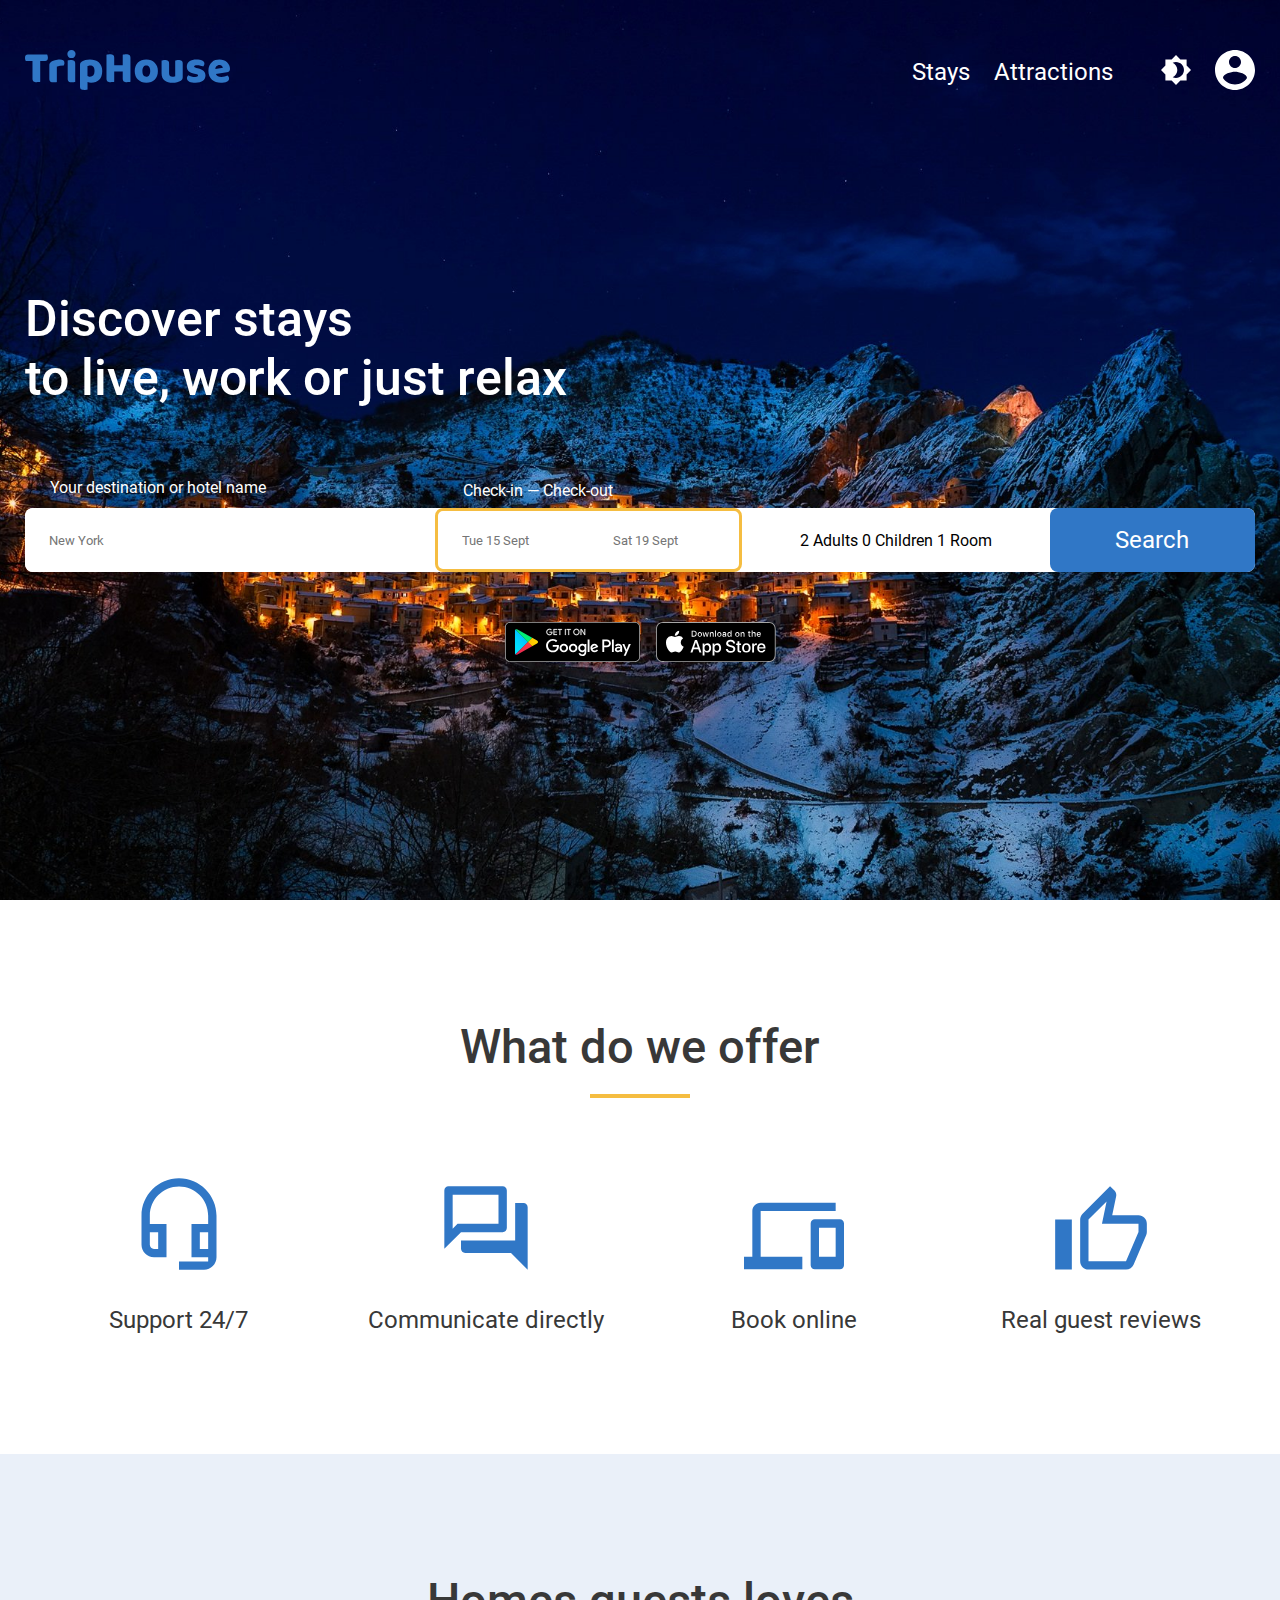
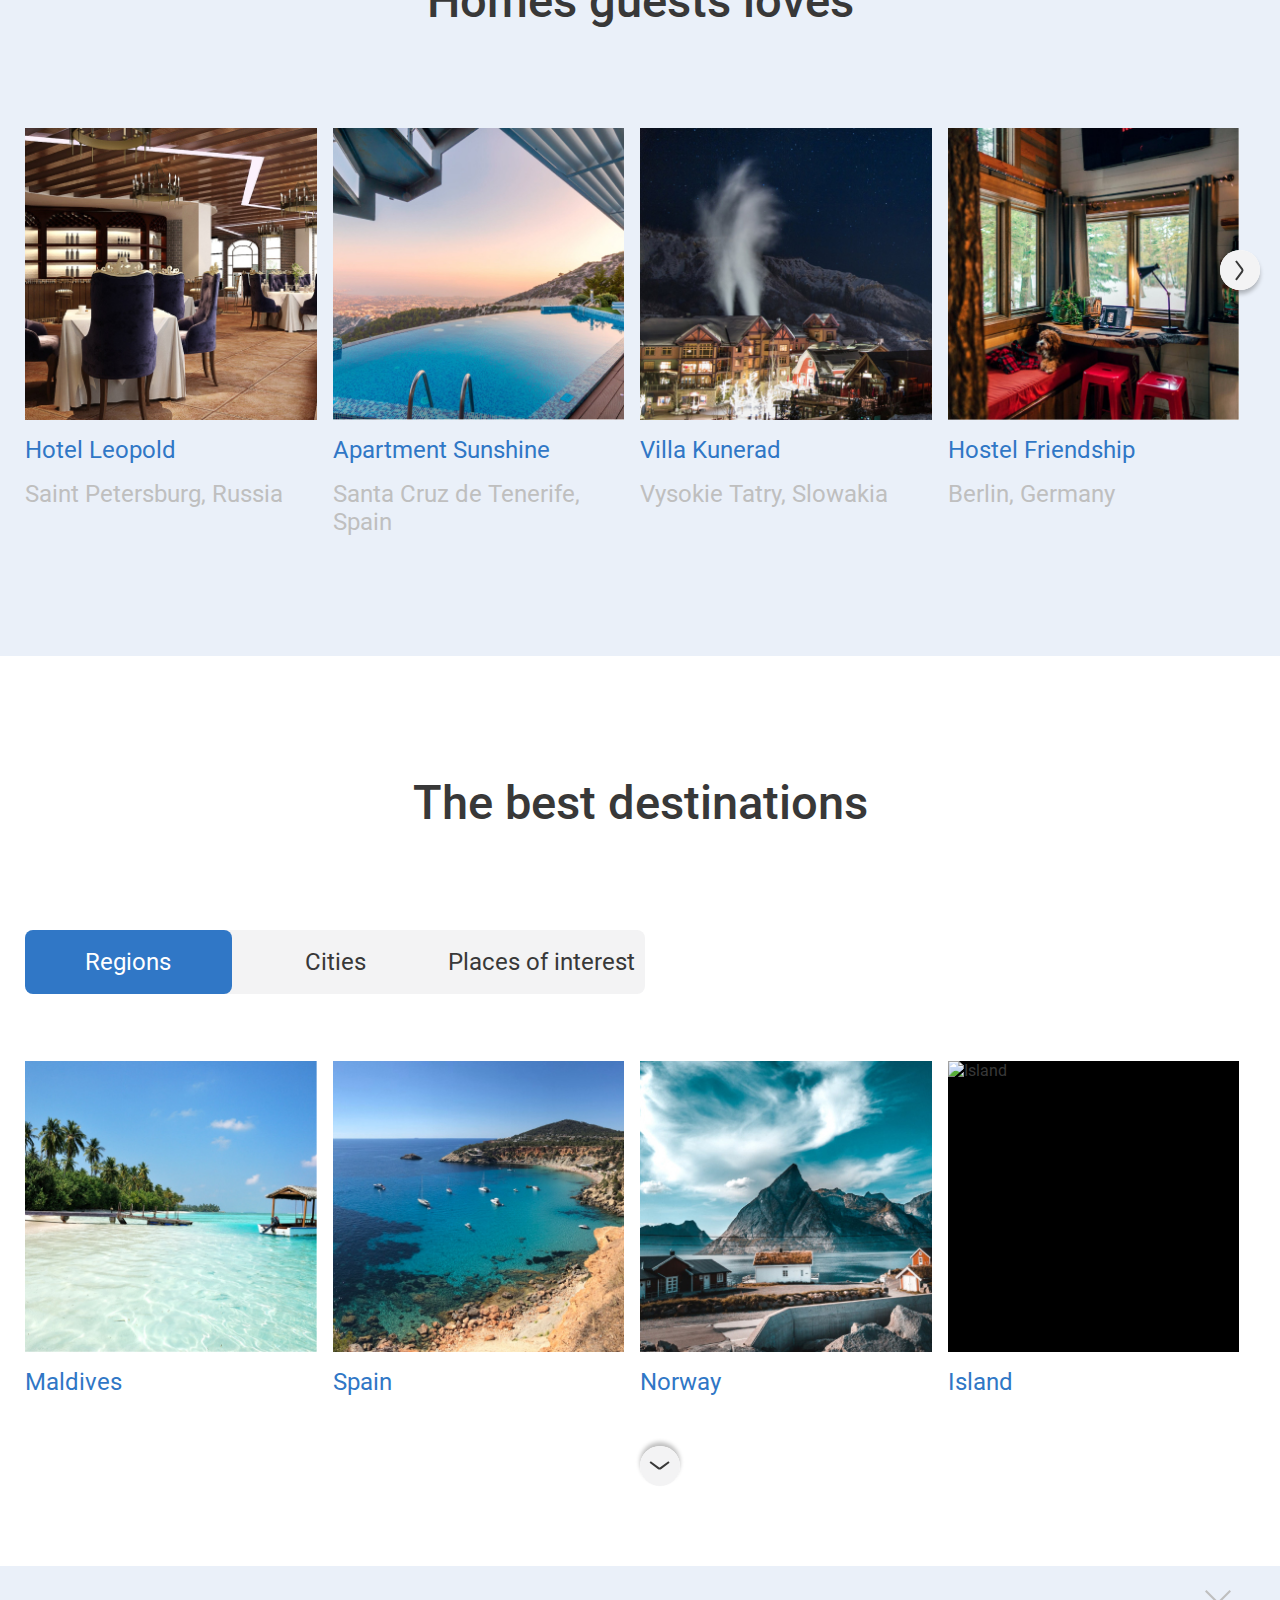
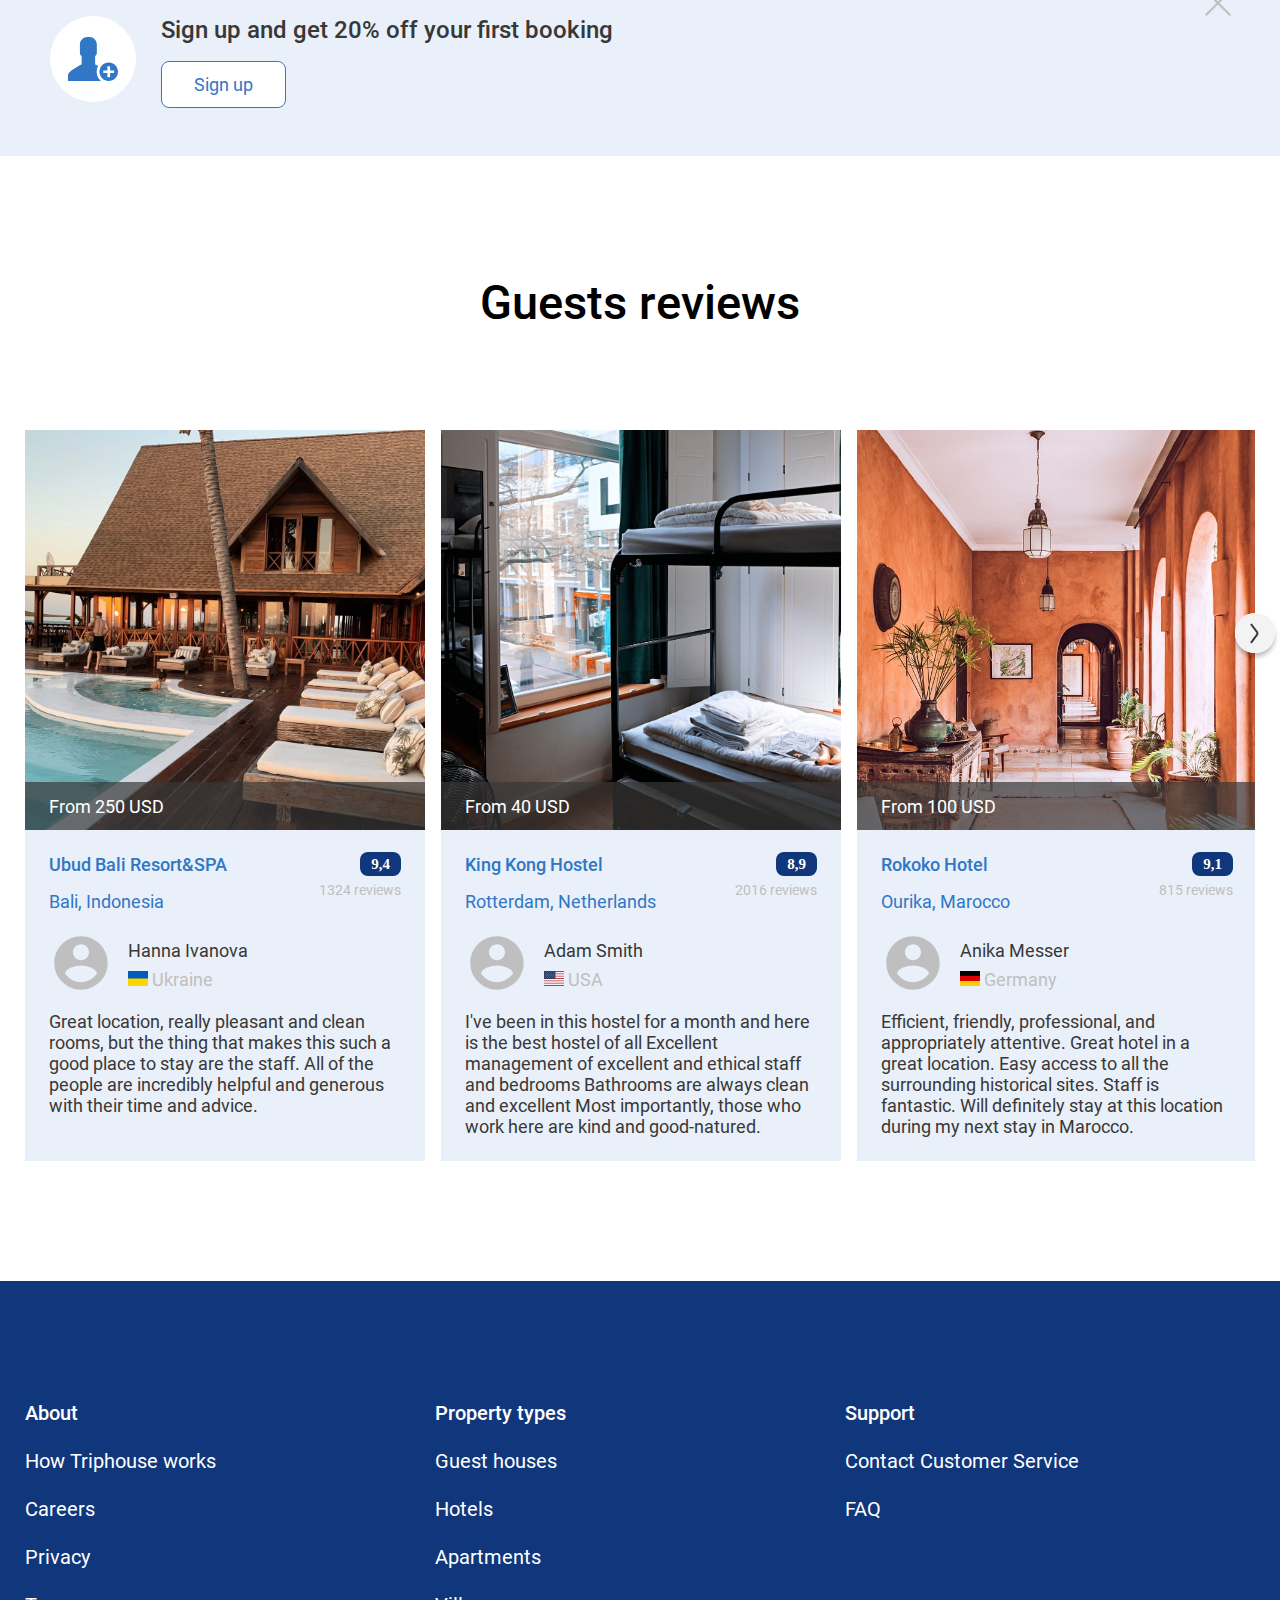
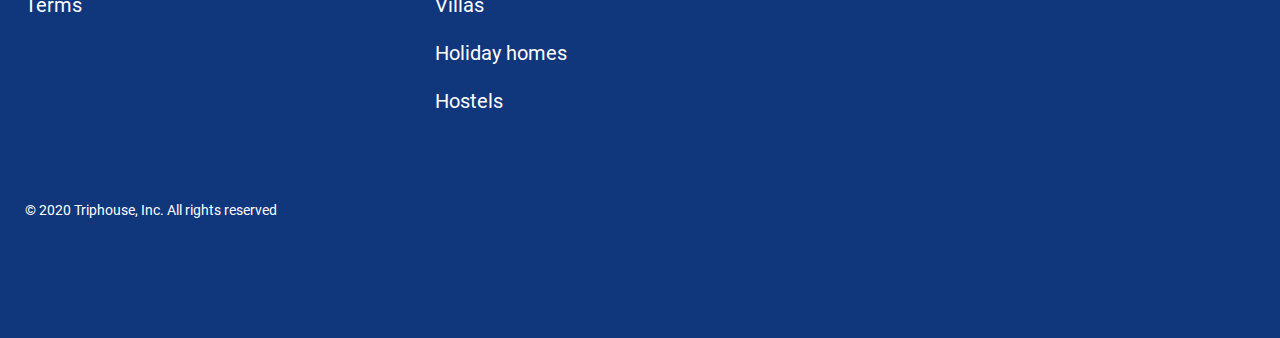
==== index.html @ 3e0e386a "This is my 11th homework. Guests reviews block. For desktop and mobile." ====
<!DOCTYPE html>
<html lang="en">
<head>
    <meta charset="UTF-8">
    <meta name="viewport" content="width=device-width, initial-scale=1.0">
    <title>Discover stays to live, work or just relax</title>
    <link rel="shortcut icon" href="images/favicon.svg" type="image/x-icon">
    <link href="style.css" rel="stylesheet">
</head>
<body>
<header class="header">
    <div class="container">
        <div class="header-body">
            <div class="header-logo">
                <a href="#" class="header-logo-link">
                    <svg width="205" height="40" viewBox="0 0 205 40" fill="none" xmlns="http://www.w3.org/2000/svg">
                        <path d="M.84 11.024c-.206-.33-.397-.78-.574-1.35A6.033 6.033 0 010 7.874c0-1.17.25-2.01.752-2.52.532-.51 1.21-.765 2.036-.765h19.297c.207.33.398.78.575 1.35.177.57.266 1.17.266 1.8 0 1.17-.266 2.01-.797 2.52-.501.51-1.165.765-1.991.765h-4.913V31.81c-.325.09-.84.18-1.55.27-.678.09-1.356.135-2.035.135s-1.284-.06-1.815-.18c-.501-.09-.929-.27-1.283-.54-.354-.27-.62-.645-.797-1.125-.177-.48-.265-1.11-.265-1.89V11.024H.84zM31.85 31.946c-.295.09-.768.18-1.417.27-.62.09-1.268.135-1.947.135-.65 0-1.24-.045-1.77-.135-.502-.09-.93-.27-1.284-.54a2.792 2.792 0 01-.84-1.08c-.178-.48-.266-1.095-.266-1.845V15.253c0-.69.118-1.275.354-1.755a4.35 4.35 0 011.106-1.35c.472-.39 1.048-.734 1.726-1.034a16.838 16.838 0 014.736-1.395c.856-.15 1.711-.225 2.567-.225 1.416 0 2.538.285 3.364.855.826.54 1.239 1.44 1.239 2.7 0 .42-.06.84-.177 1.26-.118.39-.266.75-.443 1.08a20.679 20.679 0 00-3.806.359c-.62.12-1.21.255-1.77.405a6.74 6.74 0 00-1.372.45v15.343zM42.345 4.05c0-1.14.369-2.1 1.106-2.88.767-.78 1.77-1.17 3.01-1.17 1.24 0 2.228.39 2.965 1.17.767.78 1.151 1.74 1.151 2.88s-.384 2.1-1.15 2.88c-.738.779-1.727 1.169-2.966 1.169-1.24 0-2.242-.39-3.01-1.17-.737-.78-1.106-1.74-1.106-2.88zm7.878 27.896c-.325.06-.812.135-1.46.225-.62.12-1.255.18-1.904.18s-1.239-.045-1.77-.135c-.502-.09-.93-.27-1.284-.54a2.79 2.79 0 01-.84-1.08c-.178-.48-.266-1.095-.266-1.845V10.44c.325-.06.797-.135 1.416-.225.65-.12 1.298-.18 1.948-.18.649 0 1.224.045 1.726.135.53.09.973.27 1.327.54.355.27.62.645.797 1.125.207.45.31 1.05.31 1.8v18.312zM64.882 9.449c1.77 0 3.408.24 4.913.72 1.535.45 2.848 1.155 3.94 2.114 1.091.96 1.947 2.175 2.566 3.645.62 1.44.93 3.165.93 5.174 0 1.92-.266 3.6-.797 5.04s-1.283 2.654-2.257 3.644c-.974.96-2.154 1.68-3.54 2.16-1.358.48-2.878.72-4.56.72-1.268 0-2.448-.195-3.54-.585v7.47c-.295.089-.767.179-1.416.269-.65.12-1.314.18-1.992.18-.65 0-1.24-.045-1.77-.135-.502-.09-.93-.27-1.284-.54s-.62-.645-.797-1.125c-.177-.45-.265-1.05-.265-1.8V14.803c0-.81.162-1.47.487-1.98.354-.51.826-.975 1.416-1.394.915-.6 2.05-1.08 3.408-1.44 1.357-.36 2.877-.54 4.558-.54zm.09 17.188c3.038 0 4.558-1.845 4.558-5.535 0-1.92-.384-3.344-1.151-4.274-.738-.93-1.815-1.395-3.23-1.395-.561 0-1.063.075-1.506.225a5.15 5.15 0 00-1.15.45v9.899c.354.18.737.33 1.15.45.413.12.856.18 1.328.18zM105.466 31.811c-.325.09-.841.18-1.549.27-.679.09-1.357.135-2.036.135a8.28 8.28 0 01-1.815-.18 2.936 2.936 0 01-1.283-.54c-.354-.27-.62-.645-.797-1.125-.177-.48-.265-1.11-.265-1.89v-7.019h-8.498v10.349c-.325.09-.84.18-1.549.27-.679.09-1.357.135-2.036.135-.678 0-1.283-.06-1.815-.18-.501-.09-.929-.27-1.283-.54-.354-.27-.62-.645-.797-1.125-.177-.48-.265-1.11-.265-1.89V4.724c.324-.06.84-.135 1.549-.225.708-.12 1.387-.18 2.036-.18.678 0 1.269.06 1.77.18.531.09.974.27 1.328.54.354.27.62.645.796 1.125.178.48.266 1.11.266 1.89v7.2h8.498V4.723c.324-.06.84-.135 1.549-.225.708-.12 1.387-.18 2.036-.18.678 0 1.268.06 1.77.18.531.09.974.27 1.328.54.354.27.619.645.796 1.125.177.48.266 1.11.266 1.89v23.757zM132.901 21.057c0 1.86-.28 3.525-.841 4.995-.561 1.44-1.357 2.654-2.39 3.644-1.003.99-2.213 1.74-3.629 2.25-1.417.51-2.995.765-4.736.765-1.741 0-3.319-.27-4.736-.81-1.416-.54-2.64-1.305-3.673-2.295-1.003-1.02-1.785-2.25-2.346-3.69-.56-1.44-.841-3.059-.841-4.859 0-1.77.281-3.374.841-4.814.561-1.44 1.343-2.655 2.346-3.645a10.468 10.468 0 013.673-2.34c1.417-.54 2.995-.81 4.736-.81 1.741 0 3.319.286 4.736.856 1.416.54 2.626 1.32 3.629 2.34 1.033.99 1.829 2.204 2.39 3.644.561 1.44.841 3.03.841 4.77zm-15.491 0c0 1.83.34 3.24 1.018 4.23.708.96 1.682 1.44 2.921 1.44 1.24 0 2.184-.495 2.833-1.485.679-.99 1.018-2.385 1.018-4.185 0-1.8-.339-3.18-1.018-4.14-.679-.989-1.638-1.484-2.877-1.484-1.239 0-2.198.495-2.877 1.485-.678.96-1.018 2.34-1.018 4.14zM136.572 10.439c.295-.09.752-.18 1.372-.27.649-.09 1.313-.135 1.991-.135.649 0 1.225.045 1.726.135.531.09.974.27 1.328.54.354.27.62.645.797 1.125.206.45.31 1.05.31 1.8v9.673c0 1.23.295 2.115.885 2.655.59.51 1.445.765 2.567.765.678 0 1.224-.06 1.637-.18.443-.12.782-.24 1.018-.36V10.439c.295-.09.753-.18 1.372-.27.649-.09 1.313-.135 1.992-.135.649 0 1.224.045 1.726.135.531.09.974.27 1.328.54.354.27.619.645.796 1.125.207.45.31 1.05.31 1.8v13.678c0 1.5-.619 2.624-1.859 3.374-1.032.66-2.272 1.155-3.717 1.485-1.417.36-2.966.54-4.648.54-1.593 0-3.068-.18-4.425-.54-1.328-.36-2.479-.915-3.453-1.665-.973-.75-1.726-1.71-2.257-2.88-.531-1.2-.796-2.64-.796-4.319V10.44zM180.478 25.467c0 2.28-.841 4.064-2.523 5.354-1.682 1.29-4.161 1.935-7.436 1.935-1.239 0-2.39-.09-3.452-.27-1.062-.18-1.977-.45-2.744-.81-.737-.39-1.328-.87-1.77-1.44-.413-.57-.62-1.245-.62-2.024 0-.72.148-1.32.443-1.8.295-.51.649-.93 1.062-1.26.856.48 1.829.915 2.921 1.305 1.121.36 2.405.54 3.851.54.914 0 1.608-.135 2.08-.405.501-.27.752-.63.752-1.08 0-.42-.177-.75-.531-.99-.354-.24-.944-.435-1.77-.585l-1.328-.27c-2.567-.51-4.485-1.305-5.754-2.385-1.239-1.11-1.859-2.684-1.859-4.724 0-1.11.236-2.115.709-3.015a6.286 6.286 0 011.991-2.25c.856-.6 1.874-1.064 3.054-1.394 1.21-.33 2.538-.495 3.983-.495 1.092 0 2.11.09 3.054.27.974.15 1.815.39 2.523.72.708.33 1.269.765 1.682 1.304.413.51.619 1.125.619 1.845 0 .69-.132 1.29-.398 1.8-.236.48-.546.885-.929 1.215-.236-.15-.591-.3-1.063-.45-.472-.18-.988-.33-1.549-.45-.56-.15-1.136-.27-1.726-.36a9.82 9.82 0 00-1.549-.135c-.974 0-1.726.12-2.257.36-.531.21-.797.555-.797 1.035 0 .33.148.6.443.81.295.21.856.405 1.682.585l1.372.315c2.832.66 4.839 1.575 6.019 2.744 1.21 1.14 1.815 2.625 1.815 4.455zM195.706 32.71c-1.741 0-3.364-.24-4.869-.719a11.498 11.498 0 01-3.895-2.25c-1.091-.99-1.962-2.234-2.611-3.734-.619-1.5-.929-3.255-.929-5.265 0-1.98.31-3.674.929-5.084.649-1.44 1.49-2.61 2.523-3.51a9.525 9.525 0 013.541-2.024 12.601 12.601 0 014.071-.675c1.564 0 2.981.24 4.249.72 1.299.48 2.405 1.14 3.32 1.98a8.426 8.426 0 012.168 3.014c.531 1.17.797 2.445.797 3.825 0 1.02-.28 1.8-.841 2.34-.561.54-1.342.884-2.346 1.034l-10.932 1.665c.325.99.989 1.74 1.992 2.25 1.003.48 2.154.72 3.452.72 1.21 0 2.346-.15 3.408-.45 1.092-.33 1.977-.705 2.656-1.125.472.3.87.72 1.195 1.26.324.54.487 1.11.487 1.71 0 1.35-.62 2.354-1.859 3.014-.944.51-2.007.855-3.187 1.035-1.18.18-2.287.27-3.319.27zm-1.24-17.682c-.708 0-1.327.12-1.858.36-.502.24-.915.555-1.24.945-.324.36-.575.78-.752 1.26-.148.45-.236.915-.266 1.395l7.569-1.26c-.089-.6-.413-1.2-.974-1.8-.561-.6-1.387-.9-2.479-.9z" fill="#3077C6"/>
                    </svg>
                </a>
            </div>
            <nav class="header-nav">
                <ul class="header-list">
                    <li class="header-item"><p class="header-point">Stays</p>
                    </li>
                    <li class="header-item"><p class="header-point">Attractions</p></li>
                </ul>
                <ul class="header-icons">
                    <li class="header-item">
                        <svg width="30" height="30" viewBox="0 0 30 30" fill="none" xmlns="http://www.w3.org/2000/svg">
                            <path d="M25.61 10.61V4.39h-6.22L15 0l-4.39 4.39H4.39v6.22L0 15l4.39 4.39v6.22h6.22L15 30l4.39-4.39h6.22v-6.22L30 15l-4.39-4.39zM15 22.958a7.924 7.924 0 01-3.316-.73c2.732-1.26 4.642-4.018 4.642-7.228s-1.91-5.968-4.642-7.228A7.924 7.924 0 0115 7.042c4.39 0 7.958 3.568 7.958 7.958 0 4.39-3.568 7.958-7.958 7.958z" fill="#fff"/>
                        </svg>
                    </li>
                    <li class="header-item">
                        <svg width="40" height="40" viewBox="0 0 40 40"fill="none" xmlns="http://www.w3.org/2000/svg">
                            <path d="M20 0C8.96 0 0 8.96 0 20s8.96 20 20 20 20-8.96 20-20S31.04 0 20 0zm0 6c3.32 0 6 2.68 6 6s-2.68 6-6 6-6-2.68-6-6 2.68-6 6-6zm0 28.4c-5 0-9.42-2.56-12-6.44.06-3.98 8-6.16 12-6.16 3.98 0 11.94 2.18 12 6.16-2.58 3.88-7 6.44-12 6.44z" fill="#fff"/>
                        </svg>
                    </li>
                </ul>
                <div class="header-menu">
                    <a href="#" class="header-menu-button">
                        <span></span>
                    </a>
                </div>
            </nav>
        </div>
    </div>
</header>
<section class="intro">
    <div class="container">
        <h1 class="intro-title">Discover stays<br>to live, work or just relax
        </h1>
        <form action="#" class="form" method="post">
            <div class="inputs">
                <div class="search-form-group destination col-4 col-md-12 col-sm-6">
                    <svg class="loupe-icon destination-loupe-icon" width="16" height="16" fill="none" xmlns="http://www.w3.org/2000/svg">
                        <path d="M11.4351 10.0629h-.7227l-.2561-.247c.8965-1.0429 1.4362-2.3968 1.4362-3.8696C11.8925 2.662 9.2305 0 5.9462 0 2.6622 0 0 2.662 0 5.9463c0 3.2841 2.662 5.9462 5.9463 5.9462 1.4728 0 2.8267-.5397 3.8696-1.4362l.247.2561v.7227L14.6369 16 16 14.6369l-4.5649-4.574zm-5.4889 0c-2.2778 0-4.1166-1.8388-4.1166-4.1167 0-2.2778 1.8388-4.1166 4.1166-4.1166 2.278 0 4.1167 1.8388 4.1167 4.1166 0 2.278-1.8388 4.1167-4.1167 4.1167z" fill="#BFBFBF"/>
                    </svg>
                    <input type="text" id="destination" class="destination-form input-form" placeholder="New York">
                    <label class="label label-1" for="destination">Your destination or hotel name</label>
                </div>
                <div class="search-form-group dates col-3 col-md-6 col-sm-6">
                    <input type="text" id="date1" class="date-form input-form" placeholder="Tue 15 Sept" onfocus="(this.type='date')">
                    <label class="label label-2" for="date1">Check-in</label>
                    <input type="text" id="date2" class="date-form input-form" placeholder="Sat 19 Sept" onfocus="(this.type='date')">
                    <label class="label label-3" for="date2">Check-out</label>
                    <label class="label check-label-desktop" for="date1">Check-in — Check-out</label>
                </div>
                <div class="search-form-group persons col-3 col-md-6 col-sm-6">
                    <input type="checkbox" id="checkbox" checked>
                    <label class="persons-label" for="checkbox">
                                <span class="span-guests">
                                    <span class="guest adults">2 Adults</span>
                                    <span class="guest adults">0 Children</span>
                                    <span class="guest adults">1 Room</span>
                                </span>
                    </label>
                    <div class="block">
                        <div class="box">
                            <div class="item">
                                <span>Adults</span>
                                <div class="choose">
                                    <input style="display: none" class="input" type="number" min="1" max="6" value="2" >
                                    <button type="button" class="btn"><span>-</span></button>
                                    <span>2</span>
                                    <button type="button" class="btn"><span>+</span></button>
                                </div>
                            </div>
                            <div class="item">
                                <span>Children</span>
                                <div class="choose">
                                    <input style="display: none" class="input" type="number" min="1" max="6" value="0" >
                                    <button type="button" class="btn"><span>-</span></button>
                                    <span>0</span>
                                    <button type="button" class="btn"><span>+</span></button>
                                </div>
                            </div>
                            <div class="item">
                                <span>Rooms</span>
                                <div class="choose">
                                    <input style="display: none" class="input" type="number" min="1" max="6" value="1" >
                                    <button type="button" class="btn disabled-btn"><span>-</span></button>
                                    <span>1</span>
                                    <button type="button" class="btn"><span>+</span></button>
                                </div>
                            </div>
                            <div class="child-age">
                                <p class="child-age-span">What is the age of the child you’re travelling with?</p>
                                <select class="select-child-age">
                                    <option value="0">0 years old</option>
                                    <option value="1">1 years old</option>
                                    <option value="2">2 years old</option>
                                    <option value="3">3 years old</option>
                                    <option value="4">4 years old</option>
                                    <option value="5">5 years old</option>
                                    <option value="6">6 years old</option>
                                    <option value="7">7 years old</option>
                                    <option value="8">8 years old</option>
                                    <option value="9">9 years old</option>
                                    <option value="10">10 years old</option>
                                    <option value="11">11 years old</option>
                                    <option value="12">12 years old</option>
                                    <option value="13">13 years old</option>
                                    <option value="14">14 years old</option>
                                    <option value="15">15 years old</option>
                                    <option value="16">16 years old</option>
                                    <option value="17">17 years old</option>
                                </select>
                            </div>
                        </div>
                    </div>
                </div>
                <div class="submit col-2 col-md-12 col-sm-6">
                    <input type="submit" id="submit" class="submit-form input-form" value="Search">
                </div>
            </div>
        </form>
        <div class="apps-form">
            <div class="apps-link-form">
                <a href="#" class="apps-link">
                    <svg width="135" height="40" fill="none" xmlns="http://www.w3.org/2000/svg">
                        <path d="M130 39.9999H5c-2.75 0-5-2.2499-5-4.9999V5c0-2.75 2.25-5 5-5h125c2.75 0 5 2.25 5 5v30c0 2.75-2.25 4.9999-5 4.9999z" fill="#000"/>
                        <path d="M130 .8c2.32 0 4.2 1.88 4.2 4.2v30c0 2.32-1.88 4.2-4.2 4.2H5C2.68 39.2.8 37.32.8 35V5C.8 2.68 2.68.8 5 .8h125zm0-.8H5C2.25 0 0 2.25 0 5v30c0 2.75 2.25 4.9999 5 4.9999h125c2.75 0 5-2.2499 5-4.9999V5c0-2.75-2.25-5-5-5z" fill="#A6A6A6"/>
                        <path d="M47.4201 10.24c0 .84-.25 1.51-.75 2-.56.59-1.3.89-2.2.89-.87 0-1.6-.3-2.21-.9-.61-.6-.91-1.35-.91-2.23 0-.89.3-1.63.91-2.23.61-.6 1.34-.9 2.21-.9.43 0 .84.08 1.23.25.39.17.7.39.94.67l-.53.53c-.4-.47-.94-.71-1.64-.71-.63 0-1.18.22-1.64.67-.46.44-.69 1.02-.69 1.73s.23 1.29.69 1.73c.46.44 1.01.67 1.64.67.67 0 1.23-.22 1.68-.67.29-.29.46-.7.5-1.22h-2.18V9.8h2.91c.02.15.04.3.04.44zM52.0303 7.74h-2.73v1.9h2.46v.7199h-2.46V12.26h2.73V13h-3.5V7h3.5v.74zM55.2801 13h-.77V7.74h-1.68V7h4.12v.74h-1.68V13h.01zM59.9399 13V7h.7701v6h-.7701zM64.1302 13h-.77V7.74h-1.68V7h4.12v.74h-1.68V13h.01zM73.6101 12.22c-.59.61-1.32.91-2.2.91-.88 0-1.61-.3-2.2-.91-.59-.61-.88-1.35-.88-2.22 0-.87.29-1.62.88-2.22.59-.61 1.32-.91 2.2-.91.87 0 1.6.3 2.2.91.59.61.89 1.35.89 2.22-.01.88-.3 1.62-.89 2.22zm-3.83-.5c.44.45.99.67 1.63.67.64 0 1.19-.22 1.63-.67.44-.45.67-1.02.67-1.72s-.22-1.27-.67-1.72c-.44-.45-.99-.67-1.63-.67-.64 0-1.19.22-1.63.67-.44.45-.67 1.02-.67 1.72s.23 1.27.67 1.72zM75.5801 13V7h.94l2.92 4.6699h.03l-.03-1.16v-3.51h.77V13h-.8l-3.05-4.89h-.03l.03 1.16V13h-.78z" fill="#fff" stroke="#fff" stroke-width=".2" stroke-miterlimit="10"/>
                        <path d="M68.14 21.75c-2.35 0-4.27 1.79-4.27 4.25 0 2.4501 1.92 4.2501 4.27 4.2501 2.35 0 4.27-1.8 4.27-4.2501 0-2.46-1.92-4.25-4.27-4.25zm0 6.8301c-1.29 0-2.4-1.06-2.4-2.5801 0-1.53 1.11-2.58 2.4-2.58 1.29 0 2.4 1.05 2.4 2.58 0 1.5201-1.12 2.5801-2.4 2.5801zM58.82 21.75c-2.35 0-4.27 1.79-4.27 4.25 0 2.4501 1.92 4.2501 4.27 4.2501 2.35 0 4.27-1.8 4.27-4.2501 0-2.46-1.92-4.25-4.27-4.25zm0 6.8301c-1.29 0-2.4-1.06-2.4-2.5801 0-1.53 1.11-2.58 2.4-2.58 1.29 0 2.4 1.05 2.4 2.58 0 1.5201-1.11 2.5801-2.4 2.5801zM47.74 23.06v1.8h4.32c-.13 1.01-.47 1.76-.98 2.27-.63.6301-1.61 1.3201-3.33 1.3201-2.66 0-4.74-2.1401-4.74-4.8001 0-2.66 2.08-4.8 4.74-4.8 1.43 0 2.48.56 3.25 1.29l1.27-1.27c-1.08-1.03-2.51-1.82-4.53-1.82-3.64 0-6.7 2.96-6.7 6.61 0 3.64 3.06 6.6101 6.7 6.6101 1.97 0 3.45-.64 4.61-1.85C53.54 27.23 53.91 25.55 53.91 24.2c0-.42-.03-.81-.1-1.13h-6.07v-.01zm45.31 1.4c-.35-.95-1.43-2.71-3.64-2.71-2.19 0-4.01 1.72-4.01 4.25 0 2.3801 1.8 4.2501 4.22 4.2501 1.95 0 3.08-1.19 3.54-1.88l-1.45-.97c-.48.71-1.14 1.18-2.09 1.18s-1.63-.44-2.06-1.2901l5.69-2.35-.2-.48zm-5.8 1.42c-.05-1.64 1.27-2.48 2.22-2.48.74 0 1.37.37 1.58.9l-3.8 1.58zm-4.62 4.1201h1.87V17.5h-1.87v12.5001zM79.57 22.7h-.07c-.42-.5-1.22-.95-2.24-.95-2.13 0-4.08 1.87-4.08 4.27 0 2.3801 1.95 4.2401 4.08 4.2401 1.01 0 1.82-.45 2.24-.97h.06v.61c0 1.63-.87 2.5-2.27 2.5-1.14 0-1.85-.82-2.14-1.51l-1.63.68c.47 1.13 1.71 2.51 3.77 2.51 2.19 0 4.04-1.29 4.04-4.43V22.01h-1.77v.69h.01zm-2.15 5.8801c-1.29 0-2.37-1.08-2.37-2.5601 0-1.5 1.08-2.59 2.37-2.59 1.27 0 2.27 1.1 2.27 2.59.01 1.4801-.99 2.5601-2.27 2.5601zM101.81 17.5h-4.47v12.5001h1.87V25.26h2.61c2.07 0 4.1-1.5 4.1-3.88s-2.05-3.88-4.11-3.88zm.04 6.02H99.2v-4.29h2.65c1.4 0 2.19 1.16 2.19 2.14 0 .98-.79 2.15-2.19 2.15zm11.54-1.79c-1.35 0-2.75.6-3.33 1.91l1.66.69c.35-.69 1.01-.92 1.7-.92.96 0 1.95.58 1.96 1.61v.13c-.34-.19-1.06-.48-1.95-.48-1.79 0-3.6.98-3.6 2.81 0 1.6701 1.46 2.7501 3.1 2.7501 1.25 0 1.95-.56 2.38-1.22h.06v.97h1.8V25.19c.01-2.22-1.65-3.46-3.78-3.46zm-.23 6.8501c-.61 0-1.46-.31-1.46-1.06 0-.9601 1.06-1.3301 1.98-1.3301.82 0 1.21.18 1.7.42-.14 1.1501-1.14 1.9701-2.22 1.9701zM123.74 22l-2.14 5.42h-.06L119.32 22h-2.01l3.33 7.5801-1.9 4.21h1.95L125.82 22h-2.08zm-16.8 8.0001h1.87V17.5h-1.87v12.5001z" fill="#fff"/>
                        <path d="M10.4395 7.54c-.29.31-.46.79-.46 1.4v22.12c0 .62.17 1.1.46 1.4l.07.07 12.39-12.38v-.3l-12.39-12.38-.07.07z" fill="url(#paint0_linear)"/>
                        <path d="M27.0299 24.28l-4.13-4.13v-.3l4.13-4.13.09.05 4.89 2.78c1.4.79 1.4 2.09 0 2.89l-4.89 2.78-.09.06z" fill="url(#paint1_linear)"/>
                        <path d="M27.1199 24.22l-4.22-4.22-12.46 12.46c.46.49 1.22.55 2.08.06l14.6-8.3z" fill="url(#paint2_linear)"/>
                        <path d="M27.1197 15.78l-14.61-8.3c-.86-.49-1.62-.43-2.08.06L22.8997 20l4.22-4.22z" fill="url(#paint3_linear)"/>
                        <path opacity=".2" d="M27.0294 24.13l-14.5199 8.25c-.81.46-1.54.43-2 .01l-.07.07.07.07c.47.42 1.19.45 2-.01l14.6099-8.3-.09-.09z" fill="#000"/>
                        <path opacity=".12" d="M10.4395 32.3202c-.29-.31-.46-.79-.46-1.4v.15c0 .62.17 1.1.46 1.4l.07-.07-.07-.08zM32.0095 21.3l-4.99 2.8301.09.09 4.89-2.7801c.7-.4 1.05-.92 1.05-1.44-.05.47-.4.94-1.04 1.3z" fill="#000"/>
                        <path opacity=".25" d="M12.5097 7.62l19.5 11.08c.63.36.9901.82 1.0501 1.3 0-.52-.3501-1.05-1.0501-1.44l-19.5-11.08c-1.4-.79-2.54-.13-2.54 1.47v.15c0-1.61 1.15-2.27 2.54-1.48z" fill="#fff"/><defs><linearGradient id="paint0_linear" x1="21.7992" y1="8.7097" x2="5.0169" y2="25.4922" gradientUnits="userSpaceOnUse"><stop stop-color="#00A0FF"/><stop offset=".0066" stop-color="#00A1FF"/><stop offset=".2601" stop-color="#00BEFF"/><stop offset=".5122" stop-color="#00D2FF"/><stop offset=".7604" stop-color="#00DFFF"/><stop offset="1" stop-color="#00E3FF"/></linearGradient><linearGradient id="paint1_linear" x1="33.8343" y1="20.0014" x2="9.6374" y2="20.0014" gradientUnits="userSpaceOnUse"><stop stop-color="#FFE000"/><stop offset=".4087" stop-color="#FFBD00"/><stop offset=".7754" stop-color="orange"/><stop offset="1" stop-color="#FF9C00"/></linearGradient><linearGradient id="paint2_linear" x1="24.8269" y1="22.2961" x2="2.0687" y2="45.0544" gradientUnits="userSpaceOnUse"><stop stop-color="#FF3A44"/><stop offset="1" stop-color="#C31162"/></linearGradient><linearGradient id="paint3_linear" x1="7.297" y1=".1762" x2="17.4596" y2="10.3387" gradientUnits="userSpaceOnUse"><stop stop-color="#32A071"/><stop offset=".0685" stop-color="#2DA771"/><stop offset=".4762" stop-color="#15CF74"/><stop offset=".8009" stop-color="#06E775"/><stop offset="1" stop-color="#00F076"/></linearGradient></defs>
                    </svg>
                </a>
            </div>
            <div class="apps-link-form">
                <a href="#" class="apps-link">
                    <svg width="120" height="40" fill="none" xmlns="http://www.w3.org/2000/svg">
                        <path d="M110.135.0001H9.5347c-.3667 0-.729 0-1.0948.002-.3061.002-.6098.0078-.9189.0127a13.2148 13.2148 0 00-2.0039.1767 6.665 6.665 0 00-1.9009.627 6.4378 6.4378 0 00-1.6186 1.1787 6.2584 6.2584 0 00-1.1783 1.621 6.6011 6.6011 0 00-.625 1.9034 12.993 12.993 0 00-.1792 2.002C.006 7.8302.005 8.1378 0 8.4444v23.1142c.0049.3105.0059.6113.0152.9219a12.993 12.993 0 00.1792 2.0019c.11.6629.3207 1.3051.625 1.9043a6.2073 6.2073 0 001.1782 1.6143c.473.477 1.0194.875 1.6186 1.1787a6.6994 6.6994 0 001.9009.6308 13.443 13.443 0 002.0039.1768c.309.0068.6128.0107.919.0107.3657.002.728.002 1.0947.002H110.135c.359 0 .724 0 1.084-.002.304 0 .617-.0039.922-.0107.67-.0084 1.338-.0675 2-.1768a6.8048 6.8048 0 001.908-.6308 6.2934 6.2934 0 001.617-1.1787 6.4052 6.4052 0 001.182-1.6143c.302-.5996.51-1.2417.619-1.9043.111-.6617.173-1.3309.185-2.0019.004-.3106.004-.6114.004-.9219.008-.3633.008-.7246.008-1.0938V9.5362c0-.3662 0-.7295-.008-1.0918 0-.3066 0-.6142-.004-.9208a13.5702 13.5702 0 00-.185-2.002 6.648 6.648 0 00-.619-1.9034 6.4689 6.4689 0 00-2.799-2.7998 6.7702 6.7702 0 00-1.908-.627 13.045 13.045 0 00-2-.1767c-.305-.0049-.618-.0108-.922-.0127-.36-.002-.725-.002-1.084-.002v.0001z" fill="#A6A6A6"/>
                        <path d="M8.4449 39.1251c-.3047 0-.602-.0039-.9043-.0107a12.6961 12.6961 0 01-1.8692-.1631 5.8867 5.8867 0 01-1.6567-.5479 5.4079 5.4079 0 01-1.397-1.0166 5.3226 5.3226 0 01-1.0205-1.3965 5.7217 5.7217 0 01-.543-1.6572 12.4134 12.4134 0 01-.1665-1.875C.8813 32.2472.873 31.545.873 31.545V8.4445s.0089-.6914.0147-.8946a12.37 12.37 0 01.1656-1.872 5.7552 5.7552 0 01.5434-1.6621 5.3732 5.3732 0 011.0152-1.398 5.5652 5.5652 0 011.4023-1.0224 5.8231 5.8231 0 011.6533-.544A12.5863 12.5863 0 017.543.8874l.9024-.0122H111.214l.913.0127c.623.0074 1.244.0617 1.858.1625a5.9327 5.9327 0 011.671.5479 5.589 5.589 0 012.415 2.42c.261.5194.441 1.0754.536 1.6488.103.624.161 1.2548.173 1.8872.003.2832.003.5874.003.8902.008.375.008.7319.008 1.0918v20.9286c0 .3633 0 .7178-.008 1.0752 0 .3252 0 .6231-.004.9297a12.5198 12.5198 0 01-.171 1.8535 5.7173 5.7173 0 01-.54 1.67c-.263.5124-.606.98-1.015 1.3857-.409.4138-.881.759-1.4 1.0225a5.8547 5.8547 0 01-1.668.5498c-.618.1009-1.242.1554-1.869.1631-.293.0068-.599.0107-.897.0107l-1.084.002-101.6901-.002z" fill="#000"/>
                        <path d="M24.769 20.3006a4.9477 4.9477 0 012.3566-4.152 5.065 5.065 0 00-3.9912-2.1577c-1.6792-.1763-3.3072 1.0048-4.1629 1.0048-.8723 0-2.1898-.9873-3.6085-.9581a5.3153 5.3153 0 00-4.4729 2.7278c-1.934 3.3485-.4914 8.2696 1.3612 10.9762.9269 1.3253 2.0102 2.8058 3.4276 2.7533 1.3871-.0575 1.9051-.8845 3.5794-.8845 1.6588 0 2.1448.8845 3.591.8511 1.4884-.0242 2.4261-1.3312 3.3205-2.6691a10.9593 10.9593 0 001.5184-3.0926 4.7816 4.7816 0 01-2.9192-4.3992zM22.0376 12.211a4.8725 4.8725 0 001.1145-3.4906 4.9577 4.9577 0 00-3.2076 1.6596 4.6364 4.6364 0 00-1.1437 3.3614 4.0989 4.0989 0 003.2368-1.5304zM42.3022 27.1397h-4.7334l-1.1367 3.3565h-2.0049l4.4834-12.4181h2.0831l4.4834 12.4181H43.438l-1.1358-3.3565zm-4.2431-1.5488h3.752l-1.8496-5.4473h-.0518l-1.8506 5.4473zM55.1597 25.9698c0 2.8135-1.5059 4.6211-3.7783 4.6211a3.0698 3.0698 0 01-2.8487-1.584h-.043v4.4844h-1.8584V21.4425h1.7989v1.5058h.0342a3.2123 3.2123 0 012.8828-1.6006c2.2978 0 3.8125 1.8165 3.8125 4.6221zm-1.9102 0c0-1.833-.9473-3.0381-2.3926-3.0381-1.4199 0-2.375 1.2305-2.375 3.0381 0 1.8243.9551 3.0459 2.375 3.0459 1.4454 0 2.3926-1.1963 2.3926-3.0459zM65.1245 25.9698c0 2.8135-1.5058 4.6211-3.7783 4.6211a3.0697 3.0697 0 01-2.8486-1.584h-.043v4.4844h-1.8584V21.4425h1.7988v1.5058h.0342a3.2123 3.2123 0 012.8828-1.6006c2.2979 0 3.8125 1.8164 3.8125 4.6221zm-1.9101 0c0-1.833-.9473-3.0381-2.3926-3.0381-1.4199 0-2.375 1.2305-2.375 3.0381 0 1.8243.9551 3.0459 2.375 3.0459 1.4453 0 2.3926-1.1963 2.3926-3.0459zM71.7105 27.0362c.1377 1.2314 1.334 2.0399 2.9687 2.0399 1.5664 0 2.6934-.8085 2.6934-1.9189 0-.9639-.6797-1.541-2.2891-1.9365l-1.6093-.3877c-2.2803-.5508-3.3389-1.6172-3.3389-3.3477 0-2.1425 1.8672-3.6142 4.5185-3.6142 2.624 0 4.4229 1.4717 4.4834 3.6142h-1.876c-.1123-1.2392-1.1367-1.9873-2.6338-1.9873-1.497 0-2.5214.7569-2.5214 1.8584 0 .878.6543 1.3946 2.2548 1.79l1.3682.336c2.5478.6025 3.6064 1.626 3.6064 3.4423 0 2.3233-1.8505 3.7783-4.7939 3.7783-2.7539 0-4.6133-1.4208-4.7334-3.6669l1.9024.0001zM83.3462 19.3v2.1426h1.7217v1.4716h-1.7217v4.9912c0 .7754.3447 1.1368 1.1016 1.1368a5.841 5.841 0 00.6113-.043v1.4628a5.1045 5.1045 0 01-1.0322.086c-1.833 0-2.5479-.6885-2.5479-2.4444v-5.1894h-1.3164v-1.4716h1.3164V19.3h1.8672zM86.0649 25.9699c0-2.8487 1.6778-4.6387 4.294-4.6387 2.625 0 4.2949 1.79 4.2949 4.6387 0 2.8564-1.6611 4.6387-4.2949 4.6387-2.6329 0-4.294-1.7823-4.294-4.6387zm6.6953 0c0-1.9541-.8955-3.1074-2.4013-3.1074-1.5059 0-2.4004 1.1621-2.4004 3.1074 0 1.9619.8945 3.1064 2.4004 3.1064 1.5058 0 2.4013-1.1445 2.4013-3.1064zM96.186 21.4425h1.7725v1.541h.043a2.1593 2.1593 0 012.1775-1.6358c.214-.0007.428.0225.637.0694v1.7383a2.5913 2.5913 0 00-.835-.1123 1.8716 1.8716 0 00-1.4474.596 1.8725 1.8725 0 00-.4892 1.487v5.3701H96.186v-9.0537zM109.384 27.837c-.25 1.6435-1.85 2.7714-3.898 2.7714-2.634 0-4.269-1.7646-4.269-4.5956 0-2.8398 1.644-4.6816 4.191-4.6816 2.505 0 4.08 1.7207 4.08 4.4658v.6367h-6.395v.1123c-.029.3332.012.6689.123.9847.11.3158.286.6046.516.8472.231.2425.51.4333.82.5596.309.1263.643.1852.977.1729a2.045 2.045 0 001.256-.29c.377-.2294.67-.5743.835-.9834h1.764zm-6.282-2.7021h4.526a2.1748 2.1748 0 00-.608-1.6341 2.1669 2.1669 0 00-.737-.5003 2.1708 2.1708 0 00-.875-.1634 2.2911 2.2911 0 00-1.632.6685 2.3026 2.3026 0 00-.5.7472 2.2825 2.2825 0 00-.174.8821zM37.8262 8.7312a2.6397 2.6397 0 012.8076 2.9648c0 1.9062-1.0302 3.0019-2.8076 3.0019h-2.1553V8.7312h2.1553zm-1.2285 5.1229h1.125a1.8763 1.8763 0 001.9052-1.3219 1.8777 1.8777 0 00.0626-.8241 1.881 1.881 0 00-1.9678-2.1337h-1.125v4.2797zM41.6809 12.4444a2.1329 2.1329 0 011.2605-2.154 2.1342 2.1342 0 011.7262 0 2.1346 2.1346 0 011.161 1.2774c.0939.2821.1277.5807.0994.8766a2.1324 2.1324 0 01-.5434 1.6404 2.1336 2.1336 0 01-3.7037-1.6404zm3.333 0c0-.9761-.4384-1.5469-1.208-1.5469-.7724 0-1.207.5708-1.207 1.5469 0 .9839.4346 1.5503 1.207 1.5503.7696-.0001 1.208-.5704 1.208-1.5503zM51.5732 14.6978h-.9218l-.9307-3.3164h-.0703l-.9268 3.3164h-.9131l-1.2412-4.5029h.9014l.8066 3.436h.0665l.9257-3.436h.8526l.9258 3.436h.0703l.8027-3.436h.8887l-1.2364 4.5029zM53.8535 10.1949h.8555v.7153h.0664a1.3478 1.3478 0 011.3438-.8022 1.4641 1.4641 0 011.5084 1.0258c.0652.2099.0823.4317.0502.649v2.9151h-.8887V12.006c0-.7237-.3145-1.0835-.9717-1.0835a1.0315 1.0315 0 00-.7998.3234 1.032 1.032 0 00-.2754.8177v2.6343h-.8887v-4.503zM59.0938 8.4371h.8886v6.2608h-.8886V8.4371zM61.218 12.4443a2.1327 2.1327 0 01.5451-1.638 2.1336 2.1336 0 012.4419-.5161 2.1336 2.1336 0 011.2606 2.1541 2.1344 2.1344 0 01-.5436 1.6405 2.135 2.135 0 01-1.5802.6999 2.1343 2.1343 0 01-2.0255-1.4626 2.1344 2.1344 0 01-.0983-.8778zm3.333 0c0-.9761-.4385-1.5469-1.208-1.5469-.7724 0-1.207.5708-1.207 1.5469 0 .9839.4346 1.5503 1.207 1.5503.7695 0 1.208-.5703 1.208-1.5503zM66.4009 13.4243c0-.8106.6035-1.2779 1.6748-1.3443l1.2197-.0703v-.3887c0-.4756-.3144-.7441-.9219-.7441-.4961 0-.8398.1821-.9384.5005h-.8604c.0908-.7735.8184-1.2696 1.8399-1.2696 1.1289 0 1.7656.562 1.7656 1.5132v3.0768h-.8555v-.6329h-.0703a1.515 1.515 0 01-1.3525.7071 1.3615 1.3615 0 01-1.0495-.3408 1.36 1.36 0 01-.4515-1.0069zm2.8945-.3848v-.3764l-1.0996.0703c-.6201.0415-.9014.2524-.9014.6494 0 .4053.3516.6411.835.6411a1.0604 1.0604 0 00.7917-.245 1.0608 1.0608 0 00.3743-.7394zM71.3481 12.4445c0-1.4229.7315-2.3243 1.8692-2.3243a1.4845 1.4845 0 011.3808.79h.0665V8.4371h.8886v6.2608h-.8515v-.7115h-.0703a1.5633 1.5633 0 01-1.4141.7857c-1.1455 0-1.8692-.9014-1.8692-2.3276zm.918 0c0 .955.4502 1.5298 1.2032 1.5298.749 0 1.2119-.583 1.2119-1.5259 0-.9385-.4678-1.5298-1.2119-1.5298-.7481 0-1.2032.5786-1.2032 1.5259zM79.2298 12.4444a2.1327 2.1327 0 01.5449-1.6379 2.1326 2.1326 0 012.4417-.5161 2.1326 2.1326 0 011.161 1.2774c.0939.2821.1277.5807.0994.8766a2.1324 2.1324 0 01-.5434 1.6404 2.1336 2.1336 0 01-3.7036-1.6404zm3.333 0c0-.9761-.4385-1.5469-1.208-1.5469-.7725 0-1.207.5708-1.207 1.5469 0 .9839.4345 1.5503 1.207 1.5503.7695-.0001 1.208-.5704 1.208-1.5503zM84.6694 10.1949h.8555v.7153h.0664a1.3483 1.3483 0 011.3438-.8022 1.4641 1.4641 0 011.5084 1.0258c.0652.2099.0823.4317.0502.649v2.9151h-.8887V12.006c0-.7237-.3144-1.0835-.9717-1.0835a1.0315 1.0315 0 00-.7998.3234 1.0334 1.0334 0 00-.2754.8177v2.6343h-.8887v-4.503zM93.5151 9.0739v1.1416h.9756v.7485h-.9756v2.3154c0 .4717.1944.6782.6367.6782a2.9512 2.9512 0 00.3389-.0205v.7403a2.9244 2.9244 0 01-.4834.0454c-.9883 0-1.3818-.3477-1.3818-1.2158v-2.543h-.7149v-.7486h.7149V9.0738h.8896zM95.7046 8.4371h.8809v2.4815h.0703a1.3856 1.3856 0 011.373-.8067 1.4835 1.4835 0 011.5508 1.6787v2.9073H98.69v-2.688c0-.7193-.335-1.0835-.9629-1.0835a1.0519 1.0519 0 00-1.1338 1.1416v2.6298h-.8887V8.4371zM104.761 13.482c-.12.4115-.382.7675-.739 1.0057a1.8257 1.8257 0 01-1.212.297 2.0482 2.0482 0 01-.864-.1665 2.0506 2.0506 0 01-.714-.5141 2.048 2.048 0 01-.432-.7665 2.0495 2.0495 0 01-.07-.8771 2.0927 2.0927 0 01.071-.8795c.087-.2847.234-.5475.43-.7706.197-.223.44-.4012.711-.5224a2.081 2.081 0 01.864-.1801c1.253 0 2.009.856 2.009 2.27v.3101h-3.18v.0498c-.014.1653.007.3316.061.4884a1.1945 1.1945 0 00.656.7053c.152.0654.317.0982.483.0963.212.0256.428-.0127.618-.1099.191-.0972.349-.249.453-.436l.855.0001zm-3.126-1.4512h2.275c.011-.1512-.01-.303-.061-.4457a1.0839 1.0839 0 00-.606-.6379 1.0843 1.0843 0 00-.442-.0829 1.1493 1.1493 0 00-.448.0848 1.151 1.151 0 00-.381.2526c-.108.1087-.194.238-.252.3804a1.15 1.15 0 00-.085.4487z" fill="#fff"/>
                    </svg>
                </a>
            </div>
        </div>

    </div>
</section>
<section class="offers-block">
    <div class="container">
        <div class="offers-block-inner">
            <div class="offers-block-header"><h3 class="h3-text">What do we offer</h3></div>
            <div class="offers-cards">
                <div class="offers-item col-3 col-sm-4 col-md-6">
                    <div class="offers-icon">
                        <svg width="76" height="92" viewBox="0 0 76 92" fill="none" xmlns="http://www.w3.org/2000/svg">
                            <path d="M67.1667 54.3333V71H58.8333V54.3333H67.1667ZM17.1667 54.3333V71H13C10.7083 71 8.83333 69.125 8.83333 66.8333V54.3333H17.1667ZM38 0.166667C17.2917 0.166667 0.5 16.9583 0.5 37.6667V66.8333C0.5 73.75 6.08333 79.3333 13 79.3333H25.5V46H8.83333V37.6667C8.83333 21.5417 21.875 8.5 38 8.5C54.125 8.5 67.1667 21.5417 67.1667 37.6667V46H50.5V79.3333H67.1667V83.5H38V91.8333H63C69.9167 91.8333 75.5 86.25 75.5 79.3333V37.6667C75.5 16.9583 58.7083 0.166667 38 0.166667Z" fill="#3077C6"/>
                        </svg>
                    </div>
                    <div class="offers-text">Support 24/7</div>
                </div>
                <div class="offers-item col-3 col-sm-4 col-md-6">
                    <div class="offers-icon">
                        <svg width="84" height="84" viewBox="0 0 84 84" fill="none" xmlns="http://www.w3.org/2000/svg">
                            <path d="M54.5002 8.6667v29.1666H13.5418l-4.875 4.875V8.6667h45.8334zM58.6668.3333H4.5002C2.2085.3333.3335 2.2083.3335 4.5v58.3333l16.6667-16.6666h41.6666c2.2917 0 4.1667-1.875 4.1667-4.1667V4.5c0-2.2917-1.875-4.1667-4.1667-4.1667zM79.5002 17h-8.3334v37.5H17.0002v8.3333c0 2.2917 1.875 4.1667 4.1666 4.1667h45.8334l16.6666 16.6667v-62.5c0-2.2917-1.875-4.1667-4.1666-4.1667z" fill="#3077C6"/>
                        </svg>
                    </div>
                    <div class="offers-text">Communicate directly</div>
                </div>
                <div class="offers-item col-3 col-sm-4 col-md-6">
                    <div class="offers-icon">
                        <svg width="100" height="68" viewBox="0 0 100 68" fill="none" xmlns="http://www.w3.org/2000/svg">
                            <path d="M16.6667 9h75V.6667h-75c-4.5834 0-8.3334 3.75-8.3334 8.3333v45.8333H0v12.5h58.3333v-12.5H16.6667V9zm79.1666 8.3333h-25c-2.2916 0-4.1666 1.875-4.1666 4.1667v41.6667c0 2.2916 1.875 4.1666 4.1666 4.1666h25c2.2917 0 4.1667-1.875 4.1667-4.1666V21.5c0-2.2917-1.875-4.1667-4.1667-4.1667zm-4.1666 37.5H75V25.6667h16.6667v29.1666z" fill="#3077C6"/>
                        </svg>
                    </div>
                    <div class="offers-text">Book online</div>
                </div>
                <div class="offers-item col-3 col-sm-4 col-md-6">
                    <div class="offers-icon">
                        <svg width="92" height="84" viewBox="0 0 92 84" fill="none" xmlns="http://www.w3.org/2000/svg">
                            <path d="M83.4998 29.3333H57.2082l3.9583-19.0416.125-1.3334c0-1.7083-.7083-3.2916-1.8333-4.4166L55.0415.1667 27.6248 27.625c-1.5416 1.5-2.4583 3.5833-2.4583 5.875v41.6667c0 4.5833 3.75 8.3333 8.3333 8.3333h37.5c3.4584 0 6.4167-2.0833 7.6667-5.0833l12.5833-29.375c.375-.9584.5834-1.9584.5834-3.0417v-8.3333c0-4.5834-3.75-8.3334-8.3334-8.3334zm0 16.6667l-12.5 29.1667h-37.5V33.5l18.0834-18.0833-4.625 22.25h36.5416V46zM.1665 33.5h16.6667v50H.1665v-50z" fill="#3077C6"/>
                        </svg>
                    </div>
                    <div class="offers-text">Real guest reviews</div>
                </div>
            </div>
        </div>
    </div>
</section>
<section class="homes-guests-loves">
    <div class="container">
        <div class="homes-block-header">
            <h3 class="h3-text">Homes guests loves</h3>
        </div>
        <div class="homes-block-cards">
            <ul class="homes-list">
                <li class="homes-list-item col-3 col-md-6 col-sm-3">
                    <div class="homes-list-card">
                        <div class="homes-list-images">
                            <img src="images/leopold-russia.jpg" alt="Hotel-Leopold" class="homes-link-image">
                        </div>
                        <div class="homes-list-content">
                            <div class="homes-list-heading">
                                <span class="homes-list-title">Hotel Leopold</span>
                                <span class="homes-list-subtitle">Saint Petersburg, Russia</span>
                            </div>
                        </div>
                    </div>
                </li>
                <li class="homes-list-item col-3 col-md-6 col-sm-3">
                    <div class="homes-list-link">
                        <div class="homes-list-images">
                            <img src="images/sunshine-spain.jpg" alt="Apartment-Sunshine" class="homes-link-image">
                        </div>
                        <div class="homes-list-content">
                            <div class="homes-list-heading">
                                <span class="homes-list-title">Apartment Sunshine</span>
                                <span class="homes-list-subtitle">Santa  Cruz de Tenerife, Spain</span>
                            </div>
                        </div>
                    </div>
                </li>
                <li class="homes-list-item col-3 col-md-6 col-sm-3">
                    <div class="homes-list-link">
                        <div class="homes-list-images">
                            <img src="images/kunerad-slowakia.jpg" alt="Villa-Kunerad" class="homes-link-image">
                        </div>
                        <div class="homes-list-content">
                            <div class="homes-list-heading">
                                <span class="homes-list-title">Villa Kunerad</span>
                                <span class="homes-list-subtitle">Vysokie Tatry, Slowakia</span>
                            </div>
                        </div>
                    </div>
                </li>
                <li class="homes-list-item col-3 col-md-6 col-sm-3">
                    <div class="homes-list-link">
                        <div class="homes-list-images">
                            <img src="images/friendship-germany.jpg" alt="Hostel-Friendship" class="homes-link-image">
                        </div>
                        <div class="homes-list-content">
                            <div class="homes-list-heading">
                                <span class="homes-list-title">Hostel Friendship</span>
                                <span class="homes-list-subtitle">Berlin, Germany</span>
                            </div>
                        </div>
                    </div>
                </li>
            </ul>
            <div class="homes-block-nav">
                <button class="homes-nav-btn visible-btn clickable-btn">
                    <svg class="nav-svg" width="40" height="40" viewBox="0 0 40 40" fill="none" xmlns="http://www.w3.org/2000/svg"><circle cx="20" cy="20" r="20" fill="#F3F3F4"/>
                        <path d="M15.9412 29.8235L22.1 21.6118a2.0001 2.0001 0 000-2.4L15.9412 11" stroke="#383838" stroke-width="2"/>
                    </svg>
                </button>
                <button class="homes-nav-btn visible-btn clickable-btn">
                    <svg class="nav-svg" width="40" height="40" viewBox="0 0 40 40" fill="none" xmlns="http://www.w3.org/2000/svg"><circle cx="20" cy="20" r="20" fill="#F3F3F4"/>
                        <path d="M15.9412 29.8235L22.1 21.6118a2.0001 2.0001 0 000-2.4L15.9412 11" stroke="#383838" stroke-width="2"/>
                    </svg>
                </button>
            </div>
        </div>
    </div>
</section>
<section class="best-destinations">
    <div class="container">
        <div class="best-destinations-header">
            <h3 class="h3-text">The best destinations</h3>
        </div>
        <div class="best-destinations-nav">
            <ul class="best-destinations-nav-list">
                <li class="best-destinations-nav-btn bd-active-btn"><a href="#" class="bd-nav-link">Regions</a></li>
                <li class="best-destinations-nav-btn"><a href="#" class="bd-nav-link">Cities</a></li>
                <li class="best-destinations-nav-btn"><a href="#" class="bd-nav-link">Places<span class="hidden-text"> of interest</span></a></li>
            </ul>
        </div>
        <div class="best-destinations-cards">
            <ul class="best-destinations-list bd-active-list">
                <li class="best-destinations-item col-3 col-md-6 col-sm-3">
                    <div class="best-destinations-card">
                        <div class="best-destinations-images">
                            <img src="images/maldives.jpg" alt="Maldives" class="best-destinations-link-image">
                            <button class="book-now">
                                <span class="book-now-content">Book now</span>
                            </button>
                        </div>
                        <div class="best-destinations-content">
                            <div class="best-destinations-heading">
                                <span class="best-destinations-title">Maldives</span>
                            </div>
                        </div>
                    </div>
                </li>
                <li class="best-destinations-item col-3 col-md-6 col-sm-3">
                    <div class="best-destinations-card">
                        <div class="best-destinations-images">
                            <img src="images/spain.jpg" alt="Spain" class="best-destinations-link-image">
                            <button class="book-now">
                                <span class="book-now-content">Book now</span>
                            </button>
                        </div>
                        <div class="best-destinations-content">
                            <div class="best-destinations-heading">
                                <span class="best-destinations-title">Spain</span>
                            </div>
                        </div>
                    </div>
                </li>
                <li class="best-destinations-item col-3 col-md-6 col-sm-3">
                    <div class="best-destinations-card">
                        <div class="best-destinations-images">
                            <img src="images/norway.jpg" alt="Norway" class="best-destinations-link-image">
                            <button class="book-now">
                                <span class="book-now-content">Book now</span>
                            </button>
                        </div>
                        <div class="best-destinations-content">
                            <div class="best-destinations-heading">
                                <span class="best-destinations-title">Norway</span>
                            </div>
                        </div>
                    </div>
                </li>
                <li class="best-destinations-item col-3 col-md-6 col-sm-3">
                    <div class="best-destinations-card">
                        <div class="best-destinations-images">
                            <img src="images/island.jpg" alt="Island" class="best-destinations-link-image">
                            <button class="book-now">
                                <span class="book-now-content">Book now</span>
                            </button>
                        </div>
                        <div class="best-destinations-content">
                            <div class="best-destinations-heading">
                                <span class="best-destinations-title">Island</span>
                            </div>
                        </div>
                    </div>
                </li>
                <li class="best-destinations-item col-3 col-md-6 col-sm-3">
                    <div class="best-destinations-card">
                        <div class="best-destinations-images">
                            <img src="images/japan.jpg" alt="Japan" class="best-destinations-link-image">
                            <button class="book-now">
                                <span class="book-now-content">Book now</span>
                            </button>
                        </div>
                        <div class="best-destinations-content">
                            <div class="best-destinations-heading">
                                <span class="best-destinations-title">Japan</span>
                            </div>
                        </div>
                    </div>
                </li>
                <li class="best-destinations-item col-3 col-md-6 col-sm-3">
                    <div class="best-destinations-card">
                        <div class="best-destinations-images">
                            <img src="images/france.jpg" alt="France" class="best-destinations-link-image">
                            <button class="book-now">
                                <span class="book-now-content">Book now</span>
                            </button>
                        </div>
                        <div class="best-destinations-content">
                            <div class="best-destinations-heading">
                                <span class="best-destinations-title">France</span>
                            </div>
                        </div>
                    </div>
                </li>
                <li class="best-destinations-item col-3 col-md-6 col-sm-3">
                    <div class="best-destinations-card">
                        <div class="best-destinations-images">
                            <img src="images/scottland.jpg" alt="Scottland" class="best-destinations-link-image">
                            <button class="book-now">
                                <span class="book-now-content">Book now</span>
                            </button>
                        </div>
                        <div class="best-destinations-content">
                            <div class="best-destinations-heading">
                                <span class="best-destinations-title">Scottland</span>
                            </div>
                        </div>
                    </div>
                </li>
                <li class="best-destinations-item col-3 col-md-6 col-sm-3">
                    <div class="best-destinations-card">
                        <div class="best-destinations-images">
                            <img src="images/russia.jpg" alt="Russia" class="best-destinations-link-image">
                            <button class="book-now">
                                <span class="book-now-content">Book now</span>
                            </button>
                        </div>
                        <div class="best-destinations-content">
                            <div class="best-destinations-heading">
                                <span class="best-destinations-title">Russia</span>
                            </div>
                        </div>
                    </div>
                </li>
            </ul>
            <ul class="best-destinations-list">
                <li class="best-destinations-item col-3 col-md-6 col-sm-3">
                    <div class="best-destinations-card">
                        <div class="best-destinations-images">
                            <img src="images/berlin-germany.jpg" alt="Berlin, Germany" class="best-destinations-link-image">
                            <button class="book-now">
                                <span class="book-now-content">Book now</span>
                            </button>
                        </div>
                        <div class="best-destinations-content">
                            <div class="best-destinations-heading">
                                <span class="best-destinations-title">Berlin, Germany</span>
                            </div>
                        </div>
                    </div>
                </li>
                <li class="best-destinations-item col-3 col-md-6 col-sm-3">
                    <div class="best-destinations-card">
                        <div class="best-destinations-images">
                            <img src="images/paris-france.jpg" alt="Paris, France" class="best-destinations-link-image">
                            <button class="book-now">
                                <span class="book-now-content">Book now</span>
                            </button>
                        </div>
                        <div class="best-destinations-content">
                            <div class="best-destinations-heading">
                                <span class="best-destinations-title">Paris, France</span>
                            </div>
                        </div>
                    </div>
                </li>
                <li class="best-destinations-item col-3 col-md-6 col-sm-3">
                    <div class="best-destinations-card">
                        <div class="best-destinations-images">
                            <img src="images/budapest-hungary.jpg" alt="Budapest, Hungary" class="best-destinations-link-image">
                            <button class="book-now">
                                <span class="book-now-content">Book now</span>
                            </button>
                        </div>
                        <div class="best-destinations-content">
                            <div class="best-destinations-heading">
                                <span class="best-destinations-title">Budapest, Hungary</span>
                            </div>
                        </div>
                    </div>
                </li>
                <li class="best-destinations-item col-3 col-md-6 col-sm-3">
                    <div class="best-destinations-card">
                        <div class="best-destinations-images">
                            <img src="images/london-uk.jpg" alt="London, United Kingdom" class="best-destinations-link-image">
                            <button class="book-now">
                                <span class="book-now-content">Book now</span>
                            </button>
                        </div>
                        <div class="best-destinations-content">
                            <div class="best-destinations-heading">
                                <span class="best-destinations-title">London, United Kingdom</span>
                            </div>
                        </div>
                    </div>
                </li>
                <li class="best-destinations-item col-3 col-md-6 col-sm-3">
                    <div class="best-destinations-card">
                        <div class="best-destinations-images">
                            <img src="images/barcelona-spain.jpg" alt="Barcelona, Spain" class="best-destinations-link-image">
                            <button class="book-now">
                                <span class="book-now-content">Book now</span>
                            </button>
                        </div>
                        <div class="best-destinations-content">
                            <div class="best-destinations-heading">
                                <span class="best-destinations-title">Barcelona, Spain</span>
                            </div>
                        </div>
                    </div>
                </li>
                <li class="best-destinations-item col-3 col-md-6 col-sm-3">
                    <div class="best-destinations-card">
                        <div class="best-destinations-images">
                            <img src="images/tbilisi-georgia.jpg" alt="Tbilisi, Georgia" class="best-destinations-link-image">
                            <button class="book-now">
                                <span class="book-now-content">Book now</span>
                            </button>
                        </div>
                        <div class="best-destinations-content">
                            <div class="best-destinations-heading">
                                <span class="best-destinations-title">Tbilisi, Georgia</span>
                            </div>
                        </div>
                    </div>
                </li>
                <li class="best-destinations-item col-3 col-md-6 col-sm-3">
                    <div class="best-destinations-card">
                        <div class="best-destinations-images">
                            <img src="images/moscow-russia.jpg" alt="Moscow, Russia" class="best-destinations-link-image">
                            <button class="book-now">
                                <span class="book-now-content">Book now</span>
                            </button>
                        </div>
                        <div class="best-destinations-content">
                            <div class="best-destinations-heading">
                                <span class="best-destinations-title">Moscow, Russia</span>
                            </div>
                        </div>
                    </div>
                </li>
                <li class="best-destinations-item col-3 col-md-6 col-sm-3">
                    <div class="best-destinations-card">
                        <div class="best-destinations-images">
                            <img src="images/amsterdam-netherlands.jpg" alt="Amsterdam, Netherlands" class="best-destinations-link-image">
                            <button class="book-now">
                                <span class="book-now-content">Book now</span>
                            </button>
                        </div>
                        <div class="best-destinations-content">
                            <div class="best-destinations-heading">
                                <span class="best-destinations-title">Amsterdam, Netherlands</span>
                            </div>
                        </div>
                    </div>
                </li>
            </ul>
            <ul class="best-destinations-list">
                <li class="best-destinations-item col-3 col-md-6 col-sm-3">
                    <div class="best-destinations-card">
                        <div class="best-destinations-images">
                            <img src="images/edinburg-castle.jpg" alt="Edinburgh Castle, Edinburgh, United Kingdom" class="best-destinations-link-image">
                            <button class="book-now">
                                <span class="book-now-content">Book now</span>
                            </button>
                        </div>
                        <div class="best-destinations-content">
                            <div class="best-destinations-heading">
                                <span class="best-destinations-title">Edinburgh Castle, Edinburgh, United Kingdom</span>
                            </div>
                        </div>
                    </div>
                </li>
                <li class="best-destinations-item col-3 col-md-6 col-sm-3">
                    <div class="best-destinations-card">
                        <div class="best-destinations-images">
                            <img src="images/neuschwanstein-germany.jpg" alt="Neuschwanstein, Fussen, Germany" class="best-destinations-link-image">
                            <button class="book-now">
                                <span class="book-now-content">Book now</span>
                            </button>
                        </div>
                        <div class="best-destinations-content">
                            <div class="best-destinations-heading">
                                <span class="best-destinations-title">Neuschwanstein, Fussen, Germany</span>
                            </div>
                        </div>
                    </div>
                </li>
                <li class="best-destinations-item col-3 col-md-6 col-sm-3">
                    <div class="best-destinations-card">
                        <div class="best-destinations-images">
                            <img src="images/big-ben-uk.jpg" alt="Big Ben, London, United Kingdom" class="best-destinations-link-image">
                            <button class="book-now">
                                <span class="book-now-content">Book now</span>
                            </button>
                        </div>
                        <div class="best-destinations-content">
                            <div class="best-destinations-heading">
                                <span class="best-destinations-title">Big Ben, London, United Kingdom</span>
                            </div>
                        </div>
                    </div>
                </li>
                <li class="best-destinations-item col-3 col-md-6 col-sm-3">
                    <div class="best-destinations-card">
                        <div class="best-destinations-images">
                            <img src="images/colosseum,%20italy.jpg" alt="Colosseum, Roma, Italy" class="best-destinations-link-image">
                            <button class="book-now">
                                <span class="book-now-content">Book now</span>
                            </button>
                        </div>
                        <div class="best-destinations-content">
                            <div class="best-destinations-heading">
                                <span class="best-destinations-title">Colosseum, Roma, Italy</span>
                            </div>
                        </div>
                    </div>
                </li>
                <li class="best-destinations-item col-3 col-md-6 col-sm-3">
                    <div class="best-destinations-card">
                        <div class="best-destinations-images">
                            <img src="images/matterhorn,%20switzerland.jpg" alt="Matterhorn, Zermatt, Switzerland" class="best-destinations-link-image">
                            <button class="book-now">
                                <span class="book-now-content">Book now</span>
                            </button>
                        </div>
                        <div class="best-destinations-content">
                            <div class="best-destinations-heading">
                                <span class="best-destinations-title">Matterhorn, Zermatt, Switzerland</span>
                            </div>
                        </div>
                    </div>
                </li>
                <li class="best-destinations-item col-3 col-md-6 col-sm-3">
                    <div class="best-destinations-card">
                        <div class="best-destinations-images">
                            <img src="images/morskie-oko,%20poland.jpg" alt="Morskie Oko, Poland" class="best-destinations-link-image">
                            <button class="book-now">
                                <span class="book-now-content">Book now</span>
                            </button>
                        </div>
                        <div class="best-destinations-content">
                            <div class="best-destinations-heading">
                                <span class="best-destinations-title">Morskie Oko, Poland</span>
                            </div>
                        </div>
                    </div>
                </li>
                <li class="best-destinations-item col-3 col-md-6 col-sm-3">
                    <div class="best-destinations-card">
                        <div class="best-destinations-images">
                            <img src="images/krka-croatia.jpg" alt="Krka, Croatia" class="best-destinations-link-image">
                            <button class="book-now">
                                <span class="book-now-content">Book now</span>
                            </button>
                        </div>
                        <div class="best-destinations-content">
                            <div class="best-destinations-heading">
                                <span class="best-destinations-title">Krka, Croatia</span>
                            </div>
                        </div>
                    </div>
                </li>
                <li class="best-destinations-item col-3 col-md-6 col-sm-3">
                    <div class="best-destinations-card">
                        <div class="best-destinations-images">
                            <img src="images/cabo-da-roca-portugal.jpg" alt="Cabo da roca, Sintra, Portugal" class="best-destinations-link-image">
                            <button class="book-now">
                                <span class="book-now-content">Book now</span>
                            </button>
                        </div>
                        <div class="best-destinations-content">
                            <div class="best-destinations-heading">
                                <span class="best-destinations-title">Cabo da roca, Sintra, Portugal</span>
                            </div>
                        </div>
                    </div>
                </li>
            </ul>
            <div class="best-destinations-hide">
                <button class="best-destinations-hide-btn visible-btn clickable-btn">
                    <svg class="nav-svg" width="40" height="40" viewBox="0 0 40 40" fill="none" xmlns="http://www.w3.org/2000/svg"><circle cx="20" cy="20" r="20" fill="#F3F3F4"/>
                        <path d="M15.9412 29.8235L22.1 21.6118a2.0001 2.0001 0 000-2.4L15.9412 11" stroke="#383838" stroke-width="2"/>
                    </svg>
                </button>
                <button class="best-destinations-hide-btn visible-btn clickable-btn">
                    <svg class="nav-svg" width="40" height="40" viewBox="0 0 40 40" fill="none" xmlns="http://www.w3.org/2000/svg"><circle cx="20" cy="20" r="20" fill="#F3F3F4"/>
                        <path d="M15.9412 29.8235L22.1 21.6118a2.0001 2.0001 0 000-2.4L15.9412 11" stroke="#383838" stroke-width="2"/>
                    </svg>
                </button>
            </div>
        </div>
    </div>
</section>
<section class="sign-up-guests-reviews">
    <section class="sign-up">
            <div class="container">
                <div class="sign-up-inner">
                    <div class="sign-up-logo">
                        <a href="" class="sign-up-link">
                            <svg width="86" height="86" viewBox="0 0 86 86" fill="none" xmlns="http://www.w3.org/2000/svg"><circle cx="43" cy="43" r="43" fill="#fff"/>
                                <path d="M46.6518 55.7484c0-2.0561.5115-4.0303 1.473-5.7897-1.3605-.7672-2.3629-1.2684-2.7823-1.473-.133-.0614-.2046-.1944-.2046-.3376v-8.081c1.0127-.6751 1.6878-1.831 1.6878-3.1403v-8.3777c0-4.1633-3.3756-7.5491-7.5491-7.5491h-1.8003c-4.1633 0-7.5491 3.3756-7.5491 7.5491v8.3777c0 1.3093.6751 2.4652 1.6878 3.1403v8.081c0 .1432-.0819.2762-.2046.3376-1.1559.5626-6.7512 3.3858-11.9374 7.6514-.9411.7672-1.473 1.9231-1.473 3.1403v5.7386h32.9787c-.2762-.2251-.5319-.4706-.7876-.7263-2.2811-2.2811-3.5393-5.3192-3.5393-8.5413z" fill="#3077C6"/><path d="M58.7324 46.4807c-5.1145 0-9.2676 4.153-9.2676 9.2676s4.1531 9.2676 9.2676 9.2676c5.1146 0 9.2676-4.153 9.2676-9.2676s-4.1428-9.2676-9.2676-9.2676zm5.4215 10.6179h-4.0712v4.0711h-2.7005v-4.0711H53.311v-2.7005h4.0712v-4.0712h2.7005v4.0712h4.0712v2.7005z" fill="#3077C6"/>
                            </svg>
                        </a>
                    </div>
                    <div class="sign-up-content">
                        <div class="sign-up-trip-wrap">
                            <svg class="sign-up-logo-trip" width="58" height="58" fill="none" xmlns="http://www.w3.org/2000/svg"><rect width="58" height="58" rx="4" fill="#3077C6"/>
                                <path d="M2.5857 26.6094c-.0537-.0879-.1035-.2077-.1495-.3595a1.644 1.644 0 01-.069-.4793c0-.3116.0652-.5353.1955-.6711.138-.1358.3143-.2037.529-.2037h5.0139c.0536.0879.1035.2077.1495.3595s.069.3116.069.4793c0 .3116-.069.5353-.207.6711-.1304.1358-.3029.2037-.5175.2037H6.323v5.5362c-.0843.024-.2185.048-.4025.0719a3.918 3.918 0 01-.529.036c-.1763 0-.3335-.016-.4715-.0479-.1303-.024-.2415-.0719-.3335-.1438-.092-.0719-.161-.1718-.207-.2996-.046-.1278-.069-.2956-.069-.5033v-4.6495h-1.725zM10.6427 32.1816c-.0767.024-.1993.0479-.368.0719a3.4306 3.4306 0 01-.506.0359c-.1686 0-.322-.0119-.46-.0359-.1303-.024-.2415-.0719-.3335-.1438-.092-.0719-.1648-.1678-.2184-.2876-.046-.1278-.069-.2916-.069-.4913v-3.595c0-.1837.0306-.3395.092-.4673.069-.1358.1648-.2557.2874-.3595.1227-.1039.2722-.1957.4485-.2756a4.3036 4.3036 0 01.5865-.2277 4.2051 4.2051 0 01.644-.1438c.2223-.04.4447-.0599.667-.0599.368 0 .6593.0759.874.2277.2146.1438.322.3834.322.7189 0 .1119-.0154.2237-.046.3356a1.5933 1.5933 0 01-.115.2876c-.161 0-.3259.008-.4945.0239-.1687.016-.3335.04-.4945.0719a6.5947 6.5947 0 00-.46.1079c-.138.0319-.2568.0719-.3565.1198v4.0863zM13.3697 24.752c0-.3036.0958-.5592.2875-.7669.1993-.2077.46-.3116.782-.3116.3219 0 .5788.1039.7704.3116.1994.2077.299.4633.299.7669 0 .3036-.0996.5592-.299.7669-.1916.2077-.4485.3116-.7704.3116-.322 0-.5827-.1039-.782-.3116-.1917-.2077-.2875-.4633-.2875-.7669zm2.0469 7.4296c-.0843.016-.2108.0359-.3795.0599a2.53 2.53 0 01-.4944.0479c-.1687 0-.322-.0119-.46-.0359-.1304-.024-.2415-.0719-.3335-.1438-.092-.0719-.1649-.1678-.2185-.2876-.046-.1278-.069-.2916-.069-.4913v-4.8772c.0843-.016.207-.0359.368-.0599a2.7165 2.7165 0 01.506-.0479c.1686 0 .3181.012.4484.0359.138.024.253.0719.345.1438.092.0719.161.1718.207.2996.0537.1198.0805.2796.0805.4793v4.8772zM19.2257 26.19c.46 0 .8854.0639 1.2764.1917.3987.1199.7399.3076 1.0235.5632.2837.2557.506.5792.667.9707.161.3834.2415.8428.2415 1.378 0 .5113-.069.9587-.207 1.3422-.138.3834-.3335.707-.5865.9706-.253.2556-.5596.4474-.92.5752-.3526.1278-.7474.1917-1.1844.1917-.3297 0-.6364-.0519-.92-.1558v1.9893c-.0767.0239-.1994.0479-.368.0719a2.7792 2.7792 0 01-.5175.0479c-.1687 0-.322-.012-.46-.036-.1303-.0239-.2415-.0719-.3335-.1438-.092-.0719-.161-.1717-.207-.2995-.046-.1199-.069-.2797-.069-.4794V27.616c0-.2157.0422-.3915.1265-.5273.092-.1358.2147-.2596.368-.3714.2377-.1598.5328-.2876.8855-.3835.3526-.0959.7475-.1438 1.1845-.1438zm.023 4.5776c.7896 0 1.1844-.4913 1.1844-1.474 0-.5112-.0996-.8907-.299-1.1384-.1916-.2476-.4714-.3714-.8394-.3714-.1457 0-.276.0199-.391.0599-.115.0319-.2147.0719-.299.1198v2.6363c.092.0479.1916.0879.299.1198.1073.032.2223.048.345.048zM29.7705 32.1456c-.0843.024-.2185.048-.4025.0719a3.917 3.917 0 01-.529.036c-.1763 0-.3335-.016-.4715-.0479-.1303-.024-.2415-.0719-.3335-.1438-.092-.0719-.161-.1718-.207-.2996-.046-.1278-.069-.2956-.069-.5033v-1.8694h-2.2079v2.7561c-.0843.024-.2185.048-.4025.0719a3.9182 3.9182 0 01-.529.036c-.1763 0-.3335-.016-.4715-.0479-.1303-.024-.2415-.0719-.3335-.1438-.092-.0719-.161-.1718-.207-.2996-.046-.1278-.069-.2956-.069-.5033v-6.3271c.0844-.016.2185-.036.4025-.06a3.0983 3.0983 0 01.529-.0479c.1763 0 .3297.016.46.0479.138.024.253.0719.345.1438.092.0719.161.1718.207.2996.046.1278.069.2956.069.5033v1.9173h2.2079v-2.804c.0844-.016.2185-.036.4025-.06a3.0992 3.0992 0 01.529-.0479c.1764 0 .3297.016.46.0479.138.024.253.0719.345.1438.092.0719.161.1718.207.2996.046.1278.069.2956.069.5033v6.3271zM36.8989 29.2817c0 .4953-.0728.9386-.2185 1.3301-.1456.3835-.3526.707-.621.9706-.2606.2637-.575.4634-.9429.5992-.368.1358-.7782.2037-1.2305.2037-.4523 0-.8625-.0719-1.2305-.2157-.368-.1438-.6861-.3475-.9545-.6111-.2606-.2717-.4638-.5992-.6095-.9827-.1456-.3834-.2185-.8148-.2185-1.2941 0-.4714.0729-.8988.2185-1.2822.1457-.3835.3489-.7071.6095-.9707.2684-.2716.5865-.4793.9545-.6231.368-.1438.7782-.2157 1.2305-.2157.4523 0 .8625.0759 1.2305.2277.3679.1438.6823.3515.9429.6231.2684.2636.4754.5872.621.9706.1457.3835.2185.8069.2185 1.2703zm-4.0249 0c0 .4873.0882.8627.2645 1.1264.184.2556.437.3834.759.3834s.5673-.1318.736-.3954c.1763-.2636.2645-.6351.2645-1.1144 0-.4794-.0882-.8469-.2645-1.1025-.1764-.2636-.4255-.3954-.7475-.3954-.322 0-.5712.1318-.7475.3954-.1763.2556-.2645.6231-.2645 1.1025zM37.8527 26.4536c.0766-.0239.1955-.0479.3565-.0719a3.683 3.683 0 01.5175-.0359c.1686 0 .3181.012.4485.0359.138.024.253.0719.3449.1438.092.0719.161.1718.207.2996.0537.1198.0805.2796.0805.4793v2.5764c0 .3276.0767.5632.23.707.1534.1358.3757.2037.667.2037.1764 0 .3182-.0159.4255-.0479.115-.0319.2032-.0639.2645-.0959v-4.1941c.0767-.0239.1955-.0479.3565-.0719a3.6852 3.6852 0 01.5175-.0359c.1687 0 .3182.012.4485.0359.138.024.253.0719.345.1438.092.0719.161.1718.207.2996.0536.1198.0805.2796.0805.4793v3.6429c0 .3995-.161.699-.483.8988-.2683.1757-.5903.3075-.966.3954-.368.0959-.7705.1438-1.2075.1438-.414 0-.7973-.0479-1.15-.1438-.3449-.0959-.6439-.2437-.8969-.4434-.253-.1997-.4485-.4553-.5865-.7669-.138-.3195-.207-.703-.207-1.1504v-3.4272zM49.2608 30.456c0 .6072-.2185 1.0825-.6555 1.426-.437.3435-1.081.5153-1.9319.5153-.322 0-.621-.024-.897-.0719-.276-.0479-.5137-.1198-.713-.2157-.1917-.1039-.345-.2317-.46-.3835-.1073-.1518-.161-.3315-.161-.5392 0-.1917.0383-.3515.115-.4793.0767-.1359.1687-.2477.276-.3356.2223.1279.4753.2437.759.3475.2913.0959.6248.1438 1.0005.1438.2376 0 .4178-.0359.5405-.1078.1303-.0719.1954-.1678.1954-.2876 0-.1118-.046-.1997-.138-.2636-.0919-.0639-.2453-.1159-.4599-.1558l-.345-.0719c-.667-.1358-1.1653-.3475-1.495-.6351-.322-.2956-.483-.715-.483-1.2583 0-.2955.0613-.5632.184-.8028.1227-.2397.2952-.4394.5175-.5992.2223-.1598.4868-.2836.7935-.3715.3143-.0879.6593-.1318 1.035-.1318.2836 0 .5481.024.7934.0719.253.04.4715.1039.6555.1917.184.0879.3297.2038.437.3476.1073.1358.161.2995.161.4913 0 .1837-.0345.3435-.1035.4793-.0613.1278-.1418.2357-.2415.3235-.0613-.0399-.1533-.0798-.276-.1198a2.6827 2.6827 0 00-.4025-.1198 4.0613 4.0613 0 00-.4485-.0959c-.1456-.024-.2798-.0359-.4024-.0359-.253 0-.4485.0319-.5865.0958-.138.0559-.207.1478-.207.2756 0 .0879.0383.1598.115.2157.0766.056.2223.1079.437.1558l.3565.0839c.7359.1758 1.2573.4194 1.5639.731.3143.3035.4715.699.4715 1.1863zM53.2175 32.3853c-.4523 0-.8739-.0639-1.2649-.1917-.3834-.1358-.7207-.3356-1.012-.5992-.2837-.2636-.5098-.5952-.6785-.9946-.161-.3994-.2415-.8668-.2415-1.402 0-.5273.0805-.9787.2415-1.3541.1687-.3835.3872-.6951.6555-.9347a2.4601 2.4601 0 01.92-.5393 3.2033 3.2033 0 011.0579-.1797c.4064 0 .7744.0639 1.104.1917.3373.1278.6248.3036.8625.5273.2453.2237.4332.4913.5635.8029.138.3115.207.651.207 1.0185 0 .2717-.0728.4794-.2185.6232-.1457.1438-.3488.2356-.6095.2756l-2.8404.4433c.0843.2637.2568.4634.5175.5992.2606.1278.5596.1917.8969.1917.3144 0 .6095-.0399.8855-.1198.2837-.0879.5137-.1877.69-.2996.1227.0799.2262.1918.3105.3356.0843.1438.1265.2955.1265.4553 0 .3595-.161.6271-.483.8029-.2453.1358-.5213.2277-.828.2756-.3066.0479-.5941.0719-.8625.0719zm-.322-4.7094c-.184 0-.345.032-.4829.0959-.1304.0639-.2377.1478-.322.2516-.0844.0959-.1495.2077-.1955.3356a1.5044 1.5044 0 00-.069.3714l1.9664-.3355c-.023-.1598-.1073-.3195-.253-.4793-.1456-.1598-.3603-.2397-.644-.2397z" fill="#fff"/>
                            </svg>
                        </div>
                        <p class="sign-up-info">Sign up <span> in the app</span> and get 20% off your first booking</p>
                        <a href="#" class="sign-up-btn"><span>Sign up</span></a>
                        <button type="button" class="sign-up-close">
                            <svg width="26" height="26" viewBox="0 0 26 26" fill="none" xmlns="http://www.w3.org/2000/svg">
                                <path d="M26 1.4857L24.5144 0 13 11.5143 1.4857 0 0 1.4857 11.5143 13 0 24.5144 1.4857 26 13 14.4857 24.5144 26 26 24.5144 14.4857 13 26 1.4857z" fill="#BFBFBF"/>
                            </svg>
                        </button>
                        <button type="button" class="sign-up-install-btn">Install</button>
                    </div>
                </div>
            </div>
        </section>
    <section class="guests-reviews">
            <div class="container">
                <div class="guests-reviews-header">
                    <h3 class="h3-text"><span>Guests</span> reviews</h3>
                </div>
                <div class="guests-reviews-cards">
                    <ul class="guests-reviews-list">
                        <li class="guests-reviews-item col-4 col-md-6 col-sm-6">
                            <div class="gr-list-card">
                                <div class="gr-card-images">
                                    <img src="images/bali-indonesia.jpg" alt="bali-indonesia" class="gr-card-image">
                                    <div class="gr-card-price"><a href="" class="gr-card-price-link">From <span>250 USD</span></a></div>
                                </div>
                                <div class="gr-card-content">
                                    <div class="gr-card-middle">
                                        <div class="gr-card-header">
                                            <a href="" class="gr-card-title-link"><h5 class="gr-card-title">Ubud Bali Resort&SPA</h5></a>
                                            <p class="gr-card-subtitle">Bali, Indonesia</p>
                                        </div>
                                        <div class="gr-card-score">
                                            <div class="gr-card-point"><span>9,4</span></div>
                                            <p class="gr-card-reviews">1324 reviews</p>
                                        </div>
                                    </div>
                                    <div class="gr-card-user">
                                        <div class="gr-card-usericon">
                                            <svg width="54" height="54" fill="none" xmlns="http://www.w3.org/2000/svg">
                                                <path d="M27.0002.3333C12.2802.3333.3335 12.2799.3335 26.9999c0 14.72 11.9467 26.6667 26.6667 26.6667 14.72 0 26.6666-11.9467 26.6666-26.6667 0-14.72-11.9466-26.6666-26.6666-26.6666zm0 8c4.4266 0 8 3.5733 8 8 0 4.4266-3.5734 8-8 8-4.4267 0-8-3.5734-8-8 0-4.4267 3.5733-8 8-8zm0 37.8666c-6.6667 0-12.56-3.4133-16-8.5866.08-5.3067 10.6666-8.2134 16-8.2134 5.3066 0 15.92 2.9067 16 8.2134-3.44 5.1733-9.3334 8.5866-16 8.5866z" fill="#BFBFBF"/>
                                            </svg>
                                        </div>
                                        <div class="gr-card-userprofile">
                                            <p class="gr-card-username">Hanna Ivanova</p>
                                            <div class="gr-card-nationality">
                                                <svg class="gr-card-nationality-flag" xmlns="http://www.w3.org/2000/svg" viewBox="0 0 640 480"><g fill-rule="evenodd" stroke-width="1pt">
                                                    <path fill="#ffd500" d="M0 0h640v480H0z"/><path fill="#005bbb" d="M0 0h640v240H0z"/></g>
                                                </svg> Ukraine
                                            </div>
                                        </div>
                                    </div>
                                    <div class="gr-card-footer">
                                        <p class="gr-card-comments">Great location, really pleasant and clean rooms, but the thing that makes this such a good place to stay are the staff. All of the people are incredibly helpful and generous with their time and advice.
                                        </p>
                                    </div>
                                </div>
                            </div>
                        </li>
                        <li class="guests-reviews-item col-4 col-md-6 col-sm-6">
                            <div class="gr-list-card">
                                <div class="gr-card-images">
                                    <img src="images/rotterdam-netherlands.jpg" alt="rotterdam-netherlands" class="gr-card-image">
                                    <div class="gr-card-price"><a href="" class="gr-card-price-link">From <span>40 USD</span></a></div>
                                </div>
                                <div class="gr-card-content">
                                    <div class="gr-card-middle">
                                        <div class="gr-card-header">
                                            <a href="" class="gr-card-title-link"><h5 class="gr-card-title">King Kong Hostel</h5></a>
                                            <p class="gr-card-subtitle">Rotterdam, Netherlands</p>
                                        </div>
                                        <div class="gr-card-score">
                                            <div class="gr-card-point"><span>8,9</span></div>
                                            <p class="gr-card-reviews">2016 reviews</p>
                                        </div>
                                    </div>
                                    <div class="gr-card-user">
                                        <div class="gr-card-usericon">
                                            <svg width="54" height="54" fill="none" xmlns="http://www.w3.org/2000/svg">
                                                <path d="M27.0002.3333C12.2802.3333.3335 12.2799.3335 26.9999c0 14.72 11.9467 26.6667 26.6667 26.6667 14.72 0 26.6666-11.9467 26.6666-26.6667 0-14.72-11.9466-26.6666-26.6666-26.6666zm0 8c4.4266 0 8 3.5733 8 8 0 4.4266-3.5734 8-8 8-4.4267 0-8-3.5734-8-8 0-4.4267 3.5733-8 8-8zm0 37.8666c-6.6667 0-12.56-3.4133-16-8.5866.08-5.3067 10.6666-8.2134 16-8.2134 5.3066 0 15.92 2.9067 16 8.2134-3.44 5.1733-9.3334 8.5866-16 8.5866z" fill="#BFBFBF"/>
                                            </svg>
                                        </div>
                                        <div class="gr-card-userprofile">
                                            <p class="gr-card-username">Adam Smith</p>
                                            <div class="gr-card-nationality">
                                                <svg class="gr-card-nationality-flag" xmlns="http://www.w3.org/2000/svg" viewBox="0 0 640 480"><g fill-rule="evenodd"><g stroke-width="1pt">
                                                    <path fill="#bd3d44" d="M0 0h912v36.9375H0zm0 73.875h912v36.9375H0zm0 73.7813h912v37.0312H0zm0 73.875h912v36.9375H0zm0 73.875h912v36.9375H0zm0 73.7812h912v36.9375H0zm0 73.875h912V480H0z"/><path fill="#fff" d="M0 36.9375h912V73.875H0zm0 73.875h912v36.8438H0zm0 73.7813h912v36.9375H0zm0 73.875h912v36.9375H0zm0 73.875h912v36.9375H0zm0 73.7812h912v36.9375H0z"/></g><path fill="#192f5d" d="M0 0h364.7813v258.4688H0z"/><path fill="#fff" d="M30.375 11.0625l3.375 10.2187h10.6875l-8.625 6.2813 3.2813 10.3125L30.375 31.5l-8.625 6.2813 3.2813-10.2188-8.7188-6.2813h10.875zm60.8438 0L94.5 21.2813h10.7813l-8.7188 6.2812 3.2813 10.3125-8.625-6.375L82.5 37.7813l3.2813-10.2188-8.625-6.2813h10.6874zm60.75 0l3.375 10.2188h10.5937l-8.625 6.2812 3.2812 10.3125-8.7187-6.375-8.625 6.2813 3.2812-10.2188-8.7187-6.2813h10.7812zm60.8437 0l3.2813 10.2188h10.7812l-8.7188 6.2812 3.375 10.3125-8.7187-6.375-8.7188 6.2813 3.375-10.2188-8.7187-6.2813h10.6875zm60.75 0l3.375 10.2188h10.6875L279 27.5624l3.2813 10.3125-8.7188-6.375-8.625 6.2813 3.2813-10.2188-8.625-6.2813h10.6875zm60.8438 0l3.2812 10.2188h10.7813l-8.7188 6.2812 3.375 10.3125-8.7188-6.375-8.7187 6.2813 3.375-10.2188-8.7188-6.2813h10.7813zM60.8437 36.9375l3.2813 10.2188h10.7812l-8.7187 6.2812 3.1875 10.2188-8.4375-6.2813-8.7188 6.2813 3.0938-10.2188-8.4375-6.2813h10.6875zm60.75 0l3.375 10.2188h10.6875l-8.7187 6.2812 3.375 10.2188-8.7188-6.2813-8.7187 6.2813 3.375-10.2188-8.7188-6.2813h10.7813zm60.8438 0l3.2812 10.2188H196.5l-8.7188 6.2812 3.2813 10.2188-8.625-6.2813-8.7188 6.2813L177 53.4374l-8.625-6.2813h10.6875zm60.75 0l3.375 10.2188H257.25l-8.7188 6.2812 3.375 10.2188-8.7187-6.2813-8.625 6.2813 3.2812-10.2188-8.7187-6.2813H240zm60.8437 0l3.2813 10.2188h10.7812l-8.7187 6.2812 3.2813 10.2188-8.625-6.2813-8.7188 6.2813 3.2813-10.2188-8.625-6.2813h10.6875zM30.375 62.7188L33.75 73.125h10.6875l-8.625 6.2813 3.2812 10.2187-8.7187-6.375-8.625 6.375 3.2812-10.3125-8.7187-6.2813h10.875zm60.8437 0L94.5 73.0313h10.7812l-8.7187 6.2812 3.2812 10.2188-8.625-6.375-8.7187 6.375 3.2812-10.3126-8.625-6.2812h10.6875zm60.75 0l3.375 10.3125h10.5938l-8.625 6.2812 3.2812 10.2188-8.7187-6.375-8.625 6.375 3.2812-10.3126-8.7187-6.2812h10.7812zm60.8438 0l3.2812 10.3125h10.7813l-8.7188 6.2812 3.375 10.2188-8.7187-6.375-8.7188 6.375 3.375-10.3126-8.7187-6.2812h10.6875zm60.75 0l3.375 10.3125h10.6875L279 79.3124l3.2812 10.2188-8.7187-6.375-8.625 6.375 3.2812-10.3126-8.625-6.2812h10.6875zm60.8437 0l3.2813 10.3125h10.7812l-8.7187 6.2812 3.375 10.2188-8.7188-6.375-8.7187 6.375 3.375-10.3126-8.7188-6.2812h10.7813zM60.8437 88.5938l3.2813 10.2187h10.7813l-8.7188 6.2813 3.2813 10.3124-8.625-6.375-8.7188 6.2813 3.2813-10.2188-8.625-6.2812h10.6874zm60.75 0l3.375 10.2187h10.6876l-8.7188 6.2813 3.375 10.3124-8.7188-6.375-8.7187 6.2813 3.375-10.2188-8.7188-6.2812h10.7813zm60.8438 0l3.2813 10.2187H196.5l-8.7188 6.2813 3.2813 10.3124-8.625-6.375-8.7188 6.2813L177 105.0937l-8.625-6.2812h10.6875zm60.75 0l3.375 10.2187H257.25l-8.625 6.2813 3.2813 10.3124-8.7188-6.375-8.625 6.2813 3.2813-10.2188-8.7188-6.2812H240zm60.8438 0l3.2812 10.2187h10.7813l-8.7188 6.2813 3.2813 10.3124-8.625-6.375-8.7188 6.2813 3.2813-10.2188-8.625-6.2812h10.6875zM30.375 114.4688l3.375 10.2187h10.6875l-8.625 6.2813 3.2813 10.3125-8.7188-6.375-8.625 6.2812 3.2813-10.2188-8.7188-6.2812h10.875zm60.8438 0L94.5 124.6874h10.7813l-8.7188 6.2813 3.2813 10.2187-8.625-6.2813-8.7188 6.2813 3.2813-10.2188-8.625-6.2812h10.6874zm60.75 0l3.375 10.2187h10.5937l-8.625 6.2813 3.2813 10.3125-8.7188-6.375-8.625 6.2812 3.2813-10.2188-8.7188-6.2812h10.7813zm60.8437 0l3.2813 10.2187h10.7812l-8.7187 6.2813 3.375 10.3125-8.7188-6.375-8.7187 6.2812 3.375-10.2188-8.7188-6.2812h10.6875zm60.75 0l3.375 10.2187h10.6875L279 130.9688l3.2813 10.3125-8.7188-6.375-8.625 6.2812 3.2813-10.2188-8.625-6.2812h10.6875zm60.8438 0l3.2812 10.2187h10.7813l-8.7188 6.2813 3.375 10.3125-8.7188-6.375-8.7187 6.2812 3.375-10.2188-8.7188-6.2812h10.7813zm-273.5625 25.875l3.2812 10.2187h10.7813l-8.7188 6.2813 3.2813 10.2187-8.625-6.375-8.7188 6.375 3.2813-10.3125-8.625-6.2813h10.6875zm60.75 0l3.375 10.2187h10.6875l-8.7188 6.2813 3.375 10.2187-8.7187-6.375-8.7188 6.375 3.375-10.3125-8.7187-6.2813h10.7812zm60.8437 0l3.2813 10.2187H196.5l-8.7187 6.2813 3.2812 10.2187-8.625-6.375-8.7187 6.375L177 156.75l-8.625-6.2813h10.6875zm60.75 0l3.375 10.2187H257.25l-8.625 6.2813 3.2813 10.2187-8.7188-6.375-8.625 6.375 3.2813-10.3125-8.7188-6.2813H240zm60.8438 0l3.2812 10.2187h10.7813l-8.7188 6.2813 3.2813 10.2187-8.625-6.375-8.7188 6.375 3.2813-10.3125-8.625-6.2813h10.6875zM30.375 166.125l3.375 10.3125h10.6875l-8.625 6.2813 3.2813 10.125-8.7188-6.2813-8.625 6.2813 3.2813-10.2188-8.7188-6.2813h10.875zm60.8438 0L94.5 176.4375h10.7813l-8.7188 6.2813 3.375 10.125-8.7187-6.2813-8.7188 6.2813 3.375-10.2188-8.7187-6.2813h10.6875zm60.75 0l3.375 10.3125h10.5937l-8.625 6.2813 3.2813 10.125-8.7188-6.2813-8.625 6.2813 3.2813-10.2188-8.7188-6.2813h10.7813zm60.8437 0l3.2813 10.3125h10.7812l-8.7187 6.2813 3.375 10.125-8.7188-6.2813-8.7187 6.2813 3.375-10.2188-8.7188-6.2813h10.6875zm60.75 0l3.375 10.3125h10.6875L279 182.7188l3.2813 10.125-8.7188-6.2813-8.625 6.2813 3.2813-10.2188-8.625-6.2813h10.6875zm60.8438 0l3.2812 10.3125h10.7813l-8.7188 6.2813 3.375 10.125-8.7187-6.2813-8.7188 6.2813 3.375-10.2188-8.7187-6.2813h10.7812zM60.8438 192l3.2812 10.2188h10.7813L66.1875 208.5l3.2813 10.3125-8.625-6.375-8.7188 6.2813L55.4063 208.5l-8.625-6.2812h10.6875zm60.75 0l3.375 10.2188h10.6875l-8.7188 6.2812 3.375 10.3125-8.7187-6.375-8.7188 6.2813L116.25 208.5l-8.7187-6.2812h10.7812zm60.8437 0l3.2813 10.2188H196.5l-8.7187 6.2812 3.2812 10.3125-8.625-6.375-8.7187 6.2813L177 208.5l-8.625-6.2812h10.6875zm60.75 0l3.375 10.2188H257.25l-8.625 6.2812 3.2813 10.3125-8.7188-6.375-8.625 6.2813 3.2813-10.2188-8.7188-6.2812H240zm60.8438 0l3.2812 10.2188h10.7813L309.375 208.5l3.2813 10.3125-8.625-6.375-8.7188 6.2813 3.2813-10.2188-8.625-6.2812h10.6875zM30.375 217.875l3.375 10.2188h10.6875l-8.625 6.2812 3.2813 10.2188-8.7188-6.2813-8.625 6.2813 3.2813-10.3125L16.3125 228h10.875zm60.8438 0L94.5 228.0938h10.7813l-8.7188 6.2812 3.375 10.2188-8.7187-6.2813-8.7188 6.2813 3.375-10.3125L77.1563 228h10.6875zm60.75 0l3.375 10.2188h10.5937L157.5 234.375l3.2813 10.2188-8.7188-6.2813-8.625 6.2813 3.2813-10.3125L138 228h10.7813zm60.8437 0l3.2813 10.2188h10.7812l-8.7187 6.2812 3.375 10.2188-8.7188-6.2813-8.7187 6.2813 3.375-10.3125L198.75 228h10.6875zm60.75 0l3.375 10.2188h10.6875L279 234.375l3.2813 10.2188-8.7188-6.2813-8.625 6.2813 3.2813-10.3125-8.625-6.2813h10.6875zm60.8438 0l3.2812 10.2188h10.7813l-8.7188 6.2812 3.375 10.2188-8.7187-6.2813-8.7188 6.2813 3.375-10.3125L320.3438 228h10.7812z"/></g>
                                                </svg> USA
                                            </div>
                                        </div>
                                    </div>
                                    <div class="gr-card-footer">
                                        <p class="gr-card-comments">I've been in this hostel for a month and here is the best hostel of all
                                            Excellent management of excellent and ethical staff and bedrooms Bathrooms are always clean and excellent
                                            Most importantly, those who work here are kind and good-natured.
                                        </p>
                                    </div>
                                </div>
                            </div>
                        </li>
                        <li class="guests-reviews-item col-4 col-md-6 col-sm-6">
                            <div class="gr-list-card">
                                <div class="gr-card-images">
                                    <img src="images/ourika-marocco.jpg" alt="ourika-marocco" class="gr-card-image">
                                    <div class="gr-card-price"><a href="" class="gr-card-price-link">From <span>100 USD</span></a></div>
                                </div>
                                <div class="gr-card-content">
                                    <div class="gr-card-middle">
                                        <div class="gr-card-header">
                                            <a href="" class="gr-card-title-link"><h5 class="gr-card-title">Rokoko Hotel</h5></a>
                                            <p class="gr-card-subtitle">Ourika, Marocco</p>
                                        </div>
                                        <div class="gr-card-score">
                                            <div class="gr-card-point"><span>9,1</span></div>
                                            <p class="gr-card-reviews">815 reviews</p>
                                        </div>
                                    </div>
                                    <div class="gr-card-user">
                                        <div class="gr-card-usericon">
                                            <svg width="54" height="54" fill="none" xmlns="http://www.w3.org/2000/svg">
                                                <path d="M27.0002.3333C12.2802.3333.3335 12.2799.3335 26.9999c0 14.72 11.9467 26.6667 26.6667 26.6667 14.72 0 26.6666-11.9467 26.6666-26.6667 0-14.72-11.9466-26.6666-26.6666-26.6666zm0 8c4.4266 0 8 3.5733 8 8 0 4.4266-3.5734 8-8 8-4.4267 0-8-3.5734-8-8 0-4.4267 3.5733-8 8-8zm0 37.8666c-6.6667 0-12.56-3.4133-16-8.5866.08-5.3067 10.6666-8.2134 16-8.2134 5.3066 0 15.92 2.9067 16 8.2134-3.44 5.1733-9.3334 8.5866-16 8.5866z" fill="#BFBFBF"/>
                                            </svg>
                                        </div>
                                        <div class="gr-card-userprofile">
                                            <p class="gr-card-username">Anika Messer</p>
                                            <div class="gr-card-nationality">
                                                <svg class="gr-card-nationality-flag" xmlns="http://www.w3.org/2000/svg" viewBox="0 0 640 480">
                                                    <path fill="#ffce00" d="M0 320h640v160H0z"/><path d="M0 0h640v160H0z"/><path fill="#d00" d="M0 160h640v160H0z"/>
                                                </svg> Germany
                                            </div>
                                        </div>
                                    </div>
                                    <div class="gr-card-footer">
                                        <p class="gr-card-comments">Efficient, friendly, professional, and appropriately attentive. Great hotel in a great location. Easy access to all the surrounding historical sites. Staff is fantastic. Will definitely stay at this location during my next stay in Marocco.
                                        </p>
                                    </div>
                                </div>
                            </div>
                        </li>
                    </ul>
                    <div class="gr-block-nav">
                        <button class="homes-nav-btn visible-btn clickable-btn">
                            <svg class="nav-svg" width="40" height="40" viewBox="0 0 40 40" fill="none" xmlns="http://www.w3.org/2000/svg"><circle cx="20" cy="20" r="20" fill="#F3F3F4"/>
                                <path d="M15.9412 29.8235L22.1 21.6118a2.0001 2.0001 0 000-2.4L15.9412 11" stroke="#383838" stroke-width="2"/>
                            </svg>
                        </button>
                        <button class="homes-nav-btn visible-btn clickable-btn">
                            <svg class="nav-svg" width="40" height="40" viewBox="0 0 40 40" fill="none" xmlns="http://www.w3.org/2000/svg"><circle cx="20" cy="20" r="20" fill="#F3F3F4"/>
                                <path d="M15.9412 29.8235L22.1 21.6118a2.0001 2.0001 0 000-2.4L15.9412 11" stroke="#383838" stroke-width="2"/>
                            </svg>
                        </button>
                    </div>
                </div>
                <div class="gr-card-slider">
                    <div class="gr-card-slide"><a href=" " class="gr-card-slide-item active"><span></span></a></div>
                    <div class="gr-card-slide"><a href=" " class="gr-card-slide-item"><span></span></a></div>
                    <div class="gr-card-slide"><a href=" " class="gr-card-slide-item"><span></span></a></div>
                    <div class="gr-card-slide"><a href=" " class="gr-card-slide-item"><span></span></a></div>
                </div>
            </div>
        </section>
</section>
<footer class="footer">
    <div class="container">
        <div class="footer-logo">
            <img class="footer-logo-item" src="images/logo-footer.svg" alt="TripHouse">
        </div>
        <div class="footer-inner">
            <div class="footer-card col-4 col-sm-2">
                <h4 class="footer-card-item">About</h4>
                <p class="footer-card-item"><a href="/" class="footer-link">How Triphouse works</a></p>
                <p class="footer-card-item"><a href="/" class="footer-link">Careers</a></p>
                <p class="footer-card-item"><a href="/" class="footer-link">Privacy</a></p>
                <p class="footer-card-item"><a href="/" class="footer-link">Terms</a></p>
            </div>
            <div class="footer-card col-4 col-sm-2">
                <h4 class="footer-card-item">Property types</h4>
                <p class="footer-card-item"><a href="/" class="footer-link">Guest houses</a></p>
                <p class="footer-card-item"><a href="/" class="footer-link">Hotels</a></p>
                <p class="footer-card-item"><a href="/" class="footer-link">Apartments</a></p>
                <p class="footer-card-item"><a href="/" class="footer-link">Villas</a></p>
                <p class="footer-card-item"><a href="/" class="footer-link">Holiday homes</a></p>
                <p class="footer-card-item"><a href="/" class="footer-link">Hostels</a></p>
            </div>
            <div class="footer-card col-4 col-sm-2">
                <h4 class="footer-card-item">Support</h4>
                <p class="footer-card-item"><a href="/" class="footer-link">Contact Customer Service</a></p>
                <p class="footer-card-item"><a href="/" class="footer-link">FAQ</a></p>
            </div>
        </div>

        <div class="footer-bottom">
            <div class="copyright">
                <p>© 2020 Triphouse, Inc. All rights reserved</p>
            </div>
        </div>
    </div>
</footer>
</body>
</html>
---- style.css ----
@font-face {
    font-family: 'Roboto';
    font-style: normal;
    font-weight: 400;
    src: url('fonts/roboto-v20-latin-regular.woff') format('woff');
}
@font-face {
    font-family: 'Roboto';
    font-style: normal;
    font-weight: 500;
    src: url('fonts/roboto-v20-latin-500.woff') format('woff');
}
/* open-sans-regular - latin */
@font-face {
    font-family: 'Open Sans';
    font-style: normal;
    font-weight: 400;
    src: url('fonts/open-sans-v18-latin-regular.woff') format('woff');
}
/* open-sans-600 - latin */
@font-face {
    font-family: 'Open Sans';
    font-style: normal;
    font-weight: 600;
    src: url('fonts/open-sans-v18-latin-600.woff') format('woff');
}
html {
    box-sizing: border-box;
}
*, *::before, *::after {
    box-sizing: inherit;
}
body, ul, h1, h3, h4, h5, p, input, hr{
    margin: 0;
    padding: 0;
    font-family: 'Roboto', sans-serif;
    font-style: normal;
    font-weight: normal;
}
button, a, label {
    cursor: pointer;
}
.container{
    max-width: 1260px;
    margin: 0 auto;
    padding: 0 15px;
}

/*Header block start*/
.header {
    color: #FFFFFF;
    position: absolute;
    top: 0;
    left: 0;
    width: 100%;
    padding-top: 50px;
}
.header-body{
    display: flex;
    flex-wrap: wrap;
    align-items: center;
    justify-content: space-between;
}
.header-nav{
    display: flex;
    flex-wrap: wrap;
}
.header-list{
    display: flex;
    flex-wrap: wrap;
    align-items: center;
    list-style: none;
}
.header-point:hover:after{
    --line-width: 50px;
    display: block;
    content: '';
    width: var(--line-width);
    height: 4px;
    background-color: #F5BD41;
    position: relative;
    top: 12px;
    left: calc(50% - var(--line-width) / 2);
}
.header-icons{
    display: flex;
    flex-wrap: wrap;
    align-items: center;
    list-style: none;
}
.header-item{
    margin-right: 24px;
}
.header-icons .header-item:last-child{
    margin-right: 0;
}
.header-item:nth-child(2){
    margin-right: 48px;
}
.header-point{
    color: #FFFFFF;
    font-size: 24px;
    line-height: 28px;
}
/*Header block end*/

/*Intro block start*/
.intro{
    min-height: 100vh;
    background-image: url("images/bg-image.jpg");
    background-repeat: no-repeat;
    background-position: center;
    background-size: cover;
    padding-top: 290px;
}
.intro-title{
    font-weight: 500;
    font-size: 50px;
    line-height: 59px;
    color: #FFFFFF;
    margin-bottom: 100px;
}

.form{
    display: flex;
    flex-direction: column;
    flex-wrap: wrap;
    margin-bottom: 50px;

}
.inputs{
    display: flex;
    flex-wrap: wrap;
    align-items: flex-end;
    border-radius: 8px;
    background-color: #FFFFFF;
}
.label{
    color: #FFFFFF;
    position: absolute;
    left: 25px;
    top: -30px;
}
.label-1{
    transition: all .25s;
}
.label-2,
.label-3{
    display: none;
}
.loupe-icon {
    display: none;
}
.search-form-group{
    position: relative;
}
.dates{
    display: flex;
    border: 3px solid #F5BD41;
    border-radius: 8px;
    max-height: 64px;
}
.dates input{
    max-height: 58px;
}
.persons{
    display: flex;
    height: 64px;
    align-items: center;
    justify-content: center;
    position: relative;
}
.persons-label{
    cursor: pointer;
}
.submit-form{
    background: #3077C6;
    border-radius: 8px;
    font-size: 24px;
    line-height: 28px;
    text-align: center;
    color: #FFFFFF;
    cursor: pointer;
}
.submit-form:active,
.submit-form:hover{
    background: #044892;
    transition: .3s;
}
.input-form{
    outline: none;
    border: none;
    height: 64px;
    width: 100%;
    border-radius: 8px;
    padding-left: 24px;
    padding-right: 24px;
}
input[type="date"]::-webkit-calendar-picker-indicator {
    display: none;
}
.block{
    margin-top: 20px;
    position: absolute;
    width: 260px;
    background: #fff;
    border-radius: 8px;
    top: 50px;
}
#checkbox{
    display: none;
}
#checkbox:checked ~ .block{
    display: none;
}
.box{
    padding: 22px;
    display: flex;
    flex-direction: column;
}
.input{
    width: 1em;
    outline: none;
    border: none;
}
.item{
    display: flex;
    justify-content: space-between;
    align-items: center;
    margin-bottom: 12px;
}
input[type="number"]::-webkit-outer-spin-button,
input[type="number"]::-webkit-inner-spin-button {
    -webkit-appearance: none;
    margin: 0;
}
.choose{
    display: flex;
    align-items: center;
    justify-content: space-between;
    width: 100px;
}
.btn{
    width: 30px;
    height: 30px;
    margin-right: 0;
    min-width: auto;
    background-color: #fff;
    color: #0071c2;
    border-color: #0071c2;
    cursor: pointer;
}
.disabled-btn{
    color: #b3b3b3;
    cursor: not-allowed;
    border-color: #b3b3b3;
}
.child-age{
    display: block;
    margin-top: 20px
}
.child-age-span,
.select-child-age{
    font-size: 12px;
    line-height: 14px;
}
.select-child-age{
    outline: none;
    background: #FFFFFF;
    border: 1px solid #3077C6;
    box-sizing: border-box;
    width: 100px;
    height: 30px;
}

.apps-form{
    display: flex;
    flex-wrap: wrap;
    padding-bottom: 50px;
    justify-content: center;
}
.apps-link-form{
    margin-right: 16px;
}
.apps-link-form:last-child{
    margin-right: 0;
}

/*Intro block end*/

/*Offers block start*/
.offers-block{
    margin-top: 120px;
    margin-bottom: 120px;
    color: #383838;

}
.offers-block-header {
    text-align: center;
    margin-bottom: 100px;
    font-size: 40px;
}
.h3-text{
    font-weight: 500;
}
.offers-block-header:after{
    --line-width: 50px;
    display: block;
    content: '';
    width: calc(var(--line-width) * 2);
    height: 4px;
    background-color: #F5BD41;
    position: relative;
    top: 20px;
    left: calc(50% - calc(var(--line-width) *2 ) / 2);
}
.offers-cards{
    display: flex;
    flex-wrap: wrap;
    justify-content: space-between;
    align-items: baseline;
    font-size: 24px;
    font-weight: 400;
}
.offers-item{
    display: flex;
    flex-direction: column;
    margin: 0 auto;
}
:root{
    --col-width: 8.33%;
}
.col-1{
    width: var(--col-width);
}
.col-2{
    width: calc(var(--col-width) * 2);
}
.col-3{
    width: 25%;
}
.col-4{
    width: calc(var(--col-width) * 4);
}
.col-5{
    width: calc(var(--col-width) * 5);
}
.col-6{
    width: 50%;
}
.offers-icon{
    margin:0 auto;
    margin-bottom: 30px;
}
.offers-text{
    margin: 0 auto;
    text-align: center
}
/*Offers block end*/

/*Homes block start*/
.homes-guests-loves{
    background: #EAF0F9;
    padding-top: 120px;
    padding-bottom: 120px;
    color: #383838;
}
.homes-block-header{
    text-align: center;
    margin-bottom: 100px;
    font-size: 40px;
}
.homes-block-cards{
    position: relative;
}
.homes-list{
    display: flex;
    flex-wrap: nowrap;
    justify-content: flex-start;
    list-style: none;
    width: 100%;
    overflow: hidden;
    position: relative;
}
.homes-list-item{
    padding-right: 16px;
    flex-shrink: 0;
}
/*.homes-list-item:last-child{*/
/*    padding-right: 0;*/
/*}*/
.homes-list-card{
    display: flex;
    flex-direction: column;
}
.homes-list-images{
    padding-bottom: 100%;
    position: relative;
}
.homes-link-image{
    width: 100%;
    height: 100%;
    object-fit: cover;
    object-position: center;
    position: absolute;
    top: 0;
    left: 0;

}
.homes-list-heading{
    display: flex;
    flex-direction: column;
    padding-top: 16px;
}
.homes-list-title{
    font-size: 24px;
    line-height: 28px;
    color: #3077C6;
}
.homes-list-subtitle{
    font-size: 24px;
    line-height: 28px;
    color: #BFBFBF;
    padding-top: 16px;
}
.homes-block-nav{
    display: flex;
    justify-content: space-between;
    position: absolute;
    left: -20px;
    right: -5px;
    top: 30%;
}
.homes-nav-btn{
    border-radius: 50%;
    border: 0;
    outline: 0;
    padding: 0;
    background: #fff;
    cursor: pointer;
    box-shadow: 0 4px 4px rgba(0, 0, 0, 0.25);
    width: 40px;
    height: 40px;
}
.nav-svg{
    vertical-align: middle;
    margin: 0 auto;
}
.homes-nav-btn:first-child{
    transform: rotate(180deg);
    visibility: hidden;
}
/*Homes block end*/

/*Best destinations block start*/
.best-destinations{
    background: #FFFFFF;
    padding-top: 120px;
    padding-bottom: 120px;
    color: #383838;
}
.best-destinations-header{
    text-align: center;
    margin-bottom: 100px;
    font-size: 40px;
}
.best-destinations-nav{
    margin-bottom: 67px;
}
.best-destinations-nav-list{
    display: flex;
    justify-content: space-between;
    align-items: stretch;
    list-style: none;
    background: #F3F3F4;
    border-radius: 8px;
    max-width: 620px;
    width: 100%;
}
.best-destinations-nav-btn{
    font-size: 24px;
    line-height: 28px;
    display:inline-flex;
    width: 100%;
    height: 64px;
    justify-content: center;
    align-items: center;
    text-align: center;
}
.bd-active-btn{
    background: #3077C6;
    border-radius: 8px;
}
.bd-active-btn a{
    color: #FFFFFF;
}
.bd-nav-link{
    text-decoration: none;
    color: #383838;
    width: 100%;
}
.bd-nav-link:hover{
    font-size: 1.1em;
    transition: .3s;
}
.best-destinations-cards{
    position: relative;
}
.best-destinations-list{
    display: none;
    flex-wrap: nowrap;
    justify-content: flex-start;
    list-style: none;
    width: 100%;
    overflow: hidden;
    position: relative;
}
.bd-active-list{
    display: flex;
}
.best-destinations-item{
    padding-right: 16px;
    margin-bottom: 50px;
    flex-shrink: 0;
}
.best-destinations-card{
    display: flex;
    flex-direction: column;
}
.best-destinations-images{
    height: auto;
    position: relative;
    background: #000;
    overflow: hidden;
    padding-bottom: 100%;
}
.book-now{
    position: absolute;
    text-align: center;
    top: 40%;
    left: 0;
    right: 0;
    width: 130px;
    height: 50px;
    background: #FFFFFF;
    border: 1px solid #3077C6;
    border-radius: 8px;
    font-size: 18px;
    line-height: 21px;
    color: #3077C6;
    margin: 0 auto;
    visibility: hidden;
}
.book-now:hover{
    font-size: 1.2em;
    transition: .3s;
}
.best-destinations-images:hover img{
    opacity: 0.5;
    transform: scale(1.1);
    transition: .3s;
}
.best-destinations-images:hover .book-now{
    visibility: visible;
}

.best-destinations-link-image{
    width: 100%;
    height: 100%;
    object-fit: cover;
    object-position: center;
    position: absolute;
    top: 0;
    left: 0;
    display: block;
}
.best-destinations-heading{
    display: flex;
    flex-direction: column;
    padding-top: 16px;
}
.best-destinations-title{
    font-size: 24px;
    line-height: 28px;
    color: #3077C6;
}
.best-destinations-hide{
    display: flex;
    flex-direction: column;
    justify-content: space-between;
    position: absolute;
    top:100%;
    left: 50%;
}
.best-destinations-hide-btn{
    transform: rotate(270deg);
    border-radius: 50%;
    width: 40px;
    border: 0;
    outline: 0;
    padding: 0;
    background: #fff;
    cursor: pointer;
    box-shadow: -4px 0 4px rgba(0, 0, 0, 0.25);
}
.best-destinations-hide-btn:first-child{
    transform: rotate(90deg);
}
.best-destinations-hide-btn:last-child{
    display: none;
}
/*Best destinations block end*/

/*sign-up-guests-reviews block start*/
.sign-up-guests-reviews{
    display: flex;
    flex-direction: column;
}
/*sign-up-guests-reviews block end*/

/*Sign up block start*/
.sign-up{
    background-color: #EAF0F9;
    color: #383838;
    order: 1;
}
.sign-up-inner{
    position: relative;
    padding: 50px 25px;
    display: flex;
}
.sign-up-logo{
    margin-right: 25px;
}
.sign-up-logo-trip{
    display: none;
}
.sign-up-content{
    display: block;
}
.sign-up-info{
    font-weight: 500;
    font-size: 24px;
    line-height: 28px;
    text-align: center;
    padding-bottom: 30px;
}
.sign-up-info span{
    display: none;
}
.sign-up-btn{
    padding: 12px 32px;
    background: #FFFFFF;
    border: 1px solid #3077C6;
    border-radius: 8px;
    font-size: 18px;
    line-height: 21px;
    text-align: center;
    color: #3077C6;
    text-decoration: none;
}
.sign-up-btn:hover{
    font-size: 1.2em;
    transition: .3s;
}
.sign-up-install-btn{
    display: none;
}
.sign-up-close{
    position: absolute;
    top: 24px;
    right: 24px;
    height: 26px;
    width: 26px;
    border: 0;
    outline: 0;
    background: 0;
    padding: 0;
}
.sign-up-close:hover{
    color: #383838;
}
.sign-up-install{
    display: none;
}
/*Sign up block end*/

/*Guests reviews block start*/
.guests-reviews{
    padding: 120px 0px;
    order: 2;
}
.guests-reviews-header{
    text-align: center;
    margin-bottom: 100px;
    font-size: 40px;
}
.guests-reviews-cards{
    position: relative;
}
.guests-reviews-list{
    display: flex;
    flex-wrap: nowrap;
    list-style: none;
    width: 100%;
    overflow: hidden;
    position: relative;

}
.guests-reviews-item{
    background-color: #EAF0F9;
    max-height: 100%;
    margin-right: 16px;
    flex-shrink: 0;
    max-width: 400px;
}
.guests-reviews-item:last-child{
    margin-right: 0;
}
.gr-list-card{
    display: flex;
    flex-direction: column;
}
.gr-card-images{
    padding-bottom: 100%;
    position: relative;
}
.gr-card-image{
    width: 100%;
    height: 100%;
    object-fit: cover;
    object-position: center;
    position: absolute;
    top: 0;
    left: 0;
}
.gr-card-price{
    position: absolute;
    height: 48px;
    width: 100%;
    background-color: rgba(56, 56, 56, 0.7);
    bottom: 0;
    display: initial;
}
.gr-card-price-link{
    display: block;
    font-size: 18px;
    line-height: 21px;
    color: #FFFFFF;
    text-decoration: none;
    padding: 14px 24px;
    font-weight: normal
}
.gr-card-price-link:hover{
    font-size: 1.2em;
    transition: .3s;
}
.gr-card-price span{
    font-size: 18px;
    line-height: 21px;
    color: #FFFFFF;
}
.gr-card-content{
    padding: 24px;
}
.gr-card-middle{
    display: flex;
    justify-content: space-between;
    padding-bottom: 24px;
}
.gr-card-header{

}
.gr-card-title{
    font-weight: 500;
    font-size: 18px;
    line-height: 21px;
    color: #3077C6;
    padding-bottom: 16px;
}
.gr-card-title-link{
    text-decoration: none;
}
.gr-card-title-link:hover{
    text-decoration: #3077C6 underline;
}
.gr-card-subtitle{
    font-weight: 400;
    font-size: 18px;
    line-height: 21px;
    color: #3077C6;
}
.gr-card-score{
    text-align: right;
}
.gr-card-point span{
    background: #10367C;
    border-radius: 8px;
    font-family: 'Open Sans';
    font-style: normal;
    font-weight: 600;
    font-size: 15px;
    line-height: 20px;
    color: #FFFFFF;
    padding: 4px 11px;
}
.gr-card-reviews{
    padding-top: 8px;
    font-size: 14px;
    line-height: 16px;
    color: #BFBFBF;
}
.gr-card-user{
    display: flex;
    align-items: center;
    padding-bottom: 17px;
}
.gr-card-usericon{
    padding: 0 20px 0 5px;
}
.gr-card-username{
    font-size: 18px;
    line-height: 21px;
    color: #383838;
    padding-bottom: 8px;
}
.gr-card-nationality{
    font-size: 18px;
    line-height: 21px;
    color: #BFBFBF;
}
.gr-card-nationality-flag{
    width: 20px;
    height: 15px;
}
.gr-card-comments{
    font-size: 18px;
    line-height: 21px;
    color: #383838;
}
.gr-card-slider{
    display: none;
}
.gr-block-nav{
    display: flex;
    justify-content: space-between;
    position: absolute;
    left: -20px;
    right: -20px;
    top: 25%;
}

/*Guests reviews block end*/

/*Footer start*/
.footer{
    background-color: #10367c;
    font-size: 20px;
    font-weight: 400;
    color: white;
}
.footer-logo{
    display: none;
}
.footer-inner{
    display: flex;
    justify-content: space-between;
    padding-top: 120px;
    padding-bottom: 65px;
}
.footer-card h4{
    font-weight: 500;
}
.footer-card a {
    color: white;
    text-decoration: none;
}
.footer-card-item{
    margin-bottom: 24px;
}
.footer-link:hover, .footer-link:active, .footer-link:focus{
    color: #F5BD41;
    text-decoration: underline;
    transition: .5s;
}
.copyright{
    font-size: 14px;
    line-height: 16px;
}
.footer-bottom{
    display: flex;
    justify-content: flex-start;
    padding-bottom: 120px;
}
/*Footer end*/

/*Media queries start*/
@media (max-width: 1023px) {
    .container{
        max-width: 768px;
    }
    .intro{
        padding-top: 150px;
    }
    .intro-title {
        margin-bottom: 50px;
    }
    .label{
        font-size: 12px;
        line-height: 14px;
        text-align: center;
        left: 24px;
        top: 5px;
        color: #383838;
    }
    .label-2,
    .label-3{
        display: inline-block;
    }
    .label-3{
        left: calc(50% + 24px);
    }
    .check-label-desktop{
        display: none;
    }
    :root{
        --col-width: 8.33%;
    }
    .col-md-1{
        width: var(--col-width);
    }
    .col-md-2{
        width: calc(var(--col-width) * 2);
    }
    .col-md-3{
        width: calc(var(--col-width) * 3);
    }
    .col-md-4{
        width: calc(var(--col-width) * 4);
    }
    .col-md-5{
        width: calc(var(--col-width) * 5);
    }
    .col-md-6{
        width: calc(var(--col-width) * 6);
    }
    .col-md-12{
        width: 100%;
    }
    .offers-block {
        margin-top: 60px;
        margin-bottom: 60px;
    }
    .offers-item{
        margin-bottom: 40px;
    }
    .homes-list-item {
        padding-bottom: 16px;
    }
}
@media (max-width: 767px) {
    .container{
        max-width: none;
    }
    .header{
        padding-top: 12px;
    }
    .header-body svg{
        max-width: 60%;
    }
    .header-list{
        display: none;
    }
    .header-item{
        margin-right: 16px;
        width: auto;
    }
    .header-menu{
        display: flex;
        align-items: center;
    }
    .header-menu-button{
        display: block;
        width: 24px;
        height: 16px;
        background-color: transparent;
        position: relative;
    }
    .header-menu-button span,
    .header-menu-button span::before,
    .header-menu-button span::after{
        position: absolute;
        top: 50%;
        margin-top: -1.5px;
        width: 24px;
        height: 3px;
        background-color: #FFFFFF;
    }
    .header-menu-button span::before,
    .header-menu-button span::after{
        content: "";
    }
    .header-menu-button span::before{
        transform: translateY(-6.5px);
    }
    .header-menu-button span::after{
        transform: translateY(6.5px);
    }
    .header-menu-button span:active,
    .header-menu-button span:active:before,
    .header-menu-button span:active:after {
        background-color: #F5BD41;
    }

    .intro{
        padding-top: 90px;
        min-height: 80vh;
    }
    .intro-title{
        font-size: 30px;
        line-height: 35px;
        margin-bottom: 40px;
    }
    .inputs{
        display: inline-block;
        background-color: #F5BD41;
        border: 4px solid #F5BD41;
        border-radius: 0;
    }
    .dates{
        border: none;
    }
    .input-form{
        border: 4px solid #F5BD41;
        border-radius: 8px;
        padding-left: 8px;
        padding-right: 8px;
        font-weight: 500;
        font-size: 15px;
        line-height: 18px;
    }
    .destination-form{
        position: relative;
        padding-left: 40px;
    }
    .label{
        font-size: 12px;
        line-height: 14px;
        text-align: center;
        left: 12px;
        top: 5px;
        color: #383838;
    }
    .label-1{
        left: 43px;
    }
    .destination-loupe-icon {
        display: inline-block;
        position: absolute;
        width: 16px;
        height: 16px;
        color: #BFBFBF;
        top: 25px;
        left: 20px;
        z-index: 3;
    }
    .label-2,
    .label-3{
        display: inline-block;
    }
    .label-3{
        left: calc(50% + 12px);
    }
    .check-label-desktop{
        display: none;
    }
    .persons-label{
        background-color: #fff;
        border: 4px solid #F5BD41;
        border-radius: 8px;
        width: 100%;
        height: 100%;
        display: flex;
        align-items: center;
        justify-content: center;

    }

    :root{
        --col-width: 16.66%;
    }
    .col-sm-1{
        width: var(--col-width);
    }
    .col-sm-2{
        width: calc(var(--col-width) * 2);
    }
    .col-sm-3{
        width: 50%;
    }
    .col-sm-4{
        width: calc(var(--col-width) * 4);
    }
    .col-sm-5{
        width: calc(var(--col-width) * 5);
    }
    .col-sm-6{
        width: 100%;
    }
    .offers-cards{
        font-size: 15px;
        line-height: 18px;
        text-align: center;
    }
    .offers-icon svg{
        max-width: 70%;
    }
    .offers-icon{
        margin-bottom: 20px;
    }
    .offers-block{
        margin-top: 25px;
        margin-bottom: 40px;
    }
    .offers-block-header h3{
        font-size: 28px;
        line-height: 33px;
    }
    .offers-block-header, .offers-item{
        margin-bottom: 32px;
    }
    .offers-block-header:after {
        display: none;

    }
    .offers-item:last-child{
        margin-bottom: 0;
    }
    hr{
        display: none;
    }

    .homes-guests-loves {
        padding-top: 40px;
        padding-bottom: 40px;
    }
    .homes-list-item {
        padding-bottom: 16px;
    }
    .homes-block-header h3{
        font-size: 28px;
        line-height: 33px;
    }
    .homes-block-header {
        margin-bottom: 32px;
    }
    .homes-list-heading {
        padding-top: 8px;
    }
    .homes-list-title,
    .homes-list-subtitle{
        font-size: 12px;
        line-height: 14px;
    }
    .homes-list-subtitle{
        padding-top: 4px;
    }
    .homes-block-nav {
        display: flex;
        justify-content: space-between;
        position: absolute;
        left: -15px;
        right: 2px;
        top: 26%;
    }
    .homes-nav-btn{
        width: 28px;
        height: 28px;
    }
    .nav-svg{
        max-width: 100%;
        max-height: 100%;
    }

    .best-destinations{
        padding-top: 40px;
        padding-bottom: 40px;
    }
    .best-destinations-header{
        margin-bottom: 30px;
    }
    .best-destinations-header h3{
        font-size: 28px;
        line-height: 33px;
    }
    .best-destinations-nav{
        margin-bottom: 25px;
        overflow: hidden;
    }
    .best-destinations-nav-list{
        background: transparent;
    }
    .best-destinations-nav-btn{
        font-size: 19px;
        line-height: 22px;
        height: 32px;
        white-space: nowrap;
        width: 30%;
        border: 1px solid #F3F3F4;
        border-radius: 4px;
    }
    .hidden-text{
        display: none;
    }
    .book-now{
        width: 80px;
        height: 30px;
        font-size: 14px;
        line-height: 18px;
    }
    .book-now:hover{
        font-size: 14px;
    }
    .best-destinations-title {
        font-size: 12px;
        line-height: 14px;
    }
    .best-destinations-hide {
        flex-direction: row;
        left: -15px;
        right: 2px;
        top: 26%;
    }
    .best-destinations-hide-btn{
        width: 28px;
        height: 28px;
    }
    .best-destinations-hide-btn:first-child {
        transform: rotate(180deg);
        visibility: hidden;
    }
    .best-destinations-hide-btn:last-child {
        display: block;
        transform: rotate(0deg);
    }
    .best-destinations-item{
        margin-bottom: 0;
    }

    .sign-up{
        order: 2;
        background-color: #FFFFFF;
    }
    .sign-up-inner{
        padding: 24px 0;
    }
    .sign-up-content{
        display: flex;
        flex-direction: row;
        align-items: center;
        justify-content: center;
        width: 100%;
    }
    .sign-up-logo,
    .sign-up-btn{
        display: none;
    }
    .sign-up-install-btn,
    .sign-up-logo-trip{
        display: inline-block;
    }
    .sign-up-trip-wrap{
        width: 58px;
        height: 58px;
        margin: 0 15px;
        order: 2;
    }
    .sign-up-install-btn{
        font-weight: 500;
        font-size: 14px;
        line-height: 16px;
        color: #3077C6;
        border: 0;
        outline: 0;
        background: 0;
        padding: 0;
        order: 2;
    }
    .sign-up-install-btn:hover{
        font-size: 1.2em;
        transition: .3s;
    }
    .sign-up-close{
        position: static;
        order: 1;
        width: 16px;
        height: 16px;
    }
    .sign-up-close svg{
        width: 16px;
        height: 16px;
    }
    .sign-up-info{
        min-width: 170px;
        text-align: start;
        font-size: 12px;
        line-height: 14px;
        order: 2;
        padding: 0 15px 0 0;
    }
    .sign-up-info span{
        display: inline-block;
    }

    .guests-reviews{
        padding: 40px 0px;
        background-color: #EAF0F9;
        order: 1;
    }
    .guests-reviews-header{
        text-align: center;
        margin-bottom: 30px;
        font-size: 28px;
    }
    .guests-reviews-header:first-letter{
        text-transform: uppercase;
    }
    .guests-reviews-header span{
        display: none;
    }
    .gr-card-price{
        display: none;
    }
    .gr-list-card{
        padding: 0;
    }
    .gr-card-content{
        padding: 12px 0;
    }
    .gr-card-slider{
        display: block;
        text-align: center;
        padding-top: 30px;
    }
    .gr-card-slide{
        display: inline-block;
        cursor: pointer;
        margin: 0 4px;
    }
    .gr-card-slide-item{
        background: transparent;
        display: block;
        width: 8px;
        height: 8px;
        border: 1px solid #333333;
        border-radius: 50%;
        outline: none;
    }
    .gr-card-slider a.active{
        background-color: #383838;
    }

    .footer-logo{
        display: flex;
        justify-content: center;
        padding-top: 40px;
    }
    .footer-card p{
        display: none;
    }
    .footer-card{
        font-size: 15px;
        line-height: 18px;
        text-decoration-line: underline;
        text-align: center;
    }
    .footer-card-item{
        margin:0 auto;
    }
    .footer-card-item:hover{
        font-size: 1.2em;
        cursor: pointer;
    }
    .footer-inner{
        margin: 0 auto;
        padding-top: 40px;
        padding-bottom: 32px;
    }
    .footer-bottom{
        justify-content: center;
        padding-bottom: 40px;
    }
    .copyright{
        font-size: 12px;
        line-height: 14px;
    }
}
/*Media queries end*/
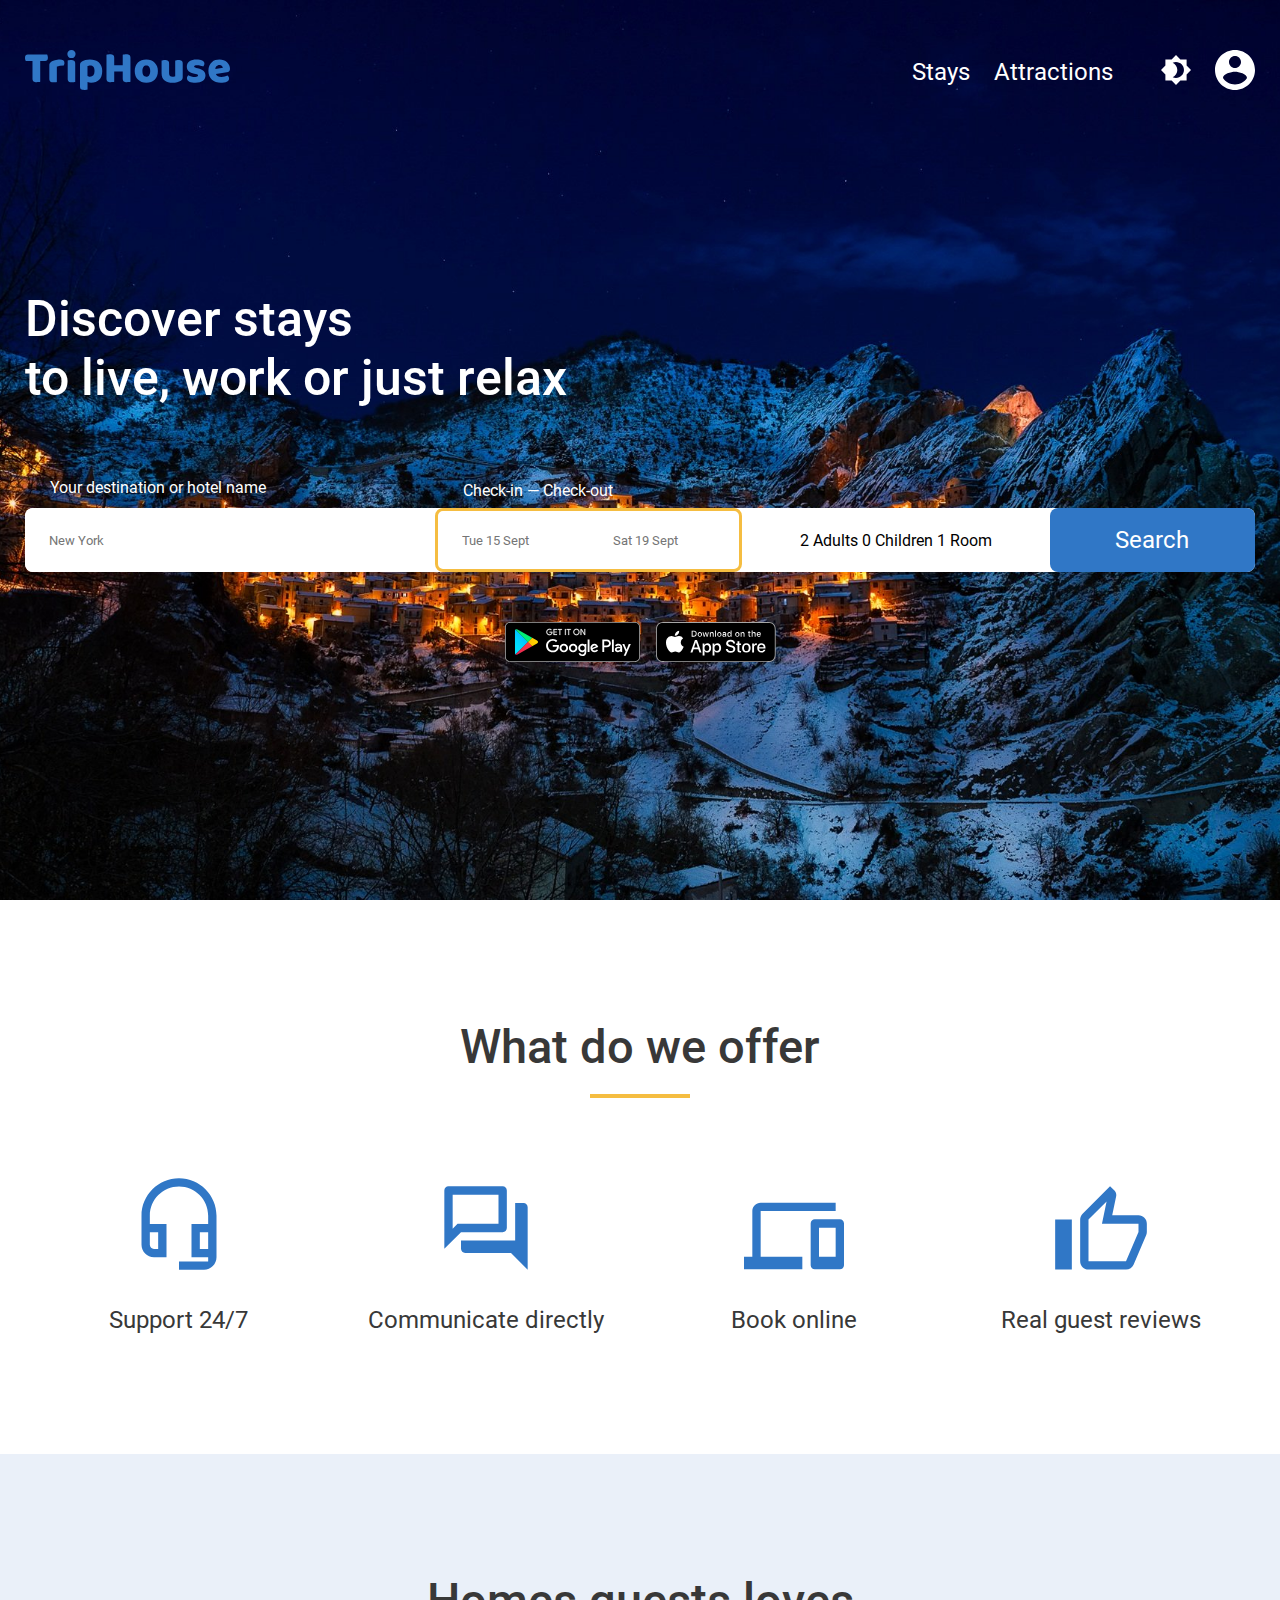
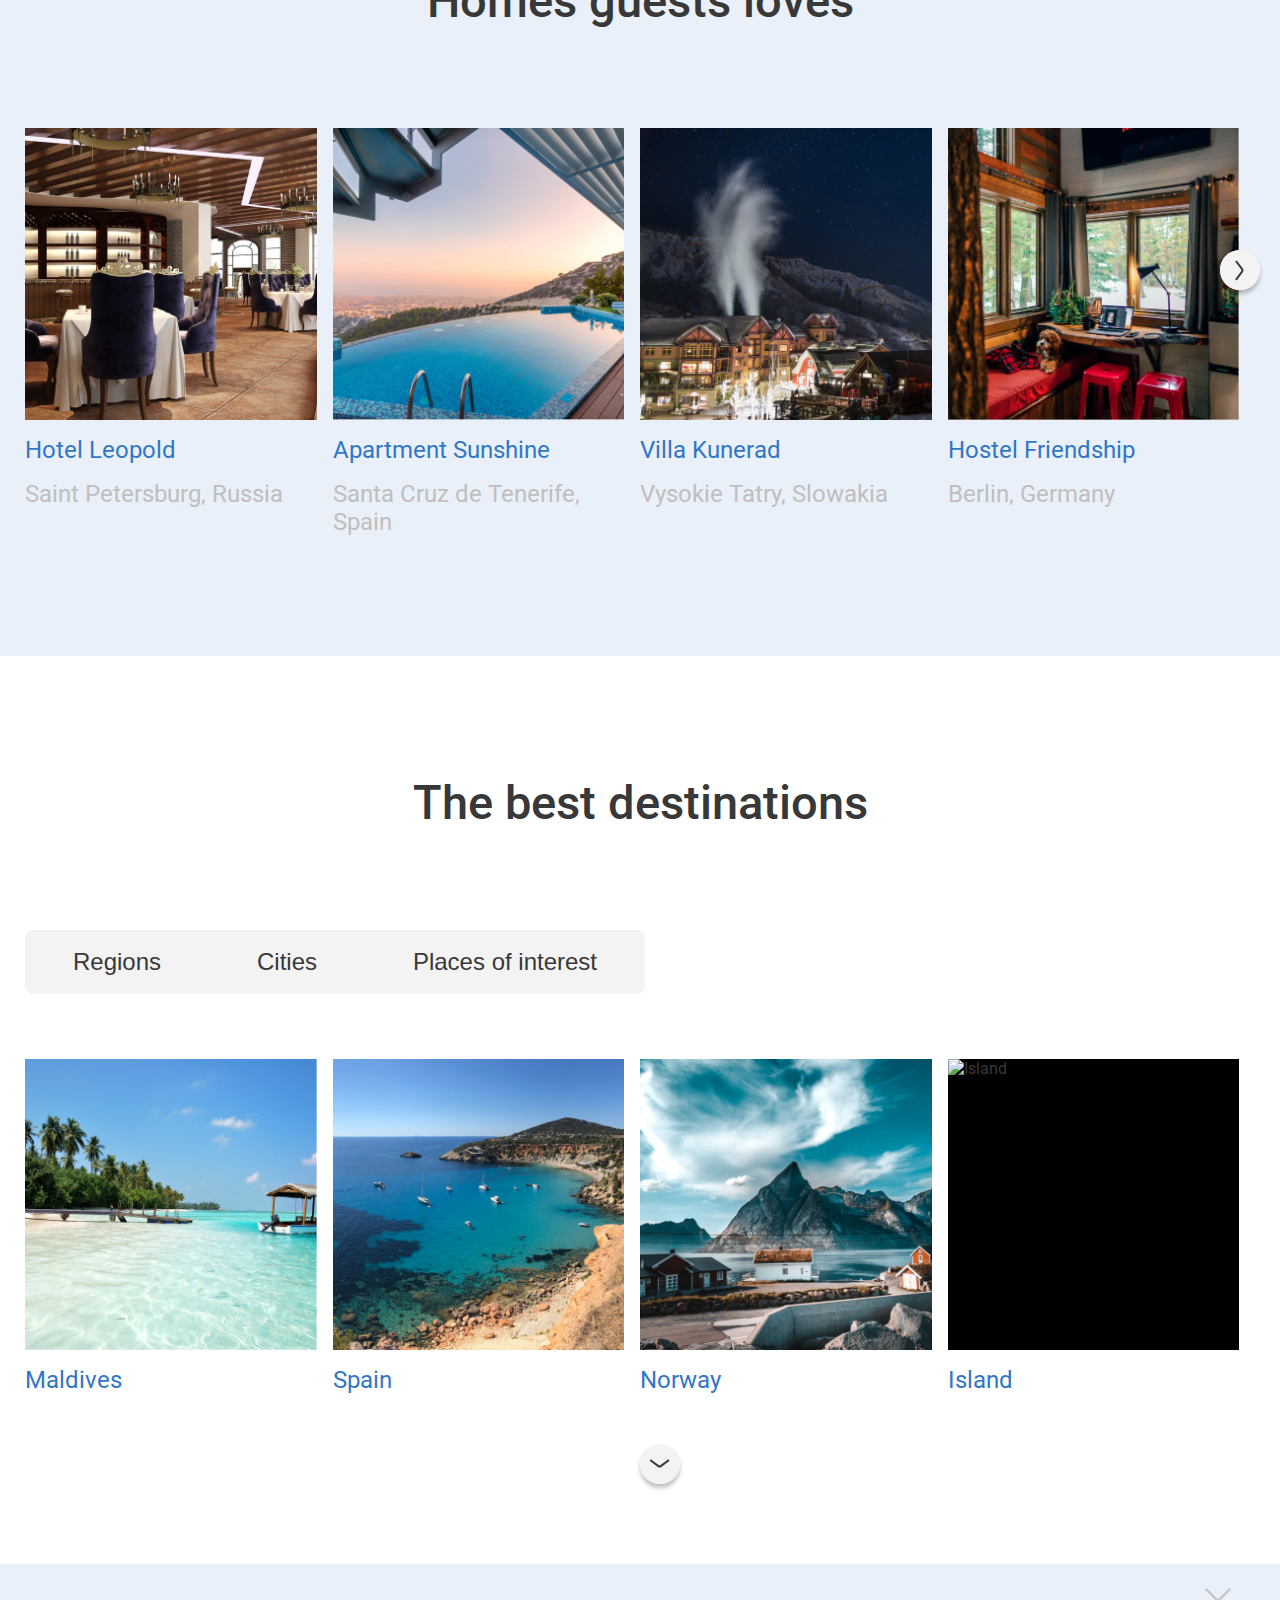
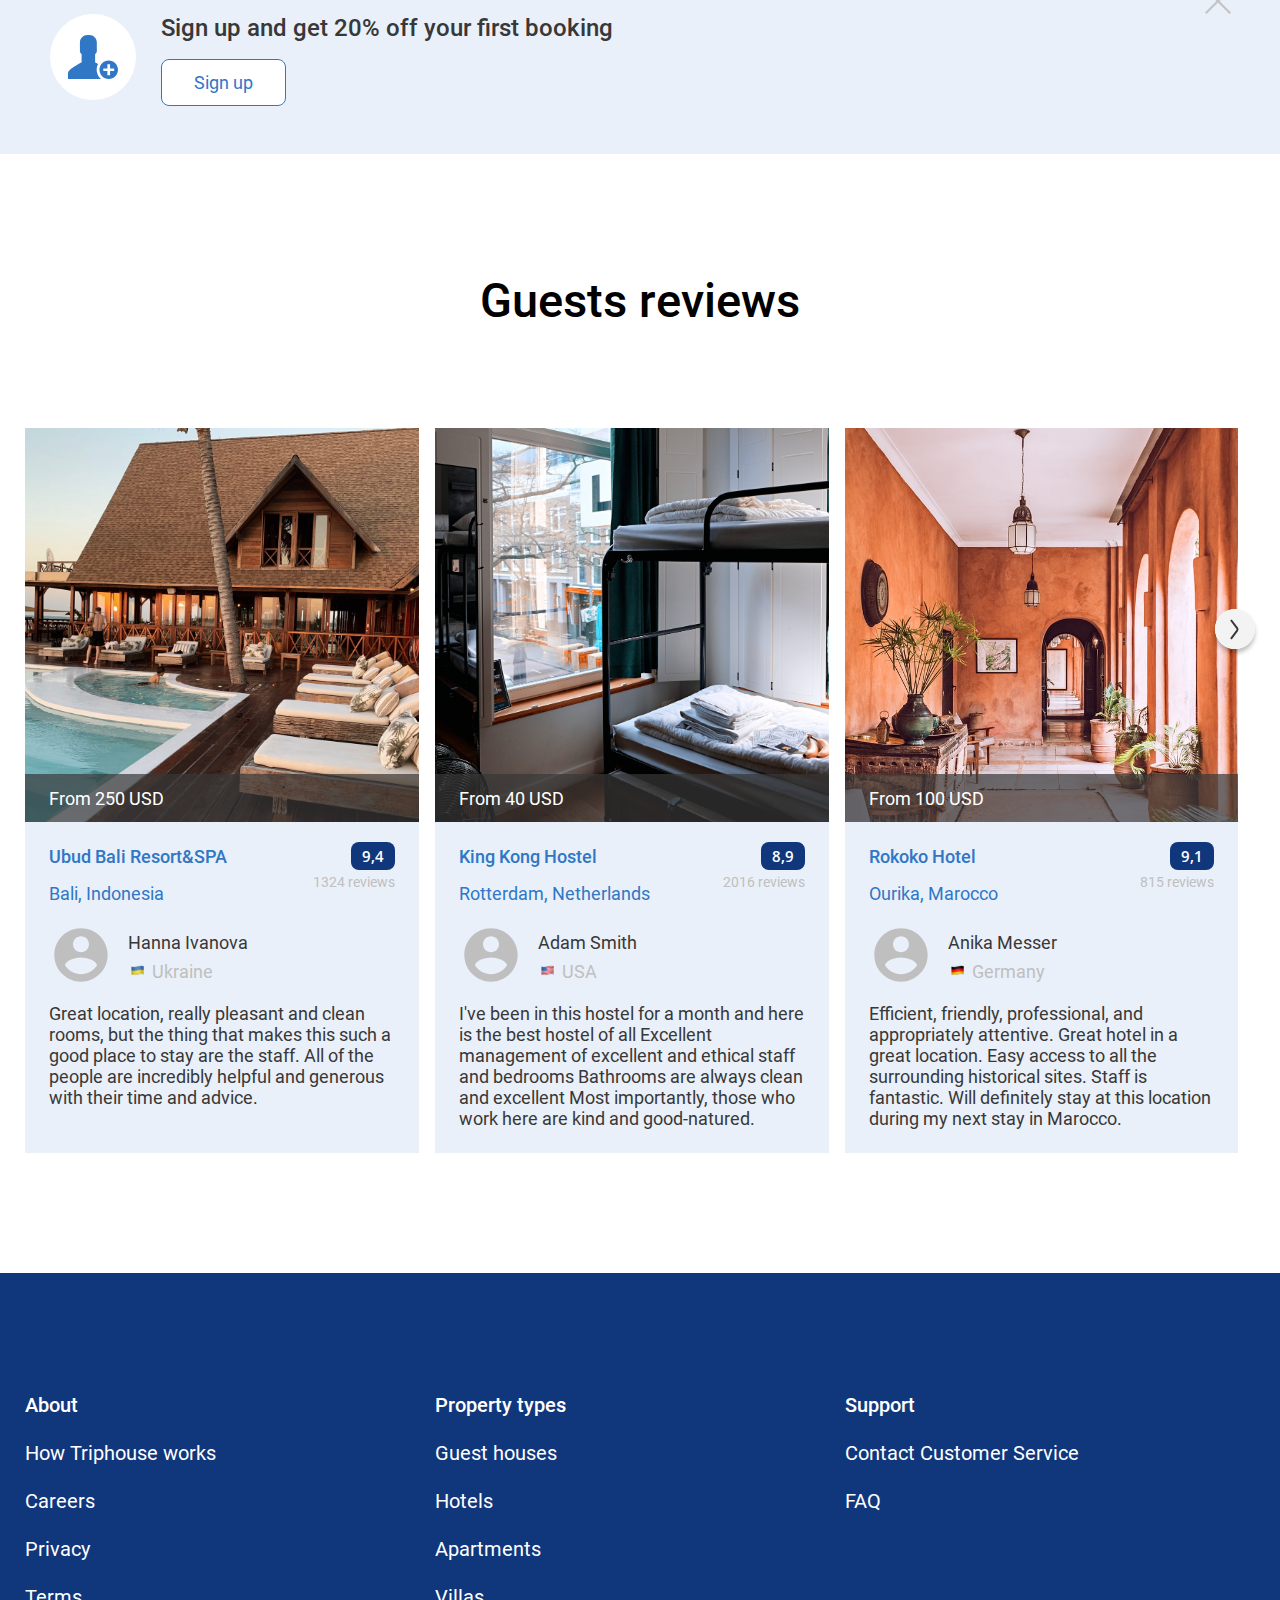
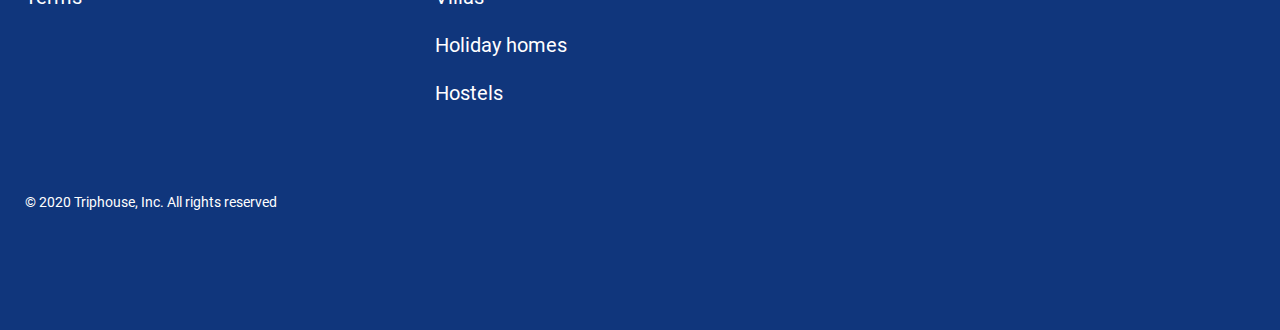
==== commit 93950cd0: "This is my 11th homework. Guests reviews block. For desktop and mobile." ====
--- a/index.html
+++ b/index.html
@@ -20,9 +20,8 @@
             </div>
             <nav class="header-nav">
                 <ul class="header-list">
-                    <li class="header-item"><p class="header-point">Stays</p>
-                    </li>
-                    <li class="header-item"><p class="header-point">Attractions</p></li>
+                    <li class="header-item-txt"><span>Stays</span></li>
+                    <li class="header-item-txt"><span>Attractions</span></li>
                 </ul>
                 <ul class="header-icons">
                     <li class="header-item">
@@ -287,11 +286,9 @@
             <h3 class="h3-text">The best destinations</h3>
         </div>
         <div class="best-destinations-nav">
-            <ul class="best-destinations-nav-list">
-                <li class="best-destinations-nav-btn bd-active-btn"><a href="#" class="bd-nav-link">Regions</a></li>
-                <li class="best-destinations-nav-btn"><a href="#" class="bd-nav-link">Cities</a></li>
-                <li class="best-destinations-nav-btn"><a href="#" class="bd-nav-link">Places<span class="hidden-text"> of interest</span></a></li>
-            </ul>
+            <button type="button" class="best-destinations-nav-btn">Regions</button>
+            <button type="button" class="best-destinations-nav-btn">Cities</button>
+            <button type="button" class="best-destinations-nav-btn bd-active-btn">Places<span class="hidden-text">&nbsp;of interest</span></button>
         </div>
         <div class="best-destinations-cards">
             <ul class="best-destinations-list bd-active-list">
@@ -358,7 +355,7 @@
                 <li class="best-destinations-item col-3 col-md-6 col-sm-3">
                     <div class="best-destinations-card">
                         <div class="best-destinations-images">
-                            <img src="images/japan.jpg" alt="Japan" class="best-destinations-link-image">
+                            <img src="images/berlin-germany.jpg" alt="Japan" class="best-destinations-link-image">
                             <button class="book-now">
                                 <span class="book-now-content">Book now</span>
                             </button>
@@ -373,7 +370,7 @@
                 <li class="best-destinations-item col-3 col-md-6 col-sm-3">
                     <div class="best-destinations-card">
                         <div class="best-destinations-images">
-                            <img src="images/france.jpg" alt="France" class="best-destinations-link-image">
+                            <img src="images/berlin-germany.jpg" alt="France" class="best-destinations-link-image">
                             <button class="book-now">
                                 <span class="book-now-content">Book now</span>
                             </button>
@@ -388,7 +385,7 @@
                 <li class="best-destinations-item col-3 col-md-6 col-sm-3">
                     <div class="best-destinations-card">
                         <div class="best-destinations-images">
-                            <img src="images/scottland.jpg" alt="Scottland" class="best-destinations-link-image">
+                            <img src="images/berlin-germany.jpg" alt="Scottland" class="best-destinations-link-image">
                             <button class="book-now">
                                 <span class="book-now-content">Book now</span>
                             </button>
@@ -400,10 +397,10 @@
                         </div>
                     </div>
                 </li>
-                <li class="best-destinations-item col-3 col-md-6 col-sm-3">
-                    <div class="best-destinations-card">
-                        <div class="best-destinations-images">
-                            <img src="images/russia.jpg" alt="Russia" class="best-destinations-link-image">
+                <li class="best-destinations-item  col-3 col-md-6 col-sm-3">
+                    <div class="best-destinations-card">
+                        <div class="best-destinations-images">
+                            <img src="images/berlin-germany.jpg" alt="Russia" class="best-destinations-link-image">
                             <button class="book-now">
                                 <span class="book-now-content">Book now</span>
                             </button>
@@ -666,7 +663,14 @@
                         <path d="M15.9412 29.8235L22.1 21.6118a2.0001 2.0001 0 000-2.4L15.9412 11" stroke="#383838" stroke-width="2"/>
                     </svg>
                 </button>
-                <button class="best-destinations-hide-btn visible-btn clickable-btn">
+            </div>
+            <div class="best-destinations-block-nav">
+                <button class="homes-nav-btn visible-btn clickable-btn">
+                    <svg class="nav-svg" width="40" height="40" viewBox="0 0 40 40" fill="none" xmlns="http://www.w3.org/2000/svg"><circle cx="20" cy="20" r="20" fill="#F3F3F4"/>
+                        <path d="M15.9412 29.8235L22.1 21.6118a2.0001 2.0001 0 000-2.4L15.9412 11" stroke="#383838" stroke-width="2"/>
+                    </svg>
+                </button>
+                <button class="homes-nav-btn visible-btn clickable-btn">
                     <svg class="nav-svg" width="40" height="40" viewBox="0 0 40 40" fill="none" xmlns="http://www.w3.org/2000/svg"><circle cx="20" cy="20" r="20" fill="#F3F3F4"/>
                         <path d="M15.9412 29.8235L22.1 21.6118a2.0001 2.0001 0 000-2.4L15.9412 11" stroke="#383838" stroke-width="2"/>
                     </svg>
@@ -711,7 +715,7 @@
                 </div>
                 <div class="guests-reviews-cards">
                     <ul class="guests-reviews-list">
-                        <li class="guests-reviews-item col-4 col-md-6 col-sm-6">
+                        <li class="guests-reviews-item col-4 col-md-6 col-sm-3">
                             <div class="gr-list-card">
                                 <div class="gr-card-images">
                                     <img src="images/bali-indonesia.jpg" alt="bali-indonesia" class="gr-card-image">
@@ -737,8 +741,14 @@
                                         <div class="gr-card-userprofile">
                                             <p class="gr-card-username">Hanna Ivanova</p>
                                             <div class="gr-card-nationality">
-                                                <svg class="gr-card-nationality-flag" xmlns="http://www.w3.org/2000/svg" viewBox="0 0 640 480"><g fill-rule="evenodd" stroke-width="1pt">
-                                                    <path fill="#ffd500" d="M0 0h640v480H0z"/><path fill="#005bbb" d="M0 0h640v240H0z"/></g>
+                                                <svg class="gr-card-nationality-flag" viewBox="0 0 19 19" fill="none" xmlns="http://www.w3.org/2000/svg" xmlns:xlink="http://www.w3.org/1999/xlink">
+                                                    <path d="M0 18.26H18V0.26H0V18.26Z" fill="url(#pattern0)"/>
+                                                    <defs>
+                                                        <pattern id="pattern0" patternContentUnits="objectBoundingBox" width="1" height="1">
+                                                            <use xlink:href="#image0" transform="scale(0.015625)"/>
+                                                        </pattern>
+                                                        <image id="image0" width="64" height="64" xlink:href="[data-uri]"/>
+                                                    </defs>
                                                 </svg> Ukraine
                                             </div>
                                         </div>
@@ -750,7 +760,7 @@
                                 </div>
                             </div>
                         </li>
-                        <li class="guests-reviews-item col-4 col-md-6 col-sm-6">
+                        <li class="guests-reviews-item col-4 col-md-6 col-sm-3">
                             <div class="gr-list-card">
                                 <div class="gr-card-images">
                                     <img src="images/rotterdam-netherlands.jpg" alt="rotterdam-netherlands" class="gr-card-image">
@@ -776,8 +786,14 @@
                                         <div class="gr-card-userprofile">
                                             <p class="gr-card-username">Adam Smith</p>
                                             <div class="gr-card-nationality">
-                                                <svg class="gr-card-nationality-flag" xmlns="http://www.w3.org/2000/svg" viewBox="0 0 640 480"><g fill-rule="evenodd"><g stroke-width="1pt">
-                                                    <path fill="#bd3d44" d="M0 0h912v36.9375H0zm0 73.875h912v36.9375H0zm0 73.7813h912v37.0312H0zm0 73.875h912v36.9375H0zm0 73.875h912v36.9375H0zm0 73.7812h912v36.9375H0zm0 73.875h912V480H0z"/><path fill="#fff" d="M0 36.9375h912V73.875H0zm0 73.875h912v36.8438H0zm0 73.7813h912v36.9375H0zm0 73.875h912v36.9375H0zm0 73.875h912v36.9375H0zm0 73.7812h912v36.9375H0z"/></g><path fill="#192f5d" d="M0 0h364.7813v258.4688H0z"/><path fill="#fff" d="M30.375 11.0625l3.375 10.2187h10.6875l-8.625 6.2813 3.2813 10.3125L30.375 31.5l-8.625 6.2813 3.2813-10.2188-8.7188-6.2813h10.875zm60.8438 0L94.5 21.2813h10.7813l-8.7188 6.2812 3.2813 10.3125-8.625-6.375L82.5 37.7813l3.2813-10.2188-8.625-6.2813h10.6874zm60.75 0l3.375 10.2188h10.5937l-8.625 6.2812 3.2812 10.3125-8.7187-6.375-8.625 6.2813 3.2812-10.2188-8.7187-6.2813h10.7812zm60.8437 0l3.2813 10.2188h10.7812l-8.7188 6.2812 3.375 10.3125-8.7187-6.375-8.7188 6.2813 3.375-10.2188-8.7187-6.2813h10.6875zm60.75 0l3.375 10.2188h10.6875L279 27.5624l3.2813 10.3125-8.7188-6.375-8.625 6.2813 3.2813-10.2188-8.625-6.2813h10.6875zm60.8438 0l3.2812 10.2188h10.7813l-8.7188 6.2812 3.375 10.3125-8.7188-6.375-8.7187 6.2813 3.375-10.2188-8.7188-6.2813h10.7813zM60.8437 36.9375l3.2813 10.2188h10.7812l-8.7187 6.2812 3.1875 10.2188-8.4375-6.2813-8.7188 6.2813 3.0938-10.2188-8.4375-6.2813h10.6875zm60.75 0l3.375 10.2188h10.6875l-8.7187 6.2812 3.375 10.2188-8.7188-6.2813-8.7187 6.2813 3.375-10.2188-8.7188-6.2813h10.7813zm60.8438 0l3.2812 10.2188H196.5l-8.7188 6.2812 3.2813 10.2188-8.625-6.2813-8.7188 6.2813L177 53.4374l-8.625-6.2813h10.6875zm60.75 0l3.375 10.2188H257.25l-8.7188 6.2812 3.375 10.2188-8.7187-6.2813-8.625 6.2813 3.2812-10.2188-8.7187-6.2813H240zm60.8437 0l3.2813 10.2188h10.7812l-8.7187 6.2812 3.2813 10.2188-8.625-6.2813-8.7188 6.2813 3.2813-10.2188-8.625-6.2813h10.6875zM30.375 62.7188L33.75 73.125h10.6875l-8.625 6.2813 3.2812 10.2187-8.7187-6.375-8.625 6.375 3.2812-10.3125-8.7187-6.2813h10.875zm60.8437 0L94.5 73.0313h10.7812l-8.7187 6.2812 3.2812 10.2188-8.625-6.375-8.7187 6.375 3.2812-10.3126-8.625-6.2812h10.6875zm60.75 0l3.375 10.3125h10.5938l-8.625 6.2812 3.2812 10.2188-8.7187-6.375-8.625 6.375 3.2812-10.3126-8.7187-6.2812h10.7812zm60.8438 0l3.2812 10.3125h10.7813l-8.7188 6.2812 3.375 10.2188-8.7187-6.375-8.7188 6.375 3.375-10.3126-8.7187-6.2812h10.6875zm60.75 0l3.375 10.3125h10.6875L279 79.3124l3.2812 10.2188-8.7187-6.375-8.625 6.375 3.2812-10.3126-8.625-6.2812h10.6875zm60.8437 0l3.2813 10.3125h10.7812l-8.7187 6.2812 3.375 10.2188-8.7188-6.375-8.7187 6.375 3.375-10.3126-8.7188-6.2812h10.7813zM60.8437 88.5938l3.2813 10.2187h10.7813l-8.7188 6.2813 3.2813 10.3124-8.625-6.375-8.7188 6.2813 3.2813-10.2188-8.625-6.2812h10.6874zm60.75 0l3.375 10.2187h10.6876l-8.7188 6.2813 3.375 10.3124-8.7188-6.375-8.7187 6.2813 3.375-10.2188-8.7188-6.2812h10.7813zm60.8438 0l3.2813 10.2187H196.5l-8.7188 6.2813 3.2813 10.3124-8.625-6.375-8.7188 6.2813L177 105.0937l-8.625-6.2812h10.6875zm60.75 0l3.375 10.2187H257.25l-8.625 6.2813 3.2813 10.3124-8.7188-6.375-8.625 6.2813 3.2813-10.2188-8.7188-6.2812H240zm60.8438 0l3.2812 10.2187h10.7813l-8.7188 6.2813 3.2813 10.3124-8.625-6.375-8.7188 6.2813 3.2813-10.2188-8.625-6.2812h10.6875zM30.375 114.4688l3.375 10.2187h10.6875l-8.625 6.2813 3.2813 10.3125-8.7188-6.375-8.625 6.2812 3.2813-10.2188-8.7188-6.2812h10.875zm60.8438 0L94.5 124.6874h10.7813l-8.7188 6.2813 3.2813 10.2187-8.625-6.2813-8.7188 6.2813 3.2813-10.2188-8.625-6.2812h10.6874zm60.75 0l3.375 10.2187h10.5937l-8.625 6.2813 3.2813 10.3125-8.7188-6.375-8.625 6.2812 3.2813-10.2188-8.7188-6.2812h10.7813zm60.8437 0l3.2813 10.2187h10.7812l-8.7187 6.2813 3.375 10.3125-8.7188-6.375-8.7187 6.2812 3.375-10.2188-8.7188-6.2812h10.6875zm60.75 0l3.375 10.2187h10.6875L279 130.9688l3.2813 10.3125-8.7188-6.375-8.625 6.2812 3.2813-10.2188-8.625-6.2812h10.6875zm60.8438 0l3.2812 10.2187h10.7813l-8.7188 6.2813 3.375 10.3125-8.7188-6.375-8.7187 6.2812 3.375-10.2188-8.7188-6.2812h10.7813zm-273.5625 25.875l3.2812 10.2187h10.7813l-8.7188 6.2813 3.2813 10.2187-8.625-6.375-8.7188 6.375 3.2813-10.3125-8.625-6.2813h10.6875zm60.75 0l3.375 10.2187h10.6875l-8.7188 6.2813 3.375 10.2187-8.7187-6.375-8.7188 6.375 3.375-10.3125-8.7187-6.2813h10.7812zm60.8437 0l3.2813 10.2187H196.5l-8.7187 6.2813 3.2812 10.2187-8.625-6.375-8.7187 6.375L177 156.75l-8.625-6.2813h10.6875zm60.75 0l3.375 10.2187H257.25l-8.625 6.2813 3.2813 10.2187-8.7188-6.375-8.625 6.375 3.2813-10.3125-8.7188-6.2813H240zm60.8438 0l3.2812 10.2187h10.7813l-8.7188 6.2813 3.2813 10.2187-8.625-6.375-8.7188 6.375 3.2813-10.3125-8.625-6.2813h10.6875zM30.375 166.125l3.375 10.3125h10.6875l-8.625 6.2813 3.2813 10.125-8.7188-6.2813-8.625 6.2813 3.2813-10.2188-8.7188-6.2813h10.875zm60.8438 0L94.5 176.4375h10.7813l-8.7188 6.2813 3.375 10.125-8.7187-6.2813-8.7188 6.2813 3.375-10.2188-8.7187-6.2813h10.6875zm60.75 0l3.375 10.3125h10.5937l-8.625 6.2813 3.2813 10.125-8.7188-6.2813-8.625 6.2813 3.2813-10.2188-8.7188-6.2813h10.7813zm60.8437 0l3.2813 10.3125h10.7812l-8.7187 6.2813 3.375 10.125-8.7188-6.2813-8.7187 6.2813 3.375-10.2188-8.7188-6.2813h10.6875zm60.75 0l3.375 10.3125h10.6875L279 182.7188l3.2813 10.125-8.7188-6.2813-8.625 6.2813 3.2813-10.2188-8.625-6.2813h10.6875zm60.8438 0l3.2812 10.3125h10.7813l-8.7188 6.2813 3.375 10.125-8.7187-6.2813-8.7188 6.2813 3.375-10.2188-8.7187-6.2813h10.7812zM60.8438 192l3.2812 10.2188h10.7813L66.1875 208.5l3.2813 10.3125-8.625-6.375-8.7188 6.2813L55.4063 208.5l-8.625-6.2812h10.6875zm60.75 0l3.375 10.2188h10.6875l-8.7188 6.2812 3.375 10.3125-8.7187-6.375-8.7188 6.2813L116.25 208.5l-8.7187-6.2812h10.7812zm60.8437 0l3.2813 10.2188H196.5l-8.7187 6.2812 3.2812 10.3125-8.625-6.375-8.7187 6.2813L177 208.5l-8.625-6.2812h10.6875zm60.75 0l3.375 10.2188H257.25l-8.625 6.2812 3.2813 10.3125-8.7188-6.375-8.625 6.2813 3.2813-10.2188-8.7188-6.2812H240zm60.8438 0l3.2812 10.2188h10.7813L309.375 208.5l3.2813 10.3125-8.625-6.375-8.7188 6.2813 3.2813-10.2188-8.625-6.2812h10.6875zM30.375 217.875l3.375 10.2188h10.6875l-8.625 6.2812 3.2813 10.2188-8.7188-6.2813-8.625 6.2813 3.2813-10.3125L16.3125 228h10.875zm60.8438 0L94.5 228.0938h10.7813l-8.7188 6.2812 3.375 10.2188-8.7187-6.2813-8.7188 6.2813 3.375-10.3125L77.1563 228h10.6875zm60.75 0l3.375 10.2188h10.5937L157.5 234.375l3.2813 10.2188-8.7188-6.2813-8.625 6.2813 3.2813-10.3125L138 228h10.7813zm60.8437 0l3.2813 10.2188h10.7812l-8.7187 6.2812 3.375 10.2188-8.7188-6.2813-8.7187 6.2813 3.375-10.3125L198.75 228h10.6875zm60.75 0l3.375 10.2188h10.6875L279 234.375l3.2813 10.2188-8.7188-6.2813-8.625 6.2813 3.2813-10.3125-8.625-6.2813h10.6875zm60.8438 0l3.2812 10.2188h10.7813l-8.7188 6.2812 3.375 10.2188-8.7187-6.2813-8.7188 6.2813 3.375-10.3125L320.3438 228h10.7812z"/></g>
+                                                <svg class="gr-card-nationality-flag" xmlns="http://www.w3.org/2000/svg" xmlns:xlink="http://www.w3.org/1999/xlink" viewBox="0 0 19 19" fill="none">
+                                                    <path d="M0 18.26H18V0.26H0V18.26Z" fill="url(#pattern1)"/>
+                                                    <defs>
+                                                        <pattern id="pattern1" patternContentUnits="objectBoundingBox" width="1" height="1">
+                                                            <use xlink:href="#image1" transform="scale(0.015625)"/>
+                                                        </pattern>
+                                                        <image id="image1" width="64" height="64" xlink:href="[data-uri]"/>
+                                                    </defs>
                                                 </svg> USA
                                             </div>
                                         </div>
@@ -791,7 +807,7 @@
                                 </div>
                             </div>
                         </li>
-                        <li class="guests-reviews-item col-4 col-md-6 col-sm-6">
+                        <li class="guests-reviews-item col-4 col-md-6 col-sm-3">
                             <div class="gr-list-card">
                                 <div class="gr-card-images">
                                     <img src="images/ourika-marocco.jpg" alt="ourika-marocco" class="gr-card-image">
@@ -817,9 +833,16 @@
                                         <div class="gr-card-userprofile">
                                             <p class="gr-card-username">Anika Messer</p>
                                             <div class="gr-card-nationality">
-                                                <svg class="gr-card-nationality-flag" xmlns="http://www.w3.org/2000/svg" viewBox="0 0 640 480">
-                                                    <path fill="#ffce00" d="M0 320h640v160H0z"/><path d="M0 0h640v160H0z"/><path fill="#d00" d="M0 160h640v160H0z"/>
-                                                </svg> Germany
+                                                <svg class="gr-card-nationality-flag" viewBox="0 0 19 19" fill="none" xmlns="http://www.w3.org/2000/svg" xmlns:xlink="http://www.w3.org/1999/xlink">
+                                                    <path d="M0 18.26H18V0.26H0V18.26Z" fill="url(#pattern2)"/>
+                                                    <defs>
+                                                        <pattern id="pattern2" patternContentUnits="objectBoundingBox" width="1" height="1">
+                                                            <use xlink:href="#image2" transform="scale(0.015625)"/>
+                                                        </pattern>
+                                                        <image id="image2" width="64" height="64" xlink:href="[data-uri]"/>
+                                                    </defs>
+                                                </svg>
+                                                Germany
                                             </div>
                                         </div>
                                     </div>
--- a/style.css
+++ b/style.css
@@ -74,7 +74,7 @@
 .header-point:hover:after{
     --line-width: 50px;
     display: block;
-    content: '';
+    content: ' ';
     width: var(--line-width);
     height: 4px;
     background-color: #F5BD41;
@@ -90,17 +90,38 @@
 }
 .header-item{
     margin-right: 24px;
+    cursor: pointer;
+}
+.header-item-txt{
+    margin-right: 24px;
+    cursor: pointer;
+    position: relative;
 }
 .header-icons .header-item:last-child{
     margin-right: 0;
 }
-.header-item:nth-child(2){
+.header-item-txt:nth-child(2){
     margin-right: 48px;
 }
-.header-point{
-    color: #FFFFFF;
+.header-item-txt:after{
+    content: "";
+    height: 4px;
+    width: calc(100% - 10px);
+    background-color: #F5BD41;
+    display: inline-block;
+    transition: opacity 0.5s ease-in-out;
+    position: absolute;
+    top: 35px;
+    left: 5px;
+    opacity: 0;
+}
+.header-item-txt:hover:after{
+    opacity: 1;
+}
+.header-list span{
     font-size: 24px;
     line-height: 28px;
+    color: #FFFFFF;
 }
 /*Header block end*/
 
@@ -287,6 +308,30 @@
 }
 
 /*Intro block end*/
+
+/*Columns layout start*/
+:root{
+    --col-width: 8.33%;
+}
+.col-1{
+    width: var(--col-width);
+}
+.col-2{
+    width: calc(var(--col-width) * 2);
+}
+.col-3{
+    width: 25%;
+}
+.col-4{
+    width: calc(var(--col-width) * 4);
+}
+.col-5{
+    width: calc(var(--col-width) * 5);
+}
+.col-6{
+    width: 50%;
+}
+/*Columns layout end*/
 
 /*Offers block start*/
 .offers-block{
@@ -327,27 +372,6 @@
     flex-direction: column;
     margin: 0 auto;
 }
-:root{
-    --col-width: 8.33%;
-}
-.col-1{
-    width: var(--col-width);
-}
-.col-2{
-    width: calc(var(--col-width) * 2);
-}
-.col-3{
-    width: 25%;
-}
-.col-4{
-    width: calc(var(--col-width) * 4);
-}
-.col-5{
-    width: calc(var(--col-width) * 5);
-}
-.col-6{
-    width: 50%;
-}
 .offers-icon{
     margin:0 auto;
     margin-bottom: 30px;
@@ -442,6 +466,10 @@
     width: 40px;
     height: 40px;
 }
+.homes-nav-btn:hover{
+    transform: scale(1.15);
+    transition: .3s;
+}
 .nav-svg{
     vertical-align: middle;
     margin: 0 auto;
@@ -465,43 +493,32 @@
     font-size: 40px;
 }
 .best-destinations-nav{
-    margin-bottom: 67px;
-}
-.best-destinations-nav-list{
-    display: flex;
-    justify-content: space-between;
-    align-items: stretch;
-    list-style: none;
-    background: #F3F3F4;
+    margin-bottom: 65px;
+    max-width: 620px;
+    height: 64px;
+    background-color: #F3F3F4;;
+    display: flex;
     border-radius: 8px;
-    max-width: 620px;
-    width: 100%;
 }
 .best-destinations-nav-btn{
+    float: left;
+    border: 0;
+    outline: 0;
+    height: 100%;
+    flex-grow: 1;
+    border-radius: 8px;
+    background-color: transparent;
+    cursor: pointer;
     font-size: 24px;
     line-height: 28px;
-    display:inline-flex;
-    width: 100%;
-    height: 64px;
-    justify-content: center;
-    align-items: center;
     text-align: center;
-}
-.bd-active-btn{
+    color: #383838;
+}
+.best-destinations-nav-btn:hover,
+.best-destinations-nav-btn:focus{
     background: #3077C6;
-    border-radius: 8px;
-}
-.bd-active-btn a{
     color: #FFFFFF;
-}
-.bd-nav-link{
-    text-decoration: none;
-    color: #383838;
-    width: 100%;
-}
-.bd-nav-link:hover{
-    font-size: 1.1em;
-    transition: .3s;
+    transition: .5s;
 }
 .best-destinations-cards{
     position: relative;
@@ -563,7 +580,6 @@
 .best-destinations-images:hover .book-now{
     visibility: visible;
 }
-
 .best-destinations-link-image{
     width: 100%;
     height: 100%;
@@ -593,7 +609,7 @@
     left: 50%;
 }
 .best-destinations-hide-btn{
-    transform: rotate(270deg);
+    transform: rotate(90deg);
     border-radius: 50%;
     width: 40px;
     border: 0;
@@ -601,12 +617,15 @@
     padding: 0;
     background: #fff;
     cursor: pointer;
+    box-shadow: 4px 0 4px rgba(0, 0, 0, 0.25);
+}
+.best-destinations-hide-btn:hover,
+.best-destinations-hide-btn:active{
+    transform: scale(1.2) rotate(270deg);
     box-shadow: -4px 0 4px rgba(0, 0, 0, 0.25);
-}
-.best-destinations-hide-btn:first-child{
-    transform: rotate(90deg);
-}
-.best-destinations-hide-btn:last-child{
+    transition: .3s;
+}
+.best-destinations-block-nav{
     display: none;
 }
 /*Best destinations block end*/
@@ -674,11 +693,14 @@
     width: 26px;
     border: 0;
     outline: 0;
-    background: 0;
+    background: transparent;
     padding: 0;
+    opacity: 0.9;
 }
 .sign-up-close:hover{
-    color: #383838;
+    transform: scale(1.1);
+    transition: .3s;
+    opacity: 1;
 }
 .sign-up-install{
     display: none;
@@ -708,18 +730,16 @@
 
 }
 .guests-reviews-item{
+    max-height: 100%;
+    padding-right: 16px;
+    flex-shrink: 0;
+    max-width: 100%;
+}
+.gr-list-card{
+    display: flex;
+    flex-direction: column;
     background-color: #EAF0F9;
-    max-height: 100%;
-    margin-right: 16px;
-    flex-shrink: 0;
-    max-width: 400px;
-}
-.guests-reviews-item:last-child{
-    margin-right: 0;
-}
-.gr-list-card{
-    display: flex;
-    flex-direction: column;
+    height: 100%;
 }
 .gr-card-images{
     padding-bottom: 100%;
@@ -846,10 +866,9 @@
     justify-content: space-between;
     position: absolute;
     left: -20px;
-    right: -20px;
+    right: 0px;
     top: 25%;
 }
-
 /*Guests reviews block end*/
 
 /*Footer start*/
@@ -895,7 +914,7 @@
 /*Footer end*/
 
 /*Media queries start*/
-@media (max-width: 1023px) {
+@media only screen and (max-width: 1023px) {
     .container{
         max-width: 768px;
     }
@@ -944,6 +963,21 @@
     .col-md-6{
         width: calc(var(--col-width) * 6);
     }
+    .col-md-7{
+        width: calc(var(--col-width) * 7);
+    }
+    .col-md-8{
+        width: calc(var(--col-width) * 8);
+    }
+    .col-md-9{
+        width: calc(var(--col-width) * 9);
+    }
+    .col-md-10{
+        width: calc(var(--col-width) * 10);
+    }
+    .col-md-11{
+        width: calc(var(--col-width) * 11);
+    }
     .col-md-12{
         width: 100%;
     }
@@ -958,7 +992,7 @@
         padding-bottom: 16px;
     }
 }
-@media (max-width: 767px) {
+@media only screen and (max-width: 767px) {
     .container{
         max-width: none;
     }
@@ -1195,19 +1229,18 @@
     }
     .best-destinations-nav{
         margin-bottom: 25px;
-        overflow: hidden;
-    }
-    .best-destinations-nav-list{
-        background: transparent;
+        background-color: transparent;
+        height: 32px;
     }
     .best-destinations-nav-btn{
         font-size: 19px;
         line-height: 22px;
-        height: 32px;
+        height: 100%;
         white-space: nowrap;
-        width: 30%;
         border: 1px solid #F3F3F4;
         border-radius: 4px;
+        width: 100px;
+        margin-right: 16px;
     }
     .hidden-text{
         display: none;
@@ -1246,6 +1279,14 @@
     .best-destinations-item{
         margin-bottom: 0;
     }
+    .best-destinations-block-nav{
+        display: flex;
+        justify-content: space-between;
+        position: absolute;
+        left: -15px;
+        right: 2px;
+        top: 33%;
+    }
 
     .sign-up{
         order: 2;
@@ -1259,7 +1300,7 @@
         flex-direction: row;
         align-items: center;
         justify-content: center;
-        width: 100%;
+        margin: 0 auto;
     }
     .sign-up-logo,
     .sign-up-btn{
@@ -1283,11 +1324,10 @@
         border: 0;
         outline: 0;
         background: 0;
-        padding: 0;
         order: 2;
     }
     .sign-up-install-btn:hover{
-        font-size: 1.2em;
+        font-size: 1.1em;
         transition: .3s;
     }
     .sign-up-close{
@@ -1301,12 +1341,11 @@
         height: 16px;
     }
     .sign-up-info{
-        min-width: 170px;
         text-align: start;
         font-size: 12px;
         line-height: 14px;
         order: 2;
-        padding: 0 15px 0 0;
+        padding: 0;
     }
     .sign-up-info span{
         display: inline-block;
@@ -1346,6 +1385,10 @@
         display: inline-block;
         cursor: pointer;
         margin: 0 4px;
+    }
+    .gr-card-slide:hover{
+        transform: scale(1.2);
+        transition: .3s;
     }
     .gr-card-slide-item{
         background: transparent;
@@ -1359,6 +1402,9 @@
     .gr-card-slider a.active{
         background-color: #383838;
     }
+    .gr-block-nav{
+        display: none;
+    }
 
     .footer-logo{
         display: flex;
@@ -1380,6 +1426,7 @@
     .footer-card-item:hover{
         font-size: 1.2em;
         cursor: pointer;
+        transition: .5s;
     }
     .footer-inner{
         margin: 0 auto;
@@ -1395,4 +1442,9 @@
         line-height: 14px;
     }
 }
-/*Media queries end*/+@media only screen and (max-width: 600px){
+    .guests-reviews-item{
+        width: 100%;
+    }
+}
+/*Media queries end*/
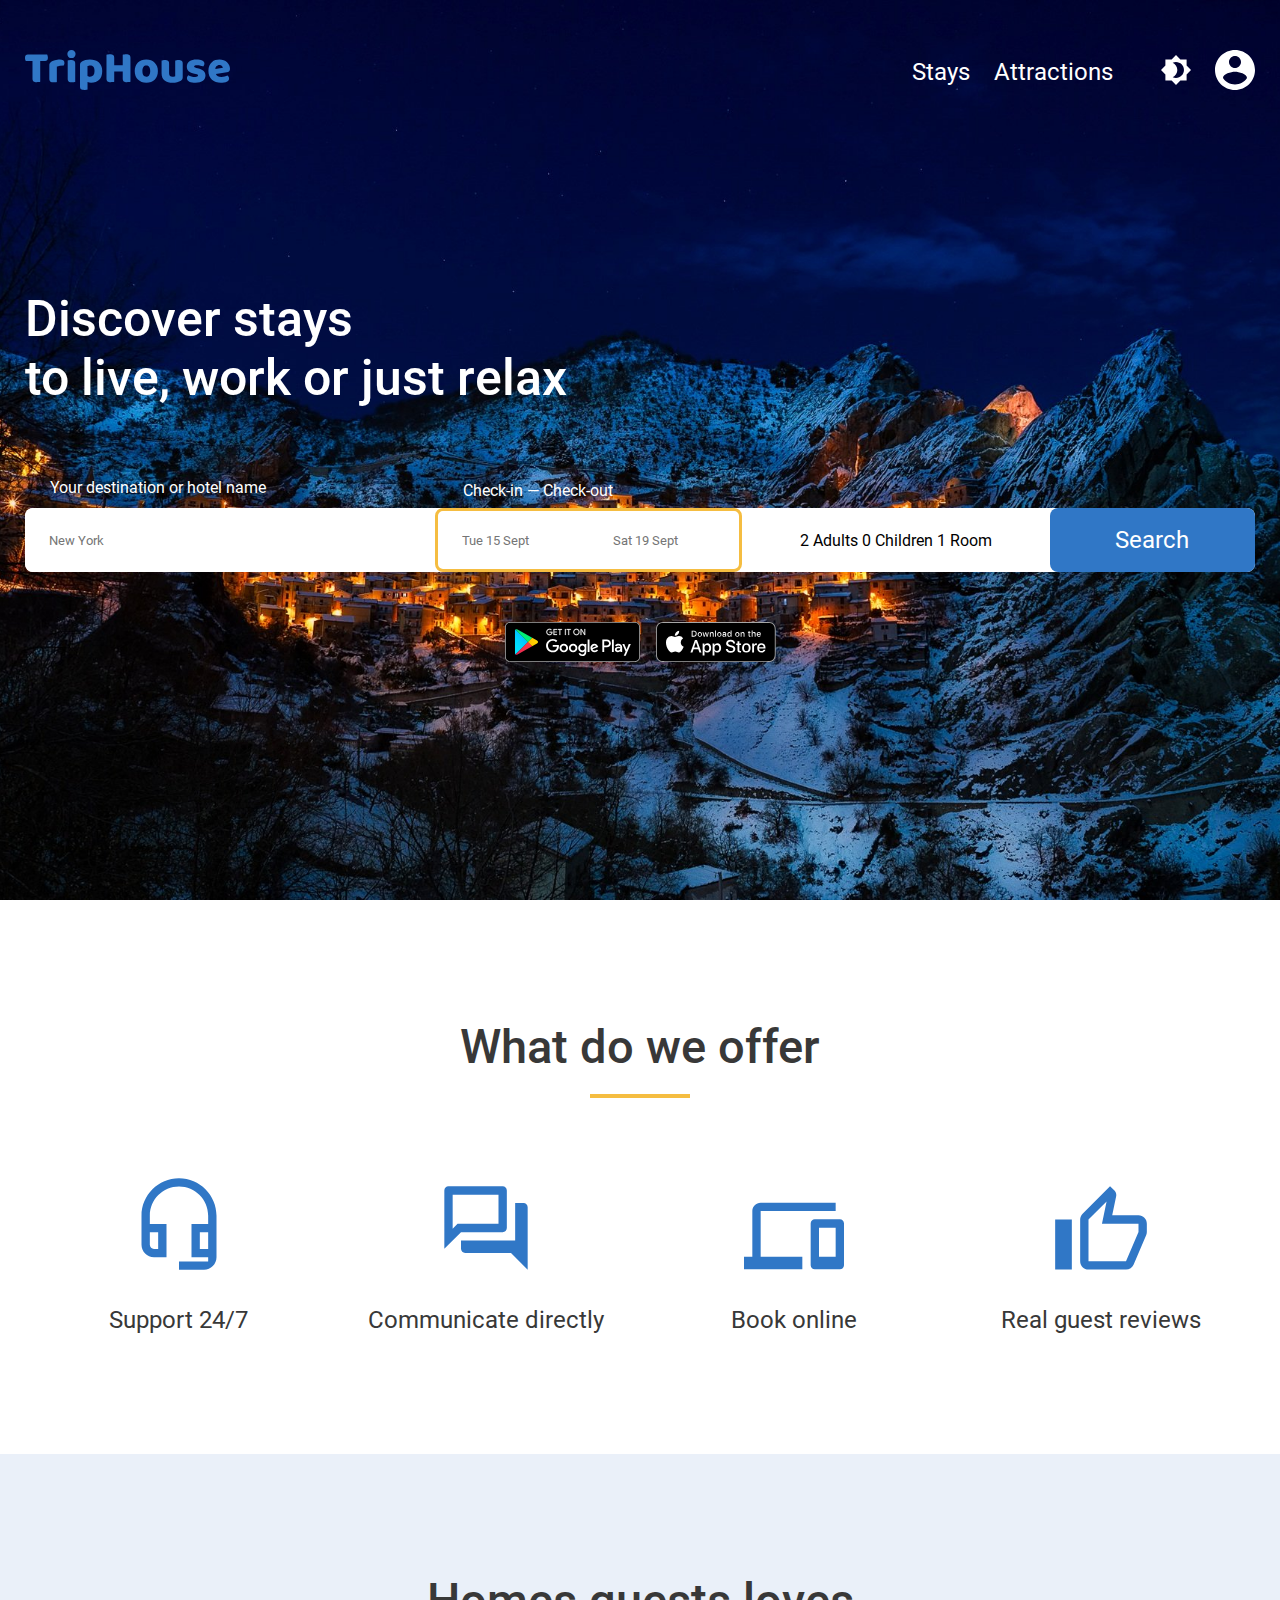
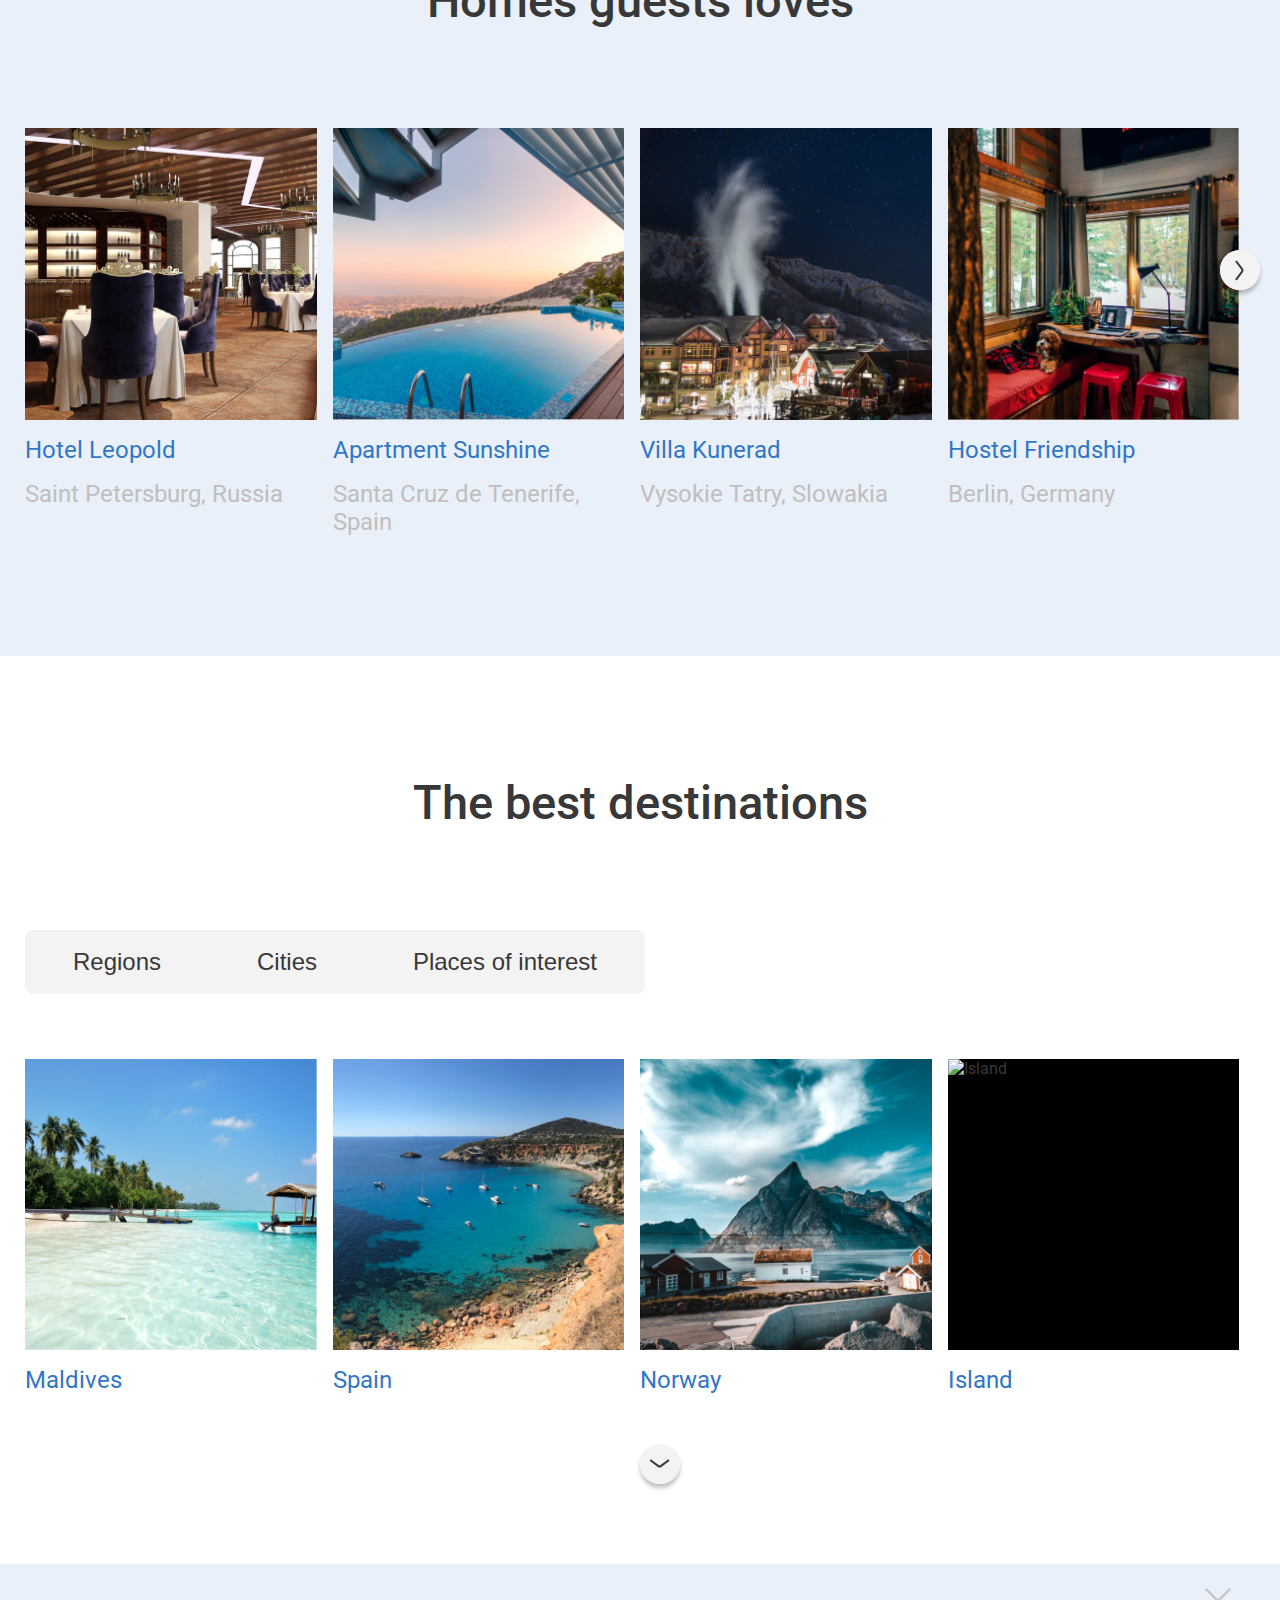
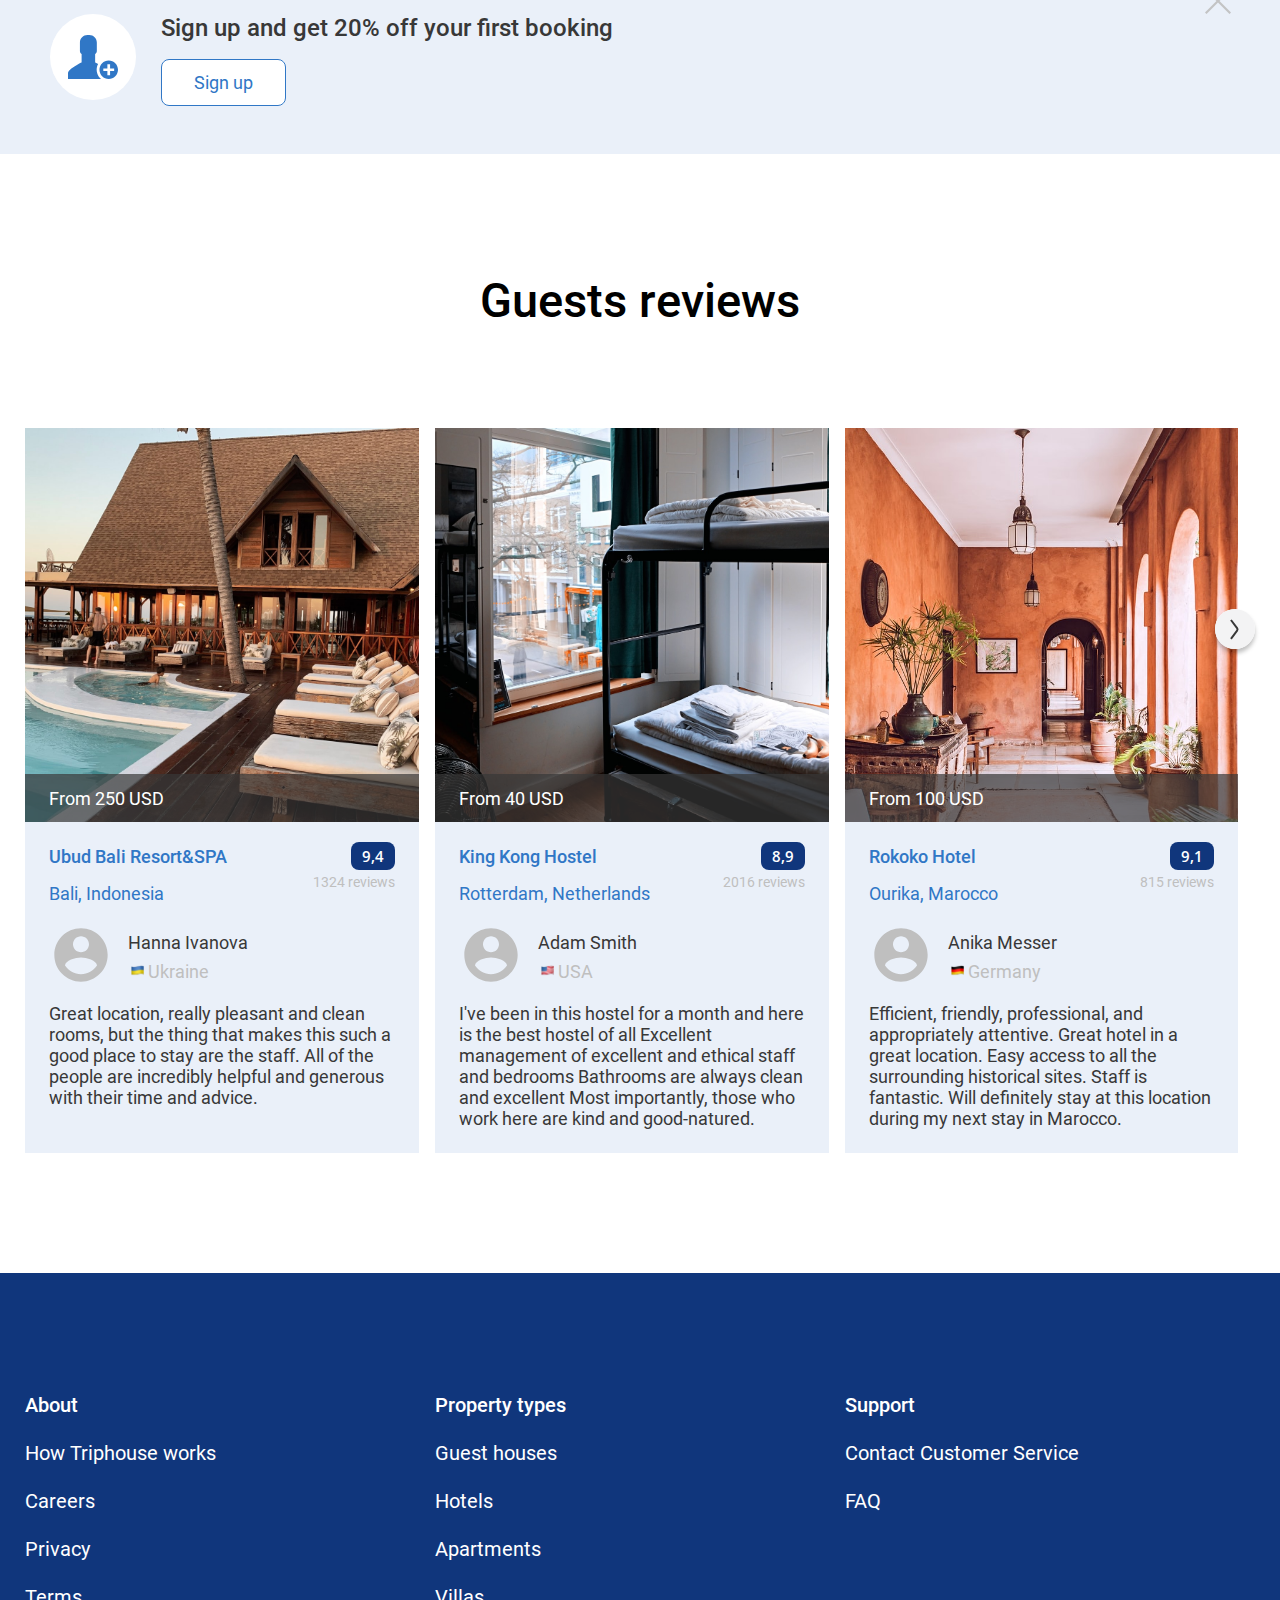
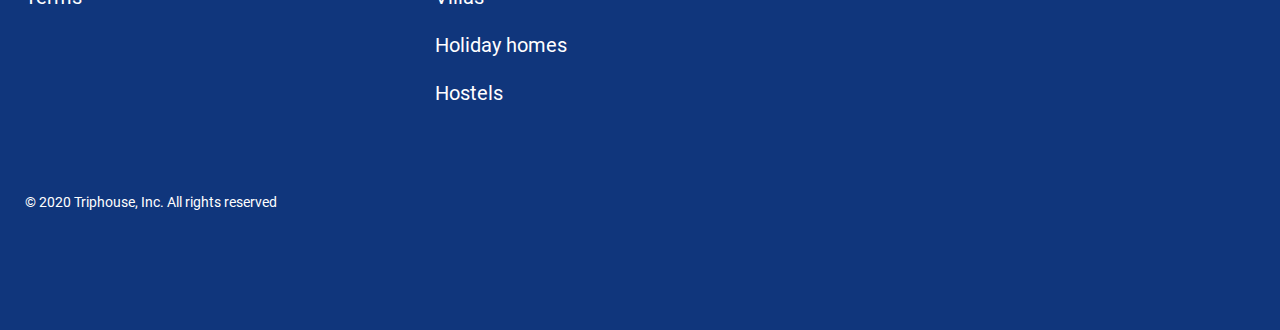
==== commit 290c6ae0: "This is my 11th homework. Guests reviews block. For desktop and mobile." ====
--- a/index.html
+++ b/index.html
@@ -734,7 +734,7 @@
                                     </div>
                                     <div class="gr-card-user">
                                         <div class="gr-card-usericon">
-                                            <svg width="54" height="54" fill="none" xmlns="http://www.w3.org/2000/svg">
+                                            <svg viewBox="0 0 54 54" fill="none" xmlns="http://www.w3.org/2000/svg">
                                                 <path d="M27.0002.3333C12.2802.3333.3335 12.2799.3335 26.9999c0 14.72 11.9467 26.6667 26.6667 26.6667 14.72 0 26.6666-11.9467 26.6666-26.6667 0-14.72-11.9466-26.6666-26.6666-26.6666zm0 8c4.4266 0 8 3.5733 8 8 0 4.4266-3.5734 8-8 8-4.4267 0-8-3.5734-8-8 0-4.4267 3.5733-8 8-8zm0 37.8666c-6.6667 0-12.56-3.4133-16-8.5866.08-5.3067 10.6666-8.2134 16-8.2134 5.3066 0 15.92 2.9067 16 8.2134-3.44 5.1733-9.3334 8.5866-16 8.5866z" fill="#BFBFBF"/>
                                             </svg>
                                         </div>
@@ -749,7 +749,7 @@
                                                         </pattern>
                                                         <image id="image0" width="64" height="64" xlink:href="[data-uri]"/>
                                                     </defs>
-                                                </svg> Ukraine
+                                                </svg><span>Ukraine</span>
                                             </div>
                                         </div>
                                     </div>
@@ -779,7 +779,7 @@
                                     </div>
                                     <div class="gr-card-user">
                                         <div class="gr-card-usericon">
-                                            <svg width="54" height="54" fill="none" xmlns="http://www.w3.org/2000/svg">
+                                            <svg viewBox="0 0 54 54" fill="none" xmlns="http://www.w3.org/2000/svg">
                                                 <path d="M27.0002.3333C12.2802.3333.3335 12.2799.3335 26.9999c0 14.72 11.9467 26.6667 26.6667 26.6667 14.72 0 26.6666-11.9467 26.6666-26.6667 0-14.72-11.9466-26.6666-26.6666-26.6666zm0 8c4.4266 0 8 3.5733 8 8 0 4.4266-3.5734 8-8 8-4.4267 0-8-3.5734-8-8 0-4.4267 3.5733-8 8-8zm0 37.8666c-6.6667 0-12.56-3.4133-16-8.5866.08-5.3067 10.6666-8.2134 16-8.2134 5.3066 0 15.92 2.9067 16 8.2134-3.44 5.1733-9.3334 8.5866-16 8.5866z" fill="#BFBFBF"/>
                                             </svg>
                                         </div>
@@ -794,7 +794,7 @@
                                                         </pattern>
                                                         <image id="image1" width="64" height="64" xlink:href="[data-uri]"/>
                                                     </defs>
-                                                </svg> USA
+                                                </svg><span>USA</span>
                                             </div>
                                         </div>
                                     </div>
@@ -826,7 +826,7 @@
                                     </div>
                                     <div class="gr-card-user">
                                         <div class="gr-card-usericon">
-                                            <svg width="54" height="54" fill="none" xmlns="http://www.w3.org/2000/svg">
+                                            <svg viewBox="0 0 54 54" fill="none" xmlns="http://www.w3.org/2000/svg">
                                                 <path d="M27.0002.3333C12.2802.3333.3335 12.2799.3335 26.9999c0 14.72 11.9467 26.6667 26.6667 26.6667 14.72 0 26.6666-11.9467 26.6666-26.6667 0-14.72-11.9466-26.6666-26.6666-26.6666zm0 8c4.4266 0 8 3.5733 8 8 0 4.4266-3.5734 8-8 8-4.4267 0-8-3.5734-8-8 0-4.4267 3.5733-8 8-8zm0 37.8666c-6.6667 0-12.56-3.4133-16-8.5866.08-5.3067 10.6666-8.2134 16-8.2134 5.3066 0 15.92 2.9067 16 8.2134-3.44 5.1733-9.3334 8.5866-16 8.5866z" fill="#BFBFBF"/>
                                             </svg>
                                         </div>
@@ -841,8 +841,7 @@
                                                         </pattern>
                                                         <image id="image2" width="64" height="64" xlink:href="[data-uri]"/>
                                                     </defs>
-                                                </svg>
-                                                Germany
+                                                </svg><span>Germany</span>
                                             </div>
                                         </div>
                                     </div>
--- a/style.css
+++ b/style.css
@@ -838,6 +838,10 @@
 .gr-card-usericon{
     padding: 0 20px 0 5px;
 }
+.gr-card-usericon svg{
+    width: 54px;
+    height: 54px;
+}
 .gr-card-username{
     font-size: 18px;
     line-height: 21px;
@@ -1373,8 +1377,31 @@
     .gr-list-card{
         padding: 0;
     }
+    .gr-card-title{
+        padding-bottom: 8px;
+    }
+    .gr-card-middle{
+        padding-bottom: 16px;
+    }
     .gr-card-content{
         padding: 12px 0;
+    }
+    .gr-card-content p,
+    .gr-card-content h5,
+    .gr-card-content span{
+        font-size: 15px;
+        line-height: 18px;
+    }
+     p.gr-card-reviews{
+        font-size: 12px;
+        line-height: 14px;
+    }
+    .gr-card-usericon svg{
+        width: 44px;
+        height: 44px;
+    }
+    .gr-card-username{
+        padding-bottom: 4px;
     }
     .gr-card-slider{
         display: block;
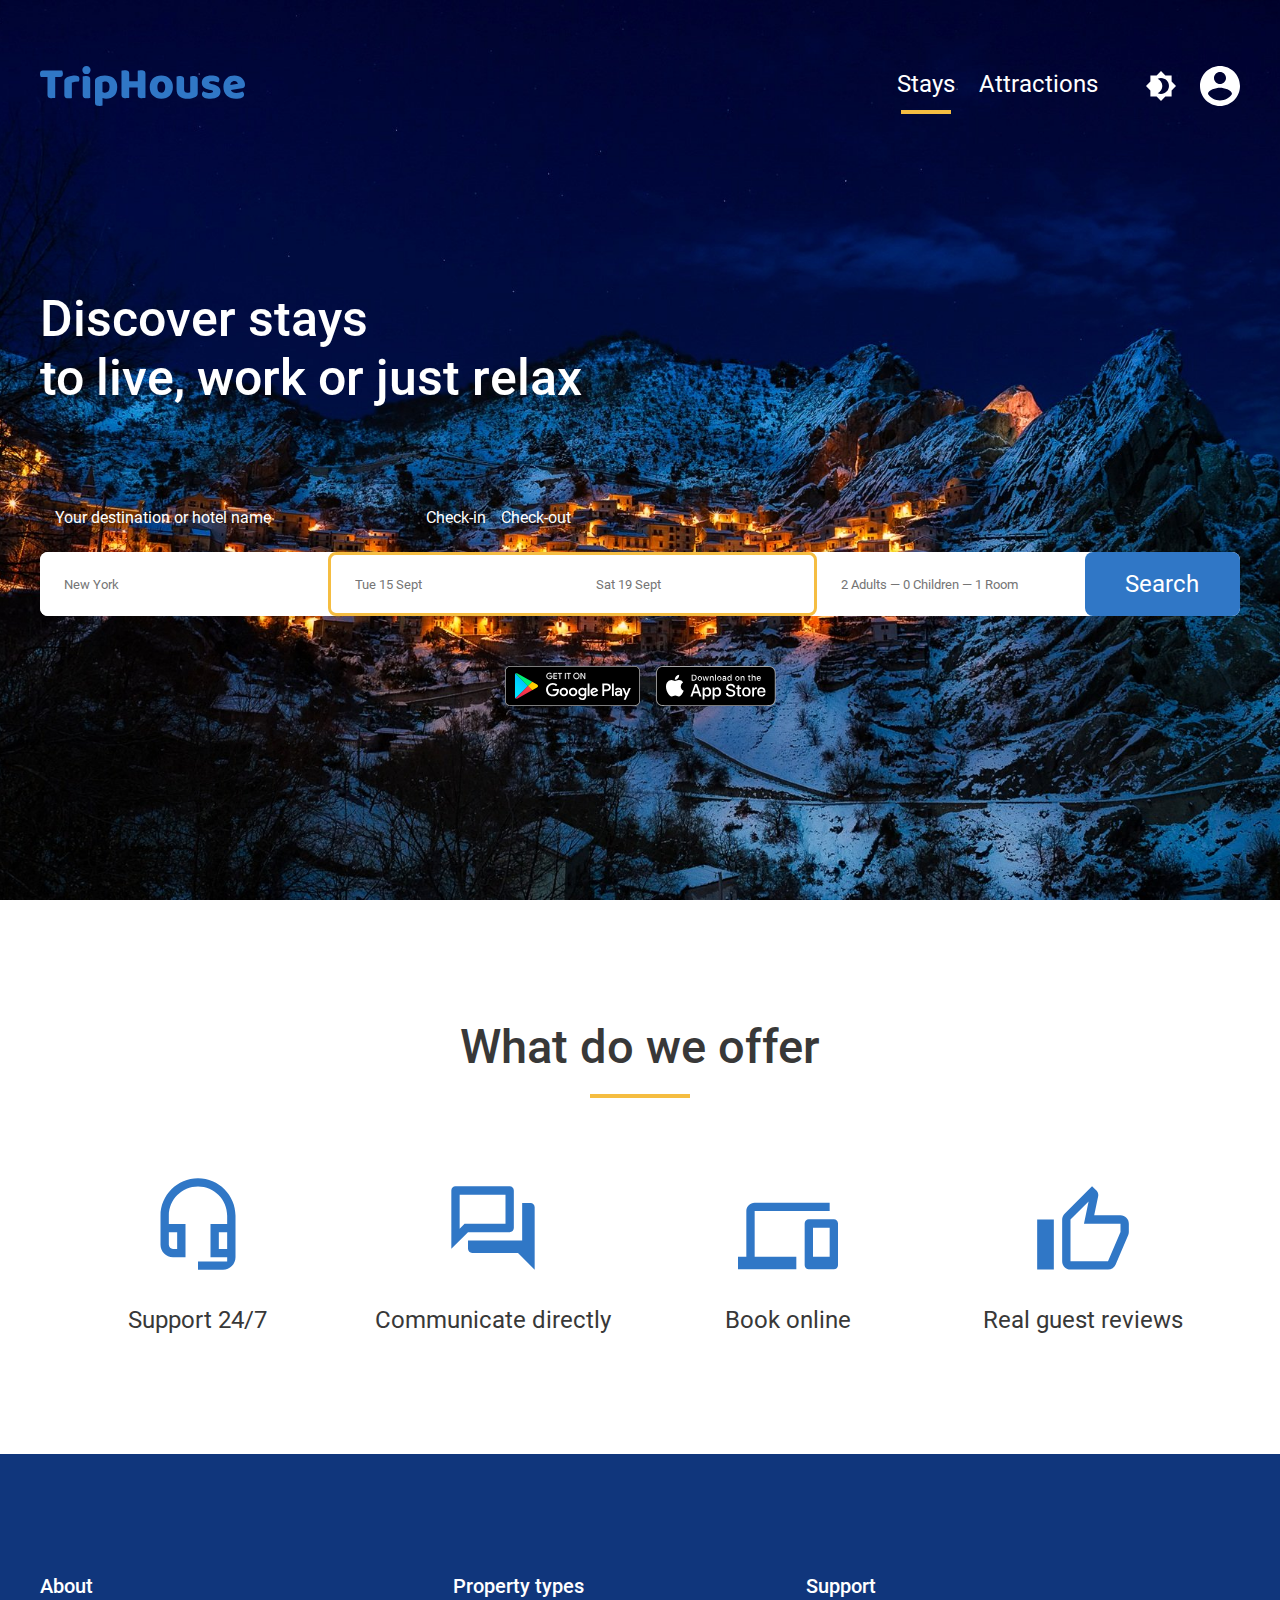
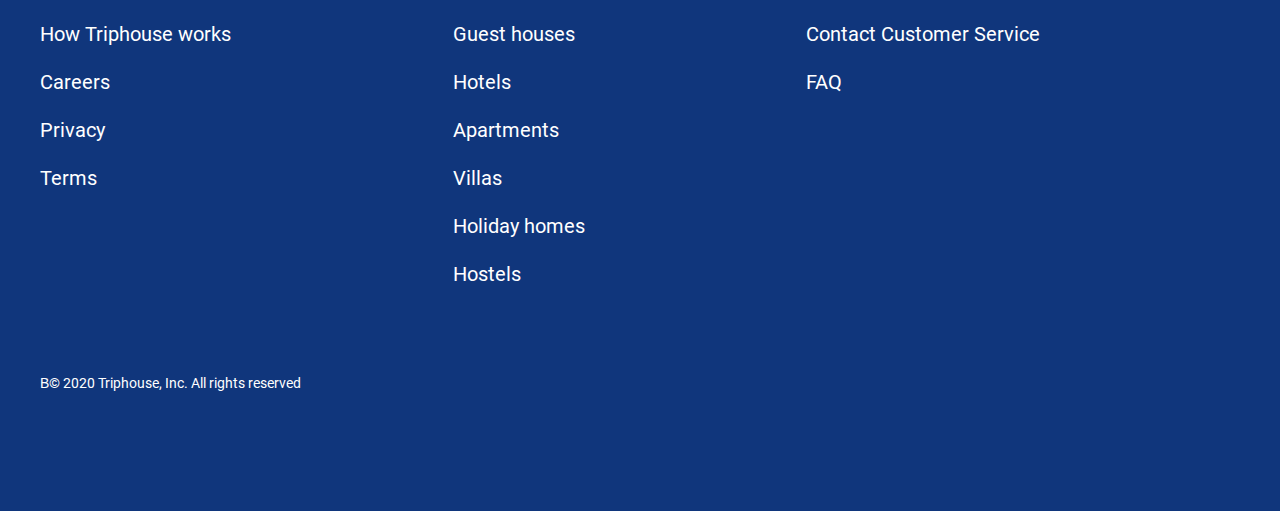
==== commit 3ca3d7a3: "Merge branch 'main' into lesson-8" ====
--- a/index.html
+++ b/index.html
@@ -9,904 +9,182 @@
 </head>
 <body>
 <header class="header">
-    <div class="container">
-        <div class="header-body">
-            <div class="header-logo">
-                <a href="#" class="header-logo-link">
-                    <svg width="205" height="40" viewBox="0 0 205 40" fill="none" xmlns="http://www.w3.org/2000/svg">
-                        <path d="M.84 11.024c-.206-.33-.397-.78-.574-1.35A6.033 6.033 0 010 7.874c0-1.17.25-2.01.752-2.52.532-.51 1.21-.765 2.036-.765h19.297c.207.33.398.78.575 1.35.177.57.266 1.17.266 1.8 0 1.17-.266 2.01-.797 2.52-.501.51-1.165.765-1.991.765h-4.913V31.81c-.325.09-.84.18-1.55.27-.678.09-1.356.135-2.035.135s-1.284-.06-1.815-.18c-.501-.09-.929-.27-1.283-.54-.354-.27-.62-.645-.797-1.125-.177-.48-.265-1.11-.265-1.89V11.024H.84zM31.85 31.946c-.295.09-.768.18-1.417.27-.62.09-1.268.135-1.947.135-.65 0-1.24-.045-1.77-.135-.502-.09-.93-.27-1.284-.54a2.792 2.792 0 01-.84-1.08c-.178-.48-.266-1.095-.266-1.845V15.253c0-.69.118-1.275.354-1.755a4.35 4.35 0 011.106-1.35c.472-.39 1.048-.734 1.726-1.034a16.838 16.838 0 014.736-1.395c.856-.15 1.711-.225 2.567-.225 1.416 0 2.538.285 3.364.855.826.54 1.239 1.44 1.239 2.7 0 .42-.06.84-.177 1.26-.118.39-.266.75-.443 1.08a20.679 20.679 0 00-3.806.359c-.62.12-1.21.255-1.77.405a6.74 6.74 0 00-1.372.45v15.343zM42.345 4.05c0-1.14.369-2.1 1.106-2.88.767-.78 1.77-1.17 3.01-1.17 1.24 0 2.228.39 2.965 1.17.767.78 1.151 1.74 1.151 2.88s-.384 2.1-1.15 2.88c-.738.779-1.727 1.169-2.966 1.169-1.24 0-2.242-.39-3.01-1.17-.737-.78-1.106-1.74-1.106-2.88zm7.878 27.896c-.325.06-.812.135-1.46.225-.62.12-1.255.18-1.904.18s-1.239-.045-1.77-.135c-.502-.09-.93-.27-1.284-.54a2.79 2.79 0 01-.84-1.08c-.178-.48-.266-1.095-.266-1.845V10.44c.325-.06.797-.135 1.416-.225.65-.12 1.298-.18 1.948-.18.649 0 1.224.045 1.726.135.53.09.973.27 1.327.54.355.27.62.645.797 1.125.207.45.31 1.05.31 1.8v18.312zM64.882 9.449c1.77 0 3.408.24 4.913.72 1.535.45 2.848 1.155 3.94 2.114 1.091.96 1.947 2.175 2.566 3.645.62 1.44.93 3.165.93 5.174 0 1.92-.266 3.6-.797 5.04s-1.283 2.654-2.257 3.644c-.974.96-2.154 1.68-3.54 2.16-1.358.48-2.878.72-4.56.72-1.268 0-2.448-.195-3.54-.585v7.47c-.295.089-.767.179-1.416.269-.65.12-1.314.18-1.992.18-.65 0-1.24-.045-1.77-.135-.502-.09-.93-.27-1.284-.54s-.62-.645-.797-1.125c-.177-.45-.265-1.05-.265-1.8V14.803c0-.81.162-1.47.487-1.98.354-.51.826-.975 1.416-1.394.915-.6 2.05-1.08 3.408-1.44 1.357-.36 2.877-.54 4.558-.54zm.09 17.188c3.038 0 4.558-1.845 4.558-5.535 0-1.92-.384-3.344-1.151-4.274-.738-.93-1.815-1.395-3.23-1.395-.561 0-1.063.075-1.506.225a5.15 5.15 0 00-1.15.45v9.899c.354.18.737.33 1.15.45.413.12.856.18 1.328.18zM105.466 31.811c-.325.09-.841.18-1.549.27-.679.09-1.357.135-2.036.135a8.28 8.28 0 01-1.815-.18 2.936 2.936 0 01-1.283-.54c-.354-.27-.62-.645-.797-1.125-.177-.48-.265-1.11-.265-1.89v-7.019h-8.498v10.349c-.325.09-.84.18-1.549.27-.679.09-1.357.135-2.036.135-.678 0-1.283-.06-1.815-.18-.501-.09-.929-.27-1.283-.54-.354-.27-.62-.645-.797-1.125-.177-.48-.265-1.11-.265-1.89V4.724c.324-.06.84-.135 1.549-.225.708-.12 1.387-.18 2.036-.18.678 0 1.269.06 1.77.18.531.09.974.27 1.328.54.354.27.62.645.796 1.125.178.48.266 1.11.266 1.89v7.2h8.498V4.723c.324-.06.84-.135 1.549-.225.708-.12 1.387-.18 2.036-.18.678 0 1.268.06 1.77.18.531.09.974.27 1.328.54.354.27.619.645.796 1.125.177.48.266 1.11.266 1.89v23.757zM132.901 21.057c0 1.86-.28 3.525-.841 4.995-.561 1.44-1.357 2.654-2.39 3.644-1.003.99-2.213 1.74-3.629 2.25-1.417.51-2.995.765-4.736.765-1.741 0-3.319-.27-4.736-.81-1.416-.54-2.64-1.305-3.673-2.295-1.003-1.02-1.785-2.25-2.346-3.69-.56-1.44-.841-3.059-.841-4.859 0-1.77.281-3.374.841-4.814.561-1.44 1.343-2.655 2.346-3.645a10.468 10.468 0 013.673-2.34c1.417-.54 2.995-.81 4.736-.81 1.741 0 3.319.286 4.736.856 1.416.54 2.626 1.32 3.629 2.34 1.033.99 1.829 2.204 2.39 3.644.561 1.44.841 3.03.841 4.77zm-15.491 0c0 1.83.34 3.24 1.018 4.23.708.96 1.682 1.44 2.921 1.44 1.24 0 2.184-.495 2.833-1.485.679-.99 1.018-2.385 1.018-4.185 0-1.8-.339-3.18-1.018-4.14-.679-.989-1.638-1.484-2.877-1.484-1.239 0-2.198.495-2.877 1.485-.678.96-1.018 2.34-1.018 4.14zM136.572 10.439c.295-.09.752-.18 1.372-.27.649-.09 1.313-.135 1.991-.135.649 0 1.225.045 1.726.135.531.09.974.27 1.328.54.354.27.62.645.797 1.125.206.45.31 1.05.31 1.8v9.673c0 1.23.295 2.115.885 2.655.59.51 1.445.765 2.567.765.678 0 1.224-.06 1.637-.18.443-.12.782-.24 1.018-.36V10.439c.295-.09.753-.18 1.372-.27.649-.09 1.313-.135 1.992-.135.649 0 1.224.045 1.726.135.531.09.974.27 1.328.54.354.27.619.645.796 1.125.207.45.31 1.05.31 1.8v13.678c0 1.5-.619 2.624-1.859 3.374-1.032.66-2.272 1.155-3.717 1.485-1.417.36-2.966.54-4.648.54-1.593 0-3.068-.18-4.425-.54-1.328-.36-2.479-.915-3.453-1.665-.973-.75-1.726-1.71-2.257-2.88-.531-1.2-.796-2.64-.796-4.319V10.44zM180.478 25.467c0 2.28-.841 4.064-2.523 5.354-1.682 1.29-4.161 1.935-7.436 1.935-1.239 0-2.39-.09-3.452-.27-1.062-.18-1.977-.45-2.744-.81-.737-.39-1.328-.87-1.77-1.44-.413-.57-.62-1.245-.62-2.024 0-.72.148-1.32.443-1.8.295-.51.649-.93 1.062-1.26.856.48 1.829.915 2.921 1.305 1.121.36 2.405.54 3.851.54.914 0 1.608-.135 2.08-.405.501-.27.752-.63.752-1.08 0-.42-.177-.75-.531-.99-.354-.24-.944-.435-1.77-.585l-1.328-.27c-2.567-.51-4.485-1.305-5.754-2.385-1.239-1.11-1.859-2.684-1.859-4.724 0-1.11.236-2.115.709-3.015a6.286 6.286 0 011.991-2.25c.856-.6 1.874-1.064 3.054-1.394 1.21-.33 2.538-.495 3.983-.495 1.092 0 2.11.09 3.054.27.974.15 1.815.39 2.523.72.708.33 1.269.765 1.682 1.304.413.51.619 1.125.619 1.845 0 .69-.132 1.29-.398 1.8-.236.48-.546.885-.929 1.215-.236-.15-.591-.3-1.063-.45-.472-.18-.988-.33-1.549-.45-.56-.15-1.136-.27-1.726-.36a9.82 9.82 0 00-1.549-.135c-.974 0-1.726.12-2.257.36-.531.21-.797.555-.797 1.035 0 .33.148.6.443.81.295.21.856.405 1.682.585l1.372.315c2.832.66 4.839 1.575 6.019 2.744 1.21 1.14 1.815 2.625 1.815 4.455zM195.706 32.71c-1.741 0-3.364-.24-4.869-.719a11.498 11.498 0 01-3.895-2.25c-1.091-.99-1.962-2.234-2.611-3.734-.619-1.5-.929-3.255-.929-5.265 0-1.98.31-3.674.929-5.084.649-1.44 1.49-2.61 2.523-3.51a9.525 9.525 0 013.541-2.024 12.601 12.601 0 014.071-.675c1.564 0 2.981.24 4.249.72 1.299.48 2.405 1.14 3.32 1.98a8.426 8.426 0 012.168 3.014c.531 1.17.797 2.445.797 3.825 0 1.02-.28 1.8-.841 2.34-.561.54-1.342.884-2.346 1.034l-10.932 1.665c.325.99.989 1.74 1.992 2.25 1.003.48 2.154.72 3.452.72 1.21 0 2.346-.15 3.408-.45 1.092-.33 1.977-.705 2.656-1.125.472.3.87.72 1.195 1.26.324.54.487 1.11.487 1.71 0 1.35-.62 2.354-1.859 3.014-.944.51-2.007.855-3.187 1.035-1.18.18-2.287.27-3.319.27zm-1.24-17.682c-.708 0-1.327.12-1.858.36-.502.24-.915.555-1.24.945-.324.36-.575.78-.752 1.26-.148.45-.236.915-.266 1.395l7.569-1.26c-.089-.6-.413-1.2-.974-1.8-.561-.6-1.387-.9-2.479-.9z" fill="#3077C6"/>
-                    </svg>
-                </a>
-            </div>
-            <nav class="header-nav">
-                <ul class="header-list">
-                    <li class="header-item-txt"><span>Stays</span></li>
-                    <li class="header-item-txt"><span>Attractions</span></li>
-                </ul>
-                <ul class="header-icons">
-                    <li class="header-item">
-                        <svg width="30" height="30" viewBox="0 0 30 30" fill="none" xmlns="http://www.w3.org/2000/svg">
-                            <path d="M25.61 10.61V4.39h-6.22L15 0l-4.39 4.39H4.39v6.22L0 15l4.39 4.39v6.22h6.22L15 30l4.39-4.39h6.22v-6.22L30 15l-4.39-4.39zM15 22.958a7.924 7.924 0 01-3.316-.73c2.732-1.26 4.642-4.018 4.642-7.228s-1.91-5.968-4.642-7.228A7.924 7.924 0 0115 7.042c4.39 0 7.958 3.568 7.958 7.958 0 4.39-3.568 7.958-7.958 7.958z" fill="#fff"/>
+    <div class="wrapper">
+        <div class="container">
+            <div class="header-body">
+                <div class="header-logo">
+                    <a href="#" class="header-logo-link">
+                        <svg width="205" height="40" viewBox="0 0 205 40" fill="none" xmlns="http://www.w3.org/2000/svg">
+                            <path d="M.84 11.024c-.206-.33-.397-.78-.574-1.35A6.033 6.033 0 010 7.874c0-1.17.25-2.01.752-2.52.532-.51 1.21-.765 2.036-.765h19.297c.207.33.398.78.575 1.35.177.57.266 1.17.266 1.8 0 1.17-.266 2.01-.797 2.52-.501.51-1.165.765-1.991.765h-4.913V31.81c-.325.09-.84.18-1.55.27-.678.09-1.356.135-2.035.135s-1.284-.06-1.815-.18c-.501-.09-.929-.27-1.283-.54-.354-.27-.62-.645-.797-1.125-.177-.48-.265-1.11-.265-1.89V11.024H.84zM31.85 31.946c-.295.09-.768.18-1.417.27-.62.09-1.268.135-1.947.135-.65 0-1.24-.045-1.77-.135-.502-.09-.93-.27-1.284-.54a2.792 2.792 0 01-.84-1.08c-.178-.48-.266-1.095-.266-1.845V15.253c0-.69.118-1.275.354-1.755a4.35 4.35 0 011.106-1.35c.472-.39 1.048-.734 1.726-1.034a16.838 16.838 0 014.736-1.395c.856-.15 1.711-.225 2.567-.225 1.416 0 2.538.285 3.364.855.826.54 1.239 1.44 1.239 2.7 0 .42-.06.84-.177 1.26-.118.39-.266.75-.443 1.08a20.679 20.679 0 00-3.806.359c-.62.12-1.21.255-1.77.405a6.74 6.74 0 00-1.372.45v15.343zM42.345 4.05c0-1.14.369-2.1 1.106-2.88.767-.78 1.77-1.17 3.01-1.17 1.24 0 2.228.39 2.965 1.17.767.78 1.151 1.74 1.151 2.88s-.384 2.1-1.15 2.88c-.738.779-1.727 1.169-2.966 1.169-1.24 0-2.242-.39-3.01-1.17-.737-.78-1.106-1.74-1.106-2.88zm7.878 27.896c-.325.06-.812.135-1.46.225-.62.12-1.255.18-1.904.18s-1.239-.045-1.77-.135c-.502-.09-.93-.27-1.284-.54a2.79 2.79 0 01-.84-1.08c-.178-.48-.266-1.095-.266-1.845V10.44c.325-.06.797-.135 1.416-.225.65-.12 1.298-.18 1.948-.18.649 0 1.224.045 1.726.135.53.09.973.27 1.327.54.355.27.62.645.797 1.125.207.45.31 1.05.31 1.8v18.312zM64.882 9.449c1.77 0 3.408.24 4.913.72 1.535.45 2.848 1.155 3.94 2.114 1.091.96 1.947 2.175 2.566 3.645.62 1.44.93 3.165.93 5.174 0 1.92-.266 3.6-.797 5.04s-1.283 2.654-2.257 3.644c-.974.96-2.154 1.68-3.54 2.16-1.358.48-2.878.72-4.56.72-1.268 0-2.448-.195-3.54-.585v7.47c-.295.089-.767.179-1.416.269-.65.12-1.314.18-1.992.18-.65 0-1.24-.045-1.77-.135-.502-.09-.93-.27-1.284-.54s-.62-.645-.797-1.125c-.177-.45-.265-1.05-.265-1.8V14.803c0-.81.162-1.47.487-1.98.354-.51.826-.975 1.416-1.394.915-.6 2.05-1.08 3.408-1.44 1.357-.36 2.877-.54 4.558-.54zm.09 17.188c3.038 0 4.558-1.845 4.558-5.535 0-1.92-.384-3.344-1.151-4.274-.738-.93-1.815-1.395-3.23-1.395-.561 0-1.063.075-1.506.225a5.15 5.15 0 00-1.15.45v9.899c.354.18.737.33 1.15.45.413.12.856.18 1.328.18zM105.466 31.811c-.325.09-.841.18-1.549.27-.679.09-1.357.135-2.036.135a8.28 8.28 0 01-1.815-.18 2.936 2.936 0 01-1.283-.54c-.354-.27-.62-.645-.797-1.125-.177-.48-.265-1.11-.265-1.89v-7.019h-8.498v10.349c-.325.09-.84.18-1.549.27-.679.09-1.357.135-2.036.135-.678 0-1.283-.06-1.815-.18-.501-.09-.929-.27-1.283-.54-.354-.27-.62-.645-.797-1.125-.177-.48-.265-1.11-.265-1.89V4.724c.324-.06.84-.135 1.549-.225.708-.12 1.387-.18 2.036-.18.678 0 1.269.06 1.77.18.531.09.974.27 1.328.54.354.27.62.645.796 1.125.178.48.266 1.11.266 1.89v7.2h8.498V4.723c.324-.06.84-.135 1.549-.225.708-.12 1.387-.18 2.036-.18.678 0 1.268.06 1.77.18.531.09.974.27 1.328.54.354.27.619.645.796 1.125.177.48.266 1.11.266 1.89v23.757zM132.901 21.057c0 1.86-.28 3.525-.841 4.995-.561 1.44-1.357 2.654-2.39 3.644-1.003.99-2.213 1.74-3.629 2.25-1.417.51-2.995.765-4.736.765-1.741 0-3.319-.27-4.736-.81-1.416-.54-2.64-1.305-3.673-2.295-1.003-1.02-1.785-2.25-2.346-3.69-.56-1.44-.841-3.059-.841-4.859 0-1.77.281-3.374.841-4.814.561-1.44 1.343-2.655 2.346-3.645a10.468 10.468 0 013.673-2.34c1.417-.54 2.995-.81 4.736-.81 1.741 0 3.319.286 4.736.856 1.416.54 2.626 1.32 3.629 2.34 1.033.99 1.829 2.204 2.39 3.644.561 1.44.841 3.03.841 4.77zm-15.491 0c0 1.83.34 3.24 1.018 4.23.708.96 1.682 1.44 2.921 1.44 1.24 0 2.184-.495 2.833-1.485.679-.99 1.018-2.385 1.018-4.185 0-1.8-.339-3.18-1.018-4.14-.679-.989-1.638-1.484-2.877-1.484-1.239 0-2.198.495-2.877 1.485-.678.96-1.018 2.34-1.018 4.14zM136.572 10.439c.295-.09.752-.18 1.372-.27.649-.09 1.313-.135 1.991-.135.649 0 1.225.045 1.726.135.531.09.974.27 1.328.54.354.27.62.645.797 1.125.206.45.31 1.05.31 1.8v9.673c0 1.23.295 2.115.885 2.655.59.51 1.445.765 2.567.765.678 0 1.224-.06 1.637-.18.443-.12.782-.24 1.018-.36V10.439c.295-.09.753-.18 1.372-.27.649-.09 1.313-.135 1.992-.135.649 0 1.224.045 1.726.135.531.09.974.27 1.328.54.354.27.619.645.796 1.125.207.45.31 1.05.31 1.8v13.678c0 1.5-.619 2.624-1.859 3.374-1.032.66-2.272 1.155-3.717 1.485-1.417.36-2.966.54-4.648.54-1.593 0-3.068-.18-4.425-.54-1.328-.36-2.479-.915-3.453-1.665-.973-.75-1.726-1.71-2.257-2.88-.531-1.2-.796-2.64-.796-4.319V10.44zM180.478 25.467c0 2.28-.841 4.064-2.523 5.354-1.682 1.29-4.161 1.935-7.436 1.935-1.239 0-2.39-.09-3.452-.27-1.062-.18-1.977-.45-2.744-.81-.737-.39-1.328-.87-1.77-1.44-.413-.57-.62-1.245-.62-2.024 0-.72.148-1.32.443-1.8.295-.51.649-.93 1.062-1.26.856.48 1.829.915 2.921 1.305 1.121.36 2.405.54 3.851.54.914 0 1.608-.135 2.08-.405.501-.27.752-.63.752-1.08 0-.42-.177-.75-.531-.99-.354-.24-.944-.435-1.77-.585l-1.328-.27c-2.567-.51-4.485-1.305-5.754-2.385-1.239-1.11-1.859-2.684-1.859-4.724 0-1.11.236-2.115.709-3.015a6.286 6.286 0 011.991-2.25c.856-.6 1.874-1.064 3.054-1.394 1.21-.33 2.538-.495 3.983-.495 1.092 0 2.11.09 3.054.27.974.15 1.815.39 2.523.72.708.33 1.269.765 1.682 1.304.413.51.619 1.125.619 1.845 0 .69-.132 1.29-.398 1.8-.236.48-.546.885-.929 1.215-.236-.15-.591-.3-1.063-.45-.472-.18-.988-.33-1.549-.45-.56-.15-1.136-.27-1.726-.36a9.82 9.82 0 00-1.549-.135c-.974 0-1.726.12-2.257.36-.531.21-.797.555-.797 1.035 0 .33.148.6.443.81.295.21.856.405 1.682.585l1.372.315c2.832.66 4.839 1.575 6.019 2.744 1.21 1.14 1.815 2.625 1.815 4.455zM195.706 32.71c-1.741 0-3.364-.24-4.869-.719a11.498 11.498 0 01-3.895-2.25c-1.091-.99-1.962-2.234-2.611-3.734-.619-1.5-.929-3.255-.929-5.265 0-1.98.31-3.674.929-5.084.649-1.44 1.49-2.61 2.523-3.51a9.525 9.525 0 013.541-2.024 12.601 12.601 0 014.071-.675c1.564 0 2.981.24 4.249.72 1.299.48 2.405 1.14 3.32 1.98a8.426 8.426 0 012.168 3.014c.531 1.17.797 2.445.797 3.825 0 1.02-.28 1.8-.841 2.34-.561.54-1.342.884-2.346 1.034l-10.932 1.665c.325.99.989 1.74 1.992 2.25 1.003.48 2.154.72 3.452.72 1.21 0 2.346-.15 3.408-.45 1.092-.33 1.977-.705 2.656-1.125.472.3.87.72 1.195 1.26.324.54.487 1.11.487 1.71 0 1.35-.62 2.354-1.859 3.014-.944.51-2.007.855-3.187 1.035-1.18.18-2.287.27-3.319.27zm-1.24-17.682c-.708 0-1.327.12-1.858.36-.502.24-.915.555-1.24.945-.324.36-.575.78-.752 1.26-.148.45-.236.915-.266 1.395l7.569-1.26c-.089-.6-.413-1.2-.974-1.8-.561-.6-1.387-.9-2.479-.9z" fill="#3077C6"/>
                         </svg>
-                    </li>
-                    <li class="header-item">
-                        <svg width="40" height="40" viewBox="0 0 40 40"fill="none" xmlns="http://www.w3.org/2000/svg">
-                            <path d="M20 0C8.96 0 0 8.96 0 20s8.96 20 20 20 20-8.96 20-20S31.04 0 20 0zm0 6c3.32 0 6 2.68 6 6s-2.68 6-6 6-6-2.68-6-6 2.68-6 6-6zm0 28.4c-5 0-9.42-2.56-12-6.44.06-3.98 8-6.16 12-6.16 3.98 0 11.94 2.18 12 6.16-2.58 3.88-7 6.44-12 6.44z" fill="#fff"/>
-                        </svg>
-                    </li>
-                </ul>
-                <div class="header-menu">
-                    <a href="#" class="header-menu-button">
-                        <span></span>
                     </a>
                 </div>
-            </nav>
+                <nav class="header-nav">
+                    <ul class="header-list">
+                        <li class="header-item"><p class="header-point">Stays</p>
+                            <hr class="line">
+                        </li>
+                        <li class="header-item"><p class="header-point">Attractions</p></li>
+                    </ul>
+                    <ul class="header-icons">
+                        <li class="header-item">
+                            <svg width="30" height="30" viewBox="0 0 30 30" fill="none" xmlns="http://www.w3.org/2000/svg">
+                                <path d="M25.61 10.61V4.39h-6.22L15 0l-4.39 4.39H4.39v6.22L0 15l4.39 4.39v6.22h6.22L15 30l4.39-4.39h6.22v-6.22L30 15l-4.39-4.39zM15 22.958a7.924 7.924 0 01-3.316-.73c2.732-1.26 4.642-4.018 4.642-7.228s-1.91-5.968-4.642-7.228A7.924 7.924 0 0115 7.042c4.39 0 7.958 3.568 7.958 7.958 0 4.39-3.568 7.958-7.958 7.958z" fill="#fff"/>
+                            </svg>
+                        </li>
+                        <li class="header-item">
+                            <svg width="40" height="40" viewBox="0 0 40 40"fill="none" xmlns="http://www.w3.org/2000/svg">
+                                <path d="M20 0C8.96 0 0 8.96 0 20s8.96 20 20 20 20-8.96 20-20S31.04 0 20 0zm0 6c3.32 0 6 2.68 6 6s-2.68 6-6 6-6-2.68-6-6 2.68-6 6-6zm0 28.4c-5 0-9.42-2.56-12-6.44.06-3.98 8-6.16 12-6.16 3.98 0 11.94 2.18 12 6.16-2.58 3.88-7 6.44-12 6.44z" fill="#fff"/>
+                            </svg>
+                        </li>
+                    </ul>
+                    <div class="header-menu">
+                        <a href="#" class="header-menu-button">
+                            <span></span>
+                        </a>
+                    </div>
+                </nav>
+            </div>
         </div>
     </div>
 </header>
-<section class="intro">
-    <div class="container">
-        <h1 class="intro-title">Discover stays<br>to live, work or just relax
-        </h1>
-        <form action="#" class="form" method="post">
-            <div class="inputs">
-                <div class="search-form-group destination col-4 col-md-12 col-sm-6">
-                    <svg class="loupe-icon destination-loupe-icon" width="16" height="16" fill="none" xmlns="http://www.w3.org/2000/svg">
-                        <path d="M11.4351 10.0629h-.7227l-.2561-.247c.8965-1.0429 1.4362-2.3968 1.4362-3.8696C11.8925 2.662 9.2305 0 5.9462 0 2.6622 0 0 2.662 0 5.9463c0 3.2841 2.662 5.9462 5.9463 5.9462 1.4728 0 2.8267-.5397 3.8696-1.4362l.247.2561v.7227L14.6369 16 16 14.6369l-4.5649-4.574zm-5.4889 0c-2.2778 0-4.1166-1.8388-4.1166-4.1167 0-2.2778 1.8388-4.1166 4.1166-4.1166 2.278 0 4.1167 1.8388 4.1167 4.1166 0 2.278-1.8388 4.1167-4.1167 4.1167z" fill="#BFBFBF"/>
-                    </svg>
-                    <input type="text" id="destination" class="destination-form input-form" placeholder="New York">
-                    <label class="label label-1" for="destination">Your destination or hotel name</label>
-                </div>
-                <div class="search-form-group dates col-3 col-md-6 col-sm-6">
-                    <input type="text" id="date1" class="date-form input-form" placeholder="Tue 15 Sept" onfocus="(this.type='date')">
-                    <label class="label label-2" for="date1">Check-in</label>
-                    <input type="text" id="date2" class="date-form input-form" placeholder="Sat 19 Sept" onfocus="(this.type='date')">
-                    <label class="label label-3" for="date2">Check-out</label>
-                    <label class="label check-label-desktop" for="date1">Check-in — Check-out</label>
-                </div>
-                <div class="search-form-group persons col-3 col-md-6 col-sm-6">
-                    <input type="checkbox" id="checkbox" checked>
-                    <label class="persons-label" for="checkbox">
-                                <span class="span-guests">
-                                    <span class="guest adults">2 Adults</span>
-                                    <span class="guest adults">0 Children</span>
-                                    <span class="guest adults">1 Room</span>
-                                </span>
-                    </label>
-                    <div class="block">
-                        <div class="box">
-                            <div class="item">
-                                <span>Adults</span>
-                                <div class="choose">
-                                    <input style="display: none" class="input" type="number" min="1" max="6" value="2" >
-                                    <button type="button" class="btn"><span>-</span></button>
-                                    <span>2</span>
-                                    <button type="button" class="btn"><span>+</span></button>
-                                </div>
-                            </div>
-                            <div class="item">
-                                <span>Children</span>
-                                <div class="choose">
-                                    <input style="display: none" class="input" type="number" min="1" max="6" value="0" >
-                                    <button type="button" class="btn"><span>-</span></button>
-                                    <span>0</span>
-                                    <button type="button" class="btn"><span>+</span></button>
-                                </div>
-                            </div>
-                            <div class="item">
-                                <span>Rooms</span>
-                                <div class="choose">
-                                    <input style="display: none" class="input" type="number" min="1" max="6" value="1" >
-                                    <button type="button" class="btn disabled-btn"><span>-</span></button>
-                                    <span>1</span>
-                                    <button type="button" class="btn"><span>+</span></button>
-                                </div>
-                            </div>
-                            <div class="child-age">
-                                <p class="child-age-span">What is the age of the child you’re travelling with?</p>
-                                <select class="select-child-age">
-                                    <option value="0">0 years old</option>
-                                    <option value="1">1 years old</option>
-                                    <option value="2">2 years old</option>
-                                    <option value="3">3 years old</option>
-                                    <option value="4">4 years old</option>
-                                    <option value="5">5 years old</option>
-                                    <option value="6">6 years old</option>
-                                    <option value="7">7 years old</option>
-                                    <option value="8">8 years old</option>
-                                    <option value="9">9 years old</option>
-                                    <option value="10">10 years old</option>
-                                    <option value="11">11 years old</option>
-                                    <option value="12">12 years old</option>
-                                    <option value="13">13 years old</option>
-                                    <option value="14">14 years old</option>
-                                    <option value="15">15 years old</option>
-                                    <option value="16">16 years old</option>
-                                    <option value="17">17 years old</option>
-                                </select>
-                            </div>
+<main class="main">
+    <section class="intro">
+        <div class="wrapper">
+            <div class="container">
+                <h1 class="intro-title">Discover stays<br>to live, work or just relax
+                </h1>
+                <form action="#" class="form" method="post">
+                    <div class="labels">
+                        <label for="destination">Your destination or hotel name</label>
+                        <label for="date1">Check-in</label>
+                        <label for="date2">Check-out</label>
+                    </div>
+                    <div class="inputs">
+                        <div class="destination">
+                            <input type="text" id="destination" class="destination-form input-form" placeholder="New York">
+                        </div>
+                        <div class="dates">
+                            <input type="text" id="date1" class="date-form input-form" placeholder="Tue 15 Sept" onfocus="(this.type='date')">
+                            <input type="text" id="date2" class="date-form input-form" placeholder="Sat 19 Sept" onfocus="(this.type='date')">
+                        </div>
+                        <div class="persons">
+                            <input type="number" id="persons" class="persons-form input-form" placeholder="2 Adults &mdash; 0 Children &mdash; 1 Room">
+                        </div>
+                        <div class="submit">
+                            <input type="submit" id="submit" class="submit-form input-form" value="Search">
                         </div>
                     </div>
-                </div>
-                <div class="submit col-2 col-md-12 col-sm-6">
-                    <input type="submit" id="submit" class="submit-form input-form" value="Search">
+                </form>
+                <div class="apps-form">
+                    <div class="apps-link-form">
+                        <a href="#" class="apps-link">
+                            <svg width="135" height="40" fill="none" xmlns="http://www.w3.org/2000/svg">
+                                <path d="M130 39.9999H5c-2.75 0-5-2.2499-5-4.9999V5c0-2.75 2.25-5 5-5h125c2.75 0 5 2.25 5 5v30c0 2.75-2.25 4.9999-5 4.9999z" fill="#000"/>
+                                <path d="M130 .8c2.32 0 4.2 1.88 4.2 4.2v30c0 2.32-1.88 4.2-4.2 4.2H5C2.68 39.2.8 37.32.8 35V5C.8 2.68 2.68.8 5 .8h125zm0-.8H5C2.25 0 0 2.25 0 5v30c0 2.75 2.25 4.9999 5 4.9999h125c2.75 0 5-2.2499 5-4.9999V5c0-2.75-2.25-5-5-5z" fill="#A6A6A6"/>
+                                <path d="M47.4201 10.24c0 .84-.25 1.51-.75 2-.56.59-1.3.89-2.2.89-.87 0-1.6-.3-2.21-.9-.61-.6-.91-1.35-.91-2.23 0-.89.3-1.63.91-2.23.61-.6 1.34-.9 2.21-.9.43 0 .84.08 1.23.25.39.17.7.39.94.67l-.53.53c-.4-.47-.94-.71-1.64-.71-.63 0-1.18.22-1.64.67-.46.44-.69 1.02-.69 1.73s.23 1.29.69 1.73c.46.44 1.01.67 1.64.67.67 0 1.23-.22 1.68-.67.29-.29.46-.7.5-1.22h-2.18V9.8h2.91c.02.15.04.3.04.44zM52.0303 7.74h-2.73v1.9h2.46v.7199h-2.46V12.26h2.73V13h-3.5V7h3.5v.74zM55.2801 13h-.77V7.74h-1.68V7h4.12v.74h-1.68V13h.01zM59.9399 13V7h.7701v6h-.7701zM64.1302 13h-.77V7.74h-1.68V7h4.12v.74h-1.68V13h.01zM73.6101 12.22c-.59.61-1.32.91-2.2.91-.88 0-1.61-.3-2.2-.91-.59-.61-.88-1.35-.88-2.22 0-.87.29-1.62.88-2.22.59-.61 1.32-.91 2.2-.91.87 0 1.6.3 2.2.91.59.61.89 1.35.89 2.22-.01.88-.3 1.62-.89 2.22zm-3.83-.5c.44.45.99.67 1.63.67.64 0 1.19-.22 1.63-.67.44-.45.67-1.02.67-1.72s-.22-1.27-.67-1.72c-.44-.45-.99-.67-1.63-.67-.64 0-1.19.22-1.63.67-.44.45-.67 1.02-.67 1.72s.23 1.27.67 1.72zM75.5801 13V7h.94l2.92 4.6699h.03l-.03-1.16v-3.51h.77V13h-.8l-3.05-4.89h-.03l.03 1.16V13h-.78z" fill="#fff" stroke="#fff" stroke-width=".2" stroke-miterlimit="10"/>
+                                <path d="M68.14 21.75c-2.35 0-4.27 1.79-4.27 4.25 0 2.4501 1.92 4.2501 4.27 4.2501 2.35 0 4.27-1.8 4.27-4.2501 0-2.46-1.92-4.25-4.27-4.25zm0 6.8301c-1.29 0-2.4-1.06-2.4-2.5801 0-1.53 1.11-2.58 2.4-2.58 1.29 0 2.4 1.05 2.4 2.58 0 1.5201-1.12 2.5801-2.4 2.5801zM58.82 21.75c-2.35 0-4.27 1.79-4.27 4.25 0 2.4501 1.92 4.2501 4.27 4.2501 2.35 0 4.27-1.8 4.27-4.2501 0-2.46-1.92-4.25-4.27-4.25zm0 6.8301c-1.29 0-2.4-1.06-2.4-2.5801 0-1.53 1.11-2.58 2.4-2.58 1.29 0 2.4 1.05 2.4 2.58 0 1.5201-1.11 2.5801-2.4 2.5801zM47.74 23.06v1.8h4.32c-.13 1.01-.47 1.76-.98 2.27-.63.6301-1.61 1.3201-3.33 1.3201-2.66 0-4.74-2.1401-4.74-4.8001 0-2.66 2.08-4.8 4.74-4.8 1.43 0 2.48.56 3.25 1.29l1.27-1.27c-1.08-1.03-2.51-1.82-4.53-1.82-3.64 0-6.7 2.96-6.7 6.61 0 3.64 3.06 6.6101 6.7 6.6101 1.97 0 3.45-.64 4.61-1.85C53.54 27.23 53.91 25.55 53.91 24.2c0-.42-.03-.81-.1-1.13h-6.07v-.01zm45.31 1.4c-.35-.95-1.43-2.71-3.64-2.71-2.19 0-4.01 1.72-4.01 4.25 0 2.3801 1.8 4.2501 4.22 4.2501 1.95 0 3.08-1.19 3.54-1.88l-1.45-.97c-.48.71-1.14 1.18-2.09 1.18s-1.63-.44-2.06-1.2901l5.69-2.35-.2-.48zm-5.8 1.42c-.05-1.64 1.27-2.48 2.22-2.48.74 0 1.37.37 1.58.9l-3.8 1.58zm-4.62 4.1201h1.87V17.5h-1.87v12.5001zM79.57 22.7h-.07c-.42-.5-1.22-.95-2.24-.95-2.13 0-4.08 1.87-4.08 4.27 0 2.3801 1.95 4.2401 4.08 4.2401 1.01 0 1.82-.45 2.24-.97h.06v.61c0 1.63-.87 2.5-2.27 2.5-1.14 0-1.85-.82-2.14-1.51l-1.63.68c.47 1.13 1.71 2.51 3.77 2.51 2.19 0 4.04-1.29 4.04-4.43V22.01h-1.77v.69h.01zm-2.15 5.8801c-1.29 0-2.37-1.08-2.37-2.5601 0-1.5 1.08-2.59 2.37-2.59 1.27 0 2.27 1.1 2.27 2.59.01 1.4801-.99 2.5601-2.27 2.5601zM101.81 17.5h-4.47v12.5001h1.87V25.26h2.61c2.07 0 4.1-1.5 4.1-3.88s-2.05-3.88-4.11-3.88zm.04 6.02H99.2v-4.29h2.65c1.4 0 2.19 1.16 2.19 2.14 0 .98-.79 2.15-2.19 2.15zm11.54-1.79c-1.35 0-2.75.6-3.33 1.91l1.66.69c.35-.69 1.01-.92 1.7-.92.96 0 1.95.58 1.96 1.61v.13c-.34-.19-1.06-.48-1.95-.48-1.79 0-3.6.98-3.6 2.81 0 1.6701 1.46 2.7501 3.1 2.7501 1.25 0 1.95-.56 2.38-1.22h.06v.97h1.8V25.19c.01-2.22-1.65-3.46-3.78-3.46zm-.23 6.8501c-.61 0-1.46-.31-1.46-1.06 0-.9601 1.06-1.3301 1.98-1.3301.82 0 1.21.18 1.7.42-.14 1.1501-1.14 1.9701-2.22 1.9701zM123.74 22l-2.14 5.42h-.06L119.32 22h-2.01l3.33 7.5801-1.9 4.21h1.95L125.82 22h-2.08zm-16.8 8.0001h1.87V17.5h-1.87v12.5001z" fill="#fff"/>
+                                <path d="M10.4395 7.54c-.29.31-.46.79-.46 1.4v22.12c0 .62.17 1.1.46 1.4l.07.07 12.39-12.38v-.3l-12.39-12.38-.07.07z" fill="url(#paint0_linear)"/>
+                                <path d="M27.0299 24.28l-4.13-4.13v-.3l4.13-4.13.09.05 4.89 2.78c1.4.79 1.4 2.09 0 2.89l-4.89 2.78-.09.06z" fill="url(#paint1_linear)"/>
+                                <path d="M27.1199 24.22l-4.22-4.22-12.46 12.46c.46.49 1.22.55 2.08.06l14.6-8.3z" fill="url(#paint2_linear)"/>
+                                <path d="M27.1197 15.78l-14.61-8.3c-.86-.49-1.62-.43-2.08.06L22.8997 20l4.22-4.22z" fill="url(#paint3_linear)"/>
+                                <path opacity=".2" d="M27.0294 24.13l-14.5199 8.25c-.81.46-1.54.43-2 .01l-.07.07.07.07c.47.42 1.19.45 2-.01l14.6099-8.3-.09-.09z" fill="#000"/>
+                                <path opacity=".12" d="M10.4395 32.3202c-.29-.31-.46-.79-.46-1.4v.15c0 .62.17 1.1.46 1.4l.07-.07-.07-.08zM32.0095 21.3l-4.99 2.8301.09.09 4.89-2.7801c.7-.4 1.05-.92 1.05-1.44-.05.47-.4.94-1.04 1.3z" fill="#000"/>
+                                <path opacity=".25" d="M12.5097 7.62l19.5 11.08c.63.36.9901.82 1.0501 1.3 0-.52-.3501-1.05-1.0501-1.44l-19.5-11.08c-1.4-.79-2.54-.13-2.54 1.47v.15c0-1.61 1.15-2.27 2.54-1.48z" fill="#fff"/><defs><linearGradient id="paint0_linear" x1="21.7992" y1="8.7097" x2="5.0169" y2="25.4922" gradientUnits="userSpaceOnUse"><stop stop-color="#00A0FF"/><stop offset=".0066" stop-color="#00A1FF"/><stop offset=".2601" stop-color="#00BEFF"/><stop offset=".5122" stop-color="#00D2FF"/><stop offset=".7604" stop-color="#00DFFF"/><stop offset="1" stop-color="#00E3FF"/></linearGradient><linearGradient id="paint1_linear" x1="33.8343" y1="20.0014" x2="9.6374" y2="20.0014" gradientUnits="userSpaceOnUse"><stop stop-color="#FFE000"/><stop offset=".4087" stop-color="#FFBD00"/><stop offset=".7754" stop-color="orange"/><stop offset="1" stop-color="#FF9C00"/></linearGradient><linearGradient id="paint2_linear" x1="24.8269" y1="22.2961" x2="2.0687" y2="45.0544" gradientUnits="userSpaceOnUse"><stop stop-color="#FF3A44"/><stop offset="1" stop-color="#C31162"/></linearGradient><linearGradient id="paint3_linear" x1="7.297" y1=".1762" x2="17.4596" y2="10.3387" gradientUnits="userSpaceOnUse"><stop stop-color="#32A071"/><stop offset=".0685" stop-color="#2DA771"/><stop offset=".4762" stop-color="#15CF74"/><stop offset=".8009" stop-color="#06E775"/><stop offset="1" stop-color="#00F076"/></linearGradient></defs>
+                            </svg>
+                        </a>
+                    </div>
+                    <div class="apps-link-form">
+                        <a href="#" class="apps-link">
+                            <svg width="120" height="40" fill="none" xmlns="http://www.w3.org/2000/svg">
+                                <path d="M110.135.0001H9.5347c-.3667 0-.729 0-1.0948.002-.3061.002-.6098.0078-.9189.0127a13.2148 13.2148 0 00-2.0039.1767 6.665 6.665 0 00-1.9009.627 6.4378 6.4378 0 00-1.6186 1.1787 6.2584 6.2584 0 00-1.1783 1.621 6.6011 6.6011 0 00-.625 1.9034 12.993 12.993 0 00-.1792 2.002C.006 7.8302.005 8.1378 0 8.4444v23.1142c.0049.3105.0059.6113.0152.9219a12.993 12.993 0 00.1792 2.0019c.11.6629.3207 1.3051.625 1.9043a6.2073 6.2073 0 001.1782 1.6143c.473.477 1.0194.875 1.6186 1.1787a6.6994 6.6994 0 001.9009.6308 13.443 13.443 0 002.0039.1768c.309.0068.6128.0107.919.0107.3657.002.728.002 1.0947.002H110.135c.359 0 .724 0 1.084-.002.304 0 .617-.0039.922-.0107.67-.0084 1.338-.0675 2-.1768a6.8048 6.8048 0 001.908-.6308 6.2934 6.2934 0 001.617-1.1787 6.4052 6.4052 0 001.182-1.6143c.302-.5996.51-1.2417.619-1.9043.111-.6617.173-1.3309.185-2.0019.004-.3106.004-.6114.004-.9219.008-.3633.008-.7246.008-1.0938V9.5362c0-.3662 0-.7295-.008-1.0918 0-.3066 0-.6142-.004-.9208a13.5702 13.5702 0 00-.185-2.002 6.648 6.648 0 00-.619-1.9034 6.4689 6.4689 0 00-2.799-2.7998 6.7702 6.7702 0 00-1.908-.627 13.045 13.045 0 00-2-.1767c-.305-.0049-.618-.0108-.922-.0127-.36-.002-.725-.002-1.084-.002v.0001z" fill="#A6A6A6"/>
+                                <path d="M8.4449 39.1251c-.3047 0-.602-.0039-.9043-.0107a12.6961 12.6961 0 01-1.8692-.1631 5.8867 5.8867 0 01-1.6567-.5479 5.4079 5.4079 0 01-1.397-1.0166 5.3226 5.3226 0 01-1.0205-1.3965 5.7217 5.7217 0 01-.543-1.6572 12.4134 12.4134 0 01-.1665-1.875C.8813 32.2472.873 31.545.873 31.545V8.4445s.0089-.6914.0147-.8946a12.37 12.37 0 01.1656-1.872 5.7552 5.7552 0 01.5434-1.6621 5.3732 5.3732 0 011.0152-1.398 5.5652 5.5652 0 011.4023-1.0224 5.8231 5.8231 0 011.6533-.544A12.5863 12.5863 0 017.543.8874l.9024-.0122H111.214l.913.0127c.623.0074 1.244.0617 1.858.1625a5.9327 5.9327 0 011.671.5479 5.589 5.589 0 012.415 2.42c.261.5194.441 1.0754.536 1.6488.103.624.161 1.2548.173 1.8872.003.2832.003.5874.003.8902.008.375.008.7319.008 1.0918v20.9286c0 .3633 0 .7178-.008 1.0752 0 .3252 0 .6231-.004.9297a12.5198 12.5198 0 01-.171 1.8535 5.7173 5.7173 0 01-.54 1.67c-.263.5124-.606.98-1.015 1.3857-.409.4138-.881.759-1.4 1.0225a5.8547 5.8547 0 01-1.668.5498c-.618.1009-1.242.1554-1.869.1631-.293.0068-.599.0107-.897.0107l-1.084.002-101.6901-.002z" fill="#000"/>
+                                <path d="M24.769 20.3006a4.9477 4.9477 0 012.3566-4.152 5.065 5.065 0 00-3.9912-2.1577c-1.6792-.1763-3.3072 1.0048-4.1629 1.0048-.8723 0-2.1898-.9873-3.6085-.9581a5.3153 5.3153 0 00-4.4729 2.7278c-1.934 3.3485-.4914 8.2696 1.3612 10.9762.9269 1.3253 2.0102 2.8058 3.4276 2.7533 1.3871-.0575 1.9051-.8845 3.5794-.8845 1.6588 0 2.1448.8845 3.591.8511 1.4884-.0242 2.4261-1.3312 3.3205-2.6691a10.9593 10.9593 0 001.5184-3.0926 4.7816 4.7816 0 01-2.9192-4.3992zM22.0376 12.211a4.8725 4.8725 0 001.1145-3.4906 4.9577 4.9577 0 00-3.2076 1.6596 4.6364 4.6364 0 00-1.1437 3.3614 4.0989 4.0989 0 003.2368-1.5304zM42.3022 27.1397h-4.7334l-1.1367 3.3565h-2.0049l4.4834-12.4181h2.0831l4.4834 12.4181H43.438l-1.1358-3.3565zm-4.2431-1.5488h3.752l-1.8496-5.4473h-.0518l-1.8506 5.4473zM55.1597 25.9698c0 2.8135-1.5059 4.6211-3.7783 4.6211a3.0698 3.0698 0 01-2.8487-1.584h-.043v4.4844h-1.8584V21.4425h1.7989v1.5058h.0342a3.2123 3.2123 0 012.8828-1.6006c2.2978 0 3.8125 1.8165 3.8125 4.6221zm-1.9102 0c0-1.833-.9473-3.0381-2.3926-3.0381-1.4199 0-2.375 1.2305-2.375 3.0381 0 1.8243.9551 3.0459 2.375 3.0459 1.4454 0 2.3926-1.1963 2.3926-3.0459zM65.1245 25.9698c0 2.8135-1.5058 4.6211-3.7783 4.6211a3.0697 3.0697 0 01-2.8486-1.584h-.043v4.4844h-1.8584V21.4425h1.7988v1.5058h.0342a3.2123 3.2123 0 012.8828-1.6006c2.2979 0 3.8125 1.8164 3.8125 4.6221zm-1.9101 0c0-1.833-.9473-3.0381-2.3926-3.0381-1.4199 0-2.375 1.2305-2.375 3.0381 0 1.8243.9551 3.0459 2.375 3.0459 1.4453 0 2.3926-1.1963 2.3926-3.0459zM71.7105 27.0362c.1377 1.2314 1.334 2.0399 2.9687 2.0399 1.5664 0 2.6934-.8085 2.6934-1.9189 0-.9639-.6797-1.541-2.2891-1.9365l-1.6093-.3877c-2.2803-.5508-3.3389-1.6172-3.3389-3.3477 0-2.1425 1.8672-3.6142 4.5185-3.6142 2.624 0 4.4229 1.4717 4.4834 3.6142h-1.876c-.1123-1.2392-1.1367-1.9873-2.6338-1.9873-1.497 0-2.5214.7569-2.5214 1.8584 0 .878.6543 1.3946 2.2548 1.79l1.3682.336c2.5478.6025 3.6064 1.626 3.6064 3.4423 0 2.3233-1.8505 3.7783-4.7939 3.7783-2.7539 0-4.6133-1.4208-4.7334-3.6669l1.9024.0001zM83.3462 19.3v2.1426h1.7217v1.4716h-1.7217v4.9912c0 .7754.3447 1.1368 1.1016 1.1368a5.841 5.841 0 00.6113-.043v1.4628a5.1045 5.1045 0 01-1.0322.086c-1.833 0-2.5479-.6885-2.5479-2.4444v-5.1894h-1.3164v-1.4716h1.3164V19.3h1.8672zM86.0649 25.9699c0-2.8487 1.6778-4.6387 4.294-4.6387 2.625 0 4.2949 1.79 4.2949 4.6387 0 2.8564-1.6611 4.6387-4.2949 4.6387-2.6329 0-4.294-1.7823-4.294-4.6387zm6.6953 0c0-1.9541-.8955-3.1074-2.4013-3.1074-1.5059 0-2.4004 1.1621-2.4004 3.1074 0 1.9619.8945 3.1064 2.4004 3.1064 1.5058 0 2.4013-1.1445 2.4013-3.1064zM96.186 21.4425h1.7725v1.541h.043a2.1593 2.1593 0 012.1775-1.6358c.214-.0007.428.0225.637.0694v1.7383a2.5913 2.5913 0 00-.835-.1123 1.8716 1.8716 0 00-1.4474.596 1.8725 1.8725 0 00-.4892 1.487v5.3701H96.186v-9.0537zM109.384 27.837c-.25 1.6435-1.85 2.7714-3.898 2.7714-2.634 0-4.269-1.7646-4.269-4.5956 0-2.8398 1.644-4.6816 4.191-4.6816 2.505 0 4.08 1.7207 4.08 4.4658v.6367h-6.395v.1123c-.029.3332.012.6689.123.9847.11.3158.286.6046.516.8472.231.2425.51.4333.82.5596.309.1263.643.1852.977.1729a2.045 2.045 0 001.256-.29c.377-.2294.67-.5743.835-.9834h1.764zm-6.282-2.7021h4.526a2.1748 2.1748 0 00-.608-1.6341 2.1669 2.1669 0 00-.737-.5003 2.1708 2.1708 0 00-.875-.1634 2.2911 2.2911 0 00-1.632.6685 2.3026 2.3026 0 00-.5.7472 2.2825 2.2825 0 00-.174.8821zM37.8262 8.7312a2.6397 2.6397 0 012.8076 2.9648c0 1.9062-1.0302 3.0019-2.8076 3.0019h-2.1553V8.7312h2.1553zm-1.2285 5.1229h1.125a1.8763 1.8763 0 001.9052-1.3219 1.8777 1.8777 0 00.0626-.8241 1.881 1.881 0 00-1.9678-2.1337h-1.125v4.2797zM41.6809 12.4444a2.1329 2.1329 0 011.2605-2.154 2.1342 2.1342 0 011.7262 0 2.1346 2.1346 0 011.161 1.2774c.0939.2821.1277.5807.0994.8766a2.1324 2.1324 0 01-.5434 1.6404 2.1336 2.1336 0 01-3.7037-1.6404zm3.333 0c0-.9761-.4384-1.5469-1.208-1.5469-.7724 0-1.207.5708-1.207 1.5469 0 .9839.4346 1.5503 1.207 1.5503.7696-.0001 1.208-.5704 1.208-1.5503zM51.5732 14.6978h-.9218l-.9307-3.3164h-.0703l-.9268 3.3164h-.9131l-1.2412-4.5029h.9014l.8066 3.436h.0665l.9257-3.436h.8526l.9258 3.436h.0703l.8027-3.436h.8887l-1.2364 4.5029zM53.8535 10.1949h.8555v.7153h.0664a1.3478 1.3478 0 011.3438-.8022 1.4641 1.4641 0 011.5084 1.0258c.0652.2099.0823.4317.0502.649v2.9151h-.8887V12.006c0-.7237-.3145-1.0835-.9717-1.0835a1.0315 1.0315 0 00-.7998.3234 1.032 1.032 0 00-.2754.8177v2.6343h-.8887v-4.503zM59.0938 8.4371h.8886v6.2608h-.8886V8.4371zM61.218 12.4443a2.1327 2.1327 0 01.5451-1.638 2.1336 2.1336 0 012.4419-.5161 2.1336 2.1336 0 011.2606 2.1541 2.1344 2.1344 0 01-.5436 1.6405 2.135 2.135 0 01-1.5802.6999 2.1343 2.1343 0 01-2.0255-1.4626 2.1344 2.1344 0 01-.0983-.8778zm3.333 0c0-.9761-.4385-1.5469-1.208-1.5469-.7724 0-1.207.5708-1.207 1.5469 0 .9839.4346 1.5503 1.207 1.5503.7695 0 1.208-.5703 1.208-1.5503zM66.4009 13.4243c0-.8106.6035-1.2779 1.6748-1.3443l1.2197-.0703v-.3887c0-.4756-.3144-.7441-.9219-.7441-.4961 0-.8398.1821-.9384.5005h-.8604c.0908-.7735.8184-1.2696 1.8399-1.2696 1.1289 0 1.7656.562 1.7656 1.5132v3.0768h-.8555v-.6329h-.0703a1.515 1.515 0 01-1.3525.7071 1.3615 1.3615 0 01-1.0495-.3408 1.36 1.36 0 01-.4515-1.0069zm2.8945-.3848v-.3764l-1.0996.0703c-.6201.0415-.9014.2524-.9014.6494 0 .4053.3516.6411.835.6411a1.0604 1.0604 0 00.7917-.245 1.0608 1.0608 0 00.3743-.7394zM71.3481 12.4445c0-1.4229.7315-2.3243 1.8692-2.3243a1.4845 1.4845 0 011.3808.79h.0665V8.4371h.8886v6.2608h-.8515v-.7115h-.0703a1.5633 1.5633 0 01-1.4141.7857c-1.1455 0-1.8692-.9014-1.8692-2.3276zm.918 0c0 .955.4502 1.5298 1.2032 1.5298.749 0 1.2119-.583 1.2119-1.5259 0-.9385-.4678-1.5298-1.2119-1.5298-.7481 0-1.2032.5786-1.2032 1.5259zM79.2298 12.4444a2.1327 2.1327 0 01.5449-1.6379 2.1326 2.1326 0 012.4417-.5161 2.1326 2.1326 0 011.161 1.2774c.0939.2821.1277.5807.0994.8766a2.1324 2.1324 0 01-.5434 1.6404 2.1336 2.1336 0 01-3.7036-1.6404zm3.333 0c0-.9761-.4385-1.5469-1.208-1.5469-.7725 0-1.207.5708-1.207 1.5469 0 .9839.4345 1.5503 1.207 1.5503.7695-.0001 1.208-.5704 1.208-1.5503zM84.6694 10.1949h.8555v.7153h.0664a1.3483 1.3483 0 011.3438-.8022 1.4641 1.4641 0 011.5084 1.0258c.0652.2099.0823.4317.0502.649v2.9151h-.8887V12.006c0-.7237-.3144-1.0835-.9717-1.0835a1.0315 1.0315 0 00-.7998.3234 1.0334 1.0334 0 00-.2754.8177v2.6343h-.8887v-4.503zM93.5151 9.0739v1.1416h.9756v.7485h-.9756v2.3154c0 .4717.1944.6782.6367.6782a2.9512 2.9512 0 00.3389-.0205v.7403a2.9244 2.9244 0 01-.4834.0454c-.9883 0-1.3818-.3477-1.3818-1.2158v-2.543h-.7149v-.7486h.7149V9.0738h.8896zM95.7046 8.4371h.8809v2.4815h.0703a1.3856 1.3856 0 011.373-.8067 1.4835 1.4835 0 011.5508 1.6787v2.9073H98.69v-2.688c0-.7193-.335-1.0835-.9629-1.0835a1.0519 1.0519 0 00-1.1338 1.1416v2.6298h-.8887V8.4371zM104.761 13.482c-.12.4115-.382.7675-.739 1.0057a1.8257 1.8257 0 01-1.212.297 2.0482 2.0482 0 01-.864-.1665 2.0506 2.0506 0 01-.714-.5141 2.048 2.048 0 01-.432-.7665 2.0495 2.0495 0 01-.07-.8771 2.0927 2.0927 0 01.071-.8795c.087-.2847.234-.5475.43-.7706.197-.223.44-.4012.711-.5224a2.081 2.081 0 01.864-.1801c1.253 0 2.009.856 2.009 2.27v.3101h-3.18v.0498c-.014.1653.007.3316.061.4884a1.1945 1.1945 0 00.656.7053c.152.0654.317.0982.483.0963.212.0256.428-.0127.618-.1099.191-.0972.349-.249.453-.436l.855.0001zm-3.126-1.4512h2.275c.011-.1512-.01-.303-.061-.4457a1.0839 1.0839 0 00-.606-.6379 1.0843 1.0843 0 00-.442-.0829 1.1493 1.1493 0 00-.448.0848 1.151 1.151 0 00-.381.2526c-.108.1087-.194.238-.252.3804a1.15 1.15 0 00-.085.4487z" fill="#fff"/>
+                            </svg>
+                        </a>
+                    </div>
                 </div>
             </div>
-        </form>
-        <div class="apps-form">
-            <div class="apps-link-form">
-                <a href="#" class="apps-link">
-                    <svg width="135" height="40" fill="none" xmlns="http://www.w3.org/2000/svg">
-                        <path d="M130 39.9999H5c-2.75 0-5-2.2499-5-4.9999V5c0-2.75 2.25-5 5-5h125c2.75 0 5 2.25 5 5v30c0 2.75-2.25 4.9999-5 4.9999z" fill="#000"/>
-                        <path d="M130 .8c2.32 0 4.2 1.88 4.2 4.2v30c0 2.32-1.88 4.2-4.2 4.2H5C2.68 39.2.8 37.32.8 35V5C.8 2.68 2.68.8 5 .8h125zm0-.8H5C2.25 0 0 2.25 0 5v30c0 2.75 2.25 4.9999 5 4.9999h125c2.75 0 5-2.2499 5-4.9999V5c0-2.75-2.25-5-5-5z" fill="#A6A6A6"/>
-                        <path d="M47.4201 10.24c0 .84-.25 1.51-.75 2-.56.59-1.3.89-2.2.89-.87 0-1.6-.3-2.21-.9-.61-.6-.91-1.35-.91-2.23 0-.89.3-1.63.91-2.23.61-.6 1.34-.9 2.21-.9.43 0 .84.08 1.23.25.39.17.7.39.94.67l-.53.53c-.4-.47-.94-.71-1.64-.71-.63 0-1.18.22-1.64.67-.46.44-.69 1.02-.69 1.73s.23 1.29.69 1.73c.46.44 1.01.67 1.64.67.67 0 1.23-.22 1.68-.67.29-.29.46-.7.5-1.22h-2.18V9.8h2.91c.02.15.04.3.04.44zM52.0303 7.74h-2.73v1.9h2.46v.7199h-2.46V12.26h2.73V13h-3.5V7h3.5v.74zM55.2801 13h-.77V7.74h-1.68V7h4.12v.74h-1.68V13h.01zM59.9399 13V7h.7701v6h-.7701zM64.1302 13h-.77V7.74h-1.68V7h4.12v.74h-1.68V13h.01zM73.6101 12.22c-.59.61-1.32.91-2.2.91-.88 0-1.61-.3-2.2-.91-.59-.61-.88-1.35-.88-2.22 0-.87.29-1.62.88-2.22.59-.61 1.32-.91 2.2-.91.87 0 1.6.3 2.2.91.59.61.89 1.35.89 2.22-.01.88-.3 1.62-.89 2.22zm-3.83-.5c.44.45.99.67 1.63.67.64 0 1.19-.22 1.63-.67.44-.45.67-1.02.67-1.72s-.22-1.27-.67-1.72c-.44-.45-.99-.67-1.63-.67-.64 0-1.19.22-1.63.67-.44.45-.67 1.02-.67 1.72s.23 1.27.67 1.72zM75.5801 13V7h.94l2.92 4.6699h.03l-.03-1.16v-3.51h.77V13h-.8l-3.05-4.89h-.03l.03 1.16V13h-.78z" fill="#fff" stroke="#fff" stroke-width=".2" stroke-miterlimit="10"/>
-                        <path d="M68.14 21.75c-2.35 0-4.27 1.79-4.27 4.25 0 2.4501 1.92 4.2501 4.27 4.2501 2.35 0 4.27-1.8 4.27-4.2501 0-2.46-1.92-4.25-4.27-4.25zm0 6.8301c-1.29 0-2.4-1.06-2.4-2.5801 0-1.53 1.11-2.58 2.4-2.58 1.29 0 2.4 1.05 2.4 2.58 0 1.5201-1.12 2.5801-2.4 2.5801zM58.82 21.75c-2.35 0-4.27 1.79-4.27 4.25 0 2.4501 1.92 4.2501 4.27 4.2501 2.35 0 4.27-1.8 4.27-4.2501 0-2.46-1.92-4.25-4.27-4.25zm0 6.8301c-1.29 0-2.4-1.06-2.4-2.5801 0-1.53 1.11-2.58 2.4-2.58 1.29 0 2.4 1.05 2.4 2.58 0 1.5201-1.11 2.5801-2.4 2.5801zM47.74 23.06v1.8h4.32c-.13 1.01-.47 1.76-.98 2.27-.63.6301-1.61 1.3201-3.33 1.3201-2.66 0-4.74-2.1401-4.74-4.8001 0-2.66 2.08-4.8 4.74-4.8 1.43 0 2.48.56 3.25 1.29l1.27-1.27c-1.08-1.03-2.51-1.82-4.53-1.82-3.64 0-6.7 2.96-6.7 6.61 0 3.64 3.06 6.6101 6.7 6.6101 1.97 0 3.45-.64 4.61-1.85C53.54 27.23 53.91 25.55 53.91 24.2c0-.42-.03-.81-.1-1.13h-6.07v-.01zm45.31 1.4c-.35-.95-1.43-2.71-3.64-2.71-2.19 0-4.01 1.72-4.01 4.25 0 2.3801 1.8 4.2501 4.22 4.2501 1.95 0 3.08-1.19 3.54-1.88l-1.45-.97c-.48.71-1.14 1.18-2.09 1.18s-1.63-.44-2.06-1.2901l5.69-2.35-.2-.48zm-5.8 1.42c-.05-1.64 1.27-2.48 2.22-2.48.74 0 1.37.37 1.58.9l-3.8 1.58zm-4.62 4.1201h1.87V17.5h-1.87v12.5001zM79.57 22.7h-.07c-.42-.5-1.22-.95-2.24-.95-2.13 0-4.08 1.87-4.08 4.27 0 2.3801 1.95 4.2401 4.08 4.2401 1.01 0 1.82-.45 2.24-.97h.06v.61c0 1.63-.87 2.5-2.27 2.5-1.14 0-1.85-.82-2.14-1.51l-1.63.68c.47 1.13 1.71 2.51 3.77 2.51 2.19 0 4.04-1.29 4.04-4.43V22.01h-1.77v.69h.01zm-2.15 5.8801c-1.29 0-2.37-1.08-2.37-2.5601 0-1.5 1.08-2.59 2.37-2.59 1.27 0 2.27 1.1 2.27 2.59.01 1.4801-.99 2.5601-2.27 2.5601zM101.81 17.5h-4.47v12.5001h1.87V25.26h2.61c2.07 0 4.1-1.5 4.1-3.88s-2.05-3.88-4.11-3.88zm.04 6.02H99.2v-4.29h2.65c1.4 0 2.19 1.16 2.19 2.14 0 .98-.79 2.15-2.19 2.15zm11.54-1.79c-1.35 0-2.75.6-3.33 1.91l1.66.69c.35-.69 1.01-.92 1.7-.92.96 0 1.95.58 1.96 1.61v.13c-.34-.19-1.06-.48-1.95-.48-1.79 0-3.6.98-3.6 2.81 0 1.6701 1.46 2.7501 3.1 2.7501 1.25 0 1.95-.56 2.38-1.22h.06v.97h1.8V25.19c.01-2.22-1.65-3.46-3.78-3.46zm-.23 6.8501c-.61 0-1.46-.31-1.46-1.06 0-.9601 1.06-1.3301 1.98-1.3301.82 0 1.21.18 1.7.42-.14 1.1501-1.14 1.9701-2.22 1.9701zM123.74 22l-2.14 5.42h-.06L119.32 22h-2.01l3.33 7.5801-1.9 4.21h1.95L125.82 22h-2.08zm-16.8 8.0001h1.87V17.5h-1.87v12.5001z" fill="#fff"/>
-                        <path d="M10.4395 7.54c-.29.31-.46.79-.46 1.4v22.12c0 .62.17 1.1.46 1.4l.07.07 12.39-12.38v-.3l-12.39-12.38-.07.07z" fill="url(#paint0_linear)"/>
-                        <path d="M27.0299 24.28l-4.13-4.13v-.3l4.13-4.13.09.05 4.89 2.78c1.4.79 1.4 2.09 0 2.89l-4.89 2.78-.09.06z" fill="url(#paint1_linear)"/>
-                        <path d="M27.1199 24.22l-4.22-4.22-12.46 12.46c.46.49 1.22.55 2.08.06l14.6-8.3z" fill="url(#paint2_linear)"/>
-                        <path d="M27.1197 15.78l-14.61-8.3c-.86-.49-1.62-.43-2.08.06L22.8997 20l4.22-4.22z" fill="url(#paint3_linear)"/>
-                        <path opacity=".2" d="M27.0294 24.13l-14.5199 8.25c-.81.46-1.54.43-2 .01l-.07.07.07.07c.47.42 1.19.45 2-.01l14.6099-8.3-.09-.09z" fill="#000"/>
-                        <path opacity=".12" d="M10.4395 32.3202c-.29-.31-.46-.79-.46-1.4v.15c0 .62.17 1.1.46 1.4l.07-.07-.07-.08zM32.0095 21.3l-4.99 2.8301.09.09 4.89-2.7801c.7-.4 1.05-.92 1.05-1.44-.05.47-.4.94-1.04 1.3z" fill="#000"/>
-                        <path opacity=".25" d="M12.5097 7.62l19.5 11.08c.63.36.9901.82 1.0501 1.3 0-.52-.3501-1.05-1.0501-1.44l-19.5-11.08c-1.4-.79-2.54-.13-2.54 1.47v.15c0-1.61 1.15-2.27 2.54-1.48z" fill="#fff"/><defs><linearGradient id="paint0_linear" x1="21.7992" y1="8.7097" x2="5.0169" y2="25.4922" gradientUnits="userSpaceOnUse"><stop stop-color="#00A0FF"/><stop offset=".0066" stop-color="#00A1FF"/><stop offset=".2601" stop-color="#00BEFF"/><stop offset=".5122" stop-color="#00D2FF"/><stop offset=".7604" stop-color="#00DFFF"/><stop offset="1" stop-color="#00E3FF"/></linearGradient><linearGradient id="paint1_linear" x1="33.8343" y1="20.0014" x2="9.6374" y2="20.0014" gradientUnits="userSpaceOnUse"><stop stop-color="#FFE000"/><stop offset=".4087" stop-color="#FFBD00"/><stop offset=".7754" stop-color="orange"/><stop offset="1" stop-color="#FF9C00"/></linearGradient><linearGradient id="paint2_linear" x1="24.8269" y1="22.2961" x2="2.0687" y2="45.0544" gradientUnits="userSpaceOnUse"><stop stop-color="#FF3A44"/><stop offset="1" stop-color="#C31162"/></linearGradient><linearGradient id="paint3_linear" x1="7.297" y1=".1762" x2="17.4596" y2="10.3387" gradientUnits="userSpaceOnUse"><stop stop-color="#32A071"/><stop offset=".0685" stop-color="#2DA771"/><stop offset=".4762" stop-color="#15CF74"/><stop offset=".8009" stop-color="#06E775"/><stop offset="1" stop-color="#00F076"/></linearGradient></defs>
-                    </svg>
-                </a>
-            </div>
-            <div class="apps-link-form">
-                <a href="#" class="apps-link">
-                    <svg width="120" height="40" fill="none" xmlns="http://www.w3.org/2000/svg">
-                        <path d="M110.135.0001H9.5347c-.3667 0-.729 0-1.0948.002-.3061.002-.6098.0078-.9189.0127a13.2148 13.2148 0 00-2.0039.1767 6.665 6.665 0 00-1.9009.627 6.4378 6.4378 0 00-1.6186 1.1787 6.2584 6.2584 0 00-1.1783 1.621 6.6011 6.6011 0 00-.625 1.9034 12.993 12.993 0 00-.1792 2.002C.006 7.8302.005 8.1378 0 8.4444v23.1142c.0049.3105.0059.6113.0152.9219a12.993 12.993 0 00.1792 2.0019c.11.6629.3207 1.3051.625 1.9043a6.2073 6.2073 0 001.1782 1.6143c.473.477 1.0194.875 1.6186 1.1787a6.6994 6.6994 0 001.9009.6308 13.443 13.443 0 002.0039.1768c.309.0068.6128.0107.919.0107.3657.002.728.002 1.0947.002H110.135c.359 0 .724 0 1.084-.002.304 0 .617-.0039.922-.0107.67-.0084 1.338-.0675 2-.1768a6.8048 6.8048 0 001.908-.6308 6.2934 6.2934 0 001.617-1.1787 6.4052 6.4052 0 001.182-1.6143c.302-.5996.51-1.2417.619-1.9043.111-.6617.173-1.3309.185-2.0019.004-.3106.004-.6114.004-.9219.008-.3633.008-.7246.008-1.0938V9.5362c0-.3662 0-.7295-.008-1.0918 0-.3066 0-.6142-.004-.9208a13.5702 13.5702 0 00-.185-2.002 6.648 6.648 0 00-.619-1.9034 6.4689 6.4689 0 00-2.799-2.7998 6.7702 6.7702 0 00-1.908-.627 13.045 13.045 0 00-2-.1767c-.305-.0049-.618-.0108-.922-.0127-.36-.002-.725-.002-1.084-.002v.0001z" fill="#A6A6A6"/>
-                        <path d="M8.4449 39.1251c-.3047 0-.602-.0039-.9043-.0107a12.6961 12.6961 0 01-1.8692-.1631 5.8867 5.8867 0 01-1.6567-.5479 5.4079 5.4079 0 01-1.397-1.0166 5.3226 5.3226 0 01-1.0205-1.3965 5.7217 5.7217 0 01-.543-1.6572 12.4134 12.4134 0 01-.1665-1.875C.8813 32.2472.873 31.545.873 31.545V8.4445s.0089-.6914.0147-.8946a12.37 12.37 0 01.1656-1.872 5.7552 5.7552 0 01.5434-1.6621 5.3732 5.3732 0 011.0152-1.398 5.5652 5.5652 0 011.4023-1.0224 5.8231 5.8231 0 011.6533-.544A12.5863 12.5863 0 017.543.8874l.9024-.0122H111.214l.913.0127c.623.0074 1.244.0617 1.858.1625a5.9327 5.9327 0 011.671.5479 5.589 5.589 0 012.415 2.42c.261.5194.441 1.0754.536 1.6488.103.624.161 1.2548.173 1.8872.003.2832.003.5874.003.8902.008.375.008.7319.008 1.0918v20.9286c0 .3633 0 .7178-.008 1.0752 0 .3252 0 .6231-.004.9297a12.5198 12.5198 0 01-.171 1.8535 5.7173 5.7173 0 01-.54 1.67c-.263.5124-.606.98-1.015 1.3857-.409.4138-.881.759-1.4 1.0225a5.8547 5.8547 0 01-1.668.5498c-.618.1009-1.242.1554-1.869.1631-.293.0068-.599.0107-.897.0107l-1.084.002-101.6901-.002z" fill="#000"/>
-                        <path d="M24.769 20.3006a4.9477 4.9477 0 012.3566-4.152 5.065 5.065 0 00-3.9912-2.1577c-1.6792-.1763-3.3072 1.0048-4.1629 1.0048-.8723 0-2.1898-.9873-3.6085-.9581a5.3153 5.3153 0 00-4.4729 2.7278c-1.934 3.3485-.4914 8.2696 1.3612 10.9762.9269 1.3253 2.0102 2.8058 3.4276 2.7533 1.3871-.0575 1.9051-.8845 3.5794-.8845 1.6588 0 2.1448.8845 3.591.8511 1.4884-.0242 2.4261-1.3312 3.3205-2.6691a10.9593 10.9593 0 001.5184-3.0926 4.7816 4.7816 0 01-2.9192-4.3992zM22.0376 12.211a4.8725 4.8725 0 001.1145-3.4906 4.9577 4.9577 0 00-3.2076 1.6596 4.6364 4.6364 0 00-1.1437 3.3614 4.0989 4.0989 0 003.2368-1.5304zM42.3022 27.1397h-4.7334l-1.1367 3.3565h-2.0049l4.4834-12.4181h2.0831l4.4834 12.4181H43.438l-1.1358-3.3565zm-4.2431-1.5488h3.752l-1.8496-5.4473h-.0518l-1.8506 5.4473zM55.1597 25.9698c0 2.8135-1.5059 4.6211-3.7783 4.6211a3.0698 3.0698 0 01-2.8487-1.584h-.043v4.4844h-1.8584V21.4425h1.7989v1.5058h.0342a3.2123 3.2123 0 012.8828-1.6006c2.2978 0 3.8125 1.8165 3.8125 4.6221zm-1.9102 0c0-1.833-.9473-3.0381-2.3926-3.0381-1.4199 0-2.375 1.2305-2.375 3.0381 0 1.8243.9551 3.0459 2.375 3.0459 1.4454 0 2.3926-1.1963 2.3926-3.0459zM65.1245 25.9698c0 2.8135-1.5058 4.6211-3.7783 4.6211a3.0697 3.0697 0 01-2.8486-1.584h-.043v4.4844h-1.8584V21.4425h1.7988v1.5058h.0342a3.2123 3.2123 0 012.8828-1.6006c2.2979 0 3.8125 1.8164 3.8125 4.6221zm-1.9101 0c0-1.833-.9473-3.0381-2.3926-3.0381-1.4199 0-2.375 1.2305-2.375 3.0381 0 1.8243.9551 3.0459 2.375 3.0459 1.4453 0 2.3926-1.1963 2.3926-3.0459zM71.7105 27.0362c.1377 1.2314 1.334 2.0399 2.9687 2.0399 1.5664 0 2.6934-.8085 2.6934-1.9189 0-.9639-.6797-1.541-2.2891-1.9365l-1.6093-.3877c-2.2803-.5508-3.3389-1.6172-3.3389-3.3477 0-2.1425 1.8672-3.6142 4.5185-3.6142 2.624 0 4.4229 1.4717 4.4834 3.6142h-1.876c-.1123-1.2392-1.1367-1.9873-2.6338-1.9873-1.497 0-2.5214.7569-2.5214 1.8584 0 .878.6543 1.3946 2.2548 1.79l1.3682.336c2.5478.6025 3.6064 1.626 3.6064 3.4423 0 2.3233-1.8505 3.7783-4.7939 3.7783-2.7539 0-4.6133-1.4208-4.7334-3.6669l1.9024.0001zM83.3462 19.3v2.1426h1.7217v1.4716h-1.7217v4.9912c0 .7754.3447 1.1368 1.1016 1.1368a5.841 5.841 0 00.6113-.043v1.4628a5.1045 5.1045 0 01-1.0322.086c-1.833 0-2.5479-.6885-2.5479-2.4444v-5.1894h-1.3164v-1.4716h1.3164V19.3h1.8672zM86.0649 25.9699c0-2.8487 1.6778-4.6387 4.294-4.6387 2.625 0 4.2949 1.79 4.2949 4.6387 0 2.8564-1.6611 4.6387-4.2949 4.6387-2.6329 0-4.294-1.7823-4.294-4.6387zm6.6953 0c0-1.9541-.8955-3.1074-2.4013-3.1074-1.5059 0-2.4004 1.1621-2.4004 3.1074 0 1.9619.8945 3.1064 2.4004 3.1064 1.5058 0 2.4013-1.1445 2.4013-3.1064zM96.186 21.4425h1.7725v1.541h.043a2.1593 2.1593 0 012.1775-1.6358c.214-.0007.428.0225.637.0694v1.7383a2.5913 2.5913 0 00-.835-.1123 1.8716 1.8716 0 00-1.4474.596 1.8725 1.8725 0 00-.4892 1.487v5.3701H96.186v-9.0537zM109.384 27.837c-.25 1.6435-1.85 2.7714-3.898 2.7714-2.634 0-4.269-1.7646-4.269-4.5956 0-2.8398 1.644-4.6816 4.191-4.6816 2.505 0 4.08 1.7207 4.08 4.4658v.6367h-6.395v.1123c-.029.3332.012.6689.123.9847.11.3158.286.6046.516.8472.231.2425.51.4333.82.5596.309.1263.643.1852.977.1729a2.045 2.045 0 001.256-.29c.377-.2294.67-.5743.835-.9834h1.764zm-6.282-2.7021h4.526a2.1748 2.1748 0 00-.608-1.6341 2.1669 2.1669 0 00-.737-.5003 2.1708 2.1708 0 00-.875-.1634 2.2911 2.2911 0 00-1.632.6685 2.3026 2.3026 0 00-.5.7472 2.2825 2.2825 0 00-.174.8821zM37.8262 8.7312a2.6397 2.6397 0 012.8076 2.9648c0 1.9062-1.0302 3.0019-2.8076 3.0019h-2.1553V8.7312h2.1553zm-1.2285 5.1229h1.125a1.8763 1.8763 0 001.9052-1.3219 1.8777 1.8777 0 00.0626-.8241 1.881 1.881 0 00-1.9678-2.1337h-1.125v4.2797zM41.6809 12.4444a2.1329 2.1329 0 011.2605-2.154 2.1342 2.1342 0 011.7262 0 2.1346 2.1346 0 011.161 1.2774c.0939.2821.1277.5807.0994.8766a2.1324 2.1324 0 01-.5434 1.6404 2.1336 2.1336 0 01-3.7037-1.6404zm3.333 0c0-.9761-.4384-1.5469-1.208-1.5469-.7724 0-1.207.5708-1.207 1.5469 0 .9839.4346 1.5503 1.207 1.5503.7696-.0001 1.208-.5704 1.208-1.5503zM51.5732 14.6978h-.9218l-.9307-3.3164h-.0703l-.9268 3.3164h-.9131l-1.2412-4.5029h.9014l.8066 3.436h.0665l.9257-3.436h.8526l.9258 3.436h.0703l.8027-3.436h.8887l-1.2364 4.5029zM53.8535 10.1949h.8555v.7153h.0664a1.3478 1.3478 0 011.3438-.8022 1.4641 1.4641 0 011.5084 1.0258c.0652.2099.0823.4317.0502.649v2.9151h-.8887V12.006c0-.7237-.3145-1.0835-.9717-1.0835a1.0315 1.0315 0 00-.7998.3234 1.032 1.032 0 00-.2754.8177v2.6343h-.8887v-4.503zM59.0938 8.4371h.8886v6.2608h-.8886V8.4371zM61.218 12.4443a2.1327 2.1327 0 01.5451-1.638 2.1336 2.1336 0 012.4419-.5161 2.1336 2.1336 0 011.2606 2.1541 2.1344 2.1344 0 01-.5436 1.6405 2.135 2.135 0 01-1.5802.6999 2.1343 2.1343 0 01-2.0255-1.4626 2.1344 2.1344 0 01-.0983-.8778zm3.333 0c0-.9761-.4385-1.5469-1.208-1.5469-.7724 0-1.207.5708-1.207 1.5469 0 .9839.4346 1.5503 1.207 1.5503.7695 0 1.208-.5703 1.208-1.5503zM66.4009 13.4243c0-.8106.6035-1.2779 1.6748-1.3443l1.2197-.0703v-.3887c0-.4756-.3144-.7441-.9219-.7441-.4961 0-.8398.1821-.9384.5005h-.8604c.0908-.7735.8184-1.2696 1.8399-1.2696 1.1289 0 1.7656.562 1.7656 1.5132v3.0768h-.8555v-.6329h-.0703a1.515 1.515 0 01-1.3525.7071 1.3615 1.3615 0 01-1.0495-.3408 1.36 1.36 0 01-.4515-1.0069zm2.8945-.3848v-.3764l-1.0996.0703c-.6201.0415-.9014.2524-.9014.6494 0 .4053.3516.6411.835.6411a1.0604 1.0604 0 00.7917-.245 1.0608 1.0608 0 00.3743-.7394zM71.3481 12.4445c0-1.4229.7315-2.3243 1.8692-2.3243a1.4845 1.4845 0 011.3808.79h.0665V8.4371h.8886v6.2608h-.8515v-.7115h-.0703a1.5633 1.5633 0 01-1.4141.7857c-1.1455 0-1.8692-.9014-1.8692-2.3276zm.918 0c0 .955.4502 1.5298 1.2032 1.5298.749 0 1.2119-.583 1.2119-1.5259 0-.9385-.4678-1.5298-1.2119-1.5298-.7481 0-1.2032.5786-1.2032 1.5259zM79.2298 12.4444a2.1327 2.1327 0 01.5449-1.6379 2.1326 2.1326 0 012.4417-.5161 2.1326 2.1326 0 011.161 1.2774c.0939.2821.1277.5807.0994.8766a2.1324 2.1324 0 01-.5434 1.6404 2.1336 2.1336 0 01-3.7036-1.6404zm3.333 0c0-.9761-.4385-1.5469-1.208-1.5469-.7725 0-1.207.5708-1.207 1.5469 0 .9839.4345 1.5503 1.207 1.5503.7695-.0001 1.208-.5704 1.208-1.5503zM84.6694 10.1949h.8555v.7153h.0664a1.3483 1.3483 0 011.3438-.8022 1.4641 1.4641 0 011.5084 1.0258c.0652.2099.0823.4317.0502.649v2.9151h-.8887V12.006c0-.7237-.3144-1.0835-.9717-1.0835a1.0315 1.0315 0 00-.7998.3234 1.0334 1.0334 0 00-.2754.8177v2.6343h-.8887v-4.503zM93.5151 9.0739v1.1416h.9756v.7485h-.9756v2.3154c0 .4717.1944.6782.6367.6782a2.9512 2.9512 0 00.3389-.0205v.7403a2.9244 2.9244 0 01-.4834.0454c-.9883 0-1.3818-.3477-1.3818-1.2158v-2.543h-.7149v-.7486h.7149V9.0738h.8896zM95.7046 8.4371h.8809v2.4815h.0703a1.3856 1.3856 0 011.373-.8067 1.4835 1.4835 0 011.5508 1.6787v2.9073H98.69v-2.688c0-.7193-.335-1.0835-.9629-1.0835a1.0519 1.0519 0 00-1.1338 1.1416v2.6298h-.8887V8.4371zM104.761 13.482c-.12.4115-.382.7675-.739 1.0057a1.8257 1.8257 0 01-1.212.297 2.0482 2.0482 0 01-.864-.1665 2.0506 2.0506 0 01-.714-.5141 2.048 2.048 0 01-.432-.7665 2.0495 2.0495 0 01-.07-.8771 2.0927 2.0927 0 01.071-.8795c.087-.2847.234-.5475.43-.7706.197-.223.44-.4012.711-.5224a2.081 2.081 0 01.864-.1801c1.253 0 2.009.856 2.009 2.27v.3101h-3.18v.0498c-.014.1653.007.3316.061.4884a1.1945 1.1945 0 00.656.7053c.152.0654.317.0982.483.0963.212.0256.428-.0127.618-.1099.191-.0972.349-.249.453-.436l.855.0001zm-3.126-1.4512h2.275c.011-.1512-.01-.303-.061-.4457a1.0839 1.0839 0 00-.606-.6379 1.0843 1.0843 0 00-.442-.0829 1.1493 1.1493 0 00-.448.0848 1.151 1.151 0 00-.381.2526c-.108.1087-.194.238-.252.3804a1.15 1.15 0 00-.085.4487z" fill="#fff"/>
-                    </svg>
-                </a>
-            </div>
         </div>
-
-    </div>
-</section>
-<section class="offers-block">
-    <div class="container">
-        <div class="offers-block-inner">
-            <div class="offers-block-header"><h3 class="h3-text">What do we offer</h3></div>
-            <div class="offers-cards">
-                <div class="offers-item col-3 col-sm-4 col-md-6">
-                    <div class="offers-icon">
-                        <svg width="76" height="92" viewBox="0 0 76 92" fill="none" xmlns="http://www.w3.org/2000/svg">
-                            <path d="M67.1667 54.3333V71H58.8333V54.3333H67.1667ZM17.1667 54.3333V71H13C10.7083 71 8.83333 69.125 8.83333 66.8333V54.3333H17.1667ZM38 0.166667C17.2917 0.166667 0.5 16.9583 0.5 37.6667V66.8333C0.5 73.75 6.08333 79.3333 13 79.3333H25.5V46H8.83333V37.6667C8.83333 21.5417 21.875 8.5 38 8.5C54.125 8.5 67.1667 21.5417 67.1667 37.6667V46H50.5V79.3333H67.1667V83.5H38V91.8333H63C69.9167 91.8333 75.5 86.25 75.5 79.3333V37.6667C75.5 16.9583 58.7083 0.166667 38 0.166667Z" fill="#3077C6"/>
-                        </svg>
+    </section>
+</main>
+<div class="offers-block">
+    <div class="wrapper">
+        <div class="container">
+            <div class="offers-block-inner">
+                <div class="offers-block-header"><h3>What do we offer</h3><hr></div>
+                <div class="offers-cards">
+                    <div class="offers-item">
+                        <div class="offers-icon">
+                            <svg width="76" height="92" viewBox="0 0 76 92" fill="none" xmlns="http://www.w3.org/2000/svg">
+                                <path d="M67.1667 54.3333V71H58.8333V54.3333H67.1667ZM17.1667 54.3333V71H13C10.7083 71 8.83333 69.125 8.83333 66.8333V54.3333H17.1667ZM38 0.166667C17.2917 0.166667 0.5 16.9583 0.5 37.6667V66.8333C0.5 73.75 6.08333 79.3333 13 79.3333H25.5V46H8.83333V37.6667C8.83333 21.5417 21.875 8.5 38 8.5C54.125 8.5 67.1667 21.5417 67.1667 37.6667V46H50.5V79.3333H67.1667V83.5H38V91.8333H63C69.9167 91.8333 75.5 86.25 75.5 79.3333V37.6667C75.5 16.9583 58.7083 0.166667 38 0.166667Z" fill="#3077C6"/>
+                            </svg>
+                        </div>
+                        <div class="offers-text">Support 24/7</div>
                     </div>
-                    <div class="offers-text">Support 24/7</div>
-                </div>
-                <div class="offers-item col-3 col-sm-4 col-md-6">
-                    <div class="offers-icon">
-                        <svg width="84" height="84" viewBox="0 0 84 84" fill="none" xmlns="http://www.w3.org/2000/svg">
-                            <path d="M54.5002 8.6667v29.1666H13.5418l-4.875 4.875V8.6667h45.8334zM58.6668.3333H4.5002C2.2085.3333.3335 2.2083.3335 4.5v58.3333l16.6667-16.6666h41.6666c2.2917 0 4.1667-1.875 4.1667-4.1667V4.5c0-2.2917-1.875-4.1667-4.1667-4.1667zM79.5002 17h-8.3334v37.5H17.0002v8.3333c0 2.2917 1.875 4.1667 4.1666 4.1667h45.8334l16.6666 16.6667v-62.5c0-2.2917-1.875-4.1667-4.1666-4.1667z" fill="#3077C6"/>
-                        </svg>
+                    <div class="offers-item">
+                        <div class="offers-icon">
+                            <svg width="84" height="84" viewBox="0 0 84 84" fill="none" xmlns="http://www.w3.org/2000/svg">
+                                <path d="M54.5002 8.6667v29.1666H13.5418l-4.875 4.875V8.6667h45.8334zM58.6668.3333H4.5002C2.2085.3333.3335 2.2083.3335 4.5v58.3333l16.6667-16.6666h41.6666c2.2917 0 4.1667-1.875 4.1667-4.1667V4.5c0-2.2917-1.875-4.1667-4.1667-4.1667zM79.5002 17h-8.3334v37.5H17.0002v8.3333c0 2.2917 1.875 4.1667 4.1666 4.1667h45.8334l16.6666 16.6667v-62.5c0-2.2917-1.875-4.1667-4.1666-4.1667z" fill="#3077C6"/>
+                            </svg>
+                        </div>
+                        <div class="offers-text">Communicate directly</div>
                     </div>
-                    <div class="offers-text">Communicate directly</div>
-                </div>
-                <div class="offers-item col-3 col-sm-4 col-md-6">
-                    <div class="offers-icon">
-                        <svg width="100" height="68" viewBox="0 0 100 68" fill="none" xmlns="http://www.w3.org/2000/svg">
-                            <path d="M16.6667 9h75V.6667h-75c-4.5834 0-8.3334 3.75-8.3334 8.3333v45.8333H0v12.5h58.3333v-12.5H16.6667V9zm79.1666 8.3333h-25c-2.2916 0-4.1666 1.875-4.1666 4.1667v41.6667c0 2.2916 1.875 4.1666 4.1666 4.1666h25c2.2917 0 4.1667-1.875 4.1667-4.1666V21.5c0-2.2917-1.875-4.1667-4.1667-4.1667zm-4.1666 37.5H75V25.6667h16.6667v29.1666z" fill="#3077C6"/>
-                        </svg>
+                    <div class="offers-item">
+                        <div class="offers-icon">
+                            <svg width="100" height="68" viewBox="0 0 100 68" fill="none" xmlns="http://www.w3.org/2000/svg">
+                                <path d="M16.6667 9h75V.6667h-75c-4.5834 0-8.3334 3.75-8.3334 8.3333v45.8333H0v12.5h58.3333v-12.5H16.6667V9zm79.1666 8.3333h-25c-2.2916 0-4.1666 1.875-4.1666 4.1667v41.6667c0 2.2916 1.875 4.1666 4.1666 4.1666h25c2.2917 0 4.1667-1.875 4.1667-4.1666V21.5c0-2.2917-1.875-4.1667-4.1667-4.1667zm-4.1666 37.5H75V25.6667h16.6667v29.1666z" fill="#3077C6"/>
+                            </svg>
+                        </div>
+                        <div class="offers-text">Book online</div>
                     </div>
-                    <div class="offers-text">Book online</div>
-                </div>
-                <div class="offers-item col-3 col-sm-4 col-md-6">
-                    <div class="offers-icon">
-                        <svg width="92" height="84" viewBox="0 0 92 84" fill="none" xmlns="http://www.w3.org/2000/svg">
-                            <path d="M83.4998 29.3333H57.2082l3.9583-19.0416.125-1.3334c0-1.7083-.7083-3.2916-1.8333-4.4166L55.0415.1667 27.6248 27.625c-1.5416 1.5-2.4583 3.5833-2.4583 5.875v41.6667c0 4.5833 3.75 8.3333 8.3333 8.3333h37.5c3.4584 0 6.4167-2.0833 7.6667-5.0833l12.5833-29.375c.375-.9584.5834-1.9584.5834-3.0417v-8.3333c0-4.5834-3.75-8.3334-8.3334-8.3334zm0 16.6667l-12.5 29.1667h-37.5V33.5l18.0834-18.0833-4.625 22.25h36.5416V46zM.1665 33.5h16.6667v50H.1665v-50z" fill="#3077C6"/>
-                        </svg>
+                    <div class="offers-item">
+                        <div class="offers-icon">
+                            <svg width="92" height="84" viewBox="0 0 92 84" fill="none" xmlns="http://www.w3.org/2000/svg">
+                                <path d="M83.4998 29.3333H57.2082l3.9583-19.0416.125-1.3334c0-1.7083-.7083-3.2916-1.8333-4.4166L55.0415.1667 27.6248 27.625c-1.5416 1.5-2.4583 3.5833-2.4583 5.875v41.6667c0 4.5833 3.75 8.3333 8.3333 8.3333h37.5c3.4584 0 6.4167-2.0833 7.6667-5.0833l12.5833-29.375c.375-.9584.5834-1.9584.5834-3.0417v-8.3333c0-4.5834-3.75-8.3334-8.3334-8.3334zm0 16.6667l-12.5 29.1667h-37.5V33.5l18.0834-18.0833-4.625 22.25h36.5416V46zM.1665 33.5h16.6667v50H.1665v-50z" fill="#3077C6"/>
+                            </svg>
+                        </div>
+                        <div class="offers-text">Real guest reviews</div>
                     </div>
-                    <div class="offers-text">Real guest reviews</div>
                 </div>
             </div>
         </div>
     </div>
-</section>
-<section class="homes-guests-loves">
-    <div class="container">
-        <div class="homes-block-header">
-            <h3 class="h3-text">Homes guests loves</h3>
-        </div>
-        <div class="homes-block-cards">
-            <ul class="homes-list">
-                <li class="homes-list-item col-3 col-md-6 col-sm-3">
-                    <div class="homes-list-card">
-                        <div class="homes-list-images">
-                            <img src="images/leopold-russia.jpg" alt="Hotel-Leopold" class="homes-link-image">
-                        </div>
-                        <div class="homes-list-content">
-                            <div class="homes-list-heading">
-                                <span class="homes-list-title">Hotel Leopold</span>
-                                <span class="homes-list-subtitle">Saint Petersburg, Russia</span>
-                            </div>
-                        </div>
-                    </div>
-                </li>
-                <li class="homes-list-item col-3 col-md-6 col-sm-3">
-                    <div class="homes-list-link">
-                        <div class="homes-list-images">
-                            <img src="images/sunshine-spain.jpg" alt="Apartment-Sunshine" class="homes-link-image">
-                        </div>
-                        <div class="homes-list-content">
-                            <div class="homes-list-heading">
-                                <span class="homes-list-title">Apartment Sunshine</span>
-                                <span class="homes-list-subtitle">Santa  Cruz de Tenerife, Spain</span>
-                            </div>
-                        </div>
-                    </div>
-                </li>
-                <li class="homes-list-item col-3 col-md-6 col-sm-3">
-                    <div class="homes-list-link">
-                        <div class="homes-list-images">
-                            <img src="images/kunerad-slowakia.jpg" alt="Villa-Kunerad" class="homes-link-image">
-                        </div>
-                        <div class="homes-list-content">
-                            <div class="homes-list-heading">
-                                <span class="homes-list-title">Villa Kunerad</span>
-                                <span class="homes-list-subtitle">Vysokie Tatry, Slowakia</span>
-                            </div>
-                        </div>
-                    </div>
-                </li>
-                <li class="homes-list-item col-3 col-md-6 col-sm-3">
-                    <div class="homes-list-link">
-                        <div class="homes-list-images">
-                            <img src="images/friendship-germany.jpg" alt="Hostel-Friendship" class="homes-link-image">
-                        </div>
-                        <div class="homes-list-content">
-                            <div class="homes-list-heading">
-                                <span class="homes-list-title">Hostel Friendship</span>
-                                <span class="homes-list-subtitle">Berlin, Germany</span>
-                            </div>
-                        </div>
-                    </div>
-                </li>
-            </ul>
-            <div class="homes-block-nav">
-                <button class="homes-nav-btn visible-btn clickable-btn">
-                    <svg class="nav-svg" width="40" height="40" viewBox="0 0 40 40" fill="none" xmlns="http://www.w3.org/2000/svg"><circle cx="20" cy="20" r="20" fill="#F3F3F4"/>
-                        <path d="M15.9412 29.8235L22.1 21.6118a2.0001 2.0001 0 000-2.4L15.9412 11" stroke="#383838" stroke-width="2"/>
-                    </svg>
-                </button>
-                <button class="homes-nav-btn visible-btn clickable-btn">
-                    <svg class="nav-svg" width="40" height="40" viewBox="0 0 40 40" fill="none" xmlns="http://www.w3.org/2000/svg"><circle cx="20" cy="20" r="20" fill="#F3F3F4"/>
-                        <path d="M15.9412 29.8235L22.1 21.6118a2.0001 2.0001 0 000-2.4L15.9412 11" stroke="#383838" stroke-width="2"/>
-                    </svg>
-                </button>
+</div>
+<footer class="footer">
+    <div class="wrapper">
+        <div class="container">
+            <div class="footer-logo">
+                <img class="footer-logo-item" src="images/logo-footer.svg" alt="TripHouse">
             </div>
-        </div>
-    </div>
-</section>
-<section class="best-destinations">
-    <div class="container">
-        <div class="best-destinations-header">
-            <h3 class="h3-text">The best destinations</h3>
-        </div>
-        <div class="best-destinations-nav">
-            <button type="button" class="best-destinations-nav-btn">Regions</button>
-            <button type="button" class="best-destinations-nav-btn">Cities</button>
-            <button type="button" class="best-destinations-nav-btn bd-active-btn">Places<span class="hidden-text">&nbsp;of interest</span></button>
-        </div>
-        <div class="best-destinations-cards">
-            <ul class="best-destinations-list bd-active-list">
-                <li class="best-destinations-item col-3 col-md-6 col-sm-3">
-                    <div class="best-destinations-card">
-                        <div class="best-destinations-images">
-                            <img src="images/maldives.jpg" alt="Maldives" class="best-destinations-link-image">
-                            <button class="book-now">
-                                <span class="book-now-content">Book now</span>
-                            </button>
-                        </div>
-                        <div class="best-destinations-content">
-                            <div class="best-destinations-heading">
-                                <span class="best-destinations-title">Maldives</span>
-                            </div>
-                        </div>
-                    </div>
-                </li>
-                <li class="best-destinations-item col-3 col-md-6 col-sm-3">
-                    <div class="best-destinations-card">
-                        <div class="best-destinations-images">
-                            <img src="images/spain.jpg" alt="Spain" class="best-destinations-link-image">
-                            <button class="book-now">
-                                <span class="book-now-content">Book now</span>
-                            </button>
-                        </div>
-                        <div class="best-destinations-content">
-                            <div class="best-destinations-heading">
-                                <span class="best-destinations-title">Spain</span>
-                            </div>
-                        </div>
-                    </div>
-                </li>
-                <li class="best-destinations-item col-3 col-md-6 col-sm-3">
-                    <div class="best-destinations-card">
-                        <div class="best-destinations-images">
-                            <img src="images/norway.jpg" alt="Norway" class="best-destinations-link-image">
-                            <button class="book-now">
-                                <span class="book-now-content">Book now</span>
-                            </button>
-                        </div>
-                        <div class="best-destinations-content">
-                            <div class="best-destinations-heading">
-                                <span class="best-destinations-title">Norway</span>
-                            </div>
-                        </div>
-                    </div>
-                </li>
-                <li class="best-destinations-item col-3 col-md-6 col-sm-3">
-                    <div class="best-destinations-card">
-                        <div class="best-destinations-images">
-                            <img src="images/island.jpg" alt="Island" class="best-destinations-link-image">
-                            <button class="book-now">
-                                <span class="book-now-content">Book now</span>
-                            </button>
-                        </div>
-                        <div class="best-destinations-content">
-                            <div class="best-destinations-heading">
-                                <span class="best-destinations-title">Island</span>
-                            </div>
-                        </div>
-                    </div>
-                </li>
-                <li class="best-destinations-item col-3 col-md-6 col-sm-3">
-                    <div class="best-destinations-card">
-                        <div class="best-destinations-images">
-                            <img src="images/berlin-germany.jpg" alt="Japan" class="best-destinations-link-image">
-                            <button class="book-now">
-                                <span class="book-now-content">Book now</span>
-                            </button>
-                        </div>
-                        <div class="best-destinations-content">
-                            <div class="best-destinations-heading">
-                                <span class="best-destinations-title">Japan</span>
-                            </div>
-                        </div>
-                    </div>
-                </li>
-                <li class="best-destinations-item col-3 col-md-6 col-sm-3">
-                    <div class="best-destinations-card">
-                        <div class="best-destinations-images">
-                            <img src="images/berlin-germany.jpg" alt="France" class="best-destinations-link-image">
-                            <button class="book-now">
-                                <span class="book-now-content">Book now</span>
-                            </button>
-                        </div>
-                        <div class="best-destinations-content">
-                            <div class="best-destinations-heading">
-                                <span class="best-destinations-title">France</span>
-                            </div>
-                        </div>
-                    </div>
-                </li>
-                <li class="best-destinations-item col-3 col-md-6 col-sm-3">
-                    <div class="best-destinations-card">
-                        <div class="best-destinations-images">
-                            <img src="images/berlin-germany.jpg" alt="Scottland" class="best-destinations-link-image">
-                            <button class="book-now">
-                                <span class="book-now-content">Book now</span>
-                            </button>
-                        </div>
-                        <div class="best-destinations-content">
-                            <div class="best-destinations-heading">
-                                <span class="best-destinations-title">Scottland</span>
-                            </div>
-                        </div>
-                    </div>
-                </li>
-                <li class="best-destinations-item  col-3 col-md-6 col-sm-3">
-                    <div class="best-destinations-card">
-                        <div class="best-destinations-images">
-                            <img src="images/berlin-germany.jpg" alt="Russia" class="best-destinations-link-image">
-                            <button class="book-now">
-                                <span class="book-now-content">Book now</span>
-                            </button>
-                        </div>
-                        <div class="best-destinations-content">
-                            <div class="best-destinations-heading">
-                                <span class="best-destinations-title">Russia</span>
-                            </div>
-                        </div>
-                    </div>
-                </li>
-            </ul>
-            <ul class="best-destinations-list">
-                <li class="best-destinations-item col-3 col-md-6 col-sm-3">
-                    <div class="best-destinations-card">
-                        <div class="best-destinations-images">
-                            <img src="images/berlin-germany.jpg" alt="Berlin, Germany" class="best-destinations-link-image">
-                            <button class="book-now">
-                                <span class="book-now-content">Book now</span>
-                            </button>
-                        </div>
-                        <div class="best-destinations-content">
-                            <div class="best-destinations-heading">
-                                <span class="best-destinations-title">Berlin, Germany</span>
-                            </div>
-                        </div>
-                    </div>
-                </li>
-                <li class="best-destinations-item col-3 col-md-6 col-sm-3">
-                    <div class="best-destinations-card">
-                        <div class="best-destinations-images">
-                            <img src="images/paris-france.jpg" alt="Paris, France" class="best-destinations-link-image">
-                            <button class="book-now">
-                                <span class="book-now-content">Book now</span>
-                            </button>
-                        </div>
-                        <div class="best-destinations-content">
-                            <div class="best-destinations-heading">
-                                <span class="best-destinations-title">Paris, France</span>
-                            </div>
-                        </div>
-                    </div>
-                </li>
-                <li class="best-destinations-item col-3 col-md-6 col-sm-3">
-                    <div class="best-destinations-card">
-                        <div class="best-destinations-images">
-                            <img src="images/budapest-hungary.jpg" alt="Budapest, Hungary" class="best-destinations-link-image">
-                            <button class="book-now">
-                                <span class="book-now-content">Book now</span>
-                            </button>
-                        </div>
-                        <div class="best-destinations-content">
-                            <div class="best-destinations-heading">
-                                <span class="best-destinations-title">Budapest, Hungary</span>
-                            </div>
-                        </div>
-                    </div>
-                </li>
-                <li class="best-destinations-item col-3 col-md-6 col-sm-3">
-                    <div class="best-destinations-card">
-                        <div class="best-destinations-images">
-                            <img src="images/london-uk.jpg" alt="London, United Kingdom" class="best-destinations-link-image">
-                            <button class="book-now">
-                                <span class="book-now-content">Book now</span>
-                            </button>
-                        </div>
-                        <div class="best-destinations-content">
-                            <div class="best-destinations-heading">
-                                <span class="best-destinations-title">London, United Kingdom</span>
-                            </div>
-                        </div>
-                    </div>
-                </li>
-                <li class="best-destinations-item col-3 col-md-6 col-sm-3">
-                    <div class="best-destinations-card">
-                        <div class="best-destinations-images">
-                            <img src="images/barcelona-spain.jpg" alt="Barcelona, Spain" class="best-destinations-link-image">
-                            <button class="book-now">
-                                <span class="book-now-content">Book now</span>
-                            </button>
-                        </div>
-                        <div class="best-destinations-content">
-                            <div class="best-destinations-heading">
-                                <span class="best-destinations-title">Barcelona, Spain</span>
-                            </div>
-                        </div>
-                    </div>
-                </li>
-                <li class="best-destinations-item col-3 col-md-6 col-sm-3">
-                    <div class="best-destinations-card">
-                        <div class="best-destinations-images">
-                            <img src="images/tbilisi-georgia.jpg" alt="Tbilisi, Georgia" class="best-destinations-link-image">
-                            <button class="book-now">
-                                <span class="book-now-content">Book now</span>
-                            </button>
-                        </div>
-                        <div class="best-destinations-content">
-                            <div class="best-destinations-heading">
-                                <span class="best-destinations-title">Tbilisi, Georgia</span>
-                            </div>
-                        </div>
-                    </div>
-                </li>
-                <li class="best-destinations-item col-3 col-md-6 col-sm-3">
-                    <div class="best-destinations-card">
-                        <div class="best-destinations-images">
-                            <img src="images/moscow-russia.jpg" alt="Moscow, Russia" class="best-destinations-link-image">
-                            <button class="book-now">
-                                <span class="book-now-content">Book now</span>
-                            </button>
-                        </div>
-                        <div class="best-destinations-content">
-                            <div class="best-destinations-heading">
-                                <span class="best-destinations-title">Moscow, Russia</span>
-                            </div>
-                        </div>
-                    </div>
-                </li>
-                <li class="best-destinations-item col-3 col-md-6 col-sm-3">
-                    <div class="best-destinations-card">
-                        <div class="best-destinations-images">
-                            <img src="images/amsterdam-netherlands.jpg" alt="Amsterdam, Netherlands" class="best-destinations-link-image">
-                            <button class="book-now">
-                                <span class="book-now-content">Book now</span>
-                            </button>
-                        </div>
-                        <div class="best-destinations-content">
-                            <div class="best-destinations-heading">
-                                <span class="best-destinations-title">Amsterdam, Netherlands</span>
-                            </div>
-                        </div>
-                    </div>
-                </li>
-            </ul>
-            <ul class="best-destinations-list">
-                <li class="best-destinations-item col-3 col-md-6 col-sm-3">
-                    <div class="best-destinations-card">
-                        <div class="best-destinations-images">
-                            <img src="images/edinburg-castle.jpg" alt="Edinburgh Castle, Edinburgh, United Kingdom" class="best-destinations-link-image">
-                            <button class="book-now">
-                                <span class="book-now-content">Book now</span>
-                            </button>
-                        </div>
-                        <div class="best-destinations-content">
-                            <div class="best-destinations-heading">
-                                <span class="best-destinations-title">Edinburgh Castle, Edinburgh, United Kingdom</span>
-                            </div>
-                        </div>
-                    </div>
-                </li>
-                <li class="best-destinations-item col-3 col-md-6 col-sm-3">
-                    <div class="best-destinations-card">
-                        <div class="best-destinations-images">
-                            <img src="images/neuschwanstein-germany.jpg" alt="Neuschwanstein, Fussen, Germany" class="best-destinations-link-image">
-                            <button class="book-now">
-                                <span class="book-now-content">Book now</span>
-                            </button>
-                        </div>
-                        <div class="best-destinations-content">
-                            <div class="best-destinations-heading">
-                                <span class="best-destinations-title">Neuschwanstein, Fussen, Germany</span>
-                            </div>
-                        </div>
-                    </div>
-                </li>
-                <li class="best-destinations-item col-3 col-md-6 col-sm-3">
-                    <div class="best-destinations-card">
-                        <div class="best-destinations-images">
-                            <img src="images/big-ben-uk.jpg" alt="Big Ben, London, United Kingdom" class="best-destinations-link-image">
-                            <button class="book-now">
-                                <span class="book-now-content">Book now</span>
-                            </button>
-                        </div>
-                        <div class="best-destinations-content">
-                            <div class="best-destinations-heading">
-                                <span class="best-destinations-title">Big Ben, London, United Kingdom</span>
-                            </div>
-                        </div>
-                    </div>
-                </li>
-                <li class="best-destinations-item col-3 col-md-6 col-sm-3">
-                    <div class="best-destinations-card">
-                        <div class="best-destinations-images">
-                            <img src="images/colosseum,%20italy.jpg" alt="Colosseum, Roma, Italy" class="best-destinations-link-image">
-                            <button class="book-now">
-                                <span class="book-now-content">Book now</span>
-                            </button>
-                        </div>
-                        <div class="best-destinations-content">
-                            <div class="best-destinations-heading">
-                                <span class="best-destinations-title">Colosseum, Roma, Italy</span>
-                            </div>
-                        </div>
-                    </div>
-                </li>
-                <li class="best-destinations-item col-3 col-md-6 col-sm-3">
-                    <div class="best-destinations-card">
-                        <div class="best-destinations-images">
-                            <img src="images/matterhorn,%20switzerland.jpg" alt="Matterhorn, Zermatt, Switzerland" class="best-destinations-link-image">
-                            <button class="book-now">
-                                <span class="book-now-content">Book now</span>
-                            </button>
-                        </div>
-                        <div class="best-destinations-content">
-                            <div class="best-destinations-heading">
-                                <span class="best-destinations-title">Matterhorn, Zermatt, Switzerland</span>
-                            </div>
-                        </div>
-                    </div>
-                </li>
-                <li class="best-destinations-item col-3 col-md-6 col-sm-3">
-                    <div class="best-destinations-card">
-                        <div class="best-destinations-images">
-                            <img src="images/morskie-oko,%20poland.jpg" alt="Morskie Oko, Poland" class="best-destinations-link-image">
-                            <button class="book-now">
-                                <span class="book-now-content">Book now</span>
-                            </button>
-                        </div>
-                        <div class="best-destinations-content">
-                            <div class="best-destinations-heading">
-                                <span class="best-destinations-title">Morskie Oko, Poland</span>
-                            </div>
-                        </div>
-                    </div>
-                </li>
-                <li class="best-destinations-item col-3 col-md-6 col-sm-3">
-                    <div class="best-destinations-card">
-                        <div class="best-destinations-images">
-                            <img src="images/krka-croatia.jpg" alt="Krka, Croatia" class="best-destinations-link-image">
-                            <button class="book-now">
-                                <span class="book-now-content">Book now</span>
-                            </button>
-                        </div>
-                        <div class="best-destinations-content">
-                            <div class="best-destinations-heading">
-                                <span class="best-destinations-title">Krka, Croatia</span>
-                            </div>
-                        </div>
-                    </div>
-                </li>
-                <li class="best-destinations-item col-3 col-md-6 col-sm-3">
-                    <div class="best-destinations-card">
-                        <div class="best-destinations-images">
-                            <img src="images/cabo-da-roca-portugal.jpg" alt="Cabo da roca, Sintra, Portugal" class="best-destinations-link-image">
-                            <button class="book-now">
-                                <span class="book-now-content">Book now</span>
-                            </button>
-                        </div>
-                        <div class="best-destinations-content">
-                            <div class="best-destinations-heading">
-                                <span class="best-destinations-title">Cabo da roca, Sintra, Portugal</span>
-                            </div>
-                        </div>
-                    </div>
-                </li>
-            </ul>
-            <div class="best-destinations-hide">
-                <button class="best-destinations-hide-btn visible-btn clickable-btn">
-                    <svg class="nav-svg" width="40" height="40" viewBox="0 0 40 40" fill="none" xmlns="http://www.w3.org/2000/svg"><circle cx="20" cy="20" r="20" fill="#F3F3F4"/>
-                        <path d="M15.9412 29.8235L22.1 21.6118a2.0001 2.0001 0 000-2.4L15.9412 11" stroke="#383838" stroke-width="2"/>
-                    </svg>
-                </button>
-            </div>
-            <div class="best-destinations-block-nav">
-                <button class="homes-nav-btn visible-btn clickable-btn">
-                    <svg class="nav-svg" width="40" height="40" viewBox="0 0 40 40" fill="none" xmlns="http://www.w3.org/2000/svg"><circle cx="20" cy="20" r="20" fill="#F3F3F4"/>
-                        <path d="M15.9412 29.8235L22.1 21.6118a2.0001 2.0001 0 000-2.4L15.9412 11" stroke="#383838" stroke-width="2"/>
-                    </svg>
-                </button>
-                <button class="homes-nav-btn visible-btn clickable-btn">
-                    <svg class="nav-svg" width="40" height="40" viewBox="0 0 40 40" fill="none" xmlns="http://www.w3.org/2000/svg"><circle cx="20" cy="20" r="20" fill="#F3F3F4"/>
-                        <path d="M15.9412 29.8235L22.1 21.6118a2.0001 2.0001 0 000-2.4L15.9412 11" stroke="#383838" stroke-width="2"/>
-                    </svg>
-                </button>
-            </div>
-        </div>
-    </div>
-</section>
-<section class="sign-up-guests-reviews">
-    <section class="sign-up">
-            <div class="container">
-                <div class="sign-up-inner">
-                    <div class="sign-up-logo">
-                        <a href="" class="sign-up-link">
-                            <svg width="86" height="86" viewBox="0 0 86 86" fill="none" xmlns="http://www.w3.org/2000/svg"><circle cx="43" cy="43" r="43" fill="#fff"/>
-                                <path d="M46.6518 55.7484c0-2.0561.5115-4.0303 1.473-5.7897-1.3605-.7672-2.3629-1.2684-2.7823-1.473-.133-.0614-.2046-.1944-.2046-.3376v-8.081c1.0127-.6751 1.6878-1.831 1.6878-3.1403v-8.3777c0-4.1633-3.3756-7.5491-7.5491-7.5491h-1.8003c-4.1633 0-7.5491 3.3756-7.5491 7.5491v8.3777c0 1.3093.6751 2.4652 1.6878 3.1403v8.081c0 .1432-.0819.2762-.2046.3376-1.1559.5626-6.7512 3.3858-11.9374 7.6514-.9411.7672-1.473 1.9231-1.473 3.1403v5.7386h32.9787c-.2762-.2251-.5319-.4706-.7876-.7263-2.2811-2.2811-3.5393-5.3192-3.5393-8.5413z" fill="#3077C6"/><path d="M58.7324 46.4807c-5.1145 0-9.2676 4.153-9.2676 9.2676s4.1531 9.2676 9.2676 9.2676c5.1146 0 9.2676-4.153 9.2676-9.2676s-4.1428-9.2676-9.2676-9.2676zm5.4215 10.6179h-4.0712v4.0711h-2.7005v-4.0711H53.311v-2.7005h4.0712v-4.0712h2.7005v4.0712h4.0712v2.7005z" fill="#3077C6"/>
-                            </svg>
-                        </a>
-                    </div>
-                    <div class="sign-up-content">
-                        <div class="sign-up-trip-wrap">
-                            <svg class="sign-up-logo-trip" width="58" height="58" fill="none" xmlns="http://www.w3.org/2000/svg"><rect width="58" height="58" rx="4" fill="#3077C6"/>
-                                <path d="M2.5857 26.6094c-.0537-.0879-.1035-.2077-.1495-.3595a1.644 1.644 0 01-.069-.4793c0-.3116.0652-.5353.1955-.6711.138-.1358.3143-.2037.529-.2037h5.0139c.0536.0879.1035.2077.1495.3595s.069.3116.069.4793c0 .3116-.069.5353-.207.6711-.1304.1358-.3029.2037-.5175.2037H6.323v5.5362c-.0843.024-.2185.048-.4025.0719a3.918 3.918 0 01-.529.036c-.1763 0-.3335-.016-.4715-.0479-.1303-.024-.2415-.0719-.3335-.1438-.092-.0719-.161-.1718-.207-.2996-.046-.1278-.069-.2956-.069-.5033v-4.6495h-1.725zM10.6427 32.1816c-.0767.024-.1993.0479-.368.0719a3.4306 3.4306 0 01-.506.0359c-.1686 0-.322-.0119-.46-.0359-.1303-.024-.2415-.0719-.3335-.1438-.092-.0719-.1648-.1678-.2184-.2876-.046-.1278-.069-.2916-.069-.4913v-3.595c0-.1837.0306-.3395.092-.4673.069-.1358.1648-.2557.2874-.3595.1227-.1039.2722-.1957.4485-.2756a4.3036 4.3036 0 01.5865-.2277 4.2051 4.2051 0 01.644-.1438c.2223-.04.4447-.0599.667-.0599.368 0 .6593.0759.874.2277.2146.1438.322.3834.322.7189 0 .1119-.0154.2237-.046.3356a1.5933 1.5933 0 01-.115.2876c-.161 0-.3259.008-.4945.0239-.1687.016-.3335.04-.4945.0719a6.5947 6.5947 0 00-.46.1079c-.138.0319-.2568.0719-.3565.1198v4.0863zM13.3697 24.752c0-.3036.0958-.5592.2875-.7669.1993-.2077.46-.3116.782-.3116.3219 0 .5788.1039.7704.3116.1994.2077.299.4633.299.7669 0 .3036-.0996.5592-.299.7669-.1916.2077-.4485.3116-.7704.3116-.322 0-.5827-.1039-.782-.3116-.1917-.2077-.2875-.4633-.2875-.7669zm2.0469 7.4296c-.0843.016-.2108.0359-.3795.0599a2.53 2.53 0 01-.4944.0479c-.1687 0-.322-.0119-.46-.0359-.1304-.024-.2415-.0719-.3335-.1438-.092-.0719-.1649-.1678-.2185-.2876-.046-.1278-.069-.2916-.069-.4913v-4.8772c.0843-.016.207-.0359.368-.0599a2.7165 2.7165 0 01.506-.0479c.1686 0 .3181.012.4484.0359.138.024.253.0719.345.1438.092.0719.161.1718.207.2996.0537.1198.0805.2796.0805.4793v4.8772zM19.2257 26.19c.46 0 .8854.0639 1.2764.1917.3987.1199.7399.3076 1.0235.5632.2837.2557.506.5792.667.9707.161.3834.2415.8428.2415 1.378 0 .5113-.069.9587-.207 1.3422-.138.3834-.3335.707-.5865.9706-.253.2556-.5596.4474-.92.5752-.3526.1278-.7474.1917-1.1844.1917-.3297 0-.6364-.0519-.92-.1558v1.9893c-.0767.0239-.1994.0479-.368.0719a2.7792 2.7792 0 01-.5175.0479c-.1687 0-.322-.012-.46-.036-.1303-.0239-.2415-.0719-.3335-.1438-.092-.0719-.161-.1717-.207-.2995-.046-.1199-.069-.2797-.069-.4794V27.616c0-.2157.0422-.3915.1265-.5273.092-.1358.2147-.2596.368-.3714.2377-.1598.5328-.2876.8855-.3835.3526-.0959.7475-.1438 1.1845-.1438zm.023 4.5776c.7896 0 1.1844-.4913 1.1844-1.474 0-.5112-.0996-.8907-.299-1.1384-.1916-.2476-.4714-.3714-.8394-.3714-.1457 0-.276.0199-.391.0599-.115.0319-.2147.0719-.299.1198v2.6363c.092.0479.1916.0879.299.1198.1073.032.2223.048.345.048zM29.7705 32.1456c-.0843.024-.2185.048-.4025.0719a3.917 3.917 0 01-.529.036c-.1763 0-.3335-.016-.4715-.0479-.1303-.024-.2415-.0719-.3335-.1438-.092-.0719-.161-.1718-.207-.2996-.046-.1278-.069-.2956-.069-.5033v-1.8694h-2.2079v2.7561c-.0843.024-.2185.048-.4025.0719a3.9182 3.9182 0 01-.529.036c-.1763 0-.3335-.016-.4715-.0479-.1303-.024-.2415-.0719-.3335-.1438-.092-.0719-.161-.1718-.207-.2996-.046-.1278-.069-.2956-.069-.5033v-6.3271c.0844-.016.2185-.036.4025-.06a3.0983 3.0983 0 01.529-.0479c.1763 0 .3297.016.46.0479.138.024.253.0719.345.1438.092.0719.161.1718.207.2996.046.1278.069.2956.069.5033v1.9173h2.2079v-2.804c.0844-.016.2185-.036.4025-.06a3.0992 3.0992 0 01.529-.0479c.1764 0 .3297.016.46.0479.138.024.253.0719.345.1438.092.0719.161.1718.207.2996.046.1278.069.2956.069.5033v6.3271zM36.8989 29.2817c0 .4953-.0728.9386-.2185 1.3301-.1456.3835-.3526.707-.621.9706-.2606.2637-.575.4634-.9429.5992-.368.1358-.7782.2037-1.2305.2037-.4523 0-.8625-.0719-1.2305-.2157-.368-.1438-.6861-.3475-.9545-.6111-.2606-.2717-.4638-.5992-.6095-.9827-.1456-.3834-.2185-.8148-.2185-1.2941 0-.4714.0729-.8988.2185-1.2822.1457-.3835.3489-.7071.6095-.9707.2684-.2716.5865-.4793.9545-.6231.368-.1438.7782-.2157 1.2305-.2157.4523 0 .8625.0759 1.2305.2277.3679.1438.6823.3515.9429.6231.2684.2636.4754.5872.621.9706.1457.3835.2185.8069.2185 1.2703zm-4.0249 0c0 .4873.0882.8627.2645 1.1264.184.2556.437.3834.759.3834s.5673-.1318.736-.3954c.1763-.2636.2645-.6351.2645-1.1144 0-.4794-.0882-.8469-.2645-1.1025-.1764-.2636-.4255-.3954-.7475-.3954-.322 0-.5712.1318-.7475.3954-.1763.2556-.2645.6231-.2645 1.1025zM37.8527 26.4536c.0766-.0239.1955-.0479.3565-.0719a3.683 3.683 0 01.5175-.0359c.1686 0 .3181.012.4485.0359.138.024.253.0719.3449.1438.092.0719.161.1718.207.2996.0537.1198.0805.2796.0805.4793v2.5764c0 .3276.0767.5632.23.707.1534.1358.3757.2037.667.2037.1764 0 .3182-.0159.4255-.0479.115-.0319.2032-.0639.2645-.0959v-4.1941c.0767-.0239.1955-.0479.3565-.0719a3.6852 3.6852 0 01.5175-.0359c.1687 0 .3182.012.4485.0359.138.024.253.0719.345.1438.092.0719.161.1718.207.2996.0536.1198.0805.2796.0805.4793v3.6429c0 .3995-.161.699-.483.8988-.2683.1757-.5903.3075-.966.3954-.368.0959-.7705.1438-1.2075.1438-.414 0-.7973-.0479-1.15-.1438-.3449-.0959-.6439-.2437-.8969-.4434-.253-.1997-.4485-.4553-.5865-.7669-.138-.3195-.207-.703-.207-1.1504v-3.4272zM49.2608 30.456c0 .6072-.2185 1.0825-.6555 1.426-.437.3435-1.081.5153-1.9319.5153-.322 0-.621-.024-.897-.0719-.276-.0479-.5137-.1198-.713-.2157-.1917-.1039-.345-.2317-.46-.3835-.1073-.1518-.161-.3315-.161-.5392 0-.1917.0383-.3515.115-.4793.0767-.1359.1687-.2477.276-.3356.2223.1279.4753.2437.759.3475.2913.0959.6248.1438 1.0005.1438.2376 0 .4178-.0359.5405-.1078.1303-.0719.1954-.1678.1954-.2876 0-.1118-.046-.1997-.138-.2636-.0919-.0639-.2453-.1159-.4599-.1558l-.345-.0719c-.667-.1358-1.1653-.3475-1.495-.6351-.322-.2956-.483-.715-.483-1.2583 0-.2955.0613-.5632.184-.8028.1227-.2397.2952-.4394.5175-.5992.2223-.1598.4868-.2836.7935-.3715.3143-.0879.6593-.1318 1.035-.1318.2836 0 .5481.024.7934.0719.253.04.4715.1039.6555.1917.184.0879.3297.2038.437.3476.1073.1358.161.2995.161.4913 0 .1837-.0345.3435-.1035.4793-.0613.1278-.1418.2357-.2415.3235-.0613-.0399-.1533-.0798-.276-.1198a2.6827 2.6827 0 00-.4025-.1198 4.0613 4.0613 0 00-.4485-.0959c-.1456-.024-.2798-.0359-.4024-.0359-.253 0-.4485.0319-.5865.0958-.138.0559-.207.1478-.207.2756 0 .0879.0383.1598.115.2157.0766.056.2223.1079.437.1558l.3565.0839c.7359.1758 1.2573.4194 1.5639.731.3143.3035.4715.699.4715 1.1863zM53.2175 32.3853c-.4523 0-.8739-.0639-1.2649-.1917-.3834-.1358-.7207-.3356-1.012-.5992-.2837-.2636-.5098-.5952-.6785-.9946-.161-.3994-.2415-.8668-.2415-1.402 0-.5273.0805-.9787.2415-1.3541.1687-.3835.3872-.6951.6555-.9347a2.4601 2.4601 0 01.92-.5393 3.2033 3.2033 0 011.0579-.1797c.4064 0 .7744.0639 1.104.1917.3373.1278.6248.3036.8625.5273.2453.2237.4332.4913.5635.8029.138.3115.207.651.207 1.0185 0 .2717-.0728.4794-.2185.6232-.1457.1438-.3488.2356-.6095.2756l-2.8404.4433c.0843.2637.2568.4634.5175.5992.2606.1278.5596.1917.8969.1917.3144 0 .6095-.0399.8855-.1198.2837-.0879.5137-.1877.69-.2996.1227.0799.2262.1918.3105.3356.0843.1438.1265.2955.1265.4553 0 .3595-.161.6271-.483.8029-.2453.1358-.5213.2277-.828.2756-.3066.0479-.5941.0719-.8625.0719zm-.322-4.7094c-.184 0-.345.032-.4829.0959-.1304.0639-.2377.1478-.322.2516-.0844.0959-.1495.2077-.1955.3356a1.5044 1.5044 0 00-.069.3714l1.9664-.3355c-.023-.1598-.1073-.3195-.253-.4793-.1456-.1598-.3603-.2397-.644-.2397z" fill="#fff"/>
-                            </svg>
-                        </div>
-                        <p class="sign-up-info">Sign up <span> in the app</span> and get 20% off your first booking</p>
-                        <a href="#" class="sign-up-btn"><span>Sign up</span></a>
-                        <button type="button" class="sign-up-close">
-                            <svg width="26" height="26" viewBox="0 0 26 26" fill="none" xmlns="http://www.w3.org/2000/svg">
-                                <path d="M26 1.4857L24.5144 0 13 11.5143 1.4857 0 0 1.4857 11.5143 13 0 24.5144 1.4857 26 13 14.4857 24.5144 26 26 24.5144 14.4857 13 26 1.4857z" fill="#BFBFBF"/>
-                            </svg>
-                        </button>
-                        <button type="button" class="sign-up-install-btn">Install</button>
-                    </div>
+            <div class="footer-inner">
+                <div class="footer-card">
+                    <h4 class="footer-card-item">About</h4>
+                    <p class="footer-card-item"><a href="/" class="footer-link">How Triphouse works</a></p>
+                    <p class="footer-card-item"><a href="/" class="footer-link">Careers</a></p>
+                    <p class="footer-card-item"><a href="/" class="footer-link">Privacy</a></p>
+                    <p class="footer-card-item"><a href="/" class="footer-link">Terms</a></p>
+                </div>
+                <div class="footer-card">
+                    <h4 class="footer-card-item">Property types</h4>
+                    <p class="footer-card-item"><a href="/" class="footer-link">Guest houses</a></p>
+                    <p class="footer-card-item"><a href="/" class="footer-link">Hotels</a></p>
+                    <p class="footer-card-item"><a href="/" class="footer-link">Apartments</a></p>
+                    <p class="footer-card-item"><a href="/" class="footer-link">Villas</a></p>
+                    <p class="footer-card-item"><a href="/" class="footer-link">Holiday homes</a></p>
+                    <p class="footer-card-item"><a href="/" class="footer-link">Hostels</a></p>
+                </div>
+                <div class="footer-card">
+                    <h4 class="footer-card-item">Support</h4>
+                    <p class="footer-card-item"><a href="/" class="footer-link">Contact Customer Service</a></p>
+                    <p class="footer-card-item"><a href="/" class="footer-link">FAQ</a></p>
                 </div>
             </div>
-        </section>
-    <section class="guests-reviews">
-            <div class="container">
-                <div class="guests-reviews-header">
-                    <h3 class="h3-text"><span>Guests</span> reviews</h3>
+
+            <div class="footer-bottom">
+                <div class="copyright">
+                    <p>В© 2020 Triphouse, Inc. All rights reserved</p>
                 </div>
-                <div class="guests-reviews-cards">
-                    <ul class="guests-reviews-list">
-                        <li class="guests-reviews-item col-4 col-md-6 col-sm-3">
-                            <div class="gr-list-card">
-                                <div class="gr-card-images">
-                                    <img src="images/bali-indonesia.jpg" alt="bali-indonesia" class="gr-card-image">
-                                    <div class="gr-card-price"><a href="" class="gr-card-price-link">From <span>250 USD</span></a></div>
-                                </div>
-                                <div class="gr-card-content">
-                                    <div class="gr-card-middle">
-                                        <div class="gr-card-header">
-                                            <a href="" class="gr-card-title-link"><h5 class="gr-card-title">Ubud Bali Resort&SPA</h5></a>
-                                            <p class="gr-card-subtitle">Bali, Indonesia</p>
-                                        </div>
-                                        <div class="gr-card-score">
-                                            <div class="gr-card-point"><span>9,4</span></div>
-                                            <p class="gr-card-reviews">1324 reviews</p>
-                                        </div>
-                                    </div>
-                                    <div class="gr-card-user">
-                                        <div class="gr-card-usericon">
-                                            <svg viewBox="0 0 54 54" fill="none" xmlns="http://www.w3.org/2000/svg">
-                                                <path d="M27.0002.3333C12.2802.3333.3335 12.2799.3335 26.9999c0 14.72 11.9467 26.6667 26.6667 26.6667 14.72 0 26.6666-11.9467 26.6666-26.6667 0-14.72-11.9466-26.6666-26.6666-26.6666zm0 8c4.4266 0 8 3.5733 8 8 0 4.4266-3.5734 8-8 8-4.4267 0-8-3.5734-8-8 0-4.4267 3.5733-8 8-8zm0 37.8666c-6.6667 0-12.56-3.4133-16-8.5866.08-5.3067 10.6666-8.2134 16-8.2134 5.3066 0 15.92 2.9067 16 8.2134-3.44 5.1733-9.3334 8.5866-16 8.5866z" fill="#BFBFBF"/>
-                                            </svg>
-                                        </div>
-                                        <div class="gr-card-userprofile">
-                                            <p class="gr-card-username">Hanna Ivanova</p>
-                                            <div class="gr-card-nationality">
-                                                <svg class="gr-card-nationality-flag" viewBox="0 0 19 19" fill="none" xmlns="http://www.w3.org/2000/svg" xmlns:xlink="http://www.w3.org/1999/xlink">
-                                                    <path d="M0 18.26H18V0.26H0V18.26Z" fill="url(#pattern0)"/>
-                                                    <defs>
-                                                        <pattern id="pattern0" patternContentUnits="objectBoundingBox" width="1" height="1">
-                                                            <use xlink:href="#image0" transform="scale(0.015625)"/>
-                                                        </pattern>
-                                                        <image id="image0" width="64" height="64" xlink:href="[data-uri]"/>
-                                                    </defs>
-                                                </svg><span>Ukraine</span>
-                                            </div>
-                                        </div>
-                                    </div>
-                                    <div class="gr-card-footer">
-                                        <p class="gr-card-comments">Great location, really pleasant and clean rooms, but the thing that makes this such a good place to stay are the staff. All of the people are incredibly helpful and generous with their time and advice.
-                                        </p>
-                                    </div>
-                                </div>
-                            </div>
-                        </li>
-                        <li class="guests-reviews-item col-4 col-md-6 col-sm-3">
-                            <div class="gr-list-card">
-                                <div class="gr-card-images">
-                                    <img src="images/rotterdam-netherlands.jpg" alt="rotterdam-netherlands" class="gr-card-image">
-                                    <div class="gr-card-price"><a href="" class="gr-card-price-link">From <span>40 USD</span></a></div>
-                                </div>
-                                <div class="gr-card-content">
-                                    <div class="gr-card-middle">
-                                        <div class="gr-card-header">
-                                            <a href="" class="gr-card-title-link"><h5 class="gr-card-title">King Kong Hostel</h5></a>
-                                            <p class="gr-card-subtitle">Rotterdam, Netherlands</p>
-                                        </div>
-                                        <div class="gr-card-score">
-                                            <div class="gr-card-point"><span>8,9</span></div>
-                                            <p class="gr-card-reviews">2016 reviews</p>
-                                        </div>
-                                    </div>
-                                    <div class="gr-card-user">
-                                        <div class="gr-card-usericon">
-                                            <svg viewBox="0 0 54 54" fill="none" xmlns="http://www.w3.org/2000/svg">
-                                                <path d="M27.0002.3333C12.2802.3333.3335 12.2799.3335 26.9999c0 14.72 11.9467 26.6667 26.6667 26.6667 14.72 0 26.6666-11.9467 26.6666-26.6667 0-14.72-11.9466-26.6666-26.6666-26.6666zm0 8c4.4266 0 8 3.5733 8 8 0 4.4266-3.5734 8-8 8-4.4267 0-8-3.5734-8-8 0-4.4267 3.5733-8 8-8zm0 37.8666c-6.6667 0-12.56-3.4133-16-8.5866.08-5.3067 10.6666-8.2134 16-8.2134 5.3066 0 15.92 2.9067 16 8.2134-3.44 5.1733-9.3334 8.5866-16 8.5866z" fill="#BFBFBF"/>
-                                            </svg>
-                                        </div>
-                                        <div class="gr-card-userprofile">
-                                            <p class="gr-card-username">Adam Smith</p>
-                                            <div class="gr-card-nationality">
-                                                <svg class="gr-card-nationality-flag" xmlns="http://www.w3.org/2000/svg" xmlns:xlink="http://www.w3.org/1999/xlink" viewBox="0 0 19 19" fill="none">
-                                                    <path d="M0 18.26H18V0.26H0V18.26Z" fill="url(#pattern1)"/>
-                                                    <defs>
-                                                        <pattern id="pattern1" patternContentUnits="objectBoundingBox" width="1" height="1">
-                                                            <use xlink:href="#image1" transform="scale(0.015625)"/>
-                                                        </pattern>
-                                                        <image id="image1" width="64" height="64" xlink:href="[data-uri]"/>
-                                                    </defs>
-                                                </svg><span>USA</span>
-                                            </div>
-                                        </div>
-                                    </div>
-                                    <div class="gr-card-footer">
-                                        <p class="gr-card-comments">I've been in this hostel for a month and here is the best hostel of all
-                                            Excellent management of excellent and ethical staff and bedrooms Bathrooms are always clean and excellent
-                                            Most importantly, those who work here are kind and good-natured.
-                                        </p>
-                                    </div>
-                                </div>
-                            </div>
-                        </li>
-                        <li class="guests-reviews-item col-4 col-md-6 col-sm-3">
-                            <div class="gr-list-card">
-                                <div class="gr-card-images">
-                                    <img src="images/ourika-marocco.jpg" alt="ourika-marocco" class="gr-card-image">
-                                    <div class="gr-card-price"><a href="" class="gr-card-price-link">From <span>100 USD</span></a></div>
-                                </div>
-                                <div class="gr-card-content">
-                                    <div class="gr-card-middle">
-                                        <div class="gr-card-header">
-                                            <a href="" class="gr-card-title-link"><h5 class="gr-card-title">Rokoko Hotel</h5></a>
-                                            <p class="gr-card-subtitle">Ourika, Marocco</p>
-                                        </div>
-                                        <div class="gr-card-score">
-                                            <div class="gr-card-point"><span>9,1</span></div>
-                                            <p class="gr-card-reviews">815 reviews</p>
-                                        </div>
-                                    </div>
-                                    <div class="gr-card-user">
-                                        <div class="gr-card-usericon">
-                                            <svg viewBox="0 0 54 54" fill="none" xmlns="http://www.w3.org/2000/svg">
-                                                <path d="M27.0002.3333C12.2802.3333.3335 12.2799.3335 26.9999c0 14.72 11.9467 26.6667 26.6667 26.6667 14.72 0 26.6666-11.9467 26.6666-26.6667 0-14.72-11.9466-26.6666-26.6666-26.6666zm0 8c4.4266 0 8 3.5733 8 8 0 4.4266-3.5734 8-8 8-4.4267 0-8-3.5734-8-8 0-4.4267 3.5733-8 8-8zm0 37.8666c-6.6667 0-12.56-3.4133-16-8.5866.08-5.3067 10.6666-8.2134 16-8.2134 5.3066 0 15.92 2.9067 16 8.2134-3.44 5.1733-9.3334 8.5866-16 8.5866z" fill="#BFBFBF"/>
-                                            </svg>
-                                        </div>
-                                        <div class="gr-card-userprofile">
-                                            <p class="gr-card-username">Anika Messer</p>
-                                            <div class="gr-card-nationality">
-                                                <svg class="gr-card-nationality-flag" viewBox="0 0 19 19" fill="none" xmlns="http://www.w3.org/2000/svg" xmlns:xlink="http://www.w3.org/1999/xlink">
-                                                    <path d="M0 18.26H18V0.26H0V18.26Z" fill="url(#pattern2)"/>
-                                                    <defs>
-                                                        <pattern id="pattern2" patternContentUnits="objectBoundingBox" width="1" height="1">
-                                                            <use xlink:href="#image2" transform="scale(0.015625)"/>
-                                                        </pattern>
-                                                        <image id="image2" width="64" height="64" xlink:href="[data-uri]"/>
-                                                    </defs>
-                                                </svg><span>Germany</span>
-                                            </div>
-                                        </div>
-                                    </div>
-                                    <div class="gr-card-footer">
-                                        <p class="gr-card-comments">Efficient, friendly, professional, and appropriately attentive. Great hotel in a great location. Easy access to all the surrounding historical sites. Staff is fantastic. Will definitely stay at this location during my next stay in Marocco.
-                                        </p>
-                                    </div>
-                                </div>
-                            </div>
-                        </li>
-                    </ul>
-                    <div class="gr-block-nav">
-                        <button class="homes-nav-btn visible-btn clickable-btn">
-                            <svg class="nav-svg" width="40" height="40" viewBox="0 0 40 40" fill="none" xmlns="http://www.w3.org/2000/svg"><circle cx="20" cy="20" r="20" fill="#F3F3F4"/>
-                                <path d="M15.9412 29.8235L22.1 21.6118a2.0001 2.0001 0 000-2.4L15.9412 11" stroke="#383838" stroke-width="2"/>
-                            </svg>
-                        </button>
-                        <button class="homes-nav-btn visible-btn clickable-btn">
-                            <svg class="nav-svg" width="40" height="40" viewBox="0 0 40 40" fill="none" xmlns="http://www.w3.org/2000/svg"><circle cx="20" cy="20" r="20" fill="#F3F3F4"/>
-                                <path d="M15.9412 29.8235L22.1 21.6118a2.0001 2.0001 0 000-2.4L15.9412 11" stroke="#383838" stroke-width="2"/>
-                            </svg>
-                        </button>
-                    </div>
-                </div>
-                <div class="gr-card-slider">
-                    <div class="gr-card-slide"><a href=" " class="gr-card-slide-item active"><span></span></a></div>
-                    <div class="gr-card-slide"><a href=" " class="gr-card-slide-item"><span></span></a></div>
-                    <div class="gr-card-slide"><a href=" " class="gr-card-slide-item"><span></span></a></div>
-                    <div class="gr-card-slide"><a href=" " class="gr-card-slide-item"><span></span></a></div>
-                </div>
-            </div>
-        </section>
-</section>
-<footer class="footer">
-    <div class="container">
-        <div class="footer-logo">
-            <img class="footer-logo-item" src="images/logo-footer.svg" alt="TripHouse">
-        </div>
-        <div class="footer-inner">
-            <div class="footer-card col-4 col-sm-2">
-                <h4 class="footer-card-item">About</h4>
-                <p class="footer-card-item"><a href="/" class="footer-link">How Triphouse works</a></p>
-                <p class="footer-card-item"><a href="/" class="footer-link">Careers</a></p>
-                <p class="footer-card-item"><a href="/" class="footer-link">Privacy</a></p>
-                <p class="footer-card-item"><a href="/" class="footer-link">Terms</a></p>
-            </div>
-            <div class="footer-card col-4 col-sm-2">
-                <h4 class="footer-card-item">Property types</h4>
-                <p class="footer-card-item"><a href="/" class="footer-link">Guest houses</a></p>
-                <p class="footer-card-item"><a href="/" class="footer-link">Hotels</a></p>
-                <p class="footer-card-item"><a href="/" class="footer-link">Apartments</a></p>
-                <p class="footer-card-item"><a href="/" class="footer-link">Villas</a></p>
-                <p class="footer-card-item"><a href="/" class="footer-link">Holiday homes</a></p>
-                <p class="footer-card-item"><a href="/" class="footer-link">Hostels</a></p>
-            </div>
-            <div class="footer-card col-4 col-sm-2">
-                <h4 class="footer-card-item">Support</h4>
-                <p class="footer-card-item"><a href="/" class="footer-link">Contact Customer Service</a></p>
-                <p class="footer-card-item"><a href="/" class="footer-link">FAQ</a></p>
-            </div>
-        </div>
-
-        <div class="footer-bottom">
-            <div class="copyright">
-                <p>© 2020 Triphouse, Inc. All rights reserved</p>
             </div>
         </div>
     </div>
--- a/style.css
+++ b/style.css
@@ -10,41 +10,29 @@
     font-weight: 500;
     src: url('fonts/roboto-v20-latin-500.woff') format('woff');
 }
-/* open-sans-regular - latin */
-@font-face {
-    font-family: 'Open Sans';
-    font-style: normal;
-    font-weight: 400;
-    src: url('fonts/open-sans-v18-latin-regular.woff') format('woff');
-}
-/* open-sans-600 - latin */
-@font-face {
-    font-family: 'Open Sans';
-    font-style: normal;
-    font-weight: 600;
-    src: url('fonts/open-sans-v18-latin-600.woff') format('woff');
-}
 html {
     box-sizing: border-box;
 }
 *, *::before, *::after {
     box-sizing: inherit;
 }
-body, ul, h1, h3, h4, h5, p, input, hr{
+body, ul, h1, h3, h4, p, input, hr{
     margin: 0;
     padding: 0;
     font-family: 'Roboto', sans-serif;
     font-style: normal;
     font-weight: normal;
 }
-button, a, label {
-    cursor: pointer;
+.wrapper{
+    max-width: 1230px;
+    margin: 0 auto;
 }
 .container{
     max-width: 1260px;
     margin: 0 auto;
     padding: 0 15px;
 }
+
 
 /*Header block start*/
 .header {
@@ -68,60 +56,36 @@
 .header-list{
     display: flex;
     flex-wrap: wrap;
+    align-items: baseline;
+    list-style: none;
+    padding-top: 20px;
+}
+.line{
+    width: 50px;
+    border: none;
+    height: 4px;
+    background: #F5BD41;
+    margin: 12px auto;
+}
+.header-icons{
+    display: flex;
+    flex-wrap: wrap;
     align-items: center;
     list-style: none;
 }
-.header-point:hover:after{
-    --line-width: 50px;
-    display: block;
-    content: ' ';
-    width: var(--line-width);
-    height: 4px;
-    background-color: #F5BD41;
-    position: relative;
-    top: 12px;
-    left: calc(50% - var(--line-width) / 2);
-}
-.header-icons{
-    display: flex;
-    flex-wrap: wrap;
-    align-items: center;
-    list-style: none;
-}
 .header-item{
     margin-right: 24px;
-    cursor: pointer;
-}
-.header-item-txt{
-    margin-right: 24px;
-    cursor: pointer;
-    position: relative;
 }
 .header-icons .header-item:last-child{
     margin-right: 0;
 }
-.header-item-txt:nth-child(2){
+.header-item:nth-child(2){
     margin-right: 48px;
 }
-.header-item-txt:after{
-    content: "";
-    height: 4px;
-    width: calc(100% - 10px);
-    background-color: #F5BD41;
-    display: inline-block;
-    transition: opacity 0.5s ease-in-out;
-    position: absolute;
-    top: 35px;
-    left: 5px;
-    opacity: 0;
-}
-.header-item-txt:hover:after{
-    opacity: 1;
-}
-.header-list span{
+.header-point{
+    color: #FFFFFF;
     font-size: 24px;
     line-height: 28px;
-    color: #FFFFFF;
 }
 /*Header block end*/
 
@@ -147,7 +111,18 @@
     flex-direction: column;
     flex-wrap: wrap;
     margin-bottom: 50px;
-
+}
+label{
+    display: block;
+    color: #FFFFFF;
+    padding-left: 15px;
+    padding-bottom: 25px;
+}
+.labels{
+    display: flex;
+}
+.labels label:first-child{
+    margin-right: 140px;
 }
 .inputs{
     display: flex;
@@ -156,27 +131,12 @@
     border-radius: 8px;
     background-color: #FFFFFF;
 }
-.label{
-    color: #FFFFFF;
-    position: absolute;
-    left: 25px;
-    top: -30px;
-}
-.label-1{
-    transition: all .25s;
-}
-.label-2,
-.label-3{
-    display: none;
-}
-.loupe-icon {
-    display: none;
-}
-.search-form-group{
-    position: relative;
+.destination{
+    flex-grow: 0.38;
 }
 .dates{
     display: flex;
+    flex-grow: 0.2;
     border: 3px solid #F5BD41;
     border-radius: 8px;
     max-height: 64px;
@@ -185,14 +145,10 @@
     max-height: 58px;
 }
 .persons{
-    display: flex;
-    height: 64px;
-    align-items: center;
-    justify-content: center;
-    position: relative;
-}
-.persons-label{
-    cursor: pointer;
+    flex-grow: 0.26;
+}
+.submit{
+    flex-grow: 0.2;
 }
 .submit-form{
     background: #3077C6;
@@ -201,12 +157,10 @@
     line-height: 28px;
     text-align: center;
     color: #FFFFFF;
-    cursor: pointer;
-}
-.submit-form:active,
-.submit-form:hover{
-    background: #044892;
-    transition: .3s;
+}
+.inputs input{
+    padding-left: 24px;
+    padding-right: 24px;
 }
 .input-form{
     outline: none;
@@ -214,90 +168,15 @@
     height: 64px;
     width: 100%;
     border-radius: 8px;
-    padding-left: 24px;
-    padding-right: 24px;
 }
 input[type="date"]::-webkit-calendar-picker-indicator {
     display: none;
 }
-.block{
-    margin-top: 20px;
-    position: absolute;
-    width: 260px;
-    background: #fff;
-    border-radius: 8px;
-    top: 50px;
-}
-#checkbox{
-    display: none;
-}
-#checkbox:checked ~ .block{
-    display: none;
-}
-.box{
-    padding: 22px;
-    display: flex;
-    flex-direction: column;
-}
-.input{
-    width: 1em;
-    outline: none;
-    border: none;
-}
-.item{
-    display: flex;
-    justify-content: space-between;
-    align-items: center;
-    margin-bottom: 12px;
-}
-input[type="number"]::-webkit-outer-spin-button,
-input[type="number"]::-webkit-inner-spin-button {
-    -webkit-appearance: none;
-    margin: 0;
-}
-.choose{
-    display: flex;
-    align-items: center;
-    justify-content: space-between;
-    width: 100px;
-}
-.btn{
-    width: 30px;
-    height: 30px;
-    margin-right: 0;
-    min-width: auto;
-    background-color: #fff;
-    color: #0071c2;
-    border-color: #0071c2;
-    cursor: pointer;
-}
-.disabled-btn{
-    color: #b3b3b3;
-    cursor: not-allowed;
-    border-color: #b3b3b3;
-}
-.child-age{
-    display: block;
-    margin-top: 20px
-}
-.child-age-span,
-.select-child-age{
-    font-size: 12px;
-    line-height: 14px;
-}
-.select-child-age{
-    outline: none;
-    background: #FFFFFF;
-    border: 1px solid #3077C6;
-    box-sizing: border-box;
-    width: 100px;
-    height: 30px;
-}
 
 .apps-form{
     display: flex;
     flex-wrap: wrap;
-    padding-bottom: 50px;
+    margin: 0 auto;
     justify-content: center;
 }
 .apps-link-form{
@@ -308,30 +187,6 @@
 }
 
 /*Intro block end*/
-
-/*Columns layout start*/
-:root{
-    --col-width: 8.33%;
-}
-.col-1{
-    width: var(--col-width);
-}
-.col-2{
-    width: calc(var(--col-width) * 2);
-}
-.col-3{
-    width: 25%;
-}
-.col-4{
-    width: calc(var(--col-width) * 4);
-}
-.col-5{
-    width: calc(var(--col-width) * 5);
-}
-.col-6{
-    width: 50%;
-}
-/*Columns layout end*/
 
 /*Offers block start*/
 .offers-block{
@@ -342,538 +197,47 @@
 }
 .offers-block-header {
     text-align: center;
-    margin-bottom: 100px;
+    margin-bottom: 80px;
     font-size: 40px;
-}
-.h3-text{
     font-weight: 500;
 }
-.offers-block-header:after{
-    --line-width: 50px;
-    display: block;
-    content: '';
-    width: calc(var(--line-width) * 2);
-    height: 4px;
-    background-color: #F5BD41;
-    position: relative;
-    top: 20px;
-    left: calc(50% - calc(var(--line-width) *2 ) / 2);
-}
 .offers-cards{
     display: flex;
     flex-wrap: wrap;
-    justify-content: space-between;
+    justify-content: center;
+    margin: 0 auto;
     align-items: baseline;
     font-size: 24px;
     font-weight: 400;
+    max-width: 1240px;
 }
 .offers-item{
     display: flex;
     flex-direction: column;
-    margin: 0 auto;
+    min-width: 295px;
+
 }
 .offers-icon{
     margin:0 auto;
     margin-bottom: 30px;
+
 }
 .offers-text{
-    margin: 0 auto;
+    margin: auto;
     text-align: center
 }
+.offers-block-header h3{
+    margin: 0;
+    font-weight: 500;
+}
+hr{
+    margin: 20px auto;
+    width: 100px;
+    border: none;
+    height: 4px;
+    background: #F5BD41;
+}
 /*Offers block end*/
-
-/*Homes block start*/
-.homes-guests-loves{
-    background: #EAF0F9;
-    padding-top: 120px;
-    padding-bottom: 120px;
-    color: #383838;
-}
-.homes-block-header{
-    text-align: center;
-    margin-bottom: 100px;
-    font-size: 40px;
-}
-.homes-block-cards{
-    position: relative;
-}
-.homes-list{
-    display: flex;
-    flex-wrap: nowrap;
-    justify-content: flex-start;
-    list-style: none;
-    width: 100%;
-    overflow: hidden;
-    position: relative;
-}
-.homes-list-item{
-    padding-right: 16px;
-    flex-shrink: 0;
-}
-/*.homes-list-item:last-child{*/
-/*    padding-right: 0;*/
-/*}*/
-.homes-list-card{
-    display: flex;
-    flex-direction: column;
-}
-.homes-list-images{
-    padding-bottom: 100%;
-    position: relative;
-}
-.homes-link-image{
-    width: 100%;
-    height: 100%;
-    object-fit: cover;
-    object-position: center;
-    position: absolute;
-    top: 0;
-    left: 0;
-
-}
-.homes-list-heading{
-    display: flex;
-    flex-direction: column;
-    padding-top: 16px;
-}
-.homes-list-title{
-    font-size: 24px;
-    line-height: 28px;
-    color: #3077C6;
-}
-.homes-list-subtitle{
-    font-size: 24px;
-    line-height: 28px;
-    color: #BFBFBF;
-    padding-top: 16px;
-}
-.homes-block-nav{
-    display: flex;
-    justify-content: space-between;
-    position: absolute;
-    left: -20px;
-    right: -5px;
-    top: 30%;
-}
-.homes-nav-btn{
-    border-radius: 50%;
-    border: 0;
-    outline: 0;
-    padding: 0;
-    background: #fff;
-    cursor: pointer;
-    box-shadow: 0 4px 4px rgba(0, 0, 0, 0.25);
-    width: 40px;
-    height: 40px;
-}
-.homes-nav-btn:hover{
-    transform: scale(1.15);
-    transition: .3s;
-}
-.nav-svg{
-    vertical-align: middle;
-    margin: 0 auto;
-}
-.homes-nav-btn:first-child{
-    transform: rotate(180deg);
-    visibility: hidden;
-}
-/*Homes block end*/
-
-/*Best destinations block start*/
-.best-destinations{
-    background: #FFFFFF;
-    padding-top: 120px;
-    padding-bottom: 120px;
-    color: #383838;
-}
-.best-destinations-header{
-    text-align: center;
-    margin-bottom: 100px;
-    font-size: 40px;
-}
-.best-destinations-nav{
-    margin-bottom: 65px;
-    max-width: 620px;
-    height: 64px;
-    background-color: #F3F3F4;;
-    display: flex;
-    border-radius: 8px;
-}
-.best-destinations-nav-btn{
-    float: left;
-    border: 0;
-    outline: 0;
-    height: 100%;
-    flex-grow: 1;
-    border-radius: 8px;
-    background-color: transparent;
-    cursor: pointer;
-    font-size: 24px;
-    line-height: 28px;
-    text-align: center;
-    color: #383838;
-}
-.best-destinations-nav-btn:hover,
-.best-destinations-nav-btn:focus{
-    background: #3077C6;
-    color: #FFFFFF;
-    transition: .5s;
-}
-.best-destinations-cards{
-    position: relative;
-}
-.best-destinations-list{
-    display: none;
-    flex-wrap: nowrap;
-    justify-content: flex-start;
-    list-style: none;
-    width: 100%;
-    overflow: hidden;
-    position: relative;
-}
-.bd-active-list{
-    display: flex;
-}
-.best-destinations-item{
-    padding-right: 16px;
-    margin-bottom: 50px;
-    flex-shrink: 0;
-}
-.best-destinations-card{
-    display: flex;
-    flex-direction: column;
-}
-.best-destinations-images{
-    height: auto;
-    position: relative;
-    background: #000;
-    overflow: hidden;
-    padding-bottom: 100%;
-}
-.book-now{
-    position: absolute;
-    text-align: center;
-    top: 40%;
-    left: 0;
-    right: 0;
-    width: 130px;
-    height: 50px;
-    background: #FFFFFF;
-    border: 1px solid #3077C6;
-    border-radius: 8px;
-    font-size: 18px;
-    line-height: 21px;
-    color: #3077C6;
-    margin: 0 auto;
-    visibility: hidden;
-}
-.book-now:hover{
-    font-size: 1.2em;
-    transition: .3s;
-}
-.best-destinations-images:hover img{
-    opacity: 0.5;
-    transform: scale(1.1);
-    transition: .3s;
-}
-.best-destinations-images:hover .book-now{
-    visibility: visible;
-}
-.best-destinations-link-image{
-    width: 100%;
-    height: 100%;
-    object-fit: cover;
-    object-position: center;
-    position: absolute;
-    top: 0;
-    left: 0;
-    display: block;
-}
-.best-destinations-heading{
-    display: flex;
-    flex-direction: column;
-    padding-top: 16px;
-}
-.best-destinations-title{
-    font-size: 24px;
-    line-height: 28px;
-    color: #3077C6;
-}
-.best-destinations-hide{
-    display: flex;
-    flex-direction: column;
-    justify-content: space-between;
-    position: absolute;
-    top:100%;
-    left: 50%;
-}
-.best-destinations-hide-btn{
-    transform: rotate(90deg);
-    border-radius: 50%;
-    width: 40px;
-    border: 0;
-    outline: 0;
-    padding: 0;
-    background: #fff;
-    cursor: pointer;
-    box-shadow: 4px 0 4px rgba(0, 0, 0, 0.25);
-}
-.best-destinations-hide-btn:hover,
-.best-destinations-hide-btn:active{
-    transform: scale(1.2) rotate(270deg);
-    box-shadow: -4px 0 4px rgba(0, 0, 0, 0.25);
-    transition: .3s;
-}
-.best-destinations-block-nav{
-    display: none;
-}
-/*Best destinations block end*/
-
-/*sign-up-guests-reviews block start*/
-.sign-up-guests-reviews{
-    display: flex;
-    flex-direction: column;
-}
-/*sign-up-guests-reviews block end*/
-
-/*Sign up block start*/
-.sign-up{
-    background-color: #EAF0F9;
-    color: #383838;
-    order: 1;
-}
-.sign-up-inner{
-    position: relative;
-    padding: 50px 25px;
-    display: flex;
-}
-.sign-up-logo{
-    margin-right: 25px;
-}
-.sign-up-logo-trip{
-    display: none;
-}
-.sign-up-content{
-    display: block;
-}
-.sign-up-info{
-    font-weight: 500;
-    font-size: 24px;
-    line-height: 28px;
-    text-align: center;
-    padding-bottom: 30px;
-}
-.sign-up-info span{
-    display: none;
-}
-.sign-up-btn{
-    padding: 12px 32px;
-    background: #FFFFFF;
-    border: 1px solid #3077C6;
-    border-radius: 8px;
-    font-size: 18px;
-    line-height: 21px;
-    text-align: center;
-    color: #3077C6;
-    text-decoration: none;
-}
-.sign-up-btn:hover{
-    font-size: 1.2em;
-    transition: .3s;
-}
-.sign-up-install-btn{
-    display: none;
-}
-.sign-up-close{
-    position: absolute;
-    top: 24px;
-    right: 24px;
-    height: 26px;
-    width: 26px;
-    border: 0;
-    outline: 0;
-    background: transparent;
-    padding: 0;
-    opacity: 0.9;
-}
-.sign-up-close:hover{
-    transform: scale(1.1);
-    transition: .3s;
-    opacity: 1;
-}
-.sign-up-install{
-    display: none;
-}
-/*Sign up block end*/
-
-/*Guests reviews block start*/
-.guests-reviews{
-    padding: 120px 0px;
-    order: 2;
-}
-.guests-reviews-header{
-    text-align: center;
-    margin-bottom: 100px;
-    font-size: 40px;
-}
-.guests-reviews-cards{
-    position: relative;
-}
-.guests-reviews-list{
-    display: flex;
-    flex-wrap: nowrap;
-    list-style: none;
-    width: 100%;
-    overflow: hidden;
-    position: relative;
-
-}
-.guests-reviews-item{
-    max-height: 100%;
-    padding-right: 16px;
-    flex-shrink: 0;
-    max-width: 100%;
-}
-.gr-list-card{
-    display: flex;
-    flex-direction: column;
-    background-color: #EAF0F9;
-    height: 100%;
-}
-.gr-card-images{
-    padding-bottom: 100%;
-    position: relative;
-}
-.gr-card-image{
-    width: 100%;
-    height: 100%;
-    object-fit: cover;
-    object-position: center;
-    position: absolute;
-    top: 0;
-    left: 0;
-}
-.gr-card-price{
-    position: absolute;
-    height: 48px;
-    width: 100%;
-    background-color: rgba(56, 56, 56, 0.7);
-    bottom: 0;
-    display: initial;
-}
-.gr-card-price-link{
-    display: block;
-    font-size: 18px;
-    line-height: 21px;
-    color: #FFFFFF;
-    text-decoration: none;
-    padding: 14px 24px;
-    font-weight: normal
-}
-.gr-card-price-link:hover{
-    font-size: 1.2em;
-    transition: .3s;
-}
-.gr-card-price span{
-    font-size: 18px;
-    line-height: 21px;
-    color: #FFFFFF;
-}
-.gr-card-content{
-    padding: 24px;
-}
-.gr-card-middle{
-    display: flex;
-    justify-content: space-between;
-    padding-bottom: 24px;
-}
-.gr-card-header{
-
-}
-.gr-card-title{
-    font-weight: 500;
-    font-size: 18px;
-    line-height: 21px;
-    color: #3077C6;
-    padding-bottom: 16px;
-}
-.gr-card-title-link{
-    text-decoration: none;
-}
-.gr-card-title-link:hover{
-    text-decoration: #3077C6 underline;
-}
-.gr-card-subtitle{
-    font-weight: 400;
-    font-size: 18px;
-    line-height: 21px;
-    color: #3077C6;
-}
-.gr-card-score{
-    text-align: right;
-}
-.gr-card-point span{
-    background: #10367C;
-    border-radius: 8px;
-    font-family: 'Open Sans';
-    font-style: normal;
-    font-weight: 600;
-    font-size: 15px;
-    line-height: 20px;
-    color: #FFFFFF;
-    padding: 4px 11px;
-}
-.gr-card-reviews{
-    padding-top: 8px;
-    font-size: 14px;
-    line-height: 16px;
-    color: #BFBFBF;
-}
-.gr-card-user{
-    display: flex;
-    align-items: center;
-    padding-bottom: 17px;
-}
-.gr-card-usericon{
-    padding: 0 20px 0 5px;
-}
-.gr-card-usericon svg{
-    width: 54px;
-    height: 54px;
-}
-.gr-card-username{
-    font-size: 18px;
-    line-height: 21px;
-    color: #383838;
-    padding-bottom: 8px;
-}
-.gr-card-nationality{
-    font-size: 18px;
-    line-height: 21px;
-    color: #BFBFBF;
-}
-.gr-card-nationality-flag{
-    width: 20px;
-    height: 15px;
-}
-.gr-card-comments{
-    font-size: 18px;
-    line-height: 21px;
-    color: #383838;
-}
-.gr-card-slider{
-    display: none;
-}
-.gr-block-nav{
-    display: flex;
-    justify-content: space-between;
-    position: absolute;
-    left: -20px;
-    right: 0px;
-    top: 25%;
-}
-/*Guests reviews block end*/
 
 /*Footer start*/
 .footer{
@@ -888,8 +252,7 @@
 .footer-inner{
     display: flex;
     justify-content: space-between;
-    padding-top: 120px;
-    padding-bottom: 65px;
+    padding: 120px 200px 65px 0;
 }
 .footer-card h4{
     font-weight: 500;
@@ -904,7 +267,6 @@
 .footer-link:hover, .footer-link:active, .footer-link:focus{
     color: #F5BD41;
     text-decoration: underline;
-    transition: .5s;
 }
 .copyright{
     font-size: 14px;
@@ -918,85 +280,8 @@
 /*Footer end*/
 
 /*Media queries start*/
-@media only screen and (max-width: 1023px) {
-    .container{
-        max-width: 768px;
-    }
-    .intro{
-        padding-top: 150px;
-    }
-    .intro-title {
-        margin-bottom: 50px;
-    }
-    .label{
-        font-size: 12px;
-        line-height: 14px;
-        text-align: center;
-        left: 24px;
-        top: 5px;
-        color: #383838;
-    }
-    .label-2,
-    .label-3{
-        display: inline-block;
-    }
-    .label-3{
-        left: calc(50% + 24px);
-    }
-    .check-label-desktop{
-        display: none;
-    }
-    :root{
-        --col-width: 8.33%;
-    }
-    .col-md-1{
-        width: var(--col-width);
-    }
-    .col-md-2{
-        width: calc(var(--col-width) * 2);
-    }
-    .col-md-3{
-        width: calc(var(--col-width) * 3);
-    }
-    .col-md-4{
-        width: calc(var(--col-width) * 4);
-    }
-    .col-md-5{
-        width: calc(var(--col-width) * 5);
-    }
-    .col-md-6{
-        width: calc(var(--col-width) * 6);
-    }
-    .col-md-7{
-        width: calc(var(--col-width) * 7);
-    }
-    .col-md-8{
-        width: calc(var(--col-width) * 8);
-    }
-    .col-md-9{
-        width: calc(var(--col-width) * 9);
-    }
-    .col-md-10{
-        width: calc(var(--col-width) * 10);
-    }
-    .col-md-11{
-        width: calc(var(--col-width) * 11);
-    }
-    .col-md-12{
-        width: 100%;
-    }
-    .offers-block {
-        margin-top: 60px;
-        margin-bottom: 60px;
-    }
-    .offers-item{
-        margin-bottom: 40px;
-    }
-    .homes-list-item {
-        padding-bottom: 16px;
-    }
-}
-@media only screen and (max-width: 767px) {
+
+@media (max-width: 767px) {
     .container{
         max-width: none;
     }
@@ -1013,6 +298,8 @@
         margin-right: 16px;
         width: auto;
     }
+
+
     .header-menu{
         display: flex;
         align-items: center;
@@ -1052,12 +339,14 @@
 
     .intro{
         padding-top: 90px;
-        min-height: 80vh;
     }
     .intro-title{
         font-size: 30px;
         line-height: 35px;
         margin-bottom: 40px;
+    }
+    .labels{
+        display: none;
     }
     .inputs{
         display: inline-block;
@@ -1071,79 +360,6 @@
     .input-form{
         border: 4px solid #F5BD41;
         border-radius: 8px;
-        padding-left: 8px;
-        padding-right: 8px;
-        font-weight: 500;
-        font-size: 15px;
-        line-height: 18px;
-    }
-    .destination-form{
-        position: relative;
-        padding-left: 40px;
-    }
-    .label{
-        font-size: 12px;
-        line-height: 14px;
-        text-align: center;
-        left: 12px;
-        top: 5px;
-        color: #383838;
-    }
-    .label-1{
-        left: 43px;
-    }
-    .destination-loupe-icon {
-        display: inline-block;
-        position: absolute;
-        width: 16px;
-        height: 16px;
-        color: #BFBFBF;
-        top: 25px;
-        left: 20px;
-        z-index: 3;
-    }
-    .label-2,
-    .label-3{
-        display: inline-block;
-    }
-    .label-3{
-        left: calc(50% + 12px);
-    }
-    .check-label-desktop{
-        display: none;
-    }
-    .persons-label{
-        background-color: #fff;
-        border: 4px solid #F5BD41;
-        border-radius: 8px;
-        width: 100%;
-        height: 100%;
-        display: flex;
-        align-items: center;
-        justify-content: center;
-
-    }
-
-    :root{
-        --col-width: 16.66%;
-    }
-    .col-sm-1{
-        width: var(--col-width);
-    }
-    .col-sm-2{
-        width: calc(var(--col-width) * 2);
-    }
-    .col-sm-3{
-        width: 50%;
-    }
-    .col-sm-4{
-        width: calc(var(--col-width) * 4);
-    }
-    .col-sm-5{
-        width: calc(var(--col-width) * 5);
-    }
-    .col-sm-6{
-        width: 100%;
     }
     .offers-cards{
         font-size: 15px;
@@ -1165,11 +381,7 @@
         line-height: 33px;
     }
     .offers-block-header, .offers-item{
-        margin-bottom: 32px;
-    }
-    .offers-block-header:after {
-        display: none;
-
+        margin-bottom: 40px;
     }
     .offers-item:last-child{
         margin-bottom: 0;
@@ -1177,262 +389,6 @@
     hr{
         display: none;
     }
-
-    .homes-guests-loves {
-        padding-top: 40px;
-        padding-bottom: 40px;
-    }
-    .homes-list-item {
-        padding-bottom: 16px;
-    }
-    .homes-block-header h3{
-        font-size: 28px;
-        line-height: 33px;
-    }
-    .homes-block-header {
-        margin-bottom: 32px;
-    }
-    .homes-list-heading {
-        padding-top: 8px;
-    }
-    .homes-list-title,
-    .homes-list-subtitle{
-        font-size: 12px;
-        line-height: 14px;
-    }
-    .homes-list-subtitle{
-        padding-top: 4px;
-    }
-    .homes-block-nav {
-        display: flex;
-        justify-content: space-between;
-        position: absolute;
-        left: -15px;
-        right: 2px;
-        top: 26%;
-    }
-    .homes-nav-btn{
-        width: 28px;
-        height: 28px;
-    }
-    .nav-svg{
-        max-width: 100%;
-        max-height: 100%;
-    }
-
-    .best-destinations{
-        padding-top: 40px;
-        padding-bottom: 40px;
-    }
-    .best-destinations-header{
-        margin-bottom: 30px;
-    }
-    .best-destinations-header h3{
-        font-size: 28px;
-        line-height: 33px;
-    }
-    .best-destinations-nav{
-        margin-bottom: 25px;
-        background-color: transparent;
-        height: 32px;
-    }
-    .best-destinations-nav-btn{
-        font-size: 19px;
-        line-height: 22px;
-        height: 100%;
-        white-space: nowrap;
-        border: 1px solid #F3F3F4;
-        border-radius: 4px;
-        width: 100px;
-        margin-right: 16px;
-    }
-    .hidden-text{
-        display: none;
-    }
-    .book-now{
-        width: 80px;
-        height: 30px;
-        font-size: 14px;
-        line-height: 18px;
-    }
-    .book-now:hover{
-        font-size: 14px;
-    }
-    .best-destinations-title {
-        font-size: 12px;
-        line-height: 14px;
-    }
-    .best-destinations-hide {
-        flex-direction: row;
-        left: -15px;
-        right: 2px;
-        top: 26%;
-    }
-    .best-destinations-hide-btn{
-        width: 28px;
-        height: 28px;
-    }
-    .best-destinations-hide-btn:first-child {
-        transform: rotate(180deg);
-        visibility: hidden;
-    }
-    .best-destinations-hide-btn:last-child {
-        display: block;
-        transform: rotate(0deg);
-    }
-    .best-destinations-item{
-        margin-bottom: 0;
-    }
-    .best-destinations-block-nav{
-        display: flex;
-        justify-content: space-between;
-        position: absolute;
-        left: -15px;
-        right: 2px;
-        top: 33%;
-    }
-
-    .sign-up{
-        order: 2;
-        background-color: #FFFFFF;
-    }
-    .sign-up-inner{
-        padding: 24px 0;
-    }
-    .sign-up-content{
-        display: flex;
-        flex-direction: row;
-        align-items: center;
-        justify-content: center;
-        margin: 0 auto;
-    }
-    .sign-up-logo,
-    .sign-up-btn{
-        display: none;
-    }
-    .sign-up-install-btn,
-    .sign-up-logo-trip{
-        display: inline-block;
-    }
-    .sign-up-trip-wrap{
-        width: 58px;
-        height: 58px;
-        margin: 0 15px;
-        order: 2;
-    }
-    .sign-up-install-btn{
-        font-weight: 500;
-        font-size: 14px;
-        line-height: 16px;
-        color: #3077C6;
-        border: 0;
-        outline: 0;
-        background: 0;
-        order: 2;
-    }
-    .sign-up-install-btn:hover{
-        font-size: 1.1em;
-        transition: .3s;
-    }
-    .sign-up-close{
-        position: static;
-        order: 1;
-        width: 16px;
-        height: 16px;
-    }
-    .sign-up-close svg{
-        width: 16px;
-        height: 16px;
-    }
-    .sign-up-info{
-        text-align: start;
-        font-size: 12px;
-        line-height: 14px;
-        order: 2;
-        padding: 0;
-    }
-    .sign-up-info span{
-        display: inline-block;
-    }
-
-    .guests-reviews{
-        padding: 40px 0px;
-        background-color: #EAF0F9;
-        order: 1;
-    }
-    .guests-reviews-header{
-        text-align: center;
-        margin-bottom: 30px;
-        font-size: 28px;
-    }
-    .guests-reviews-header:first-letter{
-        text-transform: uppercase;
-    }
-    .guests-reviews-header span{
-        display: none;
-    }
-    .gr-card-price{
-        display: none;
-    }
-    .gr-list-card{
-        padding: 0;
-    }
-    .gr-card-title{
-        padding-bottom: 8px;
-    }
-    .gr-card-middle{
-        padding-bottom: 16px;
-    }
-    .gr-card-content{
-        padding: 12px 0;
-    }
-    .gr-card-content p,
-    .gr-card-content h5,
-    .gr-card-content span{
-        font-size: 15px;
-        line-height: 18px;
-    }
-     p.gr-card-reviews{
-        font-size: 12px;
-        line-height: 14px;
-    }
-    .gr-card-usericon svg{
-        width: 44px;
-        height: 44px;
-    }
-    .gr-card-username{
-        padding-bottom: 4px;
-    }
-    .gr-card-slider{
-        display: block;
-        text-align: center;
-        padding-top: 30px;
-    }
-    .gr-card-slide{
-        display: inline-block;
-        cursor: pointer;
-        margin: 0 4px;
-    }
-    .gr-card-slide:hover{
-        transform: scale(1.2);
-        transition: .3s;
-    }
-    .gr-card-slide-item{
-        background: transparent;
-        display: block;
-        width: 8px;
-        height: 8px;
-        border: 1px solid #333333;
-        border-radius: 50%;
-        outline: none;
-    }
-    .gr-card-slider a.active{
-        background-color: #383838;
-    }
-    .gr-block-nav{
-        display: none;
-    }
-
     .footer-logo{
         display: flex;
         justify-content: center;
@@ -1445,20 +401,12 @@
         font-size: 15px;
         line-height: 18px;
         text-decoration-line: underline;
-        text-align: center;
     }
     .footer-card-item{
         margin:0 auto;
     }
-    .footer-card-item:hover{
-        font-size: 1.2em;
-        cursor: pointer;
-        transition: .5s;
-    }
     .footer-inner{
-        margin: 0 auto;
-        padding-top: 40px;
-        padding-bottom: 32px;
+        padding: 40px 50px 32px 50px;
     }
     .footer-bottom{
         justify-content: center;
@@ -1469,9 +417,4 @@
         line-height: 14px;
     }
 }
-@media only screen and (max-width: 600px){
-    .guests-reviews-item{
-        width: 100%;
-    }
-}
-/*Media queries end*/
+/*Media queries end*/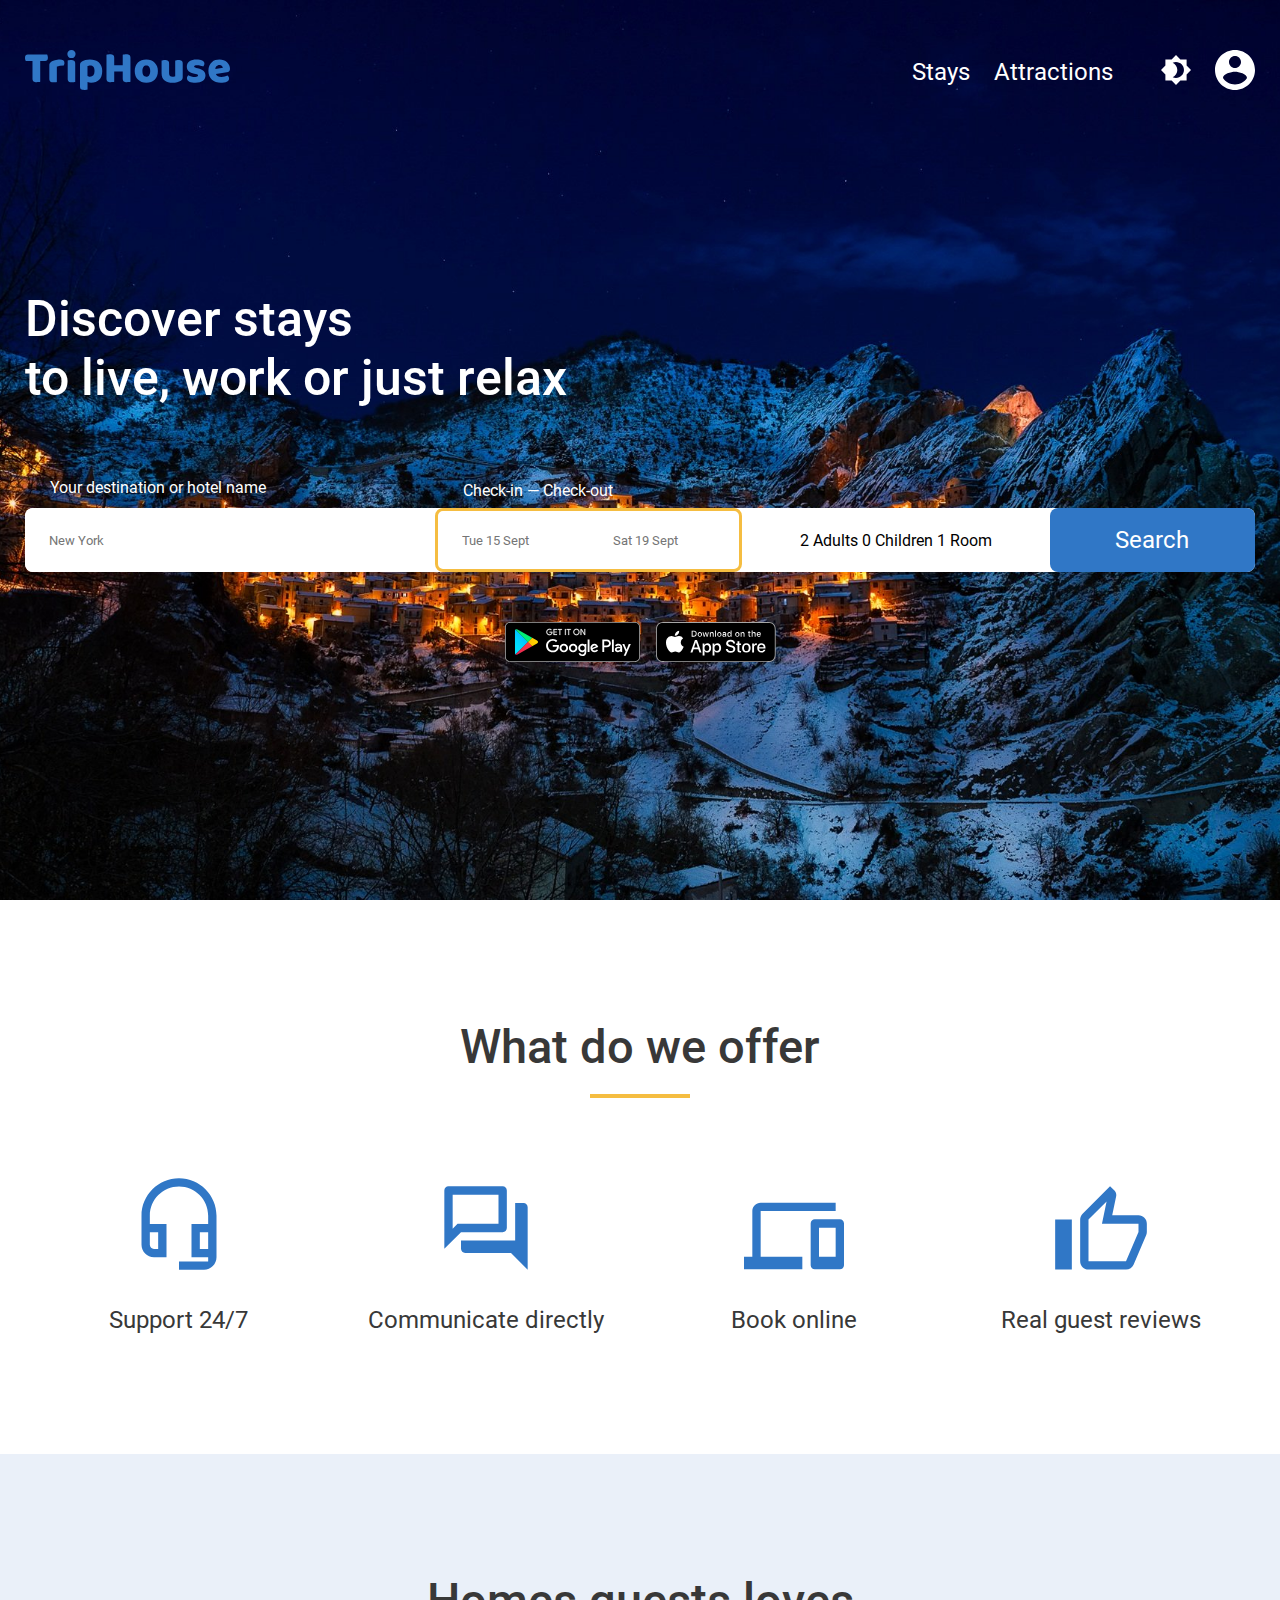
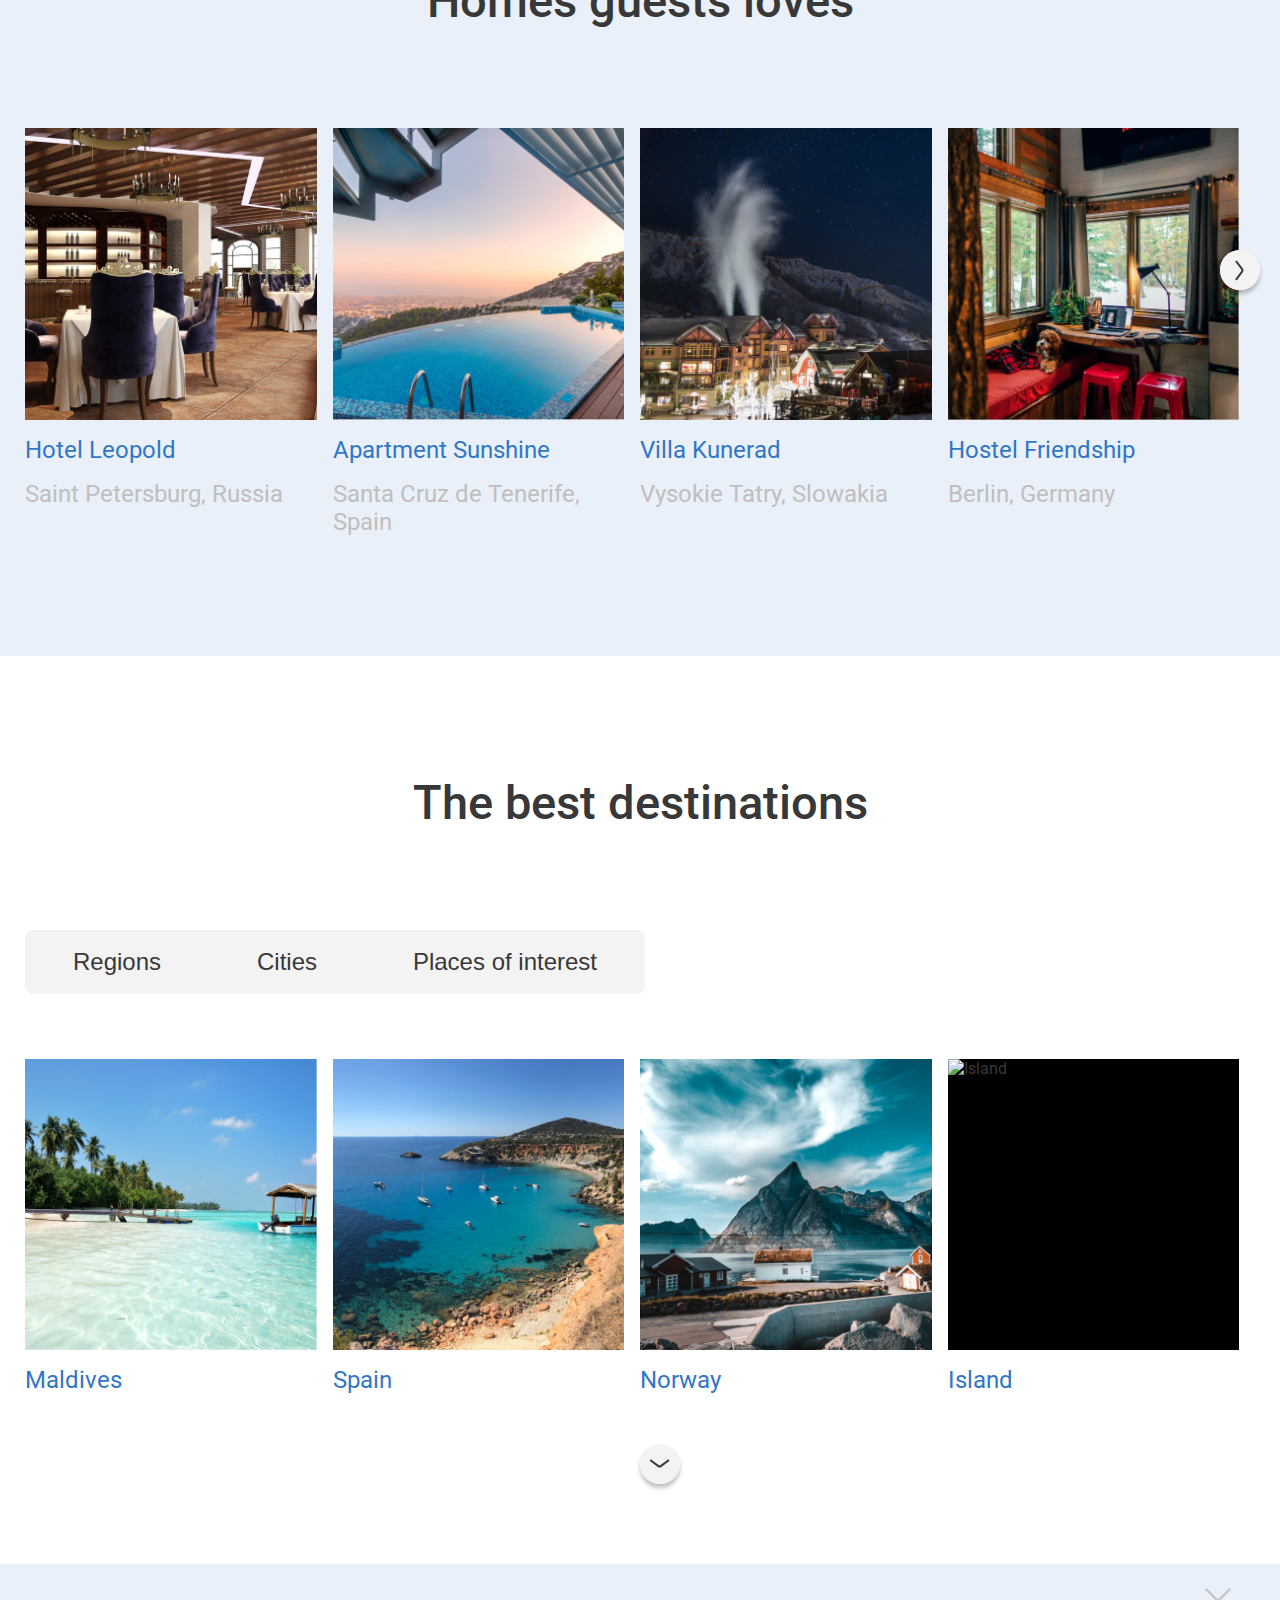
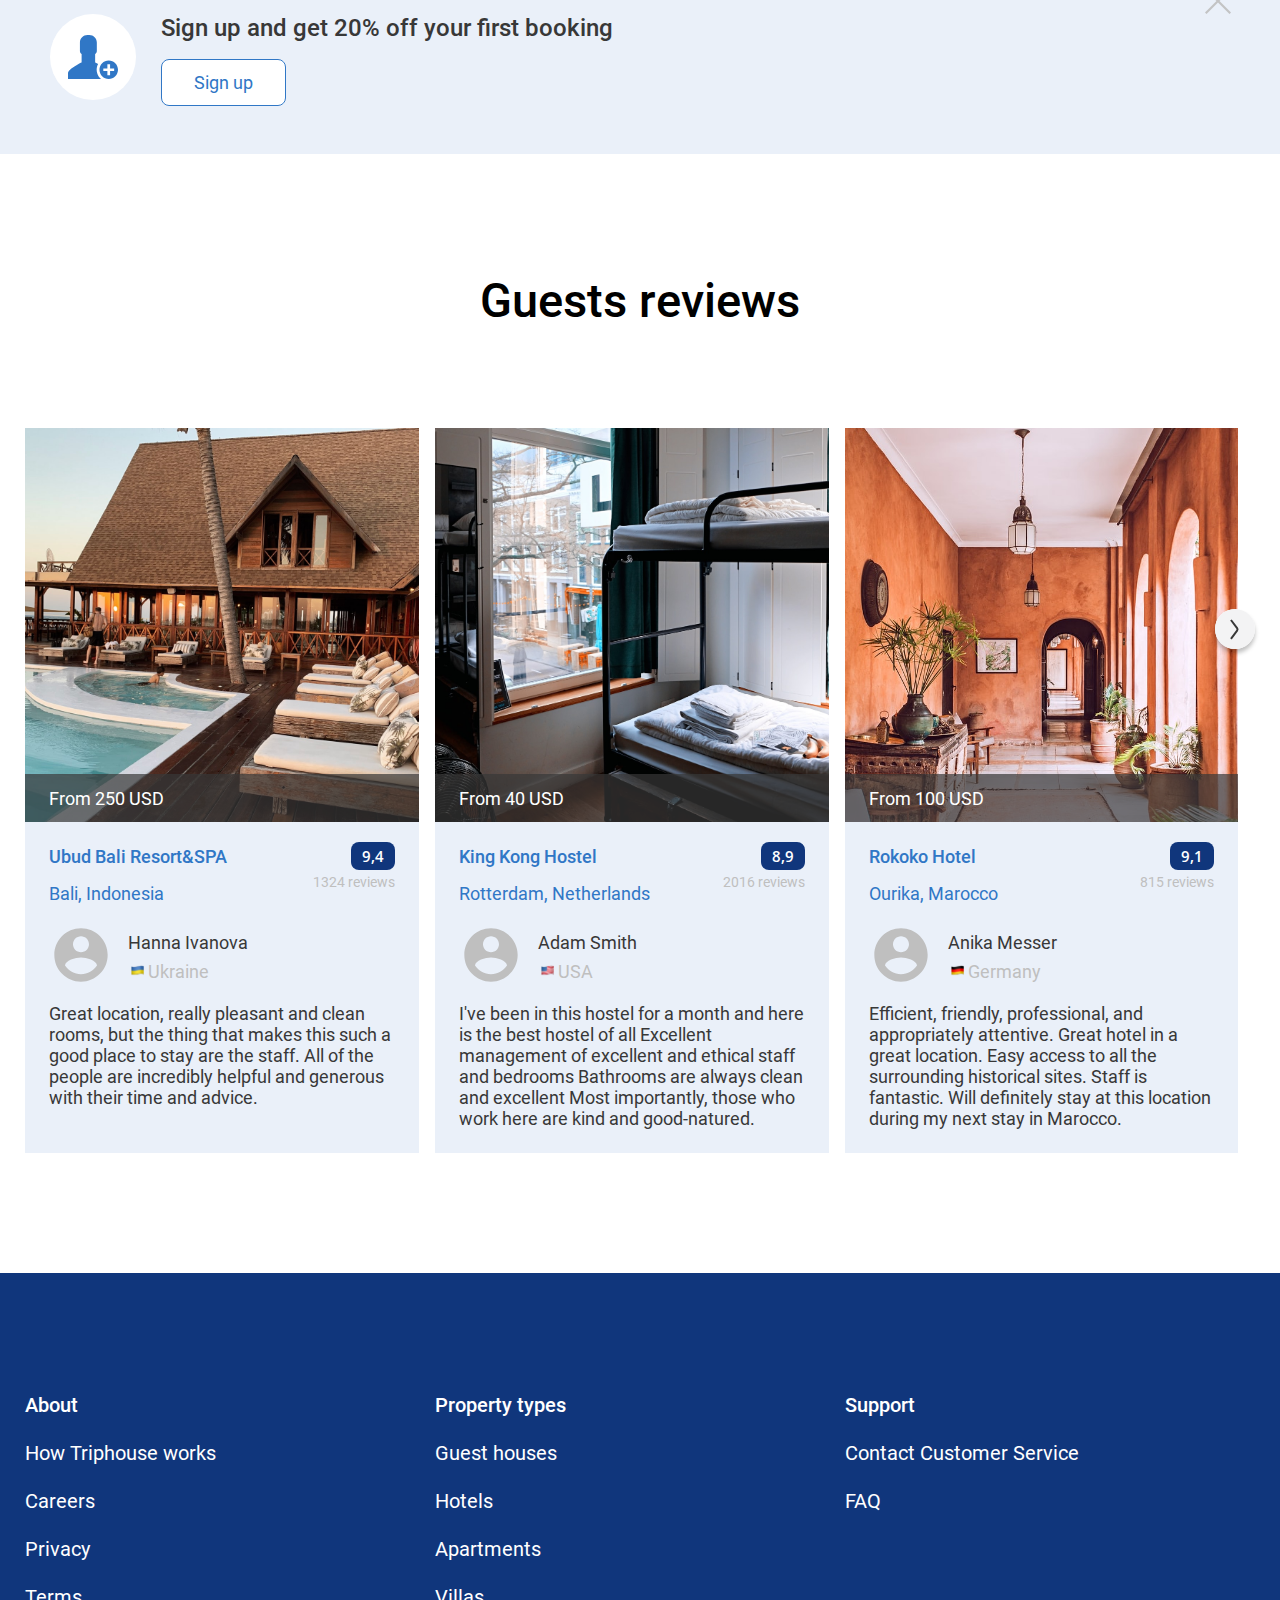
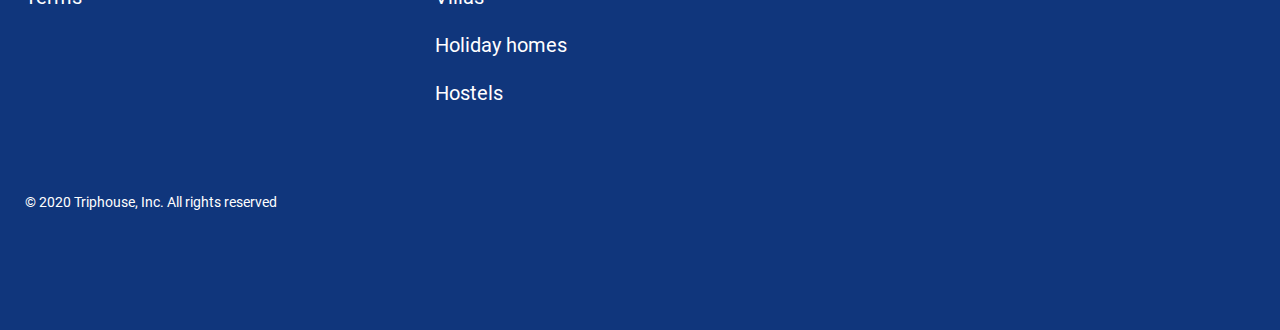
==== commit cbd22633: "This is my 11th homework. Guests reviews block. For desktop and mobile." ====
--- a/index.html
+++ b/index.html
@@ -9,182 +9,911 @@
 </head>
 <body>
 <header class="header">
-    <div class="wrapper">
-        <div class="container">
-            <div class="header-body">
-                <div class="header-logo">
-                    <a href="#" class="header-logo-link">
-                        <svg width="205" height="40" viewBox="0 0 205 40" fill="none" xmlns="http://www.w3.org/2000/svg">
-                            <path d="M.84 11.024c-.206-.33-.397-.78-.574-1.35A6.033 6.033 0 010 7.874c0-1.17.25-2.01.752-2.52.532-.51 1.21-.765 2.036-.765h19.297c.207.33.398.78.575 1.35.177.57.266 1.17.266 1.8 0 1.17-.266 2.01-.797 2.52-.501.51-1.165.765-1.991.765h-4.913V31.81c-.325.09-.84.18-1.55.27-.678.09-1.356.135-2.035.135s-1.284-.06-1.815-.18c-.501-.09-.929-.27-1.283-.54-.354-.27-.62-.645-.797-1.125-.177-.48-.265-1.11-.265-1.89V11.024H.84zM31.85 31.946c-.295.09-.768.18-1.417.27-.62.09-1.268.135-1.947.135-.65 0-1.24-.045-1.77-.135-.502-.09-.93-.27-1.284-.54a2.792 2.792 0 01-.84-1.08c-.178-.48-.266-1.095-.266-1.845V15.253c0-.69.118-1.275.354-1.755a4.35 4.35 0 011.106-1.35c.472-.39 1.048-.734 1.726-1.034a16.838 16.838 0 014.736-1.395c.856-.15 1.711-.225 2.567-.225 1.416 0 2.538.285 3.364.855.826.54 1.239 1.44 1.239 2.7 0 .42-.06.84-.177 1.26-.118.39-.266.75-.443 1.08a20.679 20.679 0 00-3.806.359c-.62.12-1.21.255-1.77.405a6.74 6.74 0 00-1.372.45v15.343zM42.345 4.05c0-1.14.369-2.1 1.106-2.88.767-.78 1.77-1.17 3.01-1.17 1.24 0 2.228.39 2.965 1.17.767.78 1.151 1.74 1.151 2.88s-.384 2.1-1.15 2.88c-.738.779-1.727 1.169-2.966 1.169-1.24 0-2.242-.39-3.01-1.17-.737-.78-1.106-1.74-1.106-2.88zm7.878 27.896c-.325.06-.812.135-1.46.225-.62.12-1.255.18-1.904.18s-1.239-.045-1.77-.135c-.502-.09-.93-.27-1.284-.54a2.79 2.79 0 01-.84-1.08c-.178-.48-.266-1.095-.266-1.845V10.44c.325-.06.797-.135 1.416-.225.65-.12 1.298-.18 1.948-.18.649 0 1.224.045 1.726.135.53.09.973.27 1.327.54.355.27.62.645.797 1.125.207.45.31 1.05.31 1.8v18.312zM64.882 9.449c1.77 0 3.408.24 4.913.72 1.535.45 2.848 1.155 3.94 2.114 1.091.96 1.947 2.175 2.566 3.645.62 1.44.93 3.165.93 5.174 0 1.92-.266 3.6-.797 5.04s-1.283 2.654-2.257 3.644c-.974.96-2.154 1.68-3.54 2.16-1.358.48-2.878.72-4.56.72-1.268 0-2.448-.195-3.54-.585v7.47c-.295.089-.767.179-1.416.269-.65.12-1.314.18-1.992.18-.65 0-1.24-.045-1.77-.135-.502-.09-.93-.27-1.284-.54s-.62-.645-.797-1.125c-.177-.45-.265-1.05-.265-1.8V14.803c0-.81.162-1.47.487-1.98.354-.51.826-.975 1.416-1.394.915-.6 2.05-1.08 3.408-1.44 1.357-.36 2.877-.54 4.558-.54zm.09 17.188c3.038 0 4.558-1.845 4.558-5.535 0-1.92-.384-3.344-1.151-4.274-.738-.93-1.815-1.395-3.23-1.395-.561 0-1.063.075-1.506.225a5.15 5.15 0 00-1.15.45v9.899c.354.18.737.33 1.15.45.413.12.856.18 1.328.18zM105.466 31.811c-.325.09-.841.18-1.549.27-.679.09-1.357.135-2.036.135a8.28 8.28 0 01-1.815-.18 2.936 2.936 0 01-1.283-.54c-.354-.27-.62-.645-.797-1.125-.177-.48-.265-1.11-.265-1.89v-7.019h-8.498v10.349c-.325.09-.84.18-1.549.27-.679.09-1.357.135-2.036.135-.678 0-1.283-.06-1.815-.18-.501-.09-.929-.27-1.283-.54-.354-.27-.62-.645-.797-1.125-.177-.48-.265-1.11-.265-1.89V4.724c.324-.06.84-.135 1.549-.225.708-.12 1.387-.18 2.036-.18.678 0 1.269.06 1.77.18.531.09.974.27 1.328.54.354.27.62.645.796 1.125.178.48.266 1.11.266 1.89v7.2h8.498V4.723c.324-.06.84-.135 1.549-.225.708-.12 1.387-.18 2.036-.18.678 0 1.268.06 1.77.18.531.09.974.27 1.328.54.354.27.619.645.796 1.125.177.48.266 1.11.266 1.89v23.757zM132.901 21.057c0 1.86-.28 3.525-.841 4.995-.561 1.44-1.357 2.654-2.39 3.644-1.003.99-2.213 1.74-3.629 2.25-1.417.51-2.995.765-4.736.765-1.741 0-3.319-.27-4.736-.81-1.416-.54-2.64-1.305-3.673-2.295-1.003-1.02-1.785-2.25-2.346-3.69-.56-1.44-.841-3.059-.841-4.859 0-1.77.281-3.374.841-4.814.561-1.44 1.343-2.655 2.346-3.645a10.468 10.468 0 013.673-2.34c1.417-.54 2.995-.81 4.736-.81 1.741 0 3.319.286 4.736.856 1.416.54 2.626 1.32 3.629 2.34 1.033.99 1.829 2.204 2.39 3.644.561 1.44.841 3.03.841 4.77zm-15.491 0c0 1.83.34 3.24 1.018 4.23.708.96 1.682 1.44 2.921 1.44 1.24 0 2.184-.495 2.833-1.485.679-.99 1.018-2.385 1.018-4.185 0-1.8-.339-3.18-1.018-4.14-.679-.989-1.638-1.484-2.877-1.484-1.239 0-2.198.495-2.877 1.485-.678.96-1.018 2.34-1.018 4.14zM136.572 10.439c.295-.09.752-.18 1.372-.27.649-.09 1.313-.135 1.991-.135.649 0 1.225.045 1.726.135.531.09.974.27 1.328.54.354.27.62.645.797 1.125.206.45.31 1.05.31 1.8v9.673c0 1.23.295 2.115.885 2.655.59.51 1.445.765 2.567.765.678 0 1.224-.06 1.637-.18.443-.12.782-.24 1.018-.36V10.439c.295-.09.753-.18 1.372-.27.649-.09 1.313-.135 1.992-.135.649 0 1.224.045 1.726.135.531.09.974.27 1.328.54.354.27.619.645.796 1.125.207.45.31 1.05.31 1.8v13.678c0 1.5-.619 2.624-1.859 3.374-1.032.66-2.272 1.155-3.717 1.485-1.417.36-2.966.54-4.648.54-1.593 0-3.068-.18-4.425-.54-1.328-.36-2.479-.915-3.453-1.665-.973-.75-1.726-1.71-2.257-2.88-.531-1.2-.796-2.64-.796-4.319V10.44zM180.478 25.467c0 2.28-.841 4.064-2.523 5.354-1.682 1.29-4.161 1.935-7.436 1.935-1.239 0-2.39-.09-3.452-.27-1.062-.18-1.977-.45-2.744-.81-.737-.39-1.328-.87-1.77-1.44-.413-.57-.62-1.245-.62-2.024 0-.72.148-1.32.443-1.8.295-.51.649-.93 1.062-1.26.856.48 1.829.915 2.921 1.305 1.121.36 2.405.54 3.851.54.914 0 1.608-.135 2.08-.405.501-.27.752-.63.752-1.08 0-.42-.177-.75-.531-.99-.354-.24-.944-.435-1.77-.585l-1.328-.27c-2.567-.51-4.485-1.305-5.754-2.385-1.239-1.11-1.859-2.684-1.859-4.724 0-1.11.236-2.115.709-3.015a6.286 6.286 0 011.991-2.25c.856-.6 1.874-1.064 3.054-1.394 1.21-.33 2.538-.495 3.983-.495 1.092 0 2.11.09 3.054.27.974.15 1.815.39 2.523.72.708.33 1.269.765 1.682 1.304.413.51.619 1.125.619 1.845 0 .69-.132 1.29-.398 1.8-.236.48-.546.885-.929 1.215-.236-.15-.591-.3-1.063-.45-.472-.18-.988-.33-1.549-.45-.56-.15-1.136-.27-1.726-.36a9.82 9.82 0 00-1.549-.135c-.974 0-1.726.12-2.257.36-.531.21-.797.555-.797 1.035 0 .33.148.6.443.81.295.21.856.405 1.682.585l1.372.315c2.832.66 4.839 1.575 6.019 2.744 1.21 1.14 1.815 2.625 1.815 4.455zM195.706 32.71c-1.741 0-3.364-.24-4.869-.719a11.498 11.498 0 01-3.895-2.25c-1.091-.99-1.962-2.234-2.611-3.734-.619-1.5-.929-3.255-.929-5.265 0-1.98.31-3.674.929-5.084.649-1.44 1.49-2.61 2.523-3.51a9.525 9.525 0 013.541-2.024 12.601 12.601 0 014.071-.675c1.564 0 2.981.24 4.249.72 1.299.48 2.405 1.14 3.32 1.98a8.426 8.426 0 012.168 3.014c.531 1.17.797 2.445.797 3.825 0 1.02-.28 1.8-.841 2.34-.561.54-1.342.884-2.346 1.034l-10.932 1.665c.325.99.989 1.74 1.992 2.25 1.003.48 2.154.72 3.452.72 1.21 0 2.346-.15 3.408-.45 1.092-.33 1.977-.705 2.656-1.125.472.3.87.72 1.195 1.26.324.54.487 1.11.487 1.71 0 1.35-.62 2.354-1.859 3.014-.944.51-2.007.855-3.187 1.035-1.18.18-2.287.27-3.319.27zm-1.24-17.682c-.708 0-1.327.12-1.858.36-.502.24-.915.555-1.24.945-.324.36-.575.78-.752 1.26-.148.45-.236.915-.266 1.395l7.569-1.26c-.089-.6-.413-1.2-.974-1.8-.561-.6-1.387-.9-2.479-.9z" fill="#3077C6"/>
-                        </svg>
-                    </a>
-                </div>
-                <nav class="header-nav">
-                    <ul class="header-list">
-                        <li class="header-item"><p class="header-point">Stays</p>
-                            <hr class="line">
-                        </li>
-                        <li class="header-item"><p class="header-point">Attractions</p></li>
-                    </ul>
-                    <ul class="header-icons">
-                        <li class="header-item">
-                            <svg width="30" height="30" viewBox="0 0 30 30" fill="none" xmlns="http://www.w3.org/2000/svg">
-                                <path d="M25.61 10.61V4.39h-6.22L15 0l-4.39 4.39H4.39v6.22L0 15l4.39 4.39v6.22h6.22L15 30l4.39-4.39h6.22v-6.22L30 15l-4.39-4.39zM15 22.958a7.924 7.924 0 01-3.316-.73c2.732-1.26 4.642-4.018 4.642-7.228s-1.91-5.968-4.642-7.228A7.924 7.924 0 0115 7.042c4.39 0 7.958 3.568 7.958 7.958 0 4.39-3.568 7.958-7.958 7.958z" fill="#fff"/>
+    <div class="container">
+        <div class="header-body">
+            <div class="header-logo">
+                <a href="#" class="header-logo-link">
+                    <svg width="205" height="40" viewBox="0 0 205 40" fill="none" xmlns="http://www.w3.org/2000/svg">
+                        <path d="M.84 11.024c-.206-.33-.397-.78-.574-1.35A6.033 6.033 0 010 7.874c0-1.17.25-2.01.752-2.52.532-.51 1.21-.765 2.036-.765h19.297c.207.33.398.78.575 1.35.177.57.266 1.17.266 1.8 0 1.17-.266 2.01-.797 2.52-.501.51-1.165.765-1.991.765h-4.913V31.81c-.325.09-.84.18-1.55.27-.678.09-1.356.135-2.035.135s-1.284-.06-1.815-.18c-.501-.09-.929-.27-1.283-.54-.354-.27-.62-.645-.797-1.125-.177-.48-.265-1.11-.265-1.89V11.024H.84zM31.85 31.946c-.295.09-.768.18-1.417.27-.62.09-1.268.135-1.947.135-.65 0-1.24-.045-1.77-.135-.502-.09-.93-.27-1.284-.54a2.792 2.792 0 01-.84-1.08c-.178-.48-.266-1.095-.266-1.845V15.253c0-.69.118-1.275.354-1.755a4.35 4.35 0 011.106-1.35c.472-.39 1.048-.734 1.726-1.034a16.838 16.838 0 014.736-1.395c.856-.15 1.711-.225 2.567-.225 1.416 0 2.538.285 3.364.855.826.54 1.239 1.44 1.239 2.7 0 .42-.06.84-.177 1.26-.118.39-.266.75-.443 1.08a20.679 20.679 0 00-3.806.359c-.62.12-1.21.255-1.77.405a6.74 6.74 0 00-1.372.45v15.343zM42.345 4.05c0-1.14.369-2.1 1.106-2.88.767-.78 1.77-1.17 3.01-1.17 1.24 0 2.228.39 2.965 1.17.767.78 1.151 1.74 1.151 2.88s-.384 2.1-1.15 2.88c-.738.779-1.727 1.169-2.966 1.169-1.24 0-2.242-.39-3.01-1.17-.737-.78-1.106-1.74-1.106-2.88zm7.878 27.896c-.325.06-.812.135-1.46.225-.62.12-1.255.18-1.904.18s-1.239-.045-1.77-.135c-.502-.09-.93-.27-1.284-.54a2.79 2.79 0 01-.84-1.08c-.178-.48-.266-1.095-.266-1.845V10.44c.325-.06.797-.135 1.416-.225.65-.12 1.298-.18 1.948-.18.649 0 1.224.045 1.726.135.53.09.973.27 1.327.54.355.27.62.645.797 1.125.207.45.31 1.05.31 1.8v18.312zM64.882 9.449c1.77 0 3.408.24 4.913.72 1.535.45 2.848 1.155 3.94 2.114 1.091.96 1.947 2.175 2.566 3.645.62 1.44.93 3.165.93 5.174 0 1.92-.266 3.6-.797 5.04s-1.283 2.654-2.257 3.644c-.974.96-2.154 1.68-3.54 2.16-1.358.48-2.878.72-4.56.72-1.268 0-2.448-.195-3.54-.585v7.47c-.295.089-.767.179-1.416.269-.65.12-1.314.18-1.992.18-.65 0-1.24-.045-1.77-.135-.502-.09-.93-.27-1.284-.54s-.62-.645-.797-1.125c-.177-.45-.265-1.05-.265-1.8V14.803c0-.81.162-1.47.487-1.98.354-.51.826-.975 1.416-1.394.915-.6 2.05-1.08 3.408-1.44 1.357-.36 2.877-.54 4.558-.54zm.09 17.188c3.038 0 4.558-1.845 4.558-5.535 0-1.92-.384-3.344-1.151-4.274-.738-.93-1.815-1.395-3.23-1.395-.561 0-1.063.075-1.506.225a5.15 5.15 0 00-1.15.45v9.899c.354.18.737.33 1.15.45.413.12.856.18 1.328.18zM105.466 31.811c-.325.09-.841.18-1.549.27-.679.09-1.357.135-2.036.135a8.28 8.28 0 01-1.815-.18 2.936 2.936 0 01-1.283-.54c-.354-.27-.62-.645-.797-1.125-.177-.48-.265-1.11-.265-1.89v-7.019h-8.498v10.349c-.325.09-.84.18-1.549.27-.679.09-1.357.135-2.036.135-.678 0-1.283-.06-1.815-.18-.501-.09-.929-.27-1.283-.54-.354-.27-.62-.645-.797-1.125-.177-.48-.265-1.11-.265-1.89V4.724c.324-.06.84-.135 1.549-.225.708-.12 1.387-.18 2.036-.18.678 0 1.269.06 1.77.18.531.09.974.27 1.328.54.354.27.62.645.796 1.125.178.48.266 1.11.266 1.89v7.2h8.498V4.723c.324-.06.84-.135 1.549-.225.708-.12 1.387-.18 2.036-.18.678 0 1.268.06 1.77.18.531.09.974.27 1.328.54.354.27.619.645.796 1.125.177.48.266 1.11.266 1.89v23.757zM132.901 21.057c0 1.86-.28 3.525-.841 4.995-.561 1.44-1.357 2.654-2.39 3.644-1.003.99-2.213 1.74-3.629 2.25-1.417.51-2.995.765-4.736.765-1.741 0-3.319-.27-4.736-.81-1.416-.54-2.64-1.305-3.673-2.295-1.003-1.02-1.785-2.25-2.346-3.69-.56-1.44-.841-3.059-.841-4.859 0-1.77.281-3.374.841-4.814.561-1.44 1.343-2.655 2.346-3.645a10.468 10.468 0 013.673-2.34c1.417-.54 2.995-.81 4.736-.81 1.741 0 3.319.286 4.736.856 1.416.54 2.626 1.32 3.629 2.34 1.033.99 1.829 2.204 2.39 3.644.561 1.44.841 3.03.841 4.77zm-15.491 0c0 1.83.34 3.24 1.018 4.23.708.96 1.682 1.44 2.921 1.44 1.24 0 2.184-.495 2.833-1.485.679-.99 1.018-2.385 1.018-4.185 0-1.8-.339-3.18-1.018-4.14-.679-.989-1.638-1.484-2.877-1.484-1.239 0-2.198.495-2.877 1.485-.678.96-1.018 2.34-1.018 4.14zM136.572 10.439c.295-.09.752-.18 1.372-.27.649-.09 1.313-.135 1.991-.135.649 0 1.225.045 1.726.135.531.09.974.27 1.328.54.354.27.62.645.797 1.125.206.45.31 1.05.31 1.8v9.673c0 1.23.295 2.115.885 2.655.59.51 1.445.765 2.567.765.678 0 1.224-.06 1.637-.18.443-.12.782-.24 1.018-.36V10.439c.295-.09.753-.18 1.372-.27.649-.09 1.313-.135 1.992-.135.649 0 1.224.045 1.726.135.531.09.974.27 1.328.54.354.27.619.645.796 1.125.207.45.31 1.05.31 1.8v13.678c0 1.5-.619 2.624-1.859 3.374-1.032.66-2.272 1.155-3.717 1.485-1.417.36-2.966.54-4.648.54-1.593 0-3.068-.18-4.425-.54-1.328-.36-2.479-.915-3.453-1.665-.973-.75-1.726-1.71-2.257-2.88-.531-1.2-.796-2.64-.796-4.319V10.44zM180.478 25.467c0 2.28-.841 4.064-2.523 5.354-1.682 1.29-4.161 1.935-7.436 1.935-1.239 0-2.39-.09-3.452-.27-1.062-.18-1.977-.45-2.744-.81-.737-.39-1.328-.87-1.77-1.44-.413-.57-.62-1.245-.62-2.024 0-.72.148-1.32.443-1.8.295-.51.649-.93 1.062-1.26.856.48 1.829.915 2.921 1.305 1.121.36 2.405.54 3.851.54.914 0 1.608-.135 2.08-.405.501-.27.752-.63.752-1.08 0-.42-.177-.75-.531-.99-.354-.24-.944-.435-1.77-.585l-1.328-.27c-2.567-.51-4.485-1.305-5.754-2.385-1.239-1.11-1.859-2.684-1.859-4.724 0-1.11.236-2.115.709-3.015a6.286 6.286 0 011.991-2.25c.856-.6 1.874-1.064 3.054-1.394 1.21-.33 2.538-.495 3.983-.495 1.092 0 2.11.09 3.054.27.974.15 1.815.39 2.523.72.708.33 1.269.765 1.682 1.304.413.51.619 1.125.619 1.845 0 .69-.132 1.29-.398 1.8-.236.48-.546.885-.929 1.215-.236-.15-.591-.3-1.063-.45-.472-.18-.988-.33-1.549-.45-.56-.15-1.136-.27-1.726-.36a9.82 9.82 0 00-1.549-.135c-.974 0-1.726.12-2.257.36-.531.21-.797.555-.797 1.035 0 .33.148.6.443.81.295.21.856.405 1.682.585l1.372.315c2.832.66 4.839 1.575 6.019 2.744 1.21 1.14 1.815 2.625 1.815 4.455zM195.706 32.71c-1.741 0-3.364-.24-4.869-.719a11.498 11.498 0 01-3.895-2.25c-1.091-.99-1.962-2.234-2.611-3.734-.619-1.5-.929-3.255-.929-5.265 0-1.98.31-3.674.929-5.084.649-1.44 1.49-2.61 2.523-3.51a9.525 9.525 0 013.541-2.024 12.601 12.601 0 014.071-.675c1.564 0 2.981.24 4.249.72 1.299.48 2.405 1.14 3.32 1.98a8.426 8.426 0 012.168 3.014c.531 1.17.797 2.445.797 3.825 0 1.02-.28 1.8-.841 2.34-.561.54-1.342.884-2.346 1.034l-10.932 1.665c.325.99.989 1.74 1.992 2.25 1.003.48 2.154.72 3.452.72 1.21 0 2.346-.15 3.408-.45 1.092-.33 1.977-.705 2.656-1.125.472.3.87.72 1.195 1.26.324.54.487 1.11.487 1.71 0 1.35-.62 2.354-1.859 3.014-.944.51-2.007.855-3.187 1.035-1.18.18-2.287.27-3.319.27zm-1.24-17.682c-.708 0-1.327.12-1.858.36-.502.24-.915.555-1.24.945-.324.36-.575.78-.752 1.26-.148.45-.236.915-.266 1.395l7.569-1.26c-.089-.6-.413-1.2-.974-1.8-.561-.6-1.387-.9-2.479-.9z" fill="#3077C6"/>
+                    </svg>
+                </a>
+            </div>
+            <nav class="header-nav">
+                <ul class="header-list">
+                    <li class="header-item-txt"><span>Stays</span></li>
+                    <li class="header-item-txt"><span>Attractions</span></li>
+                </ul>
+                <ul class="header-icons">
+                    <li class="header-item">
+                        <svg width="30" height="30" viewBox="0 0 30 30" fill="none" xmlns="http://www.w3.org/2000/svg">
+                            <path d="M25.61 10.61V4.39h-6.22L15 0l-4.39 4.39H4.39v6.22L0 15l4.39 4.39v6.22h6.22L15 30l4.39-4.39h6.22v-6.22L30 15l-4.39-4.39zM15 22.958a7.924 7.924 0 01-3.316-.73c2.732-1.26 4.642-4.018 4.642-7.228s-1.91-5.968-4.642-7.228A7.924 7.924 0 0115 7.042c4.39 0 7.958 3.568 7.958 7.958 0 4.39-3.568 7.958-7.958 7.958z" fill="#fff"/>
+                        </svg>
+                    </li>
+                    <li class="header-item">
+                        <svg width="40" height="40" viewBox="0 0 40 40"fill="none" xmlns="http://www.w3.org/2000/svg">
+                            <path d="M20 0C8.96 0 0 8.96 0 20s8.96 20 20 20 20-8.96 20-20S31.04 0 20 0zm0 6c3.32 0 6 2.68 6 6s-2.68 6-6 6-6-2.68-6-6 2.68-6 6-6zm0 28.4c-5 0-9.42-2.56-12-6.44.06-3.98 8-6.16 12-6.16 3.98 0 11.94 2.18 12 6.16-2.58 3.88-7 6.44-12 6.44z" fill="#fff"/>
+                        </svg>
+                    </li>
+                </ul>
+                <div class="header-menu">
+                    <a href="#nav" class="header-menu-button"><span></span></a>
+                    <div id="nav" class="header-menu-burger">
+                        <a href="#">
+                            <svg xmlns="http://www.w3.org/2000/svg" width="26" height="26" viewBox="0 0 1000 1000">
+                                <path d="M587.4 500l396.2-396.2c8.5-8.5 8.5-22.4 0-30.9l-56.5-56.5c-4.1-4.1-9.7-6.4-15.5-6.4s-11.4 2.3-15.5 6.4L500 412.6 103.8 16.4c-8.2-8.2-22.7-8.2-30.9 0L16.4 72.9c-8.5 8.5-8.5 22.4 0 30.9L412.6 500 16.4 896.2c-8.5 8.5-8.5 22.4 0 30.9l56.5 56.5c4.1 4.1 9.7 6.4 15.5 6.4 5.8 0 11.4-2.3 15.5-6.4L500 587.4l396.2 396.2c4.1 4.1 9.7 6.4 15.5 6.4 5.8 0 11.4-2.3 15.5-6.4l56.5-56.5c8.5-8.5 8.5-22.4 0-30.9L587.4 500z"/>
                             </svg>
-                        </li>
-                        <li class="header-item">
-                            <svg width="40" height="40" viewBox="0 0 40 40"fill="none" xmlns="http://www.w3.org/2000/svg">
-                                <path d="M20 0C8.96 0 0 8.96 0 20s8.96 20 20 20 20-8.96 20-20S31.04 0 20 0zm0 6c3.32 0 6 2.68 6 6s-2.68 6-6 6-6-2.68-6-6 2.68-6 6-6zm0 28.4c-5 0-9.42-2.56-12-6.44.06-3.98 8-6.16 12-6.16 3.98 0 11.94 2.18 12 6.16-2.58 3.88-7 6.44-12 6.44z" fill="#fff"/>
-                            </svg>
-                        </li>
-                    </ul>
-                    <div class="header-menu">
-                        <a href="#" class="header-menu-button">
-                            <span></span>
                         </a>
-                    </div>
-                </nav>
-            </div>
+                        <a href="#">Stays</a>
+                        <a href="#">Attractions</a>
+                    </div>
+                </div>
+            </nav>
         </div>
     </div>
 </header>
-<main class="main">
-    <section class="intro">
-        <div class="wrapper">
-            <div class="container">
-                <h1 class="intro-title">Discover stays<br>to live, work or just relax
-                </h1>
-                <form action="#" class="form" method="post">
-                    <div class="labels">
-                        <label for="destination">Your destination or hotel name</label>
-                        <label for="date1">Check-in</label>
-                        <label for="date2">Check-out</label>
-                    </div>
-                    <div class="inputs">
-                        <div class="destination">
-                            <input type="text" id="destination" class="destination-form input-form" placeholder="New York">
-                        </div>
-                        <div class="dates">
-                            <input type="text" id="date1" class="date-form input-form" placeholder="Tue 15 Sept" onfocus="(this.type='date')">
-                            <input type="text" id="date2" class="date-form input-form" placeholder="Sat 19 Sept" onfocus="(this.type='date')">
-                        </div>
-                        <div class="persons">
-                            <input type="number" id="persons" class="persons-form input-form" placeholder="2 Adults &mdash; 0 Children &mdash; 1 Room">
-                        </div>
-                        <div class="submit">
-                            <input type="submit" id="submit" class="submit-form input-form" value="Search">
-                        </div>
-                    </div>
-                </form>
-                <div class="apps-form">
-                    <div class="apps-link-form">
-                        <a href="#" class="apps-link">
-                            <svg width="135" height="40" fill="none" xmlns="http://www.w3.org/2000/svg">
-                                <path d="M130 39.9999H5c-2.75 0-5-2.2499-5-4.9999V5c0-2.75 2.25-5 5-5h125c2.75 0 5 2.25 5 5v30c0 2.75-2.25 4.9999-5 4.9999z" fill="#000"/>
-                                <path d="M130 .8c2.32 0 4.2 1.88 4.2 4.2v30c0 2.32-1.88 4.2-4.2 4.2H5C2.68 39.2.8 37.32.8 35V5C.8 2.68 2.68.8 5 .8h125zm0-.8H5C2.25 0 0 2.25 0 5v30c0 2.75 2.25 4.9999 5 4.9999h125c2.75 0 5-2.2499 5-4.9999V5c0-2.75-2.25-5-5-5z" fill="#A6A6A6"/>
-                                <path d="M47.4201 10.24c0 .84-.25 1.51-.75 2-.56.59-1.3.89-2.2.89-.87 0-1.6-.3-2.21-.9-.61-.6-.91-1.35-.91-2.23 0-.89.3-1.63.91-2.23.61-.6 1.34-.9 2.21-.9.43 0 .84.08 1.23.25.39.17.7.39.94.67l-.53.53c-.4-.47-.94-.71-1.64-.71-.63 0-1.18.22-1.64.67-.46.44-.69 1.02-.69 1.73s.23 1.29.69 1.73c.46.44 1.01.67 1.64.67.67 0 1.23-.22 1.68-.67.29-.29.46-.7.5-1.22h-2.18V9.8h2.91c.02.15.04.3.04.44zM52.0303 7.74h-2.73v1.9h2.46v.7199h-2.46V12.26h2.73V13h-3.5V7h3.5v.74zM55.2801 13h-.77V7.74h-1.68V7h4.12v.74h-1.68V13h.01zM59.9399 13V7h.7701v6h-.7701zM64.1302 13h-.77V7.74h-1.68V7h4.12v.74h-1.68V13h.01zM73.6101 12.22c-.59.61-1.32.91-2.2.91-.88 0-1.61-.3-2.2-.91-.59-.61-.88-1.35-.88-2.22 0-.87.29-1.62.88-2.22.59-.61 1.32-.91 2.2-.91.87 0 1.6.3 2.2.91.59.61.89 1.35.89 2.22-.01.88-.3 1.62-.89 2.22zm-3.83-.5c.44.45.99.67 1.63.67.64 0 1.19-.22 1.63-.67.44-.45.67-1.02.67-1.72s-.22-1.27-.67-1.72c-.44-.45-.99-.67-1.63-.67-.64 0-1.19.22-1.63.67-.44.45-.67 1.02-.67 1.72s.23 1.27.67 1.72zM75.5801 13V7h.94l2.92 4.6699h.03l-.03-1.16v-3.51h.77V13h-.8l-3.05-4.89h-.03l.03 1.16V13h-.78z" fill="#fff" stroke="#fff" stroke-width=".2" stroke-miterlimit="10"/>
-                                <path d="M68.14 21.75c-2.35 0-4.27 1.79-4.27 4.25 0 2.4501 1.92 4.2501 4.27 4.2501 2.35 0 4.27-1.8 4.27-4.2501 0-2.46-1.92-4.25-4.27-4.25zm0 6.8301c-1.29 0-2.4-1.06-2.4-2.5801 0-1.53 1.11-2.58 2.4-2.58 1.29 0 2.4 1.05 2.4 2.58 0 1.5201-1.12 2.5801-2.4 2.5801zM58.82 21.75c-2.35 0-4.27 1.79-4.27 4.25 0 2.4501 1.92 4.2501 4.27 4.2501 2.35 0 4.27-1.8 4.27-4.2501 0-2.46-1.92-4.25-4.27-4.25zm0 6.8301c-1.29 0-2.4-1.06-2.4-2.5801 0-1.53 1.11-2.58 2.4-2.58 1.29 0 2.4 1.05 2.4 2.58 0 1.5201-1.11 2.5801-2.4 2.5801zM47.74 23.06v1.8h4.32c-.13 1.01-.47 1.76-.98 2.27-.63.6301-1.61 1.3201-3.33 1.3201-2.66 0-4.74-2.1401-4.74-4.8001 0-2.66 2.08-4.8 4.74-4.8 1.43 0 2.48.56 3.25 1.29l1.27-1.27c-1.08-1.03-2.51-1.82-4.53-1.82-3.64 0-6.7 2.96-6.7 6.61 0 3.64 3.06 6.6101 6.7 6.6101 1.97 0 3.45-.64 4.61-1.85C53.54 27.23 53.91 25.55 53.91 24.2c0-.42-.03-.81-.1-1.13h-6.07v-.01zm45.31 1.4c-.35-.95-1.43-2.71-3.64-2.71-2.19 0-4.01 1.72-4.01 4.25 0 2.3801 1.8 4.2501 4.22 4.2501 1.95 0 3.08-1.19 3.54-1.88l-1.45-.97c-.48.71-1.14 1.18-2.09 1.18s-1.63-.44-2.06-1.2901l5.69-2.35-.2-.48zm-5.8 1.42c-.05-1.64 1.27-2.48 2.22-2.48.74 0 1.37.37 1.58.9l-3.8 1.58zm-4.62 4.1201h1.87V17.5h-1.87v12.5001zM79.57 22.7h-.07c-.42-.5-1.22-.95-2.24-.95-2.13 0-4.08 1.87-4.08 4.27 0 2.3801 1.95 4.2401 4.08 4.2401 1.01 0 1.82-.45 2.24-.97h.06v.61c0 1.63-.87 2.5-2.27 2.5-1.14 0-1.85-.82-2.14-1.51l-1.63.68c.47 1.13 1.71 2.51 3.77 2.51 2.19 0 4.04-1.29 4.04-4.43V22.01h-1.77v.69h.01zm-2.15 5.8801c-1.29 0-2.37-1.08-2.37-2.5601 0-1.5 1.08-2.59 2.37-2.59 1.27 0 2.27 1.1 2.27 2.59.01 1.4801-.99 2.5601-2.27 2.5601zM101.81 17.5h-4.47v12.5001h1.87V25.26h2.61c2.07 0 4.1-1.5 4.1-3.88s-2.05-3.88-4.11-3.88zm.04 6.02H99.2v-4.29h2.65c1.4 0 2.19 1.16 2.19 2.14 0 .98-.79 2.15-2.19 2.15zm11.54-1.79c-1.35 0-2.75.6-3.33 1.91l1.66.69c.35-.69 1.01-.92 1.7-.92.96 0 1.95.58 1.96 1.61v.13c-.34-.19-1.06-.48-1.95-.48-1.79 0-3.6.98-3.6 2.81 0 1.6701 1.46 2.7501 3.1 2.7501 1.25 0 1.95-.56 2.38-1.22h.06v.97h1.8V25.19c.01-2.22-1.65-3.46-3.78-3.46zm-.23 6.8501c-.61 0-1.46-.31-1.46-1.06 0-.9601 1.06-1.3301 1.98-1.3301.82 0 1.21.18 1.7.42-.14 1.1501-1.14 1.9701-2.22 1.9701zM123.74 22l-2.14 5.42h-.06L119.32 22h-2.01l3.33 7.5801-1.9 4.21h1.95L125.82 22h-2.08zm-16.8 8.0001h1.87V17.5h-1.87v12.5001z" fill="#fff"/>
-                                <path d="M10.4395 7.54c-.29.31-.46.79-.46 1.4v22.12c0 .62.17 1.1.46 1.4l.07.07 12.39-12.38v-.3l-12.39-12.38-.07.07z" fill="url(#paint0_linear)"/>
-                                <path d="M27.0299 24.28l-4.13-4.13v-.3l4.13-4.13.09.05 4.89 2.78c1.4.79 1.4 2.09 0 2.89l-4.89 2.78-.09.06z" fill="url(#paint1_linear)"/>
-                                <path d="M27.1199 24.22l-4.22-4.22-12.46 12.46c.46.49 1.22.55 2.08.06l14.6-8.3z" fill="url(#paint2_linear)"/>
-                                <path d="M27.1197 15.78l-14.61-8.3c-.86-.49-1.62-.43-2.08.06L22.8997 20l4.22-4.22z" fill="url(#paint3_linear)"/>
-                                <path opacity=".2" d="M27.0294 24.13l-14.5199 8.25c-.81.46-1.54.43-2 .01l-.07.07.07.07c.47.42 1.19.45 2-.01l14.6099-8.3-.09-.09z" fill="#000"/>
-                                <path opacity=".12" d="M10.4395 32.3202c-.29-.31-.46-.79-.46-1.4v.15c0 .62.17 1.1.46 1.4l.07-.07-.07-.08zM32.0095 21.3l-4.99 2.8301.09.09 4.89-2.7801c.7-.4 1.05-.92 1.05-1.44-.05.47-.4.94-1.04 1.3z" fill="#000"/>
-                                <path opacity=".25" d="M12.5097 7.62l19.5 11.08c.63.36.9901.82 1.0501 1.3 0-.52-.3501-1.05-1.0501-1.44l-19.5-11.08c-1.4-.79-2.54-.13-2.54 1.47v.15c0-1.61 1.15-2.27 2.54-1.48z" fill="#fff"/><defs><linearGradient id="paint0_linear" x1="21.7992" y1="8.7097" x2="5.0169" y2="25.4922" gradientUnits="userSpaceOnUse"><stop stop-color="#00A0FF"/><stop offset=".0066" stop-color="#00A1FF"/><stop offset=".2601" stop-color="#00BEFF"/><stop offset=".5122" stop-color="#00D2FF"/><stop offset=".7604" stop-color="#00DFFF"/><stop offset="1" stop-color="#00E3FF"/></linearGradient><linearGradient id="paint1_linear" x1="33.8343" y1="20.0014" x2="9.6374" y2="20.0014" gradientUnits="userSpaceOnUse"><stop stop-color="#FFE000"/><stop offset=".4087" stop-color="#FFBD00"/><stop offset=".7754" stop-color="orange"/><stop offset="1" stop-color="#FF9C00"/></linearGradient><linearGradient id="paint2_linear" x1="24.8269" y1="22.2961" x2="2.0687" y2="45.0544" gradientUnits="userSpaceOnUse"><stop stop-color="#FF3A44"/><stop offset="1" stop-color="#C31162"/></linearGradient><linearGradient id="paint3_linear" x1="7.297" y1=".1762" x2="17.4596" y2="10.3387" gradientUnits="userSpaceOnUse"><stop stop-color="#32A071"/><stop offset=".0685" stop-color="#2DA771"/><stop offset=".4762" stop-color="#15CF74"/><stop offset=".8009" stop-color="#06E775"/><stop offset="1" stop-color="#00F076"/></linearGradient></defs>
-                            </svg>
-                        </a>
-                    </div>
-                    <div class="apps-link-form">
-                        <a href="#" class="apps-link">
-                            <svg width="120" height="40" fill="none" xmlns="http://www.w3.org/2000/svg">
-                                <path d="M110.135.0001H9.5347c-.3667 0-.729 0-1.0948.002-.3061.002-.6098.0078-.9189.0127a13.2148 13.2148 0 00-2.0039.1767 6.665 6.665 0 00-1.9009.627 6.4378 6.4378 0 00-1.6186 1.1787 6.2584 6.2584 0 00-1.1783 1.621 6.6011 6.6011 0 00-.625 1.9034 12.993 12.993 0 00-.1792 2.002C.006 7.8302.005 8.1378 0 8.4444v23.1142c.0049.3105.0059.6113.0152.9219a12.993 12.993 0 00.1792 2.0019c.11.6629.3207 1.3051.625 1.9043a6.2073 6.2073 0 001.1782 1.6143c.473.477 1.0194.875 1.6186 1.1787a6.6994 6.6994 0 001.9009.6308 13.443 13.443 0 002.0039.1768c.309.0068.6128.0107.919.0107.3657.002.728.002 1.0947.002H110.135c.359 0 .724 0 1.084-.002.304 0 .617-.0039.922-.0107.67-.0084 1.338-.0675 2-.1768a6.8048 6.8048 0 001.908-.6308 6.2934 6.2934 0 001.617-1.1787 6.4052 6.4052 0 001.182-1.6143c.302-.5996.51-1.2417.619-1.9043.111-.6617.173-1.3309.185-2.0019.004-.3106.004-.6114.004-.9219.008-.3633.008-.7246.008-1.0938V9.5362c0-.3662 0-.7295-.008-1.0918 0-.3066 0-.6142-.004-.9208a13.5702 13.5702 0 00-.185-2.002 6.648 6.648 0 00-.619-1.9034 6.4689 6.4689 0 00-2.799-2.7998 6.7702 6.7702 0 00-1.908-.627 13.045 13.045 0 00-2-.1767c-.305-.0049-.618-.0108-.922-.0127-.36-.002-.725-.002-1.084-.002v.0001z" fill="#A6A6A6"/>
-                                <path d="M8.4449 39.1251c-.3047 0-.602-.0039-.9043-.0107a12.6961 12.6961 0 01-1.8692-.1631 5.8867 5.8867 0 01-1.6567-.5479 5.4079 5.4079 0 01-1.397-1.0166 5.3226 5.3226 0 01-1.0205-1.3965 5.7217 5.7217 0 01-.543-1.6572 12.4134 12.4134 0 01-.1665-1.875C.8813 32.2472.873 31.545.873 31.545V8.4445s.0089-.6914.0147-.8946a12.37 12.37 0 01.1656-1.872 5.7552 5.7552 0 01.5434-1.6621 5.3732 5.3732 0 011.0152-1.398 5.5652 5.5652 0 011.4023-1.0224 5.8231 5.8231 0 011.6533-.544A12.5863 12.5863 0 017.543.8874l.9024-.0122H111.214l.913.0127c.623.0074 1.244.0617 1.858.1625a5.9327 5.9327 0 011.671.5479 5.589 5.589 0 012.415 2.42c.261.5194.441 1.0754.536 1.6488.103.624.161 1.2548.173 1.8872.003.2832.003.5874.003.8902.008.375.008.7319.008 1.0918v20.9286c0 .3633 0 .7178-.008 1.0752 0 .3252 0 .6231-.004.9297a12.5198 12.5198 0 01-.171 1.8535 5.7173 5.7173 0 01-.54 1.67c-.263.5124-.606.98-1.015 1.3857-.409.4138-.881.759-1.4 1.0225a5.8547 5.8547 0 01-1.668.5498c-.618.1009-1.242.1554-1.869.1631-.293.0068-.599.0107-.897.0107l-1.084.002-101.6901-.002z" fill="#000"/>
-                                <path d="M24.769 20.3006a4.9477 4.9477 0 012.3566-4.152 5.065 5.065 0 00-3.9912-2.1577c-1.6792-.1763-3.3072 1.0048-4.1629 1.0048-.8723 0-2.1898-.9873-3.6085-.9581a5.3153 5.3153 0 00-4.4729 2.7278c-1.934 3.3485-.4914 8.2696 1.3612 10.9762.9269 1.3253 2.0102 2.8058 3.4276 2.7533 1.3871-.0575 1.9051-.8845 3.5794-.8845 1.6588 0 2.1448.8845 3.591.8511 1.4884-.0242 2.4261-1.3312 3.3205-2.6691a10.9593 10.9593 0 001.5184-3.0926 4.7816 4.7816 0 01-2.9192-4.3992zM22.0376 12.211a4.8725 4.8725 0 001.1145-3.4906 4.9577 4.9577 0 00-3.2076 1.6596 4.6364 4.6364 0 00-1.1437 3.3614 4.0989 4.0989 0 003.2368-1.5304zM42.3022 27.1397h-4.7334l-1.1367 3.3565h-2.0049l4.4834-12.4181h2.0831l4.4834 12.4181H43.438l-1.1358-3.3565zm-4.2431-1.5488h3.752l-1.8496-5.4473h-.0518l-1.8506 5.4473zM55.1597 25.9698c0 2.8135-1.5059 4.6211-3.7783 4.6211a3.0698 3.0698 0 01-2.8487-1.584h-.043v4.4844h-1.8584V21.4425h1.7989v1.5058h.0342a3.2123 3.2123 0 012.8828-1.6006c2.2978 0 3.8125 1.8165 3.8125 4.6221zm-1.9102 0c0-1.833-.9473-3.0381-2.3926-3.0381-1.4199 0-2.375 1.2305-2.375 3.0381 0 1.8243.9551 3.0459 2.375 3.0459 1.4454 0 2.3926-1.1963 2.3926-3.0459zM65.1245 25.9698c0 2.8135-1.5058 4.6211-3.7783 4.6211a3.0697 3.0697 0 01-2.8486-1.584h-.043v4.4844h-1.8584V21.4425h1.7988v1.5058h.0342a3.2123 3.2123 0 012.8828-1.6006c2.2979 0 3.8125 1.8164 3.8125 4.6221zm-1.9101 0c0-1.833-.9473-3.0381-2.3926-3.0381-1.4199 0-2.375 1.2305-2.375 3.0381 0 1.8243.9551 3.0459 2.375 3.0459 1.4453 0 2.3926-1.1963 2.3926-3.0459zM71.7105 27.0362c.1377 1.2314 1.334 2.0399 2.9687 2.0399 1.5664 0 2.6934-.8085 2.6934-1.9189 0-.9639-.6797-1.541-2.2891-1.9365l-1.6093-.3877c-2.2803-.5508-3.3389-1.6172-3.3389-3.3477 0-2.1425 1.8672-3.6142 4.5185-3.6142 2.624 0 4.4229 1.4717 4.4834 3.6142h-1.876c-.1123-1.2392-1.1367-1.9873-2.6338-1.9873-1.497 0-2.5214.7569-2.5214 1.8584 0 .878.6543 1.3946 2.2548 1.79l1.3682.336c2.5478.6025 3.6064 1.626 3.6064 3.4423 0 2.3233-1.8505 3.7783-4.7939 3.7783-2.7539 0-4.6133-1.4208-4.7334-3.6669l1.9024.0001zM83.3462 19.3v2.1426h1.7217v1.4716h-1.7217v4.9912c0 .7754.3447 1.1368 1.1016 1.1368a5.841 5.841 0 00.6113-.043v1.4628a5.1045 5.1045 0 01-1.0322.086c-1.833 0-2.5479-.6885-2.5479-2.4444v-5.1894h-1.3164v-1.4716h1.3164V19.3h1.8672zM86.0649 25.9699c0-2.8487 1.6778-4.6387 4.294-4.6387 2.625 0 4.2949 1.79 4.2949 4.6387 0 2.8564-1.6611 4.6387-4.2949 4.6387-2.6329 0-4.294-1.7823-4.294-4.6387zm6.6953 0c0-1.9541-.8955-3.1074-2.4013-3.1074-1.5059 0-2.4004 1.1621-2.4004 3.1074 0 1.9619.8945 3.1064 2.4004 3.1064 1.5058 0 2.4013-1.1445 2.4013-3.1064zM96.186 21.4425h1.7725v1.541h.043a2.1593 2.1593 0 012.1775-1.6358c.214-.0007.428.0225.637.0694v1.7383a2.5913 2.5913 0 00-.835-.1123 1.8716 1.8716 0 00-1.4474.596 1.8725 1.8725 0 00-.4892 1.487v5.3701H96.186v-9.0537zM109.384 27.837c-.25 1.6435-1.85 2.7714-3.898 2.7714-2.634 0-4.269-1.7646-4.269-4.5956 0-2.8398 1.644-4.6816 4.191-4.6816 2.505 0 4.08 1.7207 4.08 4.4658v.6367h-6.395v.1123c-.029.3332.012.6689.123.9847.11.3158.286.6046.516.8472.231.2425.51.4333.82.5596.309.1263.643.1852.977.1729a2.045 2.045 0 001.256-.29c.377-.2294.67-.5743.835-.9834h1.764zm-6.282-2.7021h4.526a2.1748 2.1748 0 00-.608-1.6341 2.1669 2.1669 0 00-.737-.5003 2.1708 2.1708 0 00-.875-.1634 2.2911 2.2911 0 00-1.632.6685 2.3026 2.3026 0 00-.5.7472 2.2825 2.2825 0 00-.174.8821zM37.8262 8.7312a2.6397 2.6397 0 012.8076 2.9648c0 1.9062-1.0302 3.0019-2.8076 3.0019h-2.1553V8.7312h2.1553zm-1.2285 5.1229h1.125a1.8763 1.8763 0 001.9052-1.3219 1.8777 1.8777 0 00.0626-.8241 1.881 1.881 0 00-1.9678-2.1337h-1.125v4.2797zM41.6809 12.4444a2.1329 2.1329 0 011.2605-2.154 2.1342 2.1342 0 011.7262 0 2.1346 2.1346 0 011.161 1.2774c.0939.2821.1277.5807.0994.8766a2.1324 2.1324 0 01-.5434 1.6404 2.1336 2.1336 0 01-3.7037-1.6404zm3.333 0c0-.9761-.4384-1.5469-1.208-1.5469-.7724 0-1.207.5708-1.207 1.5469 0 .9839.4346 1.5503 1.207 1.5503.7696-.0001 1.208-.5704 1.208-1.5503zM51.5732 14.6978h-.9218l-.9307-3.3164h-.0703l-.9268 3.3164h-.9131l-1.2412-4.5029h.9014l.8066 3.436h.0665l.9257-3.436h.8526l.9258 3.436h.0703l.8027-3.436h.8887l-1.2364 4.5029zM53.8535 10.1949h.8555v.7153h.0664a1.3478 1.3478 0 011.3438-.8022 1.4641 1.4641 0 011.5084 1.0258c.0652.2099.0823.4317.0502.649v2.9151h-.8887V12.006c0-.7237-.3145-1.0835-.9717-1.0835a1.0315 1.0315 0 00-.7998.3234 1.032 1.032 0 00-.2754.8177v2.6343h-.8887v-4.503zM59.0938 8.4371h.8886v6.2608h-.8886V8.4371zM61.218 12.4443a2.1327 2.1327 0 01.5451-1.638 2.1336 2.1336 0 012.4419-.5161 2.1336 2.1336 0 011.2606 2.1541 2.1344 2.1344 0 01-.5436 1.6405 2.135 2.135 0 01-1.5802.6999 2.1343 2.1343 0 01-2.0255-1.4626 2.1344 2.1344 0 01-.0983-.8778zm3.333 0c0-.9761-.4385-1.5469-1.208-1.5469-.7724 0-1.207.5708-1.207 1.5469 0 .9839.4346 1.5503 1.207 1.5503.7695 0 1.208-.5703 1.208-1.5503zM66.4009 13.4243c0-.8106.6035-1.2779 1.6748-1.3443l1.2197-.0703v-.3887c0-.4756-.3144-.7441-.9219-.7441-.4961 0-.8398.1821-.9384.5005h-.8604c.0908-.7735.8184-1.2696 1.8399-1.2696 1.1289 0 1.7656.562 1.7656 1.5132v3.0768h-.8555v-.6329h-.0703a1.515 1.515 0 01-1.3525.7071 1.3615 1.3615 0 01-1.0495-.3408 1.36 1.36 0 01-.4515-1.0069zm2.8945-.3848v-.3764l-1.0996.0703c-.6201.0415-.9014.2524-.9014.6494 0 .4053.3516.6411.835.6411a1.0604 1.0604 0 00.7917-.245 1.0608 1.0608 0 00.3743-.7394zM71.3481 12.4445c0-1.4229.7315-2.3243 1.8692-2.3243a1.4845 1.4845 0 011.3808.79h.0665V8.4371h.8886v6.2608h-.8515v-.7115h-.0703a1.5633 1.5633 0 01-1.4141.7857c-1.1455 0-1.8692-.9014-1.8692-2.3276zm.918 0c0 .955.4502 1.5298 1.2032 1.5298.749 0 1.2119-.583 1.2119-1.5259 0-.9385-.4678-1.5298-1.2119-1.5298-.7481 0-1.2032.5786-1.2032 1.5259zM79.2298 12.4444a2.1327 2.1327 0 01.5449-1.6379 2.1326 2.1326 0 012.4417-.5161 2.1326 2.1326 0 011.161 1.2774c.0939.2821.1277.5807.0994.8766a2.1324 2.1324 0 01-.5434 1.6404 2.1336 2.1336 0 01-3.7036-1.6404zm3.333 0c0-.9761-.4385-1.5469-1.208-1.5469-.7725 0-1.207.5708-1.207 1.5469 0 .9839.4345 1.5503 1.207 1.5503.7695-.0001 1.208-.5704 1.208-1.5503zM84.6694 10.1949h.8555v.7153h.0664a1.3483 1.3483 0 011.3438-.8022 1.4641 1.4641 0 011.5084 1.0258c.0652.2099.0823.4317.0502.649v2.9151h-.8887V12.006c0-.7237-.3144-1.0835-.9717-1.0835a1.0315 1.0315 0 00-.7998.3234 1.0334 1.0334 0 00-.2754.8177v2.6343h-.8887v-4.503zM93.5151 9.0739v1.1416h.9756v.7485h-.9756v2.3154c0 .4717.1944.6782.6367.6782a2.9512 2.9512 0 00.3389-.0205v.7403a2.9244 2.9244 0 01-.4834.0454c-.9883 0-1.3818-.3477-1.3818-1.2158v-2.543h-.7149v-.7486h.7149V9.0738h.8896zM95.7046 8.4371h.8809v2.4815h.0703a1.3856 1.3856 0 011.373-.8067 1.4835 1.4835 0 011.5508 1.6787v2.9073H98.69v-2.688c0-.7193-.335-1.0835-.9629-1.0835a1.0519 1.0519 0 00-1.1338 1.1416v2.6298h-.8887V8.4371zM104.761 13.482c-.12.4115-.382.7675-.739 1.0057a1.8257 1.8257 0 01-1.212.297 2.0482 2.0482 0 01-.864-.1665 2.0506 2.0506 0 01-.714-.5141 2.048 2.048 0 01-.432-.7665 2.0495 2.0495 0 01-.07-.8771 2.0927 2.0927 0 01.071-.8795c.087-.2847.234-.5475.43-.7706.197-.223.44-.4012.711-.5224a2.081 2.081 0 01.864-.1801c1.253 0 2.009.856 2.009 2.27v.3101h-3.18v.0498c-.014.1653.007.3316.061.4884a1.1945 1.1945 0 00.656.7053c.152.0654.317.0982.483.0963.212.0256.428-.0127.618-.1099.191-.0972.349-.249.453-.436l.855.0001zm-3.126-1.4512h2.275c.011-.1512-.01-.303-.061-.4457a1.0839 1.0839 0 00-.606-.6379 1.0843 1.0843 0 00-.442-.0829 1.1493 1.1493 0 00-.448.0848 1.151 1.151 0 00-.381.2526c-.108.1087-.194.238-.252.3804a1.15 1.15 0 00-.085.4487z" fill="#fff"/>
-                            </svg>
-                        </a>
-                    </div>
+<section class="intro">
+    <div class="container">
+        <h1 class="intro-title">Discover stays<br>to live, work or just relax
+        </h1>
+        <form action="#" class="form" method="post">
+            <div class="inputs">
+                <div class="search-form-group destination col-4 col-md-12 col-sm-6">
+                    <svg class="loupe-icon destination-loupe-icon" width="16" height="16" fill="none" xmlns="http://www.w3.org/2000/svg">
+                        <path d="M11.4351 10.0629h-.7227l-.2561-.247c.8965-1.0429 1.4362-2.3968 1.4362-3.8696C11.8925 2.662 9.2305 0 5.9462 0 2.6622 0 0 2.662 0 5.9463c0 3.2841 2.662 5.9462 5.9463 5.9462 1.4728 0 2.8267-.5397 3.8696-1.4362l.247.2561v.7227L14.6369 16 16 14.6369l-4.5649-4.574zm-5.4889 0c-2.2778 0-4.1166-1.8388-4.1166-4.1167 0-2.2778 1.8388-4.1166 4.1166-4.1166 2.278 0 4.1167 1.8388 4.1167 4.1166 0 2.278-1.8388 4.1167-4.1167 4.1167z" fill="#BFBFBF"/>
+                    </svg>
+                    <input type="text" id="destination" class="destination-form input-form" placeholder="New York">
+                    <label class="label label-1" for="destination">Your destination or hotel name</label>
+                </div>
+                <div class="search-form-group dates col-3 col-md-6 col-sm-6">
+                    <input type="text" id="date1" class="date-form input-form" placeholder="Tue 15 Sept" onfocus="(this.type='date')">
+                    <label class="label label-2" for="date1">Check-in</label>
+                    <input type="text" id="date2" class="date-form input-form" placeholder="Sat 19 Sept" onfocus="(this.type='date')">
+                    <label class="label label-3" for="date2">Check-out</label>
+                    <label class="label check-label-desktop" for="date1">Check-in — Check-out</label>
+                </div>
+                <div class="search-form-group persons col-3 col-md-6 col-sm-6">
+                    <input type="checkbox" id="checkbox" checked>
+                    <label class="persons-label" for="checkbox">
+                                <span class="span-guests">
+                                    <span class="guest adults">2 Adults</span>
+                                    <span class="guest adults">0 Children</span>
+                                    <span class="guest adults">1 Room</span>
+                                </span>
+                    </label>
+                    <div class="block">
+                        <div class="box">
+                            <div class="item">
+                                <span>Adults</span>
+                                <div class="choose">
+                                    <input style="display: none" class="input" type="number" min="1" max="6" value="2" >
+                                    <button type="button" class="btn"><span>-</span></button>
+                                    <span>2</span>
+                                    <button type="button" class="btn"><span>+</span></button>
+                                </div>
+                            </div>
+                            <div class="item">
+                                <span>Children</span>
+                                <div class="choose">
+                                    <input style="display: none" class="input" type="number" min="1" max="6" value="0" >
+                                    <button type="button" class="btn"><span>-</span></button>
+                                    <span>0</span>
+                                    <button type="button" class="btn"><span>+</span></button>
+                                </div>
+                            </div>
+                            <div class="item">
+                                <span>Rooms</span>
+                                <div class="choose">
+                                    <input style="display: none" class="input" type="number" min="1" max="6" value="1" >
+                                    <button type="button" class="btn disabled-btn"><span>-</span></button>
+                                    <span>1</span>
+                                    <button type="button" class="btn"><span>+</span></button>
+                                </div>
+                            </div>
+                            <div class="child-age">
+                                <p class="child-age-span">What is the age of the child you’re travelling with?</p>
+                                <select class="select-child-age">
+                                    <option value="0">0 years old</option>
+                                    <option value="1">1 years old</option>
+                                    <option value="2">2 years old</option>
+                                    <option value="3">3 years old</option>
+                                    <option value="4">4 years old</option>
+                                    <option value="5">5 years old</option>
+                                    <option value="6">6 years old</option>
+                                    <option value="7">7 years old</option>
+                                    <option value="8">8 years old</option>
+                                    <option value="9">9 years old</option>
+                                    <option value="10">10 years old</option>
+                                    <option value="11">11 years old</option>
+                                    <option value="12">12 years old</option>
+                                    <option value="13">13 years old</option>
+                                    <option value="14">14 years old</option>
+                                    <option value="15">15 years old</option>
+                                    <option value="16">16 years old</option>
+                                    <option value="17">17 years old</option>
+                                </select>
+                            </div>
+                        </div>
+                    </div>
+                </div>
+                <div class="submit col-2 col-md-12 col-sm-6">
+                    <input type="submit" id="submit" class="submit-form input-form" value="Search">
+                </div>
+            </div>
+        </form>
+        <div class="apps-form">
+            <div class="apps-link-form">
+                <a href="#" class="apps-link">
+                    <svg width="135" height="40" fill="none" xmlns="http://www.w3.org/2000/svg">
+                        <path d="M130 39.9999H5c-2.75 0-5-2.2499-5-4.9999V5c0-2.75 2.25-5 5-5h125c2.75 0 5 2.25 5 5v30c0 2.75-2.25 4.9999-5 4.9999z" fill="#000"/>
+                        <path d="M130 .8c2.32 0 4.2 1.88 4.2 4.2v30c0 2.32-1.88 4.2-4.2 4.2H5C2.68 39.2.8 37.32.8 35V5C.8 2.68 2.68.8 5 .8h125zm0-.8H5C2.25 0 0 2.25 0 5v30c0 2.75 2.25 4.9999 5 4.9999h125c2.75 0 5-2.2499 5-4.9999V5c0-2.75-2.25-5-5-5z" fill="#A6A6A6"/>
+                        <path d="M47.4201 10.24c0 .84-.25 1.51-.75 2-.56.59-1.3.89-2.2.89-.87 0-1.6-.3-2.21-.9-.61-.6-.91-1.35-.91-2.23 0-.89.3-1.63.91-2.23.61-.6 1.34-.9 2.21-.9.43 0 .84.08 1.23.25.39.17.7.39.94.67l-.53.53c-.4-.47-.94-.71-1.64-.71-.63 0-1.18.22-1.64.67-.46.44-.69 1.02-.69 1.73s.23 1.29.69 1.73c.46.44 1.01.67 1.64.67.67 0 1.23-.22 1.68-.67.29-.29.46-.7.5-1.22h-2.18V9.8h2.91c.02.15.04.3.04.44zM52.0303 7.74h-2.73v1.9h2.46v.7199h-2.46V12.26h2.73V13h-3.5V7h3.5v.74zM55.2801 13h-.77V7.74h-1.68V7h4.12v.74h-1.68V13h.01zM59.9399 13V7h.7701v6h-.7701zM64.1302 13h-.77V7.74h-1.68V7h4.12v.74h-1.68V13h.01zM73.6101 12.22c-.59.61-1.32.91-2.2.91-.88 0-1.61-.3-2.2-.91-.59-.61-.88-1.35-.88-2.22 0-.87.29-1.62.88-2.22.59-.61 1.32-.91 2.2-.91.87 0 1.6.3 2.2.91.59.61.89 1.35.89 2.22-.01.88-.3 1.62-.89 2.22zm-3.83-.5c.44.45.99.67 1.63.67.64 0 1.19-.22 1.63-.67.44-.45.67-1.02.67-1.72s-.22-1.27-.67-1.72c-.44-.45-.99-.67-1.63-.67-.64 0-1.19.22-1.63.67-.44.45-.67 1.02-.67 1.72s.23 1.27.67 1.72zM75.5801 13V7h.94l2.92 4.6699h.03l-.03-1.16v-3.51h.77V13h-.8l-3.05-4.89h-.03l.03 1.16V13h-.78z" fill="#fff" stroke="#fff" stroke-width=".2" stroke-miterlimit="10"/>
+                        <path d="M68.14 21.75c-2.35 0-4.27 1.79-4.27 4.25 0 2.4501 1.92 4.2501 4.27 4.2501 2.35 0 4.27-1.8 4.27-4.2501 0-2.46-1.92-4.25-4.27-4.25zm0 6.8301c-1.29 0-2.4-1.06-2.4-2.5801 0-1.53 1.11-2.58 2.4-2.58 1.29 0 2.4 1.05 2.4 2.58 0 1.5201-1.12 2.5801-2.4 2.5801zM58.82 21.75c-2.35 0-4.27 1.79-4.27 4.25 0 2.4501 1.92 4.2501 4.27 4.2501 2.35 0 4.27-1.8 4.27-4.2501 0-2.46-1.92-4.25-4.27-4.25zm0 6.8301c-1.29 0-2.4-1.06-2.4-2.5801 0-1.53 1.11-2.58 2.4-2.58 1.29 0 2.4 1.05 2.4 2.58 0 1.5201-1.11 2.5801-2.4 2.5801zM47.74 23.06v1.8h4.32c-.13 1.01-.47 1.76-.98 2.27-.63.6301-1.61 1.3201-3.33 1.3201-2.66 0-4.74-2.1401-4.74-4.8001 0-2.66 2.08-4.8 4.74-4.8 1.43 0 2.48.56 3.25 1.29l1.27-1.27c-1.08-1.03-2.51-1.82-4.53-1.82-3.64 0-6.7 2.96-6.7 6.61 0 3.64 3.06 6.6101 6.7 6.6101 1.97 0 3.45-.64 4.61-1.85C53.54 27.23 53.91 25.55 53.91 24.2c0-.42-.03-.81-.1-1.13h-6.07v-.01zm45.31 1.4c-.35-.95-1.43-2.71-3.64-2.71-2.19 0-4.01 1.72-4.01 4.25 0 2.3801 1.8 4.2501 4.22 4.2501 1.95 0 3.08-1.19 3.54-1.88l-1.45-.97c-.48.71-1.14 1.18-2.09 1.18s-1.63-.44-2.06-1.2901l5.69-2.35-.2-.48zm-5.8 1.42c-.05-1.64 1.27-2.48 2.22-2.48.74 0 1.37.37 1.58.9l-3.8 1.58zm-4.62 4.1201h1.87V17.5h-1.87v12.5001zM79.57 22.7h-.07c-.42-.5-1.22-.95-2.24-.95-2.13 0-4.08 1.87-4.08 4.27 0 2.3801 1.95 4.2401 4.08 4.2401 1.01 0 1.82-.45 2.24-.97h.06v.61c0 1.63-.87 2.5-2.27 2.5-1.14 0-1.85-.82-2.14-1.51l-1.63.68c.47 1.13 1.71 2.51 3.77 2.51 2.19 0 4.04-1.29 4.04-4.43V22.01h-1.77v.69h.01zm-2.15 5.8801c-1.29 0-2.37-1.08-2.37-2.5601 0-1.5 1.08-2.59 2.37-2.59 1.27 0 2.27 1.1 2.27 2.59.01 1.4801-.99 2.5601-2.27 2.5601zM101.81 17.5h-4.47v12.5001h1.87V25.26h2.61c2.07 0 4.1-1.5 4.1-3.88s-2.05-3.88-4.11-3.88zm.04 6.02H99.2v-4.29h2.65c1.4 0 2.19 1.16 2.19 2.14 0 .98-.79 2.15-2.19 2.15zm11.54-1.79c-1.35 0-2.75.6-3.33 1.91l1.66.69c.35-.69 1.01-.92 1.7-.92.96 0 1.95.58 1.96 1.61v.13c-.34-.19-1.06-.48-1.95-.48-1.79 0-3.6.98-3.6 2.81 0 1.6701 1.46 2.7501 3.1 2.7501 1.25 0 1.95-.56 2.38-1.22h.06v.97h1.8V25.19c.01-2.22-1.65-3.46-3.78-3.46zm-.23 6.8501c-.61 0-1.46-.31-1.46-1.06 0-.9601 1.06-1.3301 1.98-1.3301.82 0 1.21.18 1.7.42-.14 1.1501-1.14 1.9701-2.22 1.9701zM123.74 22l-2.14 5.42h-.06L119.32 22h-2.01l3.33 7.5801-1.9 4.21h1.95L125.82 22h-2.08zm-16.8 8.0001h1.87V17.5h-1.87v12.5001z" fill="#fff"/>
+                        <path d="M10.4395 7.54c-.29.31-.46.79-.46 1.4v22.12c0 .62.17 1.1.46 1.4l.07.07 12.39-12.38v-.3l-12.39-12.38-.07.07z" fill="url(#paint0_linear)"/>
+                        <path d="M27.0299 24.28l-4.13-4.13v-.3l4.13-4.13.09.05 4.89 2.78c1.4.79 1.4 2.09 0 2.89l-4.89 2.78-.09.06z" fill="url(#paint1_linear)"/>
+                        <path d="M27.1199 24.22l-4.22-4.22-12.46 12.46c.46.49 1.22.55 2.08.06l14.6-8.3z" fill="url(#paint2_linear)"/>
+                        <path d="M27.1197 15.78l-14.61-8.3c-.86-.49-1.62-.43-2.08.06L22.8997 20l4.22-4.22z" fill="url(#paint3_linear)"/>
+                        <path opacity=".2" d="M27.0294 24.13l-14.5199 8.25c-.81.46-1.54.43-2 .01l-.07.07.07.07c.47.42 1.19.45 2-.01l14.6099-8.3-.09-.09z" fill="#000"/>
+                        <path opacity=".12" d="M10.4395 32.3202c-.29-.31-.46-.79-.46-1.4v.15c0 .62.17 1.1.46 1.4l.07-.07-.07-.08zM32.0095 21.3l-4.99 2.8301.09.09 4.89-2.7801c.7-.4 1.05-.92 1.05-1.44-.05.47-.4.94-1.04 1.3z" fill="#000"/>
+                        <path opacity=".25" d="M12.5097 7.62l19.5 11.08c.63.36.9901.82 1.0501 1.3 0-.52-.3501-1.05-1.0501-1.44l-19.5-11.08c-1.4-.79-2.54-.13-2.54 1.47v.15c0-1.61 1.15-2.27 2.54-1.48z" fill="#fff"/><defs><linearGradient id="paint0_linear" x1="21.7992" y1="8.7097" x2="5.0169" y2="25.4922" gradientUnits="userSpaceOnUse"><stop stop-color="#00A0FF"/><stop offset=".0066" stop-color="#00A1FF"/><stop offset=".2601" stop-color="#00BEFF"/><stop offset=".5122" stop-color="#00D2FF"/><stop offset=".7604" stop-color="#00DFFF"/><stop offset="1" stop-color="#00E3FF"/></linearGradient><linearGradient id="paint1_linear" x1="33.8343" y1="20.0014" x2="9.6374" y2="20.0014" gradientUnits="userSpaceOnUse"><stop stop-color="#FFE000"/><stop offset=".4087" stop-color="#FFBD00"/><stop offset=".7754" stop-color="orange"/><stop offset="1" stop-color="#FF9C00"/></linearGradient><linearGradient id="paint2_linear" x1="24.8269" y1="22.2961" x2="2.0687" y2="45.0544" gradientUnits="userSpaceOnUse"><stop stop-color="#FF3A44"/><stop offset="1" stop-color="#C31162"/></linearGradient><linearGradient id="paint3_linear" x1="7.297" y1=".1762" x2="17.4596" y2="10.3387" gradientUnits="userSpaceOnUse"><stop stop-color="#32A071"/><stop offset=".0685" stop-color="#2DA771"/><stop offset=".4762" stop-color="#15CF74"/><stop offset=".8009" stop-color="#06E775"/><stop offset="1" stop-color="#00F076"/></linearGradient></defs>
+                    </svg>
+                </a>
+            </div>
+            <div class="apps-link-form">
+                <a href="#" class="apps-link">
+                    <svg width="120" height="40" fill="none" xmlns="http://www.w3.org/2000/svg">
+                        <path d="M110.135.0001H9.5347c-.3667 0-.729 0-1.0948.002-.3061.002-.6098.0078-.9189.0127a13.2148 13.2148 0 00-2.0039.1767 6.665 6.665 0 00-1.9009.627 6.4378 6.4378 0 00-1.6186 1.1787 6.2584 6.2584 0 00-1.1783 1.621 6.6011 6.6011 0 00-.625 1.9034 12.993 12.993 0 00-.1792 2.002C.006 7.8302.005 8.1378 0 8.4444v23.1142c.0049.3105.0059.6113.0152.9219a12.993 12.993 0 00.1792 2.0019c.11.6629.3207 1.3051.625 1.9043a6.2073 6.2073 0 001.1782 1.6143c.473.477 1.0194.875 1.6186 1.1787a6.6994 6.6994 0 001.9009.6308 13.443 13.443 0 002.0039.1768c.309.0068.6128.0107.919.0107.3657.002.728.002 1.0947.002H110.135c.359 0 .724 0 1.084-.002.304 0 .617-.0039.922-.0107.67-.0084 1.338-.0675 2-.1768a6.8048 6.8048 0 001.908-.6308 6.2934 6.2934 0 001.617-1.1787 6.4052 6.4052 0 001.182-1.6143c.302-.5996.51-1.2417.619-1.9043.111-.6617.173-1.3309.185-2.0019.004-.3106.004-.6114.004-.9219.008-.3633.008-.7246.008-1.0938V9.5362c0-.3662 0-.7295-.008-1.0918 0-.3066 0-.6142-.004-.9208a13.5702 13.5702 0 00-.185-2.002 6.648 6.648 0 00-.619-1.9034 6.4689 6.4689 0 00-2.799-2.7998 6.7702 6.7702 0 00-1.908-.627 13.045 13.045 0 00-2-.1767c-.305-.0049-.618-.0108-.922-.0127-.36-.002-.725-.002-1.084-.002v.0001z" fill="#A6A6A6"/>
+                        <path d="M8.4449 39.1251c-.3047 0-.602-.0039-.9043-.0107a12.6961 12.6961 0 01-1.8692-.1631 5.8867 5.8867 0 01-1.6567-.5479 5.4079 5.4079 0 01-1.397-1.0166 5.3226 5.3226 0 01-1.0205-1.3965 5.7217 5.7217 0 01-.543-1.6572 12.4134 12.4134 0 01-.1665-1.875C.8813 32.2472.873 31.545.873 31.545V8.4445s.0089-.6914.0147-.8946a12.37 12.37 0 01.1656-1.872 5.7552 5.7552 0 01.5434-1.6621 5.3732 5.3732 0 011.0152-1.398 5.5652 5.5652 0 011.4023-1.0224 5.8231 5.8231 0 011.6533-.544A12.5863 12.5863 0 017.543.8874l.9024-.0122H111.214l.913.0127c.623.0074 1.244.0617 1.858.1625a5.9327 5.9327 0 011.671.5479 5.589 5.589 0 012.415 2.42c.261.5194.441 1.0754.536 1.6488.103.624.161 1.2548.173 1.8872.003.2832.003.5874.003.8902.008.375.008.7319.008 1.0918v20.9286c0 .3633 0 .7178-.008 1.0752 0 .3252 0 .6231-.004.9297a12.5198 12.5198 0 01-.171 1.8535 5.7173 5.7173 0 01-.54 1.67c-.263.5124-.606.98-1.015 1.3857-.409.4138-.881.759-1.4 1.0225a5.8547 5.8547 0 01-1.668.5498c-.618.1009-1.242.1554-1.869.1631-.293.0068-.599.0107-.897.0107l-1.084.002-101.6901-.002z" fill="#000"/>
+                        <path d="M24.769 20.3006a4.9477 4.9477 0 012.3566-4.152 5.065 5.065 0 00-3.9912-2.1577c-1.6792-.1763-3.3072 1.0048-4.1629 1.0048-.8723 0-2.1898-.9873-3.6085-.9581a5.3153 5.3153 0 00-4.4729 2.7278c-1.934 3.3485-.4914 8.2696 1.3612 10.9762.9269 1.3253 2.0102 2.8058 3.4276 2.7533 1.3871-.0575 1.9051-.8845 3.5794-.8845 1.6588 0 2.1448.8845 3.591.8511 1.4884-.0242 2.4261-1.3312 3.3205-2.6691a10.9593 10.9593 0 001.5184-3.0926 4.7816 4.7816 0 01-2.9192-4.3992zM22.0376 12.211a4.8725 4.8725 0 001.1145-3.4906 4.9577 4.9577 0 00-3.2076 1.6596 4.6364 4.6364 0 00-1.1437 3.3614 4.0989 4.0989 0 003.2368-1.5304zM42.3022 27.1397h-4.7334l-1.1367 3.3565h-2.0049l4.4834-12.4181h2.0831l4.4834 12.4181H43.438l-1.1358-3.3565zm-4.2431-1.5488h3.752l-1.8496-5.4473h-.0518l-1.8506 5.4473zM55.1597 25.9698c0 2.8135-1.5059 4.6211-3.7783 4.6211a3.0698 3.0698 0 01-2.8487-1.584h-.043v4.4844h-1.8584V21.4425h1.7989v1.5058h.0342a3.2123 3.2123 0 012.8828-1.6006c2.2978 0 3.8125 1.8165 3.8125 4.6221zm-1.9102 0c0-1.833-.9473-3.0381-2.3926-3.0381-1.4199 0-2.375 1.2305-2.375 3.0381 0 1.8243.9551 3.0459 2.375 3.0459 1.4454 0 2.3926-1.1963 2.3926-3.0459zM65.1245 25.9698c0 2.8135-1.5058 4.6211-3.7783 4.6211a3.0697 3.0697 0 01-2.8486-1.584h-.043v4.4844h-1.8584V21.4425h1.7988v1.5058h.0342a3.2123 3.2123 0 012.8828-1.6006c2.2979 0 3.8125 1.8164 3.8125 4.6221zm-1.9101 0c0-1.833-.9473-3.0381-2.3926-3.0381-1.4199 0-2.375 1.2305-2.375 3.0381 0 1.8243.9551 3.0459 2.375 3.0459 1.4453 0 2.3926-1.1963 2.3926-3.0459zM71.7105 27.0362c.1377 1.2314 1.334 2.0399 2.9687 2.0399 1.5664 0 2.6934-.8085 2.6934-1.9189 0-.9639-.6797-1.541-2.2891-1.9365l-1.6093-.3877c-2.2803-.5508-3.3389-1.6172-3.3389-3.3477 0-2.1425 1.8672-3.6142 4.5185-3.6142 2.624 0 4.4229 1.4717 4.4834 3.6142h-1.876c-.1123-1.2392-1.1367-1.9873-2.6338-1.9873-1.497 0-2.5214.7569-2.5214 1.8584 0 .878.6543 1.3946 2.2548 1.79l1.3682.336c2.5478.6025 3.6064 1.626 3.6064 3.4423 0 2.3233-1.8505 3.7783-4.7939 3.7783-2.7539 0-4.6133-1.4208-4.7334-3.6669l1.9024.0001zM83.3462 19.3v2.1426h1.7217v1.4716h-1.7217v4.9912c0 .7754.3447 1.1368 1.1016 1.1368a5.841 5.841 0 00.6113-.043v1.4628a5.1045 5.1045 0 01-1.0322.086c-1.833 0-2.5479-.6885-2.5479-2.4444v-5.1894h-1.3164v-1.4716h1.3164V19.3h1.8672zM86.0649 25.9699c0-2.8487 1.6778-4.6387 4.294-4.6387 2.625 0 4.2949 1.79 4.2949 4.6387 0 2.8564-1.6611 4.6387-4.2949 4.6387-2.6329 0-4.294-1.7823-4.294-4.6387zm6.6953 0c0-1.9541-.8955-3.1074-2.4013-3.1074-1.5059 0-2.4004 1.1621-2.4004 3.1074 0 1.9619.8945 3.1064 2.4004 3.1064 1.5058 0 2.4013-1.1445 2.4013-3.1064zM96.186 21.4425h1.7725v1.541h.043a2.1593 2.1593 0 012.1775-1.6358c.214-.0007.428.0225.637.0694v1.7383a2.5913 2.5913 0 00-.835-.1123 1.8716 1.8716 0 00-1.4474.596 1.8725 1.8725 0 00-.4892 1.487v5.3701H96.186v-9.0537zM109.384 27.837c-.25 1.6435-1.85 2.7714-3.898 2.7714-2.634 0-4.269-1.7646-4.269-4.5956 0-2.8398 1.644-4.6816 4.191-4.6816 2.505 0 4.08 1.7207 4.08 4.4658v.6367h-6.395v.1123c-.029.3332.012.6689.123.9847.11.3158.286.6046.516.8472.231.2425.51.4333.82.5596.309.1263.643.1852.977.1729a2.045 2.045 0 001.256-.29c.377-.2294.67-.5743.835-.9834h1.764zm-6.282-2.7021h4.526a2.1748 2.1748 0 00-.608-1.6341 2.1669 2.1669 0 00-.737-.5003 2.1708 2.1708 0 00-.875-.1634 2.2911 2.2911 0 00-1.632.6685 2.3026 2.3026 0 00-.5.7472 2.2825 2.2825 0 00-.174.8821zM37.8262 8.7312a2.6397 2.6397 0 012.8076 2.9648c0 1.9062-1.0302 3.0019-2.8076 3.0019h-2.1553V8.7312h2.1553zm-1.2285 5.1229h1.125a1.8763 1.8763 0 001.9052-1.3219 1.8777 1.8777 0 00.0626-.8241 1.881 1.881 0 00-1.9678-2.1337h-1.125v4.2797zM41.6809 12.4444a2.1329 2.1329 0 011.2605-2.154 2.1342 2.1342 0 011.7262 0 2.1346 2.1346 0 011.161 1.2774c.0939.2821.1277.5807.0994.8766a2.1324 2.1324 0 01-.5434 1.6404 2.1336 2.1336 0 01-3.7037-1.6404zm3.333 0c0-.9761-.4384-1.5469-1.208-1.5469-.7724 0-1.207.5708-1.207 1.5469 0 .9839.4346 1.5503 1.207 1.5503.7696-.0001 1.208-.5704 1.208-1.5503zM51.5732 14.6978h-.9218l-.9307-3.3164h-.0703l-.9268 3.3164h-.9131l-1.2412-4.5029h.9014l.8066 3.436h.0665l.9257-3.436h.8526l.9258 3.436h.0703l.8027-3.436h.8887l-1.2364 4.5029zM53.8535 10.1949h.8555v.7153h.0664a1.3478 1.3478 0 011.3438-.8022 1.4641 1.4641 0 011.5084 1.0258c.0652.2099.0823.4317.0502.649v2.9151h-.8887V12.006c0-.7237-.3145-1.0835-.9717-1.0835a1.0315 1.0315 0 00-.7998.3234 1.032 1.032 0 00-.2754.8177v2.6343h-.8887v-4.503zM59.0938 8.4371h.8886v6.2608h-.8886V8.4371zM61.218 12.4443a2.1327 2.1327 0 01.5451-1.638 2.1336 2.1336 0 012.4419-.5161 2.1336 2.1336 0 011.2606 2.1541 2.1344 2.1344 0 01-.5436 1.6405 2.135 2.135 0 01-1.5802.6999 2.1343 2.1343 0 01-2.0255-1.4626 2.1344 2.1344 0 01-.0983-.8778zm3.333 0c0-.9761-.4385-1.5469-1.208-1.5469-.7724 0-1.207.5708-1.207 1.5469 0 .9839.4346 1.5503 1.207 1.5503.7695 0 1.208-.5703 1.208-1.5503zM66.4009 13.4243c0-.8106.6035-1.2779 1.6748-1.3443l1.2197-.0703v-.3887c0-.4756-.3144-.7441-.9219-.7441-.4961 0-.8398.1821-.9384.5005h-.8604c.0908-.7735.8184-1.2696 1.8399-1.2696 1.1289 0 1.7656.562 1.7656 1.5132v3.0768h-.8555v-.6329h-.0703a1.515 1.515 0 01-1.3525.7071 1.3615 1.3615 0 01-1.0495-.3408 1.36 1.36 0 01-.4515-1.0069zm2.8945-.3848v-.3764l-1.0996.0703c-.6201.0415-.9014.2524-.9014.6494 0 .4053.3516.6411.835.6411a1.0604 1.0604 0 00.7917-.245 1.0608 1.0608 0 00.3743-.7394zM71.3481 12.4445c0-1.4229.7315-2.3243 1.8692-2.3243a1.4845 1.4845 0 011.3808.79h.0665V8.4371h.8886v6.2608h-.8515v-.7115h-.0703a1.5633 1.5633 0 01-1.4141.7857c-1.1455 0-1.8692-.9014-1.8692-2.3276zm.918 0c0 .955.4502 1.5298 1.2032 1.5298.749 0 1.2119-.583 1.2119-1.5259 0-.9385-.4678-1.5298-1.2119-1.5298-.7481 0-1.2032.5786-1.2032 1.5259zM79.2298 12.4444a2.1327 2.1327 0 01.5449-1.6379 2.1326 2.1326 0 012.4417-.5161 2.1326 2.1326 0 011.161 1.2774c.0939.2821.1277.5807.0994.8766a2.1324 2.1324 0 01-.5434 1.6404 2.1336 2.1336 0 01-3.7036-1.6404zm3.333 0c0-.9761-.4385-1.5469-1.208-1.5469-.7725 0-1.207.5708-1.207 1.5469 0 .9839.4345 1.5503 1.207 1.5503.7695-.0001 1.208-.5704 1.208-1.5503zM84.6694 10.1949h.8555v.7153h.0664a1.3483 1.3483 0 011.3438-.8022 1.4641 1.4641 0 011.5084 1.0258c.0652.2099.0823.4317.0502.649v2.9151h-.8887V12.006c0-.7237-.3144-1.0835-.9717-1.0835a1.0315 1.0315 0 00-.7998.3234 1.0334 1.0334 0 00-.2754.8177v2.6343h-.8887v-4.503zM93.5151 9.0739v1.1416h.9756v.7485h-.9756v2.3154c0 .4717.1944.6782.6367.6782a2.9512 2.9512 0 00.3389-.0205v.7403a2.9244 2.9244 0 01-.4834.0454c-.9883 0-1.3818-.3477-1.3818-1.2158v-2.543h-.7149v-.7486h.7149V9.0738h.8896zM95.7046 8.4371h.8809v2.4815h.0703a1.3856 1.3856 0 011.373-.8067 1.4835 1.4835 0 011.5508 1.6787v2.9073H98.69v-2.688c0-.7193-.335-1.0835-.9629-1.0835a1.0519 1.0519 0 00-1.1338 1.1416v2.6298h-.8887V8.4371zM104.761 13.482c-.12.4115-.382.7675-.739 1.0057a1.8257 1.8257 0 01-1.212.297 2.0482 2.0482 0 01-.864-.1665 2.0506 2.0506 0 01-.714-.5141 2.048 2.048 0 01-.432-.7665 2.0495 2.0495 0 01-.07-.8771 2.0927 2.0927 0 01.071-.8795c.087-.2847.234-.5475.43-.7706.197-.223.44-.4012.711-.5224a2.081 2.081 0 01.864-.1801c1.253 0 2.009.856 2.009 2.27v.3101h-3.18v.0498c-.014.1653.007.3316.061.4884a1.1945 1.1945 0 00.656.7053c.152.0654.317.0982.483.0963.212.0256.428-.0127.618-.1099.191-.0972.349-.249.453-.436l.855.0001zm-3.126-1.4512h2.275c.011-.1512-.01-.303-.061-.4457a1.0839 1.0839 0 00-.606-.6379 1.0843 1.0843 0 00-.442-.0829 1.1493 1.1493 0 00-.448.0848 1.151 1.151 0 00-.381.2526c-.108.1087-.194.238-.252.3804a1.15 1.15 0 00-.085.4487z" fill="#fff"/>
+                    </svg>
+                </a>
+            </div>
+        </div>
+
+    </div>
+</section>
+<section class="offers-block">
+    <div class="container">
+        <div class="offers-block-inner">
+            <div class="offers-block-header"><h3 class="h3-text">What do we offer</h3></div>
+            <div class="offers-cards">
+                <div class="offers-item col-3 col-sm-4 col-md-6">
+                    <div class="offers-icon">
+                        <svg width="76" height="92" viewBox="0 0 76 92" fill="none" xmlns="http://www.w3.org/2000/svg">
+                            <path d="M67.1667 54.3333V71H58.8333V54.3333H67.1667ZM17.1667 54.3333V71H13C10.7083 71 8.83333 69.125 8.83333 66.8333V54.3333H17.1667ZM38 0.166667C17.2917 0.166667 0.5 16.9583 0.5 37.6667V66.8333C0.5 73.75 6.08333 79.3333 13 79.3333H25.5V46H8.83333V37.6667C8.83333 21.5417 21.875 8.5 38 8.5C54.125 8.5 67.1667 21.5417 67.1667 37.6667V46H50.5V79.3333H67.1667V83.5H38V91.8333H63C69.9167 91.8333 75.5 86.25 75.5 79.3333V37.6667C75.5 16.9583 58.7083 0.166667 38 0.166667Z" fill="#3077C6"/>
+                        </svg>
+                    </div>
+                    <div class="offers-text">Support 24/7</div>
+                </div>
+                <div class="offers-item col-3 col-sm-4 col-md-6">
+                    <div class="offers-icon">
+                        <svg width="84" height="84" viewBox="0 0 84 84" fill="none" xmlns="http://www.w3.org/2000/svg">
+                            <path d="M54.5002 8.6667v29.1666H13.5418l-4.875 4.875V8.6667h45.8334zM58.6668.3333H4.5002C2.2085.3333.3335 2.2083.3335 4.5v58.3333l16.6667-16.6666h41.6666c2.2917 0 4.1667-1.875 4.1667-4.1667V4.5c0-2.2917-1.875-4.1667-4.1667-4.1667zM79.5002 17h-8.3334v37.5H17.0002v8.3333c0 2.2917 1.875 4.1667 4.1666 4.1667h45.8334l16.6666 16.6667v-62.5c0-2.2917-1.875-4.1667-4.1666-4.1667z" fill="#3077C6"/>
+                        </svg>
+                    </div>
+                    <div class="offers-text">Communicate directly</div>
+                </div>
+                <div class="offers-item col-3 col-sm-4 col-md-6">
+                    <div class="offers-icon">
+                        <svg width="100" height="68" viewBox="0 0 100 68" fill="none" xmlns="http://www.w3.org/2000/svg">
+                            <path d="M16.6667 9h75V.6667h-75c-4.5834 0-8.3334 3.75-8.3334 8.3333v45.8333H0v12.5h58.3333v-12.5H16.6667V9zm79.1666 8.3333h-25c-2.2916 0-4.1666 1.875-4.1666 4.1667v41.6667c0 2.2916 1.875 4.1666 4.1666 4.1666h25c2.2917 0 4.1667-1.875 4.1667-4.1666V21.5c0-2.2917-1.875-4.1667-4.1667-4.1667zm-4.1666 37.5H75V25.6667h16.6667v29.1666z" fill="#3077C6"/>
+                        </svg>
+                    </div>
+                    <div class="offers-text">Book online</div>
+                </div>
+                <div class="offers-item col-3 col-sm-4 col-md-6">
+                    <div class="offers-icon">
+                        <svg width="92" height="84" viewBox="0 0 92 84" fill="none" xmlns="http://www.w3.org/2000/svg">
+                            <path d="M83.4998 29.3333H57.2082l3.9583-19.0416.125-1.3334c0-1.7083-.7083-3.2916-1.8333-4.4166L55.0415.1667 27.6248 27.625c-1.5416 1.5-2.4583 3.5833-2.4583 5.875v41.6667c0 4.5833 3.75 8.3333 8.3333 8.3333h37.5c3.4584 0 6.4167-2.0833 7.6667-5.0833l12.5833-29.375c.375-.9584.5834-1.9584.5834-3.0417v-8.3333c0-4.5834-3.75-8.3334-8.3334-8.3334zm0 16.6667l-12.5 29.1667h-37.5V33.5l18.0834-18.0833-4.625 22.25h36.5416V46zM.1665 33.5h16.6667v50H.1665v-50z" fill="#3077C6"/>
+                        </svg>
+                    </div>
+                    <div class="offers-text">Real guest reviews</div>
+                </div>
+            </div>
+        </div>
+    </div>
+</section>
+<section class="homes-guests-loves">
+    <div class="container">
+        <div class="homes-block-header">
+            <h3 class="h3-text">Homes guests loves</h3>
+        </div>
+        <div class="homes-block-cards">
+            <ul class="homes-list">
+                <li class="homes-list-item col-3 col-md-6 col-sm-3">
+                    <div class="homes-list-card">
+                        <div class="homes-list-images">
+                            <img src="images/leopold-russia.jpg" alt="Hotel-Leopold" class="homes-link-image">
+                        </div>
+                        <div class="homes-list-content">
+                            <div class="homes-list-heading">
+                                <span class="homes-list-title">Hotel Leopold</span>
+                                <span class="homes-list-subtitle">Saint Petersburg, Russia</span>
+                            </div>
+                        </div>
+                    </div>
+                </li>
+                <li class="homes-list-item col-3 col-md-6 col-sm-3">
+                    <div class="homes-list-link">
+                        <div class="homes-list-images">
+                            <img src="images/sunshine-spain.jpg" alt="Apartment-Sunshine" class="homes-link-image">
+                        </div>
+                        <div class="homes-list-content">
+                            <div class="homes-list-heading">
+                                <span class="homes-list-title">Apartment Sunshine</span>
+                                <span class="homes-list-subtitle">Santa  Cruz de Tenerife, Spain</span>
+                            </div>
+                        </div>
+                    </div>
+                </li>
+                <li class="homes-list-item col-3 col-md-6 col-sm-3">
+                    <div class="homes-list-link">
+                        <div class="homes-list-images">
+                            <img src="images/kunerad-slowakia.jpg" alt="Villa-Kunerad" class="homes-link-image">
+                        </div>
+                        <div class="homes-list-content">
+                            <div class="homes-list-heading">
+                                <span class="homes-list-title">Villa Kunerad</span>
+                                <span class="homes-list-subtitle">Vysokie Tatry, Slowakia</span>
+                            </div>
+                        </div>
+                    </div>
+                </li>
+                <li class="homes-list-item col-3 col-md-6 col-sm-3">
+                    <div class="homes-list-link">
+                        <div class="homes-list-images">
+                            <img src="images/friendship-germany.jpg" alt="Hostel-Friendship" class="homes-link-image">
+                        </div>
+                        <div class="homes-list-content">
+                            <div class="homes-list-heading">
+                                <span class="homes-list-title">Hostel Friendship</span>
+                                <span class="homes-list-subtitle">Berlin, Germany</span>
+                            </div>
+                        </div>
+                    </div>
+                </li>
+            </ul>
+            <div class="homes-block-nav">
+                <button class="homes-nav-btn visible-btn clickable-btn">
+                    <svg class="nav-svg" width="40" height="40" viewBox="0 0 40 40" fill="none" xmlns="http://www.w3.org/2000/svg"><circle cx="20" cy="20" r="20" fill="#F3F3F4"/>
+                        <path d="M15.9412 29.8235L22.1 21.6118a2.0001 2.0001 0 000-2.4L15.9412 11" stroke="#383838" stroke-width="2"/>
+                    </svg>
+                </button>
+                <button class="homes-nav-btn visible-btn clickable-btn">
+                    <svg class="nav-svg" width="40" height="40" viewBox="0 0 40 40" fill="none" xmlns="http://www.w3.org/2000/svg"><circle cx="20" cy="20" r="20" fill="#F3F3F4"/>
+                        <path d="M15.9412 29.8235L22.1 21.6118a2.0001 2.0001 0 000-2.4L15.9412 11" stroke="#383838" stroke-width="2"/>
+                    </svg>
+                </button>
+            </div>
+        </div>
+    </div>
+</section>
+<section class="best-destinations">
+    <div class="container">
+        <div class="best-destinations-header">
+            <h3 class="h3-text">The best destinations</h3>
+        </div>
+        <div class="best-destinations-nav">
+            <button type="button" class="best-destinations-nav-btn">Regions</button>
+            <button type="button" class="best-destinations-nav-btn">Cities</button>
+            <button type="button" class="best-destinations-nav-btn bd-active-btn">Places<span class="hidden-text">&nbsp;of interest</span></button>
+        </div>
+        <div class="best-destinations-cards">
+            <ul class="best-destinations-list bd-active-list">
+                <li class="best-destinations-item col-3 col-md-6 col-sm-3">
+                    <div class="best-destinations-card">
+                        <div class="best-destinations-images">
+                            <img src="images/maldives.jpg" alt="Maldives" class="best-destinations-link-image">
+                            <button class="book-now">
+                                <span class="book-now-content">Book now</span>
+                            </button>
+                        </div>
+                        <div class="best-destinations-content">
+                            <div class="best-destinations-heading">
+                                <span class="best-destinations-title">Maldives</span>
+                            </div>
+                        </div>
+                    </div>
+                </li>
+                <li class="best-destinations-item col-3 col-md-6 col-sm-3">
+                    <div class="best-destinations-card">
+                        <div class="best-destinations-images">
+                            <img src="images/spain.jpg" alt="Spain" class="best-destinations-link-image">
+                            <button class="book-now">
+                                <span class="book-now-content">Book now</span>
+                            </button>
+                        </div>
+                        <div class="best-destinations-content">
+                            <div class="best-destinations-heading">
+                                <span class="best-destinations-title">Spain</span>
+                            </div>
+                        </div>
+                    </div>
+                </li>
+                <li class="best-destinations-item col-3 col-md-6 col-sm-3">
+                    <div class="best-destinations-card">
+                        <div class="best-destinations-images">
+                            <img src="images/norway.jpg" alt="Norway" class="best-destinations-link-image">
+                            <button class="book-now">
+                                <span class="book-now-content">Book now</span>
+                            </button>
+                        </div>
+                        <div class="best-destinations-content">
+                            <div class="best-destinations-heading">
+                                <span class="best-destinations-title">Norway</span>
+                            </div>
+                        </div>
+                    </div>
+                </li>
+                <li class="best-destinations-item col-3 col-md-6 col-sm-3">
+                    <div class="best-destinations-card">
+                        <div class="best-destinations-images">
+                            <img src="images/island.jpg" alt="Island" class="best-destinations-link-image">
+                            <button class="book-now">
+                                <span class="book-now-content">Book now</span>
+                            </button>
+                        </div>
+                        <div class="best-destinations-content">
+                            <div class="best-destinations-heading">
+                                <span class="best-destinations-title">Island</span>
+                            </div>
+                        </div>
+                    </div>
+                </li>
+                <li class="best-destinations-item col-3 col-md-6 col-sm-3">
+                    <div class="best-destinations-card">
+                        <div class="best-destinations-images">
+                            <img src="images/berlin-germany.jpg" alt="Japan" class="best-destinations-link-image">
+                            <button class="book-now">
+                                <span class="book-now-content">Book now</span>
+                            </button>
+                        </div>
+                        <div class="best-destinations-content">
+                            <div class="best-destinations-heading">
+                                <span class="best-destinations-title">Japan</span>
+                            </div>
+                        </div>
+                    </div>
+                </li>
+                <li class="best-destinations-item col-3 col-md-6 col-sm-3">
+                    <div class="best-destinations-card">
+                        <div class="best-destinations-images">
+                            <img src="images/berlin-germany.jpg" alt="France" class="best-destinations-link-image">
+                            <button class="book-now">
+                                <span class="book-now-content">Book now</span>
+                            </button>
+                        </div>
+                        <div class="best-destinations-content">
+                            <div class="best-destinations-heading">
+                                <span class="best-destinations-title">France</span>
+                            </div>
+                        </div>
+                    </div>
+                </li>
+                <li class="best-destinations-item col-3 col-md-6 col-sm-3">
+                    <div class="best-destinations-card">
+                        <div class="best-destinations-images">
+                            <img src="images/berlin-germany.jpg" alt="Scottland" class="best-destinations-link-image">
+                            <button class="book-now">
+                                <span class="book-now-content">Book now</span>
+                            </button>
+                        </div>
+                        <div class="best-destinations-content">
+                            <div class="best-destinations-heading">
+                                <span class="best-destinations-title">Scottland</span>
+                            </div>
+                        </div>
+                    </div>
+                </li>
+                <li class="best-destinations-item  col-3 col-md-6 col-sm-3">
+                    <div class="best-destinations-card">
+                        <div class="best-destinations-images">
+                            <img src="images/berlin-germany.jpg" alt="Russia" class="best-destinations-link-image">
+                            <button class="book-now">
+                                <span class="book-now-content">Book now</span>
+                            </button>
+                        </div>
+                        <div class="best-destinations-content">
+                            <div class="best-destinations-heading">
+                                <span class="best-destinations-title">Russia</span>
+                            </div>
+                        </div>
+                    </div>
+                </li>
+            </ul>
+            <ul class="best-destinations-list">
+                <li class="best-destinations-item col-3 col-md-6 col-sm-3">
+                    <div class="best-destinations-card">
+                        <div class="best-destinations-images">
+                            <img src="images/berlin-germany.jpg" alt="Berlin, Germany" class="best-destinations-link-image">
+                            <button class="book-now">
+                                <span class="book-now-content">Book now</span>
+                            </button>
+                        </div>
+                        <div class="best-destinations-content">
+                            <div class="best-destinations-heading">
+                                <span class="best-destinations-title">Berlin, Germany</span>
+                            </div>
+                        </div>
+                    </div>
+                </li>
+                <li class="best-destinations-item col-3 col-md-6 col-sm-3">
+                    <div class="best-destinations-card">
+                        <div class="best-destinations-images">
+                            <img src="images/paris-france.jpg" alt="Paris, France" class="best-destinations-link-image">
+                            <button class="book-now">
+                                <span class="book-now-content">Book now</span>
+                            </button>
+                        </div>
+                        <div class="best-destinations-content">
+                            <div class="best-destinations-heading">
+                                <span class="best-destinations-title">Paris, France</span>
+                            </div>
+                        </div>
+                    </div>
+                </li>
+                <li class="best-destinations-item col-3 col-md-6 col-sm-3">
+                    <div class="best-destinations-card">
+                        <div class="best-destinations-images">
+                            <img src="images/budapest-hungary.jpg" alt="Budapest, Hungary" class="best-destinations-link-image">
+                            <button class="book-now">
+                                <span class="book-now-content">Book now</span>
+                            </button>
+                        </div>
+                        <div class="best-destinations-content">
+                            <div class="best-destinations-heading">
+                                <span class="best-destinations-title">Budapest, Hungary</span>
+                            </div>
+                        </div>
+                    </div>
+                </li>
+                <li class="best-destinations-item col-3 col-md-6 col-sm-3">
+                    <div class="best-destinations-card">
+                        <div class="best-destinations-images">
+                            <img src="images/london-uk.jpg" alt="London, United Kingdom" class="best-destinations-link-image">
+                            <button class="book-now">
+                                <span class="book-now-content">Book now</span>
+                            </button>
+                        </div>
+                        <div class="best-destinations-content">
+                            <div class="best-destinations-heading">
+                                <span class="best-destinations-title">London, United Kingdom</span>
+                            </div>
+                        </div>
+                    </div>
+                </li>
+                <li class="best-destinations-item col-3 col-md-6 col-sm-3">
+                    <div class="best-destinations-card">
+                        <div class="best-destinations-images">
+                            <img src="images/barcelona-spain.jpg" alt="Barcelona, Spain" class="best-destinations-link-image">
+                            <button class="book-now">
+                                <span class="book-now-content">Book now</span>
+                            </button>
+                        </div>
+                        <div class="best-destinations-content">
+                            <div class="best-destinations-heading">
+                                <span class="best-destinations-title">Barcelona, Spain</span>
+                            </div>
+                        </div>
+                    </div>
+                </li>
+                <li class="best-destinations-item col-3 col-md-6 col-sm-3">
+                    <div class="best-destinations-card">
+                        <div class="best-destinations-images">
+                            <img src="images/tbilisi-georgia.jpg" alt="Tbilisi, Georgia" class="best-destinations-link-image">
+                            <button class="book-now">
+                                <span class="book-now-content">Book now</span>
+                            </button>
+                        </div>
+                        <div class="best-destinations-content">
+                            <div class="best-destinations-heading">
+                                <span class="best-destinations-title">Tbilisi, Georgia</span>
+                            </div>
+                        </div>
+                    </div>
+                </li>
+                <li class="best-destinations-item col-3 col-md-6 col-sm-3">
+                    <div class="best-destinations-card">
+                        <div class="best-destinations-images">
+                            <img src="images/moscow-russia.jpg" alt="Moscow, Russia" class="best-destinations-link-image">
+                            <button class="book-now">
+                                <span class="book-now-content">Book now</span>
+                            </button>
+                        </div>
+                        <div class="best-destinations-content">
+                            <div class="best-destinations-heading">
+                                <span class="best-destinations-title">Moscow, Russia</span>
+                            </div>
+                        </div>
+                    </div>
+                </li>
+                <li class="best-destinations-item col-3 col-md-6 col-sm-3">
+                    <div class="best-destinations-card">
+                        <div class="best-destinations-images">
+                            <img src="images/amsterdam-netherlands.jpg" alt="Amsterdam, Netherlands" class="best-destinations-link-image">
+                            <button class="book-now">
+                                <span class="book-now-content">Book now</span>
+                            </button>
+                        </div>
+                        <div class="best-destinations-content">
+                            <div class="best-destinations-heading">
+                                <span class="best-destinations-title">Amsterdam, Netherlands</span>
+                            </div>
+                        </div>
+                    </div>
+                </li>
+            </ul>
+            <ul class="best-destinations-list">
+                <li class="best-destinations-item col-3 col-md-6 col-sm-3">
+                    <div class="best-destinations-card">
+                        <div class="best-destinations-images">
+                            <img src="images/edinburg-castle.jpg" alt="Edinburgh Castle, Edinburgh, United Kingdom" class="best-destinations-link-image">
+                            <button class="book-now">
+                                <span class="book-now-content">Book now</span>
+                            </button>
+                        </div>
+                        <div class="best-destinations-content">
+                            <div class="best-destinations-heading">
+                                <span class="best-destinations-title">Edinburgh Castle, Edinburgh, United Kingdom</span>
+                            </div>
+                        </div>
+                    </div>
+                </li>
+                <li class="best-destinations-item col-3 col-md-6 col-sm-3">
+                    <div class="best-destinations-card">
+                        <div class="best-destinations-images">
+                            <img src="images/neuschwanstein-germany.jpg" alt="Neuschwanstein, Fussen, Germany" class="best-destinations-link-image">
+                            <button class="book-now">
+                                <span class="book-now-content">Book now</span>
+                            </button>
+                        </div>
+                        <div class="best-destinations-content">
+                            <div class="best-destinations-heading">
+                                <span class="best-destinations-title">Neuschwanstein, Fussen, Germany</span>
+                            </div>
+                        </div>
+                    </div>
+                </li>
+                <li class="best-destinations-item col-3 col-md-6 col-sm-3">
+                    <div class="best-destinations-card">
+                        <div class="best-destinations-images">
+                            <img src="images/big-ben-uk.jpg" alt="Big Ben, London, United Kingdom" class="best-destinations-link-image">
+                            <button class="book-now">
+                                <span class="book-now-content">Book now</span>
+                            </button>
+                        </div>
+                        <div class="best-destinations-content">
+                            <div class="best-destinations-heading">
+                                <span class="best-destinations-title">Big Ben, London, United Kingdom</span>
+                            </div>
+                        </div>
+                    </div>
+                </li>
+                <li class="best-destinations-item col-3 col-md-6 col-sm-3">
+                    <div class="best-destinations-card">
+                        <div class="best-destinations-images">
+                            <img src="images/colosseum,%20italy.jpg" alt="Colosseum, Roma, Italy" class="best-destinations-link-image">
+                            <button class="book-now">
+                                <span class="book-now-content">Book now</span>
+                            </button>
+                        </div>
+                        <div class="best-destinations-content">
+                            <div class="best-destinations-heading">
+                                <span class="best-destinations-title">Colosseum, Roma, Italy</span>
+                            </div>
+                        </div>
+                    </div>
+                </li>
+                <li class="best-destinations-item col-3 col-md-6 col-sm-3">
+                    <div class="best-destinations-card">
+                        <div class="best-destinations-images">
+                            <img src="images/matterhorn,%20switzerland.jpg" alt="Matterhorn, Zermatt, Switzerland" class="best-destinations-link-image">
+                            <button class="book-now">
+                                <span class="book-now-content">Book now</span>
+                            </button>
+                        </div>
+                        <div class="best-destinations-content">
+                            <div class="best-destinations-heading">
+                                <span class="best-destinations-title">Matterhorn, Zermatt, Switzerland</span>
+                            </div>
+                        </div>
+                    </div>
+                </li>
+                <li class="best-destinations-item col-3 col-md-6 col-sm-3">
+                    <div class="best-destinations-card">
+                        <div class="best-destinations-images">
+                            <img src="images/morskie-oko,%20poland.jpg" alt="Morskie Oko, Poland" class="best-destinations-link-image">
+                            <button class="book-now">
+                                <span class="book-now-content">Book now</span>
+                            </button>
+                        </div>
+                        <div class="best-destinations-content">
+                            <div class="best-destinations-heading">
+                                <span class="best-destinations-title">Morskie Oko, Poland</span>
+                            </div>
+                        </div>
+                    </div>
+                </li>
+                <li class="best-destinations-item col-3 col-md-6 col-sm-3">
+                    <div class="best-destinations-card">
+                        <div class="best-destinations-images">
+                            <img src="images/krka-croatia.jpg" alt="Krka, Croatia" class="best-destinations-link-image">
+                            <button class="book-now">
+                                <span class="book-now-content">Book now</span>
+                            </button>
+                        </div>
+                        <div class="best-destinations-content">
+                            <div class="best-destinations-heading">
+                                <span class="best-destinations-title">Krka, Croatia</span>
+                            </div>
+                        </div>
+                    </div>
+                </li>
+                <li class="best-destinations-item col-3 col-md-6 col-sm-3">
+                    <div class="best-destinations-card">
+                        <div class="best-destinations-images">
+                            <img src="images/cabo-da-roca-portugal.jpg" alt="Cabo da roca, Sintra, Portugal" class="best-destinations-link-image">
+                            <button class="book-now">
+                                <span class="book-now-content">Book now</span>
+                            </button>
+                        </div>
+                        <div class="best-destinations-content">
+                            <div class="best-destinations-heading">
+                                <span class="best-destinations-title">Cabo da roca, Sintra, Portugal</span>
+                            </div>
+                        </div>
+                    </div>
+                </li>
+            </ul>
+            <div class="best-destinations-hide">
+                <button class="best-destinations-hide-btn visible-btn clickable-btn">
+                    <svg class="nav-svg" width="40" height="40" viewBox="0 0 40 40" fill="none" xmlns="http://www.w3.org/2000/svg"><circle cx="20" cy="20" r="20" fill="#F3F3F4"/>
+                        <path d="M15.9412 29.8235L22.1 21.6118a2.0001 2.0001 0 000-2.4L15.9412 11" stroke="#383838" stroke-width="2"/>
+                    </svg>
+                </button>
+            </div>
+            <div class="best-destinations-block-nav">
+                <button class="homes-nav-btn visible-btn clickable-btn">
+                    <svg class="nav-svg" width="40" height="40" viewBox="0 0 40 40" fill="none" xmlns="http://www.w3.org/2000/svg"><circle cx="20" cy="20" r="20" fill="#F3F3F4"/>
+                        <path d="M15.9412 29.8235L22.1 21.6118a2.0001 2.0001 0 000-2.4L15.9412 11" stroke="#383838" stroke-width="2"/>
+                    </svg>
+                </button>
+                <button class="homes-nav-btn visible-btn clickable-btn">
+                    <svg class="nav-svg" width="40" height="40" viewBox="0 0 40 40" fill="none" xmlns="http://www.w3.org/2000/svg"><circle cx="20" cy="20" r="20" fill="#F3F3F4"/>
+                        <path d="M15.9412 29.8235L22.1 21.6118a2.0001 2.0001 0 000-2.4L15.9412 11" stroke="#383838" stroke-width="2"/>
+                    </svg>
+                </button>
+            </div>
+        </div>
+    </div>
+</section>
+<section class="sign-up-guests-reviews">
+    <section class="sign-up">
+        <div class="container">
+            <div class="sign-up-inner">
+                <div class="sign-up-logo">
+                    <a href="" class="sign-up-link">
+                        <svg width="86" height="86" viewBox="0 0 86 86" fill="none" xmlns="http://www.w3.org/2000/svg"><circle cx="43" cy="43" r="43" fill="#fff"/>
+                            <path d="M46.6518 55.7484c0-2.0561.5115-4.0303 1.473-5.7897-1.3605-.7672-2.3629-1.2684-2.7823-1.473-.133-.0614-.2046-.1944-.2046-.3376v-8.081c1.0127-.6751 1.6878-1.831 1.6878-3.1403v-8.3777c0-4.1633-3.3756-7.5491-7.5491-7.5491h-1.8003c-4.1633 0-7.5491 3.3756-7.5491 7.5491v8.3777c0 1.3093.6751 2.4652 1.6878 3.1403v8.081c0 .1432-.0819.2762-.2046.3376-1.1559.5626-6.7512 3.3858-11.9374 7.6514-.9411.7672-1.473 1.9231-1.473 3.1403v5.7386h32.9787c-.2762-.2251-.5319-.4706-.7876-.7263-2.2811-2.2811-3.5393-5.3192-3.5393-8.5413z" fill="#3077C6"/><path d="M58.7324 46.4807c-5.1145 0-9.2676 4.153-9.2676 9.2676s4.1531 9.2676 9.2676 9.2676c5.1146 0 9.2676-4.153 9.2676-9.2676s-4.1428-9.2676-9.2676-9.2676zm5.4215 10.6179h-4.0712v4.0711h-2.7005v-4.0711H53.311v-2.7005h4.0712v-4.0712h2.7005v4.0712h4.0712v2.7005z" fill="#3077C6"/>
+                        </svg>
+                    </a>
+                </div>
+                <div class="sign-up-content">
+                    <div class="sign-up-trip-wrap">
+                        <svg class="sign-up-logo-trip" width="58" height="58" fill="none" xmlns="http://www.w3.org/2000/svg"><rect width="58" height="58" rx="4" fill="#3077C6"/>
+                            <path d="M2.5857 26.6094c-.0537-.0879-.1035-.2077-.1495-.3595a1.644 1.644 0 01-.069-.4793c0-.3116.0652-.5353.1955-.6711.138-.1358.3143-.2037.529-.2037h5.0139c.0536.0879.1035.2077.1495.3595s.069.3116.069.4793c0 .3116-.069.5353-.207.6711-.1304.1358-.3029.2037-.5175.2037H6.323v5.5362c-.0843.024-.2185.048-.4025.0719a3.918 3.918 0 01-.529.036c-.1763 0-.3335-.016-.4715-.0479-.1303-.024-.2415-.0719-.3335-.1438-.092-.0719-.161-.1718-.207-.2996-.046-.1278-.069-.2956-.069-.5033v-4.6495h-1.725zM10.6427 32.1816c-.0767.024-.1993.0479-.368.0719a3.4306 3.4306 0 01-.506.0359c-.1686 0-.322-.0119-.46-.0359-.1303-.024-.2415-.0719-.3335-.1438-.092-.0719-.1648-.1678-.2184-.2876-.046-.1278-.069-.2916-.069-.4913v-3.595c0-.1837.0306-.3395.092-.4673.069-.1358.1648-.2557.2874-.3595.1227-.1039.2722-.1957.4485-.2756a4.3036 4.3036 0 01.5865-.2277 4.2051 4.2051 0 01.644-.1438c.2223-.04.4447-.0599.667-.0599.368 0 .6593.0759.874.2277.2146.1438.322.3834.322.7189 0 .1119-.0154.2237-.046.3356a1.5933 1.5933 0 01-.115.2876c-.161 0-.3259.008-.4945.0239-.1687.016-.3335.04-.4945.0719a6.5947 6.5947 0 00-.46.1079c-.138.0319-.2568.0719-.3565.1198v4.0863zM13.3697 24.752c0-.3036.0958-.5592.2875-.7669.1993-.2077.46-.3116.782-.3116.3219 0 .5788.1039.7704.3116.1994.2077.299.4633.299.7669 0 .3036-.0996.5592-.299.7669-.1916.2077-.4485.3116-.7704.3116-.322 0-.5827-.1039-.782-.3116-.1917-.2077-.2875-.4633-.2875-.7669zm2.0469 7.4296c-.0843.016-.2108.0359-.3795.0599a2.53 2.53 0 01-.4944.0479c-.1687 0-.322-.0119-.46-.0359-.1304-.024-.2415-.0719-.3335-.1438-.092-.0719-.1649-.1678-.2185-.2876-.046-.1278-.069-.2916-.069-.4913v-4.8772c.0843-.016.207-.0359.368-.0599a2.7165 2.7165 0 01.506-.0479c.1686 0 .3181.012.4484.0359.138.024.253.0719.345.1438.092.0719.161.1718.207.2996.0537.1198.0805.2796.0805.4793v4.8772zM19.2257 26.19c.46 0 .8854.0639 1.2764.1917.3987.1199.7399.3076 1.0235.5632.2837.2557.506.5792.667.9707.161.3834.2415.8428.2415 1.378 0 .5113-.069.9587-.207 1.3422-.138.3834-.3335.707-.5865.9706-.253.2556-.5596.4474-.92.5752-.3526.1278-.7474.1917-1.1844.1917-.3297 0-.6364-.0519-.92-.1558v1.9893c-.0767.0239-.1994.0479-.368.0719a2.7792 2.7792 0 01-.5175.0479c-.1687 0-.322-.012-.46-.036-.1303-.0239-.2415-.0719-.3335-.1438-.092-.0719-.161-.1717-.207-.2995-.046-.1199-.069-.2797-.069-.4794V27.616c0-.2157.0422-.3915.1265-.5273.092-.1358.2147-.2596.368-.3714.2377-.1598.5328-.2876.8855-.3835.3526-.0959.7475-.1438 1.1845-.1438zm.023 4.5776c.7896 0 1.1844-.4913 1.1844-1.474 0-.5112-.0996-.8907-.299-1.1384-.1916-.2476-.4714-.3714-.8394-.3714-.1457 0-.276.0199-.391.0599-.115.0319-.2147.0719-.299.1198v2.6363c.092.0479.1916.0879.299.1198.1073.032.2223.048.345.048zM29.7705 32.1456c-.0843.024-.2185.048-.4025.0719a3.917 3.917 0 01-.529.036c-.1763 0-.3335-.016-.4715-.0479-.1303-.024-.2415-.0719-.3335-.1438-.092-.0719-.161-.1718-.207-.2996-.046-.1278-.069-.2956-.069-.5033v-1.8694h-2.2079v2.7561c-.0843.024-.2185.048-.4025.0719a3.9182 3.9182 0 01-.529.036c-.1763 0-.3335-.016-.4715-.0479-.1303-.024-.2415-.0719-.3335-.1438-.092-.0719-.161-.1718-.207-.2996-.046-.1278-.069-.2956-.069-.5033v-6.3271c.0844-.016.2185-.036.4025-.06a3.0983 3.0983 0 01.529-.0479c.1763 0 .3297.016.46.0479.138.024.253.0719.345.1438.092.0719.161.1718.207.2996.046.1278.069.2956.069.5033v1.9173h2.2079v-2.804c.0844-.016.2185-.036.4025-.06a3.0992 3.0992 0 01.529-.0479c.1764 0 .3297.016.46.0479.138.024.253.0719.345.1438.092.0719.161.1718.207.2996.046.1278.069.2956.069.5033v6.3271zM36.8989 29.2817c0 .4953-.0728.9386-.2185 1.3301-.1456.3835-.3526.707-.621.9706-.2606.2637-.575.4634-.9429.5992-.368.1358-.7782.2037-1.2305.2037-.4523 0-.8625-.0719-1.2305-.2157-.368-.1438-.6861-.3475-.9545-.6111-.2606-.2717-.4638-.5992-.6095-.9827-.1456-.3834-.2185-.8148-.2185-1.2941 0-.4714.0729-.8988.2185-1.2822.1457-.3835.3489-.7071.6095-.9707.2684-.2716.5865-.4793.9545-.6231.368-.1438.7782-.2157 1.2305-.2157.4523 0 .8625.0759 1.2305.2277.3679.1438.6823.3515.9429.6231.2684.2636.4754.5872.621.9706.1457.3835.2185.8069.2185 1.2703zm-4.0249 0c0 .4873.0882.8627.2645 1.1264.184.2556.437.3834.759.3834s.5673-.1318.736-.3954c.1763-.2636.2645-.6351.2645-1.1144 0-.4794-.0882-.8469-.2645-1.1025-.1764-.2636-.4255-.3954-.7475-.3954-.322 0-.5712.1318-.7475.3954-.1763.2556-.2645.6231-.2645 1.1025zM37.8527 26.4536c.0766-.0239.1955-.0479.3565-.0719a3.683 3.683 0 01.5175-.0359c.1686 0 .3181.012.4485.0359.138.024.253.0719.3449.1438.092.0719.161.1718.207.2996.0537.1198.0805.2796.0805.4793v2.5764c0 .3276.0767.5632.23.707.1534.1358.3757.2037.667.2037.1764 0 .3182-.0159.4255-.0479.115-.0319.2032-.0639.2645-.0959v-4.1941c.0767-.0239.1955-.0479.3565-.0719a3.6852 3.6852 0 01.5175-.0359c.1687 0 .3182.012.4485.0359.138.024.253.0719.345.1438.092.0719.161.1718.207.2996.0536.1198.0805.2796.0805.4793v3.6429c0 .3995-.161.699-.483.8988-.2683.1757-.5903.3075-.966.3954-.368.0959-.7705.1438-1.2075.1438-.414 0-.7973-.0479-1.15-.1438-.3449-.0959-.6439-.2437-.8969-.4434-.253-.1997-.4485-.4553-.5865-.7669-.138-.3195-.207-.703-.207-1.1504v-3.4272zM49.2608 30.456c0 .6072-.2185 1.0825-.6555 1.426-.437.3435-1.081.5153-1.9319.5153-.322 0-.621-.024-.897-.0719-.276-.0479-.5137-.1198-.713-.2157-.1917-.1039-.345-.2317-.46-.3835-.1073-.1518-.161-.3315-.161-.5392 0-.1917.0383-.3515.115-.4793.0767-.1359.1687-.2477.276-.3356.2223.1279.4753.2437.759.3475.2913.0959.6248.1438 1.0005.1438.2376 0 .4178-.0359.5405-.1078.1303-.0719.1954-.1678.1954-.2876 0-.1118-.046-.1997-.138-.2636-.0919-.0639-.2453-.1159-.4599-.1558l-.345-.0719c-.667-.1358-1.1653-.3475-1.495-.6351-.322-.2956-.483-.715-.483-1.2583 0-.2955.0613-.5632.184-.8028.1227-.2397.2952-.4394.5175-.5992.2223-.1598.4868-.2836.7935-.3715.3143-.0879.6593-.1318 1.035-.1318.2836 0 .5481.024.7934.0719.253.04.4715.1039.6555.1917.184.0879.3297.2038.437.3476.1073.1358.161.2995.161.4913 0 .1837-.0345.3435-.1035.4793-.0613.1278-.1418.2357-.2415.3235-.0613-.0399-.1533-.0798-.276-.1198a2.6827 2.6827 0 00-.4025-.1198 4.0613 4.0613 0 00-.4485-.0959c-.1456-.024-.2798-.0359-.4024-.0359-.253 0-.4485.0319-.5865.0958-.138.0559-.207.1478-.207.2756 0 .0879.0383.1598.115.2157.0766.056.2223.1079.437.1558l.3565.0839c.7359.1758 1.2573.4194 1.5639.731.3143.3035.4715.699.4715 1.1863zM53.2175 32.3853c-.4523 0-.8739-.0639-1.2649-.1917-.3834-.1358-.7207-.3356-1.012-.5992-.2837-.2636-.5098-.5952-.6785-.9946-.161-.3994-.2415-.8668-.2415-1.402 0-.5273.0805-.9787.2415-1.3541.1687-.3835.3872-.6951.6555-.9347a2.4601 2.4601 0 01.92-.5393 3.2033 3.2033 0 011.0579-.1797c.4064 0 .7744.0639 1.104.1917.3373.1278.6248.3036.8625.5273.2453.2237.4332.4913.5635.8029.138.3115.207.651.207 1.0185 0 .2717-.0728.4794-.2185.6232-.1457.1438-.3488.2356-.6095.2756l-2.8404.4433c.0843.2637.2568.4634.5175.5992.2606.1278.5596.1917.8969.1917.3144 0 .6095-.0399.8855-.1198.2837-.0879.5137-.1877.69-.2996.1227.0799.2262.1918.3105.3356.0843.1438.1265.2955.1265.4553 0 .3595-.161.6271-.483.8029-.2453.1358-.5213.2277-.828.2756-.3066.0479-.5941.0719-.8625.0719zm-.322-4.7094c-.184 0-.345.032-.4829.0959-.1304.0639-.2377.1478-.322.2516-.0844.0959-.1495.2077-.1955.3356a1.5044 1.5044 0 00-.069.3714l1.9664-.3355c-.023-.1598-.1073-.3195-.253-.4793-.1456-.1598-.3603-.2397-.644-.2397z" fill="#fff"/>
+                        </svg>
+                    </div>
+                    <p class="sign-up-info">Sign up <span> in the app</span> and get 20% off your first booking</p>
+                    <a href="#" class="sign-up-btn"><span>Sign up</span></a>
+                    <button type="button" class="sign-up-close">
+                        <svg width="26" height="26" viewBox="0 0 26 26" fill="none" xmlns="http://www.w3.org/2000/svg">
+                            <path d="M26 1.4857L24.5144 0 13 11.5143 1.4857 0 0 1.4857 11.5143 13 0 24.5144 1.4857 26 13 14.4857 24.5144 26 26 24.5144 14.4857 13 26 1.4857z" fill="#BFBFBF"/>
+                        </svg>
+                    </button>
+                    <button type="button" class="sign-up-install-btn">Install</button>
                 </div>
             </div>
         </div>
     </section>
-</main>
-<div class="offers-block">
-    <div class="wrapper">
+    <section class="guests-reviews">
         <div class="container">
-            <div class="offers-block-inner">
-                <div class="offers-block-header"><h3>What do we offer</h3><hr></div>
-                <div class="offers-cards">
-                    <div class="offers-item">
-                        <div class="offers-icon">
-                            <svg width="76" height="92" viewBox="0 0 76 92" fill="none" xmlns="http://www.w3.org/2000/svg">
-                                <path d="M67.1667 54.3333V71H58.8333V54.3333H67.1667ZM17.1667 54.3333V71H13C10.7083 71 8.83333 69.125 8.83333 66.8333V54.3333H17.1667ZM38 0.166667C17.2917 0.166667 0.5 16.9583 0.5 37.6667V66.8333C0.5 73.75 6.08333 79.3333 13 79.3333H25.5V46H8.83333V37.6667C8.83333 21.5417 21.875 8.5 38 8.5C54.125 8.5 67.1667 21.5417 67.1667 37.6667V46H50.5V79.3333H67.1667V83.5H38V91.8333H63C69.9167 91.8333 75.5 86.25 75.5 79.3333V37.6667C75.5 16.9583 58.7083 0.166667 38 0.166667Z" fill="#3077C6"/>
-                            </svg>
-                        </div>
-                        <div class="offers-text">Support 24/7</div>
-                    </div>
-                    <div class="offers-item">
-                        <div class="offers-icon">
-                            <svg width="84" height="84" viewBox="0 0 84 84" fill="none" xmlns="http://www.w3.org/2000/svg">
-                                <path d="M54.5002 8.6667v29.1666H13.5418l-4.875 4.875V8.6667h45.8334zM58.6668.3333H4.5002C2.2085.3333.3335 2.2083.3335 4.5v58.3333l16.6667-16.6666h41.6666c2.2917 0 4.1667-1.875 4.1667-4.1667V4.5c0-2.2917-1.875-4.1667-4.1667-4.1667zM79.5002 17h-8.3334v37.5H17.0002v8.3333c0 2.2917 1.875 4.1667 4.1666 4.1667h45.8334l16.6666 16.6667v-62.5c0-2.2917-1.875-4.1667-4.1666-4.1667z" fill="#3077C6"/>
-                            </svg>
-                        </div>
-                        <div class="offers-text">Communicate directly</div>
-                    </div>
-                    <div class="offers-item">
-                        <div class="offers-icon">
-                            <svg width="100" height="68" viewBox="0 0 100 68" fill="none" xmlns="http://www.w3.org/2000/svg">
-                                <path d="M16.6667 9h75V.6667h-75c-4.5834 0-8.3334 3.75-8.3334 8.3333v45.8333H0v12.5h58.3333v-12.5H16.6667V9zm79.1666 8.3333h-25c-2.2916 0-4.1666 1.875-4.1666 4.1667v41.6667c0 2.2916 1.875 4.1666 4.1666 4.1666h25c2.2917 0 4.1667-1.875 4.1667-4.1666V21.5c0-2.2917-1.875-4.1667-4.1667-4.1667zm-4.1666 37.5H75V25.6667h16.6667v29.1666z" fill="#3077C6"/>
-                            </svg>
-                        </div>
-                        <div class="offers-text">Book online</div>
-                    </div>
-                    <div class="offers-item">
-                        <div class="offers-icon">
-                            <svg width="92" height="84" viewBox="0 0 92 84" fill="none" xmlns="http://www.w3.org/2000/svg">
-                                <path d="M83.4998 29.3333H57.2082l3.9583-19.0416.125-1.3334c0-1.7083-.7083-3.2916-1.8333-4.4166L55.0415.1667 27.6248 27.625c-1.5416 1.5-2.4583 3.5833-2.4583 5.875v41.6667c0 4.5833 3.75 8.3333 8.3333 8.3333h37.5c3.4584 0 6.4167-2.0833 7.6667-5.0833l12.5833-29.375c.375-.9584.5834-1.9584.5834-3.0417v-8.3333c0-4.5834-3.75-8.3334-8.3334-8.3334zm0 16.6667l-12.5 29.1667h-37.5V33.5l18.0834-18.0833-4.625 22.25h36.5416V46zM.1665 33.5h16.6667v50H.1665v-50z" fill="#3077C6"/>
-                            </svg>
-                        </div>
-                        <div class="offers-text">Real guest reviews</div>
-                    </div>
-                </div>
-            </div>
-        </div>
-    </div>
-</div>
+            <div class="guests-reviews-header">
+                <h3 class="h3-text"><span>Guests</span> reviews</h3>
+            </div>
+            <div class="guests-reviews-cards">
+                <ul class="guests-reviews-list">
+                    <li class="guests-reviews-item col-4 col-md-6 col-sm-3">
+                        <div class="gr-list-card">
+                            <div class="gr-card-images">
+                                <img src="images/bali-indonesia.jpg" alt="bali-indonesia" class="gr-card-image">
+                                <div class="gr-card-price"><a href="" class="gr-card-price-link">From <span>250 USD</span></a></div>
+                            </div>
+                            <div class="gr-card-content">
+                                <div class="gr-card-middle">
+                                    <div class="gr-card-header">
+                                        <a href="" class="gr-card-title-link"><h5 class="gr-card-title">Ubud Bali Resort&SPA</h5></a>
+                                        <p class="gr-card-subtitle">Bali, Indonesia</p>
+                                    </div>
+                                    <div class="gr-card-score">
+                                        <div class="gr-card-point"><span>9,4</span></div>
+                                        <p class="gr-card-reviews">1324 reviews</p>
+                                    </div>
+                                </div>
+                                <div class="gr-card-user">
+                                    <div class="gr-card-usericon">
+                                        <svg viewBox="0 0 54 54" fill="none" xmlns="http://www.w3.org/2000/svg">
+                                            <path d="M27.0002.3333C12.2802.3333.3335 12.2799.3335 26.9999c0 14.72 11.9467 26.6667 26.6667 26.6667 14.72 0 26.6666-11.9467 26.6666-26.6667 0-14.72-11.9466-26.6666-26.6666-26.6666zm0 8c4.4266 0 8 3.5733 8 8 0 4.4266-3.5734 8-8 8-4.4267 0-8-3.5734-8-8 0-4.4267 3.5733-8 8-8zm0 37.8666c-6.6667 0-12.56-3.4133-16-8.5866.08-5.3067 10.6666-8.2134 16-8.2134 5.3066 0 15.92 2.9067 16 8.2134-3.44 5.1733-9.3334 8.5866-16 8.5866z" fill="#BFBFBF"/>
+                                        </svg>
+                                    </div>
+                                    <div class="gr-card-userprofile">
+                                        <p class="gr-card-username">Hanna Ivanova</p>
+                                        <div class="gr-card-nationality">
+                                            <svg class="gr-card-nationality-flag" viewBox="0 0 19 19" fill="none" xmlns="http://www.w3.org/2000/svg" xmlns:xlink="http://www.w3.org/1999/xlink">
+                                                <path d="M0 18.26H18V0.26H0V18.26Z" fill="url(#pattern0)"/>
+                                                <defs>
+                                                    <pattern id="pattern0" patternContentUnits="objectBoundingBox" width="1" height="1">
+                                                        <use xlink:href="#image0" transform="scale(0.015625)"/>
+                                                    </pattern>
+                                                    <image id="image0" width="64" height="64" xlink:href="[data-uri]"/>
+                                                </defs>
+                                            </svg><span>Ukraine</span>
+                                        </div>
+                                    </div>
+                                </div>
+                                <div class="gr-card-footer">
+                                    <p class="gr-card-comments">Great location, really pleasant and clean rooms, but the thing that makes this such a good place to stay are the staff. All of the people are incredibly helpful and generous with their time and advice.
+                                    </p>
+                                </div>
+                            </div>
+                        </div>
+                    </li>
+                    <li class="guests-reviews-item col-4 col-md-6 col-sm-3">
+                        <div class="gr-list-card">
+                            <div class="gr-card-images">
+                                <img src="images/rotterdam-netherlands.jpg" alt="rotterdam-netherlands" class="gr-card-image">
+                                <div class="gr-card-price"><a href="" class="gr-card-price-link">From <span>40 USD</span></a></div>
+                            </div>
+                            <div class="gr-card-content">
+                                <div class="gr-card-middle">
+                                    <div class="gr-card-header">
+                                        <a href="" class="gr-card-title-link"><h5 class="gr-card-title">King Kong Hostel</h5></a>
+                                        <p class="gr-card-subtitle">Rotterdam, Netherlands</p>
+                                    </div>
+                                    <div class="gr-card-score">
+                                        <div class="gr-card-point"><span>8,9</span></div>
+                                        <p class="gr-card-reviews">2016 reviews</p>
+                                    </div>
+                                </div>
+                                <div class="gr-card-user">
+                                    <div class="gr-card-usericon">
+                                        <svg viewBox="0 0 54 54" fill="none" xmlns="http://www.w3.org/2000/svg">
+                                            <path d="M27.0002.3333C12.2802.3333.3335 12.2799.3335 26.9999c0 14.72 11.9467 26.6667 26.6667 26.6667 14.72 0 26.6666-11.9467 26.6666-26.6667 0-14.72-11.9466-26.6666-26.6666-26.6666zm0 8c4.4266 0 8 3.5733 8 8 0 4.4266-3.5734 8-8 8-4.4267 0-8-3.5734-8-8 0-4.4267 3.5733-8 8-8zm0 37.8666c-6.6667 0-12.56-3.4133-16-8.5866.08-5.3067 10.6666-8.2134 16-8.2134 5.3066 0 15.92 2.9067 16 8.2134-3.44 5.1733-9.3334 8.5866-16 8.5866z" fill="#BFBFBF"/>
+                                        </svg>
+                                    </div>
+                                    <div class="gr-card-userprofile">
+                                        <p class="gr-card-username">Adam Smith</p>
+                                        <div class="gr-card-nationality">
+                                            <svg class="gr-card-nationality-flag" xmlns="http://www.w3.org/2000/svg" xmlns:xlink="http://www.w3.org/1999/xlink" viewBox="0 0 19 19" fill="none">
+                                                <path d="M0 18.26H18V0.26H0V18.26Z" fill="url(#pattern1)"/>
+                                                <defs>
+                                                    <pattern id="pattern1" patternContentUnits="objectBoundingBox" width="1" height="1">
+                                                        <use xlink:href="#image1" transform="scale(0.015625)"/>
+                                                    </pattern>
+                                                    <image id="image1" width="64" height="64" xlink:href="[data-uri]"/>
+                                                </defs>
+                                            </svg><span>USA</span>
+                                        </div>
+                                    </div>
+                                </div>
+                                <div class="gr-card-footer">
+                                    <p class="gr-card-comments">I've been in this hostel for a month and here is the best hostel of all
+                                        Excellent management of excellent and ethical staff and bedrooms Bathrooms are always clean and excellent
+                                        Most importantly, those who work here are kind and good-natured.
+                                    </p>
+                                </div>
+                            </div>
+                        </div>
+                    </li>
+                    <li class="guests-reviews-item col-4 col-md-6 col-sm-3">
+                        <div class="gr-list-card">
+                            <div class="gr-card-images">
+                                <img src="images/ourika-marocco.jpg" alt="ourika-marocco" class="gr-card-image">
+                                <div class="gr-card-price"><a href="" class="gr-card-price-link">From <span>100 USD</span></a></div>
+                            </div>
+                            <div class="gr-card-content">
+                                <div class="gr-card-middle">
+                                    <div class="gr-card-header">
+                                        <a href="" class="gr-card-title-link"><h5 class="gr-card-title">Rokoko Hotel</h5></a>
+                                        <p class="gr-card-subtitle">Ourika, Marocco</p>
+                                    </div>
+                                    <div class="gr-card-score">
+                                        <div class="gr-card-point"><span>9,1</span></div>
+                                        <p class="gr-card-reviews">815 reviews</p>
+                                    </div>
+                                </div>
+                                <div class="gr-card-user">
+                                    <div class="gr-card-usericon">
+                                        <svg viewBox="0 0 54 54" fill="none" xmlns="http://www.w3.org/2000/svg">
+                                            <path d="M27.0002.3333C12.2802.3333.3335 12.2799.3335 26.9999c0 14.72 11.9467 26.6667 26.6667 26.6667 14.72 0 26.6666-11.9467 26.6666-26.6667 0-14.72-11.9466-26.6666-26.6666-26.6666zm0 8c4.4266 0 8 3.5733 8 8 0 4.4266-3.5734 8-8 8-4.4267 0-8-3.5734-8-8 0-4.4267 3.5733-8 8-8zm0 37.8666c-6.6667 0-12.56-3.4133-16-8.5866.08-5.3067 10.6666-8.2134 16-8.2134 5.3066 0 15.92 2.9067 16 8.2134-3.44 5.1733-9.3334 8.5866-16 8.5866z" fill="#BFBFBF"/>
+                                        </svg>
+                                    </div>
+                                    <div class="gr-card-userprofile">
+                                        <p class="gr-card-username">Anika Messer</p>
+                                        <div class="gr-card-nationality">
+                                            <svg class="gr-card-nationality-flag" viewBox="0 0 19 19" fill="none" xmlns="http://www.w3.org/2000/svg" xmlns:xlink="http://www.w3.org/1999/xlink">
+                                                <path d="M0 18.26H18V0.26H0V18.26Z" fill="url(#pattern2)"/>
+                                                <defs>
+                                                    <pattern id="pattern2" patternContentUnits="objectBoundingBox" width="1" height="1">
+                                                        <use xlink:href="#image2" transform="scale(0.015625)"/>
+                                                    </pattern>
+                                                    <image id="image2" width="64" height="64" xlink:href="[data-uri]"/>
+                                                </defs>
+                                            </svg><span>Germany</span>
+                                        </div>
+                                    </div>
+                                </div>
+                                <div class="gr-card-footer">
+                                    <p class="gr-card-comments">Efficient, friendly, professional, and appropriately attentive. Great hotel in a great location. Easy access to all the surrounding historical sites. Staff is fantastic. Will definitely stay at this location during my next stay in Marocco.
+                                    </p>
+                                </div>
+                            </div>
+                        </div>
+                    </li>
+                </ul>
+                <div class="gr-block-nav">
+                    <button class="homes-nav-btn visible-btn clickable-btn">
+                        <svg class="nav-svg" width="40" height="40" viewBox="0 0 40 40" fill="none" xmlns="http://www.w3.org/2000/svg"><circle cx="20" cy="20" r="20" fill="#F3F3F4"/>
+                            <path d="M15.9412 29.8235L22.1 21.6118a2.0001 2.0001 0 000-2.4L15.9412 11" stroke="#383838" stroke-width="2"/>
+                        </svg>
+                    </button>
+                    <button class="homes-nav-btn visible-btn clickable-btn">
+                        <svg class="nav-svg" width="40" height="40" viewBox="0 0 40 40" fill="none" xmlns="http://www.w3.org/2000/svg"><circle cx="20" cy="20" r="20" fill="#F3F3F4"/>
+                            <path d="M15.9412 29.8235L22.1 21.6118a2.0001 2.0001 0 000-2.4L15.9412 11" stroke="#383838" stroke-width="2"/>
+                        </svg>
+                    </button>
+                </div>
+            </div>
+            <div class="gr-card-slider">
+                <div class="gr-card-slide"><a href=" " class="gr-card-slide-item active"><span></span></a></div>
+                <div class="gr-card-slide"><a href=" " class="gr-card-slide-item"><span></span></a></div>
+                <div class="gr-card-slide"><a href=" " class="gr-card-slide-item"><span></span></a></div>
+                <div class="gr-card-slide"><a href=" " class="gr-card-slide-item"><span></span></a></div>
+            </div>
+        </div>
+    </section>
+</section>
 <footer class="footer">
-    <div class="wrapper">
-        <div class="container">
-            <div class="footer-logo">
-                <img class="footer-logo-item" src="images/logo-footer.svg" alt="TripHouse">
-            </div>
-            <div class="footer-inner">
-                <div class="footer-card">
-                    <h4 class="footer-card-item">About</h4>
-                    <p class="footer-card-item"><a href="/" class="footer-link">How Triphouse works</a></p>
-                    <p class="footer-card-item"><a href="/" class="footer-link">Careers</a></p>
-                    <p class="footer-card-item"><a href="/" class="footer-link">Privacy</a></p>
-                    <p class="footer-card-item"><a href="/" class="footer-link">Terms</a></p>
-                </div>
-                <div class="footer-card">
-                    <h4 class="footer-card-item">Property types</h4>
-                    <p class="footer-card-item"><a href="/" class="footer-link">Guest houses</a></p>
-                    <p class="footer-card-item"><a href="/" class="footer-link">Hotels</a></p>
-                    <p class="footer-card-item"><a href="/" class="footer-link">Apartments</a></p>
-                    <p class="footer-card-item"><a href="/" class="footer-link">Villas</a></p>
-                    <p class="footer-card-item"><a href="/" class="footer-link">Holiday homes</a></p>
-                    <p class="footer-card-item"><a href="/" class="footer-link">Hostels</a></p>
-                </div>
-                <div class="footer-card">
-                    <h4 class="footer-card-item">Support</h4>
-                    <p class="footer-card-item"><a href="/" class="footer-link">Contact Customer Service</a></p>
-                    <p class="footer-card-item"><a href="/" class="footer-link">FAQ</a></p>
-                </div>
-            </div>
+    <div class="container">
+        <div class="footer-logo">
+            <img class="footer-logo-item" src="images/logo-footer.svg" alt="TripHouse">
+        </div>
+        <div class="footer-inner">
+            <div class="footer-card col-4 col-sm-2">
+                <h4 class="footer-card-item">About</h4>
+                <p class="footer-card-item"><a href="/" class="footer-link">How Triphouse works</a></p>
+                <p class="footer-card-item"><a href="/" class="footer-link">Careers</a></p>
+                <p class="footer-card-item"><a href="/" class="footer-link">Privacy</a></p>
+                <p class="footer-card-item"><a href="/" class="footer-link">Terms</a></p>
+            </div>
+            <div class="footer-card col-4 col-sm-2">
+                <h4 class="footer-card-item">Property types</h4>
+                <p class="footer-card-item"><a href="/" class="footer-link">Guest houses</a></p>
+                <p class="footer-card-item"><a href="/" class="footer-link">Hotels</a></p>
+                <p class="footer-card-item"><a href="/" class="footer-link">Apartments</a></p>
+                <p class="footer-card-item"><a href="/" class="footer-link">Villas</a></p>
+                <p class="footer-card-item"><a href="/" class="footer-link">Holiday homes</a></p>
+                <p class="footer-card-item"><a href="/" class="footer-link">Hostels</a></p>
+            </div>
+            <div class="footer-card col-4 col-sm-2">
+                <h4 class="footer-card-item">Support</h4>
+                <p class="footer-card-item"><a href="/" class="footer-link">Contact Customer Service</a></p>
+                <p class="footer-card-item"><a href="/" class="footer-link">FAQ</a></p>
+            </div>
+        </div>
 
-            <div class="footer-bottom">
-                <div class="copyright">
-                    <p>В© 2020 Triphouse, Inc. All rights reserved</p>
-                </div>
+        <div class="footer-bottom">
+            <div class="copyright">
+                <p>© 2020 Triphouse, Inc. All rights reserved</p>
             </div>
         </div>
     </div>
--- a/style.css
+++ b/style.css
@@ -10,29 +10,41 @@
     font-weight: 500;
     src: url('fonts/roboto-v20-latin-500.woff') format('woff');
 }
+/* open-sans-regular - latin */
+@font-face {
+    font-family: 'Open Sans';
+    font-style: normal;
+    font-weight: 400;
+    src: url('fonts/open-sans-v18-latin-regular.woff') format('woff');
+}
+/* open-sans-600 - latin */
+@font-face {
+    font-family: 'Open Sans';
+    font-style: normal;
+    font-weight: 600;
+    src: url('fonts/open-sans-v18-latin-600.woff') format('woff');
+}
 html {
     box-sizing: border-box;
 }
 *, *::before, *::after {
     box-sizing: inherit;
 }
-body, ul, h1, h3, h4, p, input, hr{
+body, ul, h1, h3, h4, h5, p, input, hr{
     margin: 0;
     padding: 0;
     font-family: 'Roboto', sans-serif;
     font-style: normal;
     font-weight: normal;
 }
-.wrapper{
-    max-width: 1230px;
-    margin: 0 auto;
+button, a, label {
+    cursor: pointer;
 }
 .container{
     max-width: 1260px;
     margin: 0 auto;
     padding: 0 15px;
 }
-
 
 /*Header block start*/
 .header {
@@ -53,39 +65,66 @@
     display: flex;
     flex-wrap: wrap;
 }
+.header-menu-burger{
+    display: none;
+}
 .header-list{
-    display: flex;
-    flex-wrap: wrap;
-    align-items: baseline;
-    list-style: none;
-    padding-top: 20px;
-}
-.line{
-    width: 50px;
-    border: none;
-    height: 4px;
-    background: #F5BD41;
-    margin: 12px auto;
-}
-.header-icons{
     display: flex;
     flex-wrap: wrap;
     align-items: center;
     list-style: none;
 }
+.header-point:hover:after{
+    --line-width: 50px;
+    display: block;
+    content: ' ';
+    width: var(--line-width);
+    height: 4px;
+    background-color: #F5BD41;
+    position: relative;
+    top: 12px;
+    left: calc(50% - var(--line-width) / 2);
+}
+.header-icons{
+    display: flex;
+    flex-wrap: wrap;
+    align-items: center;
+    list-style: none;
+}
 .header-item{
     margin-right: 24px;
+    cursor: pointer;
+}
+.header-item-txt{
+    margin-right: 24px;
+    cursor: pointer;
+    position: relative;
 }
 .header-icons .header-item:last-child{
     margin-right: 0;
 }
-.header-item:nth-child(2){
+.header-item-txt:nth-child(2){
     margin-right: 48px;
 }
-.header-point{
-    color: #FFFFFF;
+.header-item-txt:after{
+    content: "";
+    height: 4px;
+    width: calc(100% - 10px);
+    background-color: #F5BD41;
+    display: inline-block;
+    transition: opacity 0.5s ease-in-out;
+    position: absolute;
+    top: 35px;
+    left: 5px;
+    opacity: 0;
+}
+.header-item-txt:hover:after{
+    opacity: 1;
+}
+.header-list span{
     font-size: 24px;
     line-height: 28px;
+    color: #FFFFFF;
 }
 /*Header block end*/
 
@@ -111,18 +150,7 @@
     flex-direction: column;
     flex-wrap: wrap;
     margin-bottom: 50px;
-}
-label{
-    display: block;
-    color: #FFFFFF;
-    padding-left: 15px;
-    padding-bottom: 25px;
-}
-.labels{
-    display: flex;
-}
-.labels label:first-child{
-    margin-right: 140px;
+
 }
 .inputs{
     display: flex;
@@ -131,12 +159,27 @@
     border-radius: 8px;
     background-color: #FFFFFF;
 }
-.destination{
-    flex-grow: 0.38;
+.label{
+    color: #FFFFFF;
+    position: absolute;
+    left: 25px;
+    top: -30px;
+}
+.label-1{
+    transition: all .25s;
+}
+.label-2,
+.label-3{
+    display: none;
+}
+.loupe-icon {
+    display: none;
+}
+.search-form-group{
+    position: relative;
 }
 .dates{
     display: flex;
-    flex-grow: 0.2;
     border: 3px solid #F5BD41;
     border-radius: 8px;
     max-height: 64px;
@@ -145,10 +188,14 @@
     max-height: 58px;
 }
 .persons{
-    flex-grow: 0.26;
-}
-.submit{
-    flex-grow: 0.2;
+    display: flex;
+    height: 64px;
+    align-items: center;
+    justify-content: center;
+    position: relative;
+}
+.persons-label{
+    cursor: pointer;
 }
 .submit-form{
     background: #3077C6;
@@ -157,10 +204,12 @@
     line-height: 28px;
     text-align: center;
     color: #FFFFFF;
-}
-.inputs input{
-    padding-left: 24px;
-    padding-right: 24px;
+    cursor: pointer;
+}
+.submit-form:active,
+.submit-form:hover{
+    background: #044892;
+    transition: .3s;
 }
 .input-form{
     outline: none;
@@ -168,15 +217,90 @@
     height: 64px;
     width: 100%;
     border-radius: 8px;
+    padding-left: 24px;
+    padding-right: 24px;
 }
 input[type="date"]::-webkit-calendar-picker-indicator {
     display: none;
 }
+.block{
+    margin-top: 20px;
+    position: absolute;
+    width: 260px;
+    background: #fff;
+    border-radius: 8px;
+    top: 50px;
+}
+#checkbox{
+    display: none;
+}
+#checkbox:checked ~ .block{
+    display: none;
+}
+.box{
+    padding: 22px;
+    display: flex;
+    flex-direction: column;
+}
+.input{
+    width: 1em;
+    outline: none;
+    border: none;
+}
+.item{
+    display: flex;
+    justify-content: space-between;
+    align-items: center;
+    margin-bottom: 12px;
+}
+input[type="number"]::-webkit-outer-spin-button,
+input[type="number"]::-webkit-inner-spin-button {
+    -webkit-appearance: none;
+    margin: 0;
+}
+.choose{
+    display: flex;
+    align-items: center;
+    justify-content: space-between;
+    width: 100px;
+}
+.btn{
+    width: 30px;
+    height: 30px;
+    margin-right: 0;
+    min-width: auto;
+    background-color: #fff;
+    color: #0071c2;
+    border-color: #0071c2;
+    cursor: pointer;
+}
+.disabled-btn{
+    color: #b3b3b3;
+    cursor: not-allowed;
+    border-color: #b3b3b3;
+}
+.child-age{
+    display: block;
+    margin-top: 20px
+}
+.child-age-span,
+.select-child-age{
+    font-size: 12px;
+    line-height: 14px;
+}
+.select-child-age{
+    outline: none;
+    background: #FFFFFF;
+    border: 1px solid #3077C6;
+    box-sizing: border-box;
+    width: 100px;
+    height: 30px;
+}
 
 .apps-form{
     display: flex;
     flex-wrap: wrap;
-    margin: 0 auto;
+    padding-bottom: 50px;
     justify-content: center;
 }
 .apps-link-form{
@@ -187,6 +311,30 @@
 }
 
 /*Intro block end*/
+
+/*Columns layout start*/
+:root{
+    --col-width: 8.33%;
+}
+.col-1{
+    width: var(--col-width);
+}
+.col-2{
+    width: calc(var(--col-width) * 2);
+}
+.col-3{
+    width: 25%;
+}
+.col-4{
+    width: calc(var(--col-width) * 4);
+}
+.col-5{
+    width: calc(var(--col-width) * 5);
+}
+.col-6{
+    width: 50%;
+}
+/*Columns layout end*/
 
 /*Offers block start*/
 .offers-block{
@@ -197,47 +345,538 @@
 }
 .offers-block-header {
     text-align: center;
-    margin-bottom: 80px;
+    margin-bottom: 100px;
     font-size: 40px;
+}
+.h3-text{
     font-weight: 500;
 }
+.offers-block-header:after{
+    --line-width: 50px;
+    display: block;
+    content: '';
+    width: calc(var(--line-width) * 2);
+    height: 4px;
+    background-color: #F5BD41;
+    position: relative;
+    top: 20px;
+    left: calc(50% - calc(var(--line-width) *2 ) / 2);
+}
 .offers-cards{
     display: flex;
     flex-wrap: wrap;
-    justify-content: center;
-    margin: 0 auto;
+    justify-content: space-between;
     align-items: baseline;
     font-size: 24px;
     font-weight: 400;
-    max-width: 1240px;
 }
 .offers-item{
     display: flex;
     flex-direction: column;
-    min-width: 295px;
-
+    margin: 0 auto;
 }
 .offers-icon{
     margin:0 auto;
     margin-bottom: 30px;
-
 }
 .offers-text{
-    margin: auto;
+    margin: 0 auto;
     text-align: center
 }
-.offers-block-header h3{
-    margin: 0;
+/*Offers block end*/
+
+/*Homes block start*/
+.homes-guests-loves{
+    background: #EAF0F9;
+    padding-top: 120px;
+    padding-bottom: 120px;
+    color: #383838;
+}
+.homes-block-header{
+    text-align: center;
+    margin-bottom: 100px;
+    font-size: 40px;
+}
+.homes-block-cards{
+    position: relative;
+}
+.homes-list{
+    display: flex;
+    flex-wrap: nowrap;
+    justify-content: flex-start;
+    list-style: none;
+    width: 100%;
+    overflow: hidden;
+    position: relative;
+}
+.homes-list-item{
+    padding-right: 16px;
+    flex-shrink: 0;
+}
+/*.homes-list-item:last-child{*/
+/*    padding-right: 0;*/
+/*}*/
+.homes-list-card{
+    display: flex;
+    flex-direction: column;
+}
+.homes-list-images{
+    padding-bottom: 100%;
+    position: relative;
+}
+.homes-link-image{
+    width: 100%;
+    height: 100%;
+    object-fit: cover;
+    object-position: center;
+    position: absolute;
+    top: 0;
+    left: 0;
+
+}
+.homes-list-heading{
+    display: flex;
+    flex-direction: column;
+    padding-top: 16px;
+}
+.homes-list-title{
+    font-size: 24px;
+    line-height: 28px;
+    color: #3077C6;
+}
+.homes-list-subtitle{
+    font-size: 24px;
+    line-height: 28px;
+    color: #BFBFBF;
+    padding-top: 16px;
+}
+.homes-block-nav{
+    display: flex;
+    justify-content: space-between;
+    position: absolute;
+    left: -20px;
+    right: -5px;
+    top: 30%;
+}
+.homes-nav-btn{
+    border-radius: 50%;
+    border: 0;
+    outline: 0;
+    padding: 0;
+    background: #fff;
+    cursor: pointer;
+    box-shadow: 0 4px 4px rgba(0, 0, 0, 0.25);
+    width: 40px;
+    height: 40px;
+}
+.homes-nav-btn:hover{
+    transform: scale(1.15);
+    transition: .3s;
+}
+.nav-svg{
+    vertical-align: middle;
+    margin: 0 auto;
+}
+.homes-nav-btn:first-child{
+    transform: rotate(180deg);
+    visibility: hidden;
+}
+/*Homes block end*/
+
+/*Best destinations block start*/
+.best-destinations{
+    background: #FFFFFF;
+    padding-top: 120px;
+    padding-bottom: 120px;
+    color: #383838;
+}
+.best-destinations-header{
+    text-align: center;
+    margin-bottom: 100px;
+    font-size: 40px;
+}
+.best-destinations-nav{
+    margin-bottom: 65px;
+    max-width: 620px;
+    height: 64px;
+    background-color: #F3F3F4;;
+    display: flex;
+    border-radius: 8px;
+}
+.best-destinations-nav-btn{
+    float: left;
+    border: 0;
+    outline: 0;
+    height: 100%;
+    flex-grow: 1;
+    border-radius: 8px;
+    background-color: transparent;
+    cursor: pointer;
+    font-size: 24px;
+    line-height: 28px;
+    text-align: center;
+    color: #383838;
+}
+.best-destinations-nav-btn:hover,
+.best-destinations-nav-btn:focus{
+    background: #3077C6;
+    color: #FFFFFF;
+    transition: .5s;
+}
+.best-destinations-cards{
+    position: relative;
+}
+.best-destinations-list{
+    display: none;
+    flex-wrap: nowrap;
+    justify-content: flex-start;
+    list-style: none;
+    width: 100%;
+    overflow: hidden;
+    position: relative;
+}
+.bd-active-list{
+    display: flex;
+}
+.best-destinations-item{
+    padding-right: 16px;
+    margin-bottom: 50px;
+    flex-shrink: 0;
+}
+.best-destinations-card{
+    display: flex;
+    flex-direction: column;
+}
+.best-destinations-images{
+    height: auto;
+    position: relative;
+    background: #000;
+    overflow: hidden;
+    padding-bottom: 100%;
+}
+.book-now{
+    position: absolute;
+    text-align: center;
+    top: 40%;
+    left: 0;
+    right: 0;
+    width: 130px;
+    height: 50px;
+    background: #FFFFFF;
+    border: 1px solid #3077C6;
+    border-radius: 8px;
+    font-size: 18px;
+    line-height: 21px;
+    color: #3077C6;
+    margin: 0 auto;
+    visibility: hidden;
+}
+.book-now:hover{
+    font-size: 1.2em;
+    transition: .3s;
+}
+.best-destinations-images:hover img{
+    opacity: 0.5;
+    transform: scale(1.1);
+    transition: .3s;
+}
+.best-destinations-images:hover .book-now{
+    visibility: visible;
+}
+.best-destinations-link-image{
+    width: 100%;
+    height: 100%;
+    object-fit: cover;
+    object-position: center;
+    position: absolute;
+    top: 0;
+    left: 0;
+    display: block;
+}
+.best-destinations-heading{
+    display: flex;
+    flex-direction: column;
+    padding-top: 16px;
+}
+.best-destinations-title{
+    font-size: 24px;
+    line-height: 28px;
+    color: #3077C6;
+}
+.best-destinations-hide{
+    display: flex;
+    flex-direction: column;
+    justify-content: space-between;
+    position: absolute;
+    top:100%;
+    left: 50%;
+}
+.best-destinations-hide-btn{
+    transform: rotate(90deg);
+    border-radius: 50%;
+    width: 40px;
+    border: 0;
+    outline: 0;
+    padding: 0;
+    background: #fff;
+    cursor: pointer;
+    box-shadow: 4px 0 4px rgba(0, 0, 0, 0.25);
+}
+.best-destinations-hide-btn:hover,
+.best-destinations-hide-btn:active{
+    transform: scale(1.2) rotate(270deg);
+    box-shadow: -4px 0 4px rgba(0, 0, 0, 0.25);
+    transition: .3s;
+}
+.best-destinations-block-nav{
+    display: none;
+}
+/*Best destinations block end*/
+
+/*sign-up-guests-reviews block start*/
+.sign-up-guests-reviews{
+    display: flex;
+    flex-direction: column;
+}
+/*sign-up-guests-reviews block end*/
+
+/*Sign up block start*/
+.sign-up{
+    background-color: #EAF0F9;
+    color: #383838;
+    order: 1;
+}
+.sign-up-inner{
+    position: relative;
+    padding: 50px 25px;
+    display: flex;
+}
+.sign-up-logo{
+    margin-right: 25px;
+}
+.sign-up-logo-trip{
+    display: none;
+}
+.sign-up-content{
+    display: block;
+}
+.sign-up-info{
     font-weight: 500;
-}
-hr{
-    margin: 20px auto;
-    width: 100px;
-    border: none;
-    height: 4px;
-    background: #F5BD41;
-}
-/*Offers block end*/
+    font-size: 24px;
+    line-height: 28px;
+    text-align: center;
+    padding-bottom: 30px;
+}
+.sign-up-info span{
+    display: none;
+}
+.sign-up-btn{
+    padding: 12px 32px;
+    background: #FFFFFF;
+    border: 1px solid #3077C6;
+    border-radius: 8px;
+    font-size: 18px;
+    line-height: 21px;
+    text-align: center;
+    color: #3077C6;
+    text-decoration: none;
+}
+.sign-up-btn:hover{
+    font-size: 1.2em;
+    transition: .3s;
+}
+.sign-up-install-btn{
+    display: none;
+}
+.sign-up-close{
+    position: absolute;
+    top: 24px;
+    right: 24px;
+    height: 26px;
+    width: 26px;
+    border: 0;
+    outline: 0;
+    background: transparent;
+    padding: 0;
+    opacity: 0.9;
+}
+.sign-up-close:hover{
+    transform: scale(1.1);
+    transition: .3s;
+    opacity: 1;
+}
+.sign-up-install{
+    display: none;
+}
+/*Sign up block end*/
+
+/*Guests reviews block start*/
+.guests-reviews{
+    padding: 120px 0px;
+    order: 2;
+}
+.guests-reviews-header{
+    text-align: center;
+    margin-bottom: 100px;
+    font-size: 40px;
+}
+.guests-reviews-cards{
+    position: relative;
+}
+.guests-reviews-list{
+    display: flex;
+    flex-wrap: nowrap;
+    list-style: none;
+    width: 100%;
+    overflow: hidden;
+    position: relative;
+
+}
+.guests-reviews-item{
+    max-height: 100%;
+    padding-right: 16px;
+    flex-shrink: 0;
+    max-width: 100%;
+}
+.gr-list-card{
+    display: flex;
+    flex-direction: column;
+    background-color: #EAF0F9;
+    height: 100%;
+}
+.gr-card-images{
+    padding-bottom: 100%;
+    position: relative;
+}
+.gr-card-image{
+    width: 100%;
+    height: 100%;
+    object-fit: cover;
+    object-position: center;
+    position: absolute;
+    top: 0;
+    left: 0;
+}
+.gr-card-price{
+    position: absolute;
+    height: 48px;
+    width: 100%;
+    background-color: rgba(56, 56, 56, 0.7);
+    bottom: 0;
+    display: initial;
+}
+.gr-card-price-link{
+    display: block;
+    font-size: 18px;
+    line-height: 21px;
+    color: #FFFFFF;
+    text-decoration: none;
+    padding: 14px 24px;
+    font-weight: normal
+}
+.gr-card-price-link:hover{
+    font-size: 1.2em;
+    transition: .3s;
+}
+.gr-card-price span{
+    font-size: 18px;
+    line-height: 21px;
+    color: #FFFFFF;
+}
+.gr-card-content{
+    padding: 24px;
+}
+.gr-card-middle{
+    display: flex;
+    justify-content: space-between;
+    padding-bottom: 24px;
+}
+.gr-card-header{
+
+}
+.gr-card-title{
+    font-weight: 500;
+    font-size: 18px;
+    line-height: 21px;
+    color: #3077C6;
+    padding-bottom: 16px;
+}
+.gr-card-title-link{
+    text-decoration: none;
+}
+.gr-card-title-link:hover{
+    text-decoration: #3077C6 underline;
+}
+.gr-card-subtitle{
+    font-weight: 400;
+    font-size: 18px;
+    line-height: 21px;
+    color: #3077C6;
+}
+.gr-card-score{
+    text-align: right;
+}
+.gr-card-point span{
+    background: #10367C;
+    border-radius: 8px;
+    font-family: 'Open Sans';
+    font-style: normal;
+    font-weight: 600;
+    font-size: 15px;
+    line-height: 20px;
+    color: #FFFFFF;
+    padding: 4px 11px;
+}
+.gr-card-reviews{
+    padding-top: 8px;
+    font-size: 14px;
+    line-height: 16px;
+    color: #BFBFBF;
+}
+.gr-card-user{
+    display: flex;
+    align-items: center;
+    padding-bottom: 17px;
+}
+.gr-card-usericon{
+    padding: 0 20px 0 5px;
+}
+.gr-card-usericon svg{
+    width: 54px;
+    height: 54px;
+}
+.gr-card-username{
+    font-size: 18px;
+    line-height: 21px;
+    color: #383838;
+    padding-bottom: 8px;
+}
+.gr-card-nationality{
+    font-size: 18px;
+    line-height: 21px;
+    color: #BFBFBF;
+}
+.gr-card-nationality-flag{
+    width: 20px;
+    height: 15px;
+}
+.gr-card-comments{
+    font-size: 18px;
+    line-height: 21px;
+    color: #383838;
+}
+.gr-card-slider{
+    display: none;
+}
+.gr-block-nav{
+    display: flex;
+    justify-content: space-between;
+    position: absolute;
+    left: -20px;
+    right: 0px;
+    top: 25%;
+}
+/*Guests reviews block end*/
 
 /*Footer start*/
 .footer{
@@ -252,7 +891,8 @@
 .footer-inner{
     display: flex;
     justify-content: space-between;
-    padding: 120px 200px 65px 0;
+    padding-top: 120px;
+    padding-bottom: 65px;
 }
 .footer-card h4{
     font-weight: 500;
@@ -267,6 +907,7 @@
 .footer-link:hover, .footer-link:active, .footer-link:focus{
     color: #F5BD41;
     text-decoration: underline;
+    transition: .5s;
 }
 .copyright{
     font-size: 14px;
@@ -280,8 +921,85 @@
 /*Footer end*/
 
 /*Media queries start*/
-
-@media (max-width: 767px) {
+@media only screen and (max-width: 1023px) {
+    .container{
+        max-width: 768px;
+    }
+    .intro{
+        padding-top: 150px;
+    }
+    .intro-title {
+        margin-bottom: 50px;
+    }
+    .label{
+        font-size: 12px;
+        line-height: 14px;
+        text-align: center;
+        left: 24px;
+        top: 5px;
+        color: #383838;
+    }
+    .label-2,
+    .label-3{
+        display: inline-block;
+    }
+    .label-3{
+        left: calc(50% + 24px);
+    }
+    .check-label-desktop{
+        display: none;
+    }
+    :root{
+        --col-width: 8.33%;
+    }
+    .col-md-1{
+        width: var(--col-width);
+    }
+    .col-md-2{
+        width: calc(var(--col-width) * 2);
+    }
+    .col-md-3{
+        width: calc(var(--col-width) * 3);
+    }
+    .col-md-4{
+        width: calc(var(--col-width) * 4);
+    }
+    .col-md-5{
+        width: calc(var(--col-width) * 5);
+    }
+    .col-md-6{
+        width: calc(var(--col-width) * 6);
+    }
+    .col-md-7{
+        width: calc(var(--col-width) * 7);
+    }
+    .col-md-8{
+        width: calc(var(--col-width) * 8);
+    }
+    .col-md-9{
+        width: calc(var(--col-width) * 9);
+    }
+    .col-md-10{
+        width: calc(var(--col-width) * 10);
+    }
+    .col-md-11{
+        width: calc(var(--col-width) * 11);
+    }
+    .col-md-12{
+        width: 100%;
+    }
+    .offers-block {
+        margin-top: 60px;
+        margin-bottom: 60px;
+    }
+    .offers-item{
+        margin-bottom: 40px;
+    }
+    .homes-list-item {
+        padding-bottom: 16px;
+    }
+}
+@media only screen and (max-width: 767px) {
     .container{
         max-width: none;
     }
@@ -295,11 +1013,9 @@
         display: none;
     }
     .header-item{
-        margin-right: 16px;
+        margin-right: 4px;
         width: auto;
     }
-
-
     .header-menu{
         display: flex;
         align-items: center;
@@ -336,17 +1052,54 @@
     .header-menu-button span:active:after {
         background-color: #F5BD41;
     }
+    .header-menu-burger {
+        position: fixed;
+        top: 0;
+        right: 0;
+        height: 100vw;
+        width: 100%;
+        background-color: #F5BD41;
+        opacity: .97;
+        display: flex;
+        flex-direction: column;
+        z-index: 5;
+    }
+    .header-menu-burger a{
+        margin: 0 auto;
+        padding: 20px 0;
+        text-decoration: none;
+        cursor: pointer;
+        font-size: 24px;
+        line-height: 28px;
+
+        color: #FFFFFF;
+    }
+    .header-menu-burger svg{
+        display: block;
+        fill: #FFFFFF;
+        max-width: unset;
+    }
+    .header-menu-burger a:hover{
+        transform: scale(1.2);
+        transition: .5s;
+    }
+    .header-menu-burger:not(:target) {
+        top: -100%;
+        transition: top 1.5s;
+    }
+    .header-menu-burger:target {
+        top: 0;
+        transition: top 1s;
+    }
 
     .intro{
         padding-top: 90px;
+        min-height: 80vh;
     }
     .intro-title{
         font-size: 30px;
         line-height: 35px;
         margin-bottom: 40px;
-    }
-    .labels{
-        display: none;
     }
     .inputs{
         display: inline-block;
@@ -360,6 +1113,79 @@
     .input-form{
         border: 4px solid #F5BD41;
         border-radius: 8px;
+        padding-left: 8px;
+        padding-right: 8px;
+        font-weight: 500;
+        font-size: 15px;
+        line-height: 18px;
+    }
+    .destination-form{
+        position: relative;
+        padding-left: 40px;
+    }
+    .label{
+        font-size: 12px;
+        line-height: 14px;
+        text-align: center;
+        left: 12px;
+        top: 5px;
+        color: #383838;
+    }
+    .label-1{
+        left: 43px;
+    }
+    .destination-loupe-icon {
+        display: inline-block;
+        position: absolute;
+        width: 16px;
+        height: 16px;
+        color: #BFBFBF;
+        top: 25px;
+        left: 20px;
+        z-index: 3;
+    }
+    .label-2,
+    .label-3{
+        display: inline-block;
+    }
+    .label-3{
+        left: calc(50% + 12px);
+    }
+    .check-label-desktop{
+        display: none;
+    }
+    .persons-label{
+        background-color: #fff;
+        border: 4px solid #F5BD41;
+        border-radius: 8px;
+        width: 100%;
+        height: 100%;
+        display: flex;
+        align-items: center;
+        justify-content: center;
+
+    }
+
+    :root{
+        --col-width: 16.66%;
+    }
+    .col-sm-1{
+        width: var(--col-width);
+    }
+    .col-sm-2{
+        width: calc(var(--col-width) * 2);
+    }
+    .col-sm-3{
+        width: 50%;
+    }
+    .col-sm-4{
+        width: calc(var(--col-width) * 4);
+    }
+    .col-sm-5{
+        width: calc(var(--col-width) * 5);
+    }
+    .col-sm-6{
+        width: 100%;
     }
     .offers-cards{
         font-size: 15px;
@@ -381,7 +1207,11 @@
         line-height: 33px;
     }
     .offers-block-header, .offers-item{
-        margin-bottom: 40px;
+        margin-bottom: 32px;
+    }
+    .offers-block-header:after {
+        display: none;
+
     }
     .offers-item:last-child{
         margin-bottom: 0;
@@ -389,6 +1219,262 @@
     hr{
         display: none;
     }
+
+    .homes-guests-loves {
+        padding-top: 40px;
+        padding-bottom: 40px;
+    }
+    .homes-list-item {
+        padding-bottom: 16px;
+    }
+    .homes-block-header h3{
+        font-size: 28px;
+        line-height: 33px;
+    }
+    .homes-block-header {
+        margin-bottom: 32px;
+    }
+    .homes-list-heading {
+        padding-top: 8px;
+    }
+    .homes-list-title,
+    .homes-list-subtitle{
+        font-size: 12px;
+        line-height: 14px;
+    }
+    .homes-list-subtitle{
+        padding-top: 4px;
+    }
+    .homes-block-nav {
+        display: flex;
+        justify-content: space-between;
+        position: absolute;
+        left: -15px;
+        right: 2px;
+        top: 26%;
+    }
+    .homes-nav-btn{
+        width: 28px;
+        height: 28px;
+    }
+    .nav-svg{
+        max-width: 100%;
+        max-height: 100%;
+    }
+
+    .best-destinations{
+        padding-top: 40px;
+        padding-bottom: 40px;
+    }
+    .best-destinations-header{
+        margin-bottom: 30px;
+    }
+    .best-destinations-header h3{
+        font-size: 28px;
+        line-height: 33px;
+    }
+    .best-destinations-nav{
+        margin-bottom: 25px;
+        background-color: transparent;
+        height: 32px;
+    }
+    .best-destinations-nav-btn{
+        font-size: 19px;
+        line-height: 22px;
+        height: 100%;
+        white-space: nowrap;
+        border: 1px solid #F3F3F4;
+        border-radius: 4px;
+        width: 100px;
+        margin-right: 16px;
+    }
+    .hidden-text{
+        display: none;
+    }
+    .book-now{
+        width: 80px;
+        height: 30px;
+        font-size: 14px;
+        line-height: 18px;
+    }
+    .book-now:hover{
+        font-size: 14px;
+    }
+    .best-destinations-title {
+        font-size: 12px;
+        line-height: 14px;
+    }
+    .best-destinations-hide {
+        flex-direction: row;
+        left: -15px;
+        right: 2px;
+        top: 26%;
+    }
+    .best-destinations-hide-btn{
+        width: 28px;
+        height: 28px;
+    }
+    .best-destinations-hide-btn:first-child {
+        transform: rotate(180deg);
+        visibility: hidden;
+    }
+    .best-destinations-hide-btn:last-child {
+        display: block;
+        transform: rotate(0deg);
+    }
+    .best-destinations-item{
+        margin-bottom: 0;
+    }
+    .best-destinations-block-nav{
+        display: flex;
+        justify-content: space-between;
+        position: absolute;
+        left: -15px;
+        right: 2px;
+        top: 33%;
+    }
+
+    .sign-up{
+        order: 2;
+        background-color: #FFFFFF;
+    }
+    .sign-up-inner{
+        padding: 24px 0;
+    }
+    .sign-up-content{
+        display: flex;
+        flex-direction: row;
+        align-items: center;
+        justify-content: center;
+        margin: 0 auto;
+    }
+    .sign-up-logo,
+    .sign-up-btn{
+        display: none;
+    }
+    .sign-up-install-btn,
+    .sign-up-logo-trip{
+        display: inline-block;
+    }
+    .sign-up-trip-wrap{
+        width: 58px;
+        height: 58px;
+        margin: 0 15px;
+        order: 2;
+    }
+    .sign-up-install-btn{
+        font-weight: 500;
+        font-size: 14px;
+        line-height: 16px;
+        color: #3077C6;
+        border: 0;
+        outline: 0;
+        background: 0;
+        order: 2;
+    }
+    .sign-up-install-btn:hover{
+        font-size: 1.1em;
+        transition: .3s;
+    }
+    .sign-up-close{
+        position: static;
+        order: 1;
+        width: 16px;
+        height: 16px;
+    }
+    .sign-up-close svg{
+        width: 16px;
+        height: 16px;
+    }
+    .sign-up-info{
+        text-align: start;
+        font-size: 12px;
+        line-height: 14px;
+        order: 2;
+        padding: 0;
+    }
+    .sign-up-info span{
+        display: inline-block;
+    }
+
+    .guests-reviews{
+        padding: 40px 0px;
+        background-color: #EAF0F9;
+        order: 1;
+    }
+    .guests-reviews-header{
+        text-align: center;
+        margin-bottom: 30px;
+        font-size: 28px;
+    }
+    .guests-reviews-header:first-letter{
+        text-transform: uppercase;
+    }
+    .guests-reviews-header span{
+        display: none;
+    }
+    .gr-card-price{
+        display: none;
+    }
+    .gr-list-card{
+        padding: 0;
+    }
+    .gr-card-title{
+        padding-bottom: 8px;
+    }
+    .gr-card-middle{
+        padding-bottom: 16px;
+    }
+    .gr-card-content{
+        padding: 12px 0;
+    }
+    .gr-card-content p,
+    .gr-card-content h5,
+    .gr-card-content span{
+        font-size: 15px;
+        line-height: 18px;
+    }
+    p.gr-card-reviews{
+        font-size: 12px;
+        line-height: 14px;
+    }
+    .gr-card-usericon svg{
+        width: 44px;
+        height: 44px;
+    }
+    .gr-card-username{
+        padding-bottom: 4px;
+    }
+    .gr-card-slider{
+        display: block;
+        text-align: center;
+        padding-top: 30px;
+    }
+    .gr-card-slide{
+        display: inline-block;
+        cursor: pointer;
+        margin: 0 4px;
+    }
+    .gr-card-slide:hover{
+        transform: scale(1.2);
+        transition: .3s;
+    }
+    .gr-card-slide-item{
+        background: transparent;
+        display: block;
+        width: 8px;
+        height: 8px;
+        border: 1px solid #333333;
+        border-radius: 50%;
+        outline: none;
+    }
+    .gr-card-slider a.active{
+        background-color: #383838;
+    }
+    .gr-block-nav{
+        display: none;
+    }
+
     .footer-logo{
         display: flex;
         justify-content: center;
@@ -401,12 +1487,20 @@
         font-size: 15px;
         line-height: 18px;
         text-decoration-line: underline;
+        text-align: center;
     }
     .footer-card-item{
         margin:0 auto;
     }
+    .footer-card-item:hover{
+        font-size: 1.2em;
+        cursor: pointer;
+        transition: .5s;
+    }
     .footer-inner{
-        padding: 40px 50px 32px 50px;
+        margin: 0 auto;
+        padding-top: 40px;
+        padding-bottom: 32px;
     }
     .footer-bottom{
         justify-content: center;
@@ -417,4 +1511,9 @@
         line-height: 14px;
     }
 }
-/*Media queries end*/+@media only screen and (max-width: 600px){
+    .guests-reviews-item{
+        width: 100%;
+    }
+}
+/*Media queries end*/
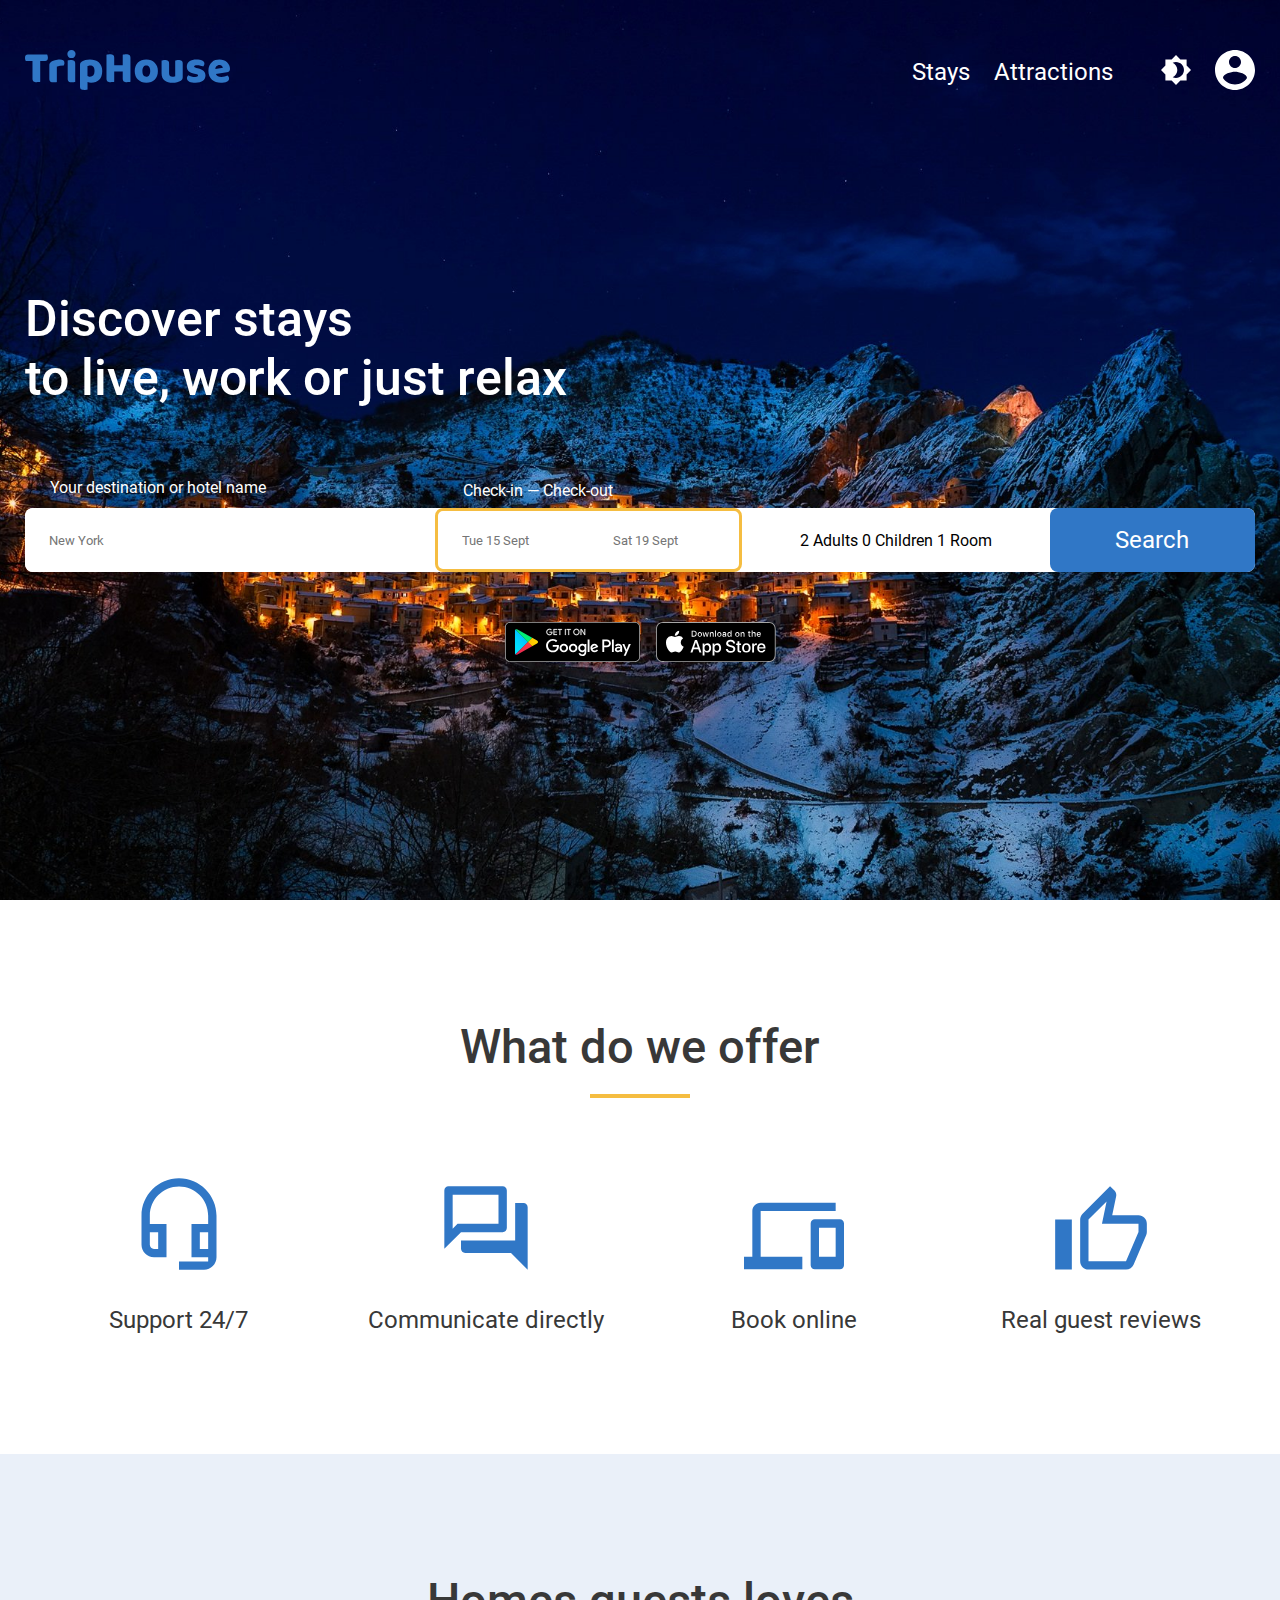
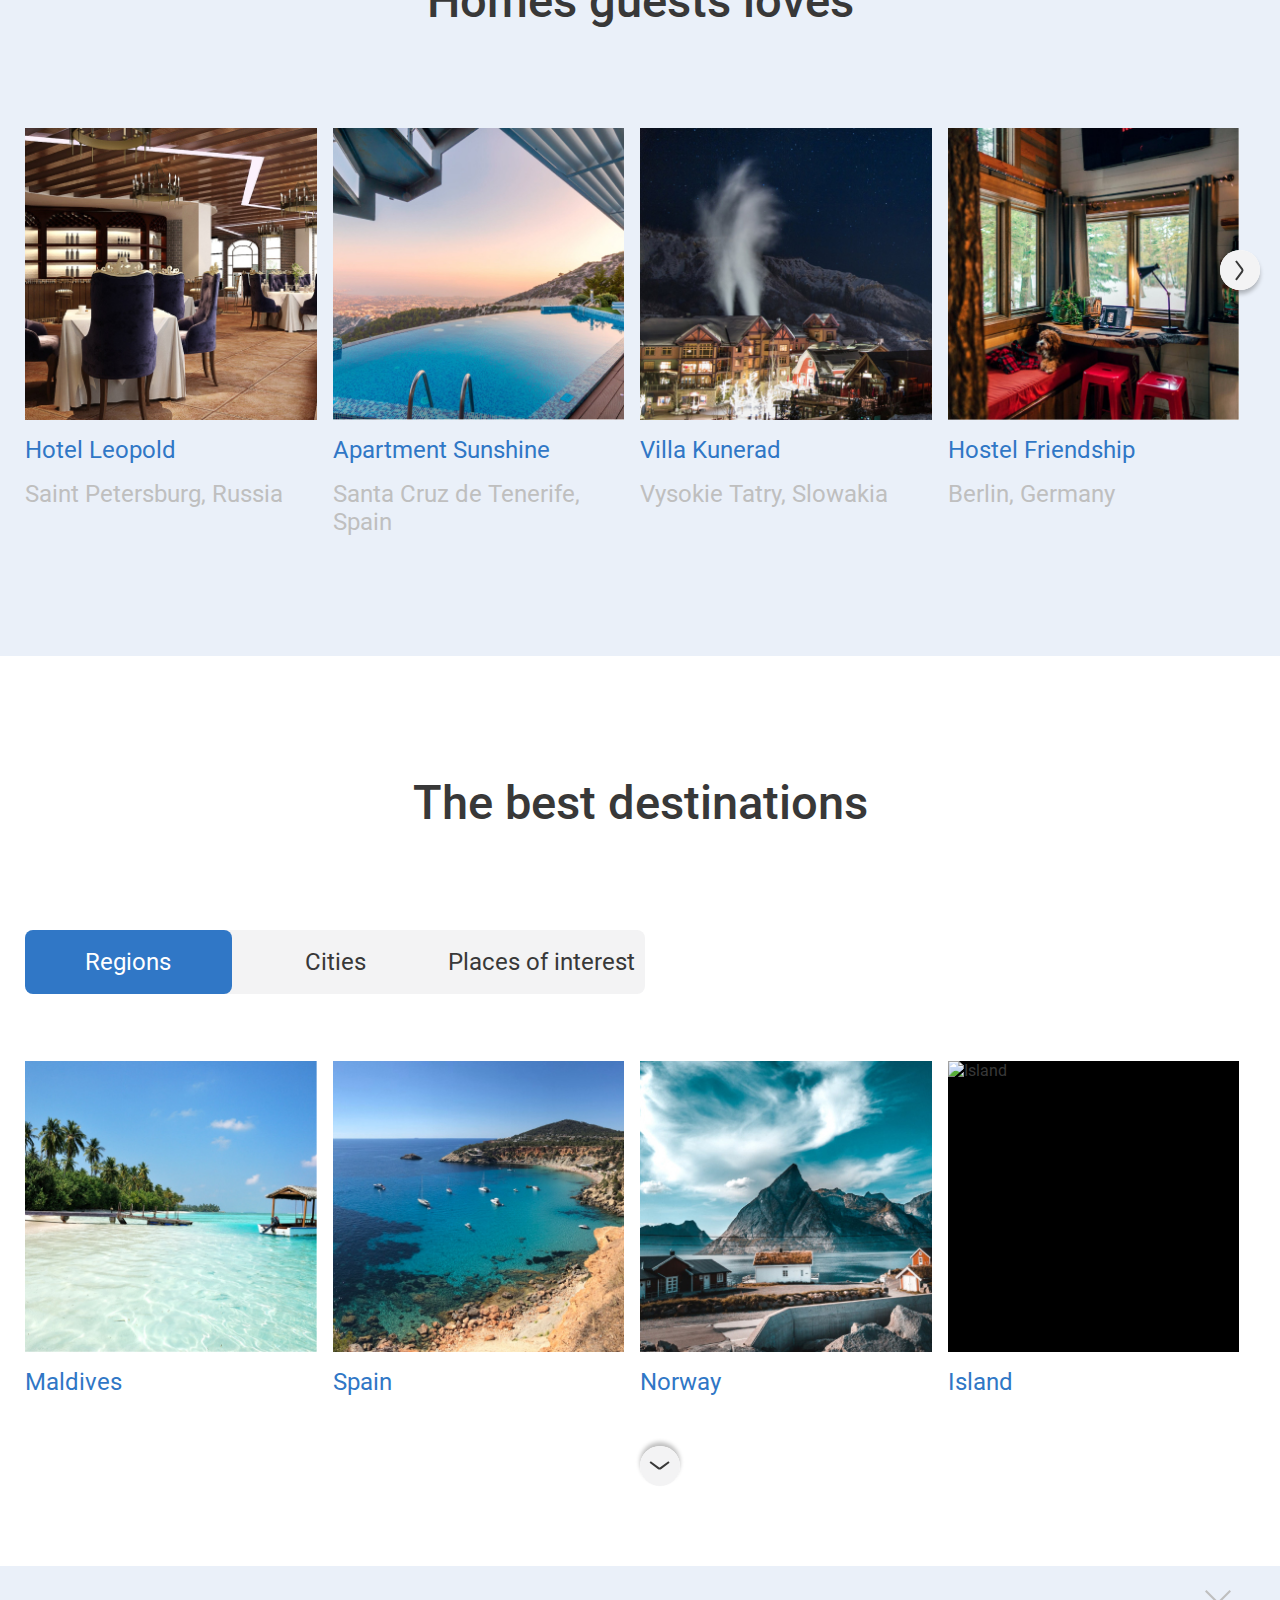
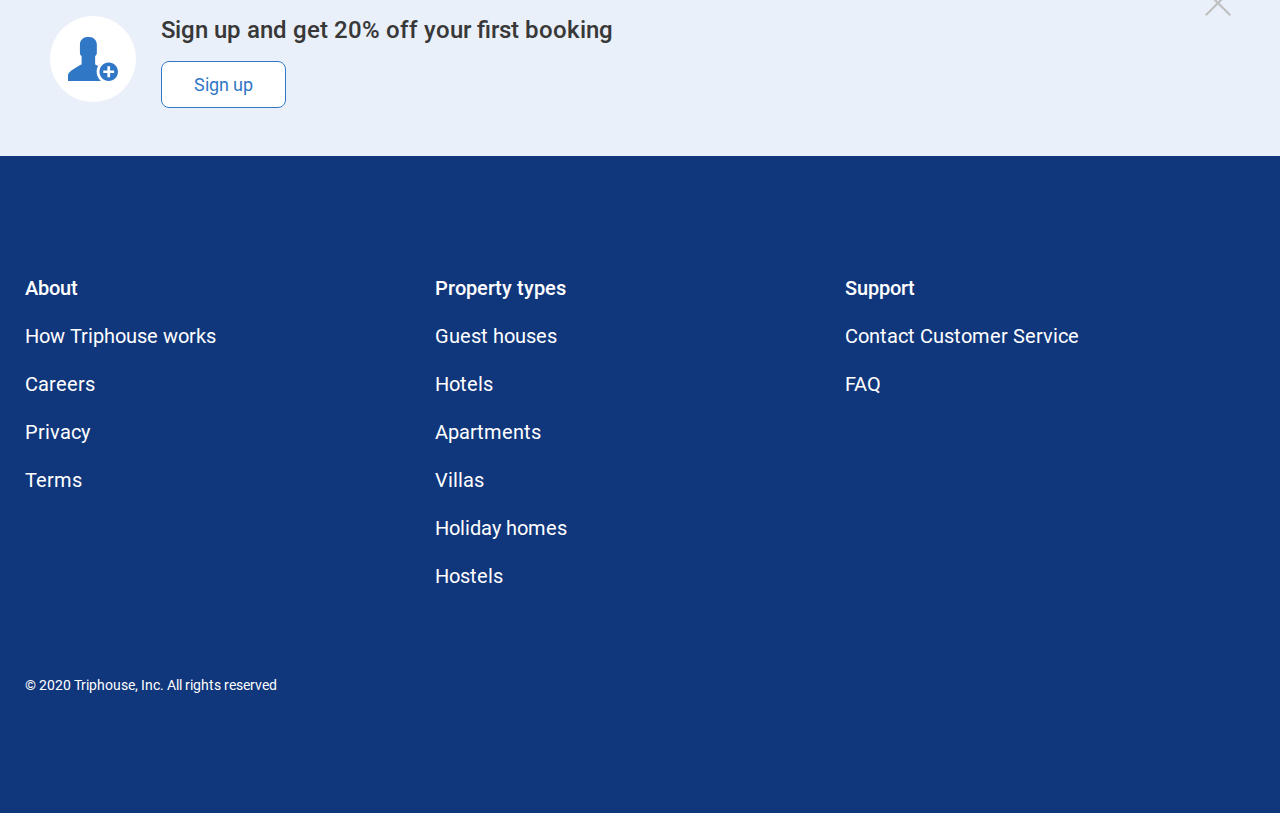
==== commit 99029475: "Merge branch 'main' into lesson-11" ====
--- a/index.html
+++ b/index.html
@@ -20,8 +20,9 @@
             </div>
             <nav class="header-nav">
                 <ul class="header-list">
-                    <li class="header-item-txt"><span>Stays</span></li>
-                    <li class="header-item-txt"><span>Attractions</span></li>
+                    <li class="header-item"><p class="header-point">Stays</p>
+                    </li>
+                    <li class="header-item"><p class="header-point">Attractions</p></li>
                 </ul>
                 <ul class="header-icons">
                     <li class="header-item">
@@ -36,16 +37,9 @@
                     </li>
                 </ul>
                 <div class="header-menu">
-                    <a href="#nav" class="header-menu-button"><span></span></a>
-                    <div id="nav" class="header-menu-burger">
-                        <a href="#">
-                            <svg xmlns="http://www.w3.org/2000/svg" width="26" height="26" viewBox="0 0 1000 1000">
-                                <path d="M587.4 500l396.2-396.2c8.5-8.5 8.5-22.4 0-30.9l-56.5-56.5c-4.1-4.1-9.7-6.4-15.5-6.4s-11.4 2.3-15.5 6.4L500 412.6 103.8 16.4c-8.2-8.2-22.7-8.2-30.9 0L16.4 72.9c-8.5 8.5-8.5 22.4 0 30.9L412.6 500 16.4 896.2c-8.5 8.5-8.5 22.4 0 30.9l56.5 56.5c4.1 4.1 9.7 6.4 15.5 6.4 5.8 0 11.4-2.3 15.5-6.4L500 587.4l396.2 396.2c4.1 4.1 9.7 6.4 15.5 6.4 5.8 0 11.4-2.3 15.5-6.4l56.5-56.5c8.5-8.5 8.5-22.4 0-30.9L587.4 500z"/>
-                            </svg>
-                        </a>
-                        <a href="#">Stays</a>
-                        <a href="#">Attractions</a>
-                    </div>
+                    <a href="#" class="header-menu-button">
+                        <span></span>
+                    </a>
                 </div>
             </nav>
         </div>
@@ -293,9 +287,11 @@
             <h3 class="h3-text">The best destinations</h3>
         </div>
         <div class="best-destinations-nav">
-            <button type="button" class="best-destinations-nav-btn">Regions</button>
-            <button type="button" class="best-destinations-nav-btn">Cities</button>
-            <button type="button" class="best-destinations-nav-btn bd-active-btn">Places<span class="hidden-text">&nbsp;of interest</span></button>
+            <ul class="best-destinations-nav-list">
+                <li class="best-destinations-nav-btn bd-active-btn"><a href="#" class="bd-nav-link">Regions</a></li>
+                <li class="best-destinations-nav-btn"><a href="#" class="bd-nav-link">Cities</a></li>
+                <li class="best-destinations-nav-btn"><a href="#" class="bd-nav-link">Places<span class="hidden-text"> of interest</span></a></li>
+            </ul>
         </div>
         <div class="best-destinations-cards">
             <ul class="best-destinations-list bd-active-list">
@@ -362,7 +358,7 @@
                 <li class="best-destinations-item col-3 col-md-6 col-sm-3">
                     <div class="best-destinations-card">
                         <div class="best-destinations-images">
-                            <img src="images/berlin-germany.jpg" alt="Japan" class="best-destinations-link-image">
+                            <img src="images/japan.jpg" alt="Japan" class="best-destinations-link-image">
                             <button class="book-now">
                                 <span class="book-now-content">Book now</span>
                             </button>
@@ -377,7 +373,7 @@
                 <li class="best-destinations-item col-3 col-md-6 col-sm-3">
                     <div class="best-destinations-card">
                         <div class="best-destinations-images">
-                            <img src="images/berlin-germany.jpg" alt="France" class="best-destinations-link-image">
+                            <img src="images/france.jpg" alt="France" class="best-destinations-link-image">
                             <button class="book-now">
                                 <span class="book-now-content">Book now</span>
                             </button>
@@ -392,7 +388,7 @@
                 <li class="best-destinations-item col-3 col-md-6 col-sm-3">
                     <div class="best-destinations-card">
                         <div class="best-destinations-images">
-                            <img src="images/berlin-germany.jpg" alt="Scottland" class="best-destinations-link-image">
+                            <img src="images/scottland.jpg" alt="Scottland" class="best-destinations-link-image">
                             <button class="book-now">
                                 <span class="book-now-content">Book now</span>
                             </button>
@@ -404,10 +400,10 @@
                         </div>
                     </div>
                 </li>
-                <li class="best-destinations-item  col-3 col-md-6 col-sm-3">
-                    <div class="best-destinations-card">
-                        <div class="best-destinations-images">
-                            <img src="images/berlin-germany.jpg" alt="Russia" class="best-destinations-link-image">
+                <li class="best-destinations-item col-3 col-md-6 col-sm-3">
+                    <div class="best-destinations-card">
+                        <div class="best-destinations-images">
+                            <img src="images/russia.jpg" alt="Russia" class="best-destinations-link-image">
                             <button class="book-now">
                                 <span class="book-now-content">Book now</span>
                             </button>
@@ -670,217 +666,42 @@
                         <path d="M15.9412 29.8235L22.1 21.6118a2.0001 2.0001 0 000-2.4L15.9412 11" stroke="#383838" stroke-width="2"/>
                     </svg>
                 </button>
-            </div>
-            <div class="best-destinations-block-nav">
-                <button class="homes-nav-btn visible-btn clickable-btn">
+                <button class="best-destinations-hide-btn visible-btn clickable-btn">
                     <svg class="nav-svg" width="40" height="40" viewBox="0 0 40 40" fill="none" xmlns="http://www.w3.org/2000/svg"><circle cx="20" cy="20" r="20" fill="#F3F3F4"/>
                         <path d="M15.9412 29.8235L22.1 21.6118a2.0001 2.0001 0 000-2.4L15.9412 11" stroke="#383838" stroke-width="2"/>
                     </svg>
                 </button>
-                <button class="homes-nav-btn visible-btn clickable-btn">
-                    <svg class="nav-svg" width="40" height="40" viewBox="0 0 40 40" fill="none" xmlns="http://www.w3.org/2000/svg"><circle cx="20" cy="20" r="20" fill="#F3F3F4"/>
-                        <path d="M15.9412 29.8235L22.1 21.6118a2.0001 2.0001 0 000-2.4L15.9412 11" stroke="#383838" stroke-width="2"/>
-                    </svg>
-                </button>
             </div>
         </div>
     </div>
 </section>
-<section class="sign-up-guests-reviews">
-    <section class="sign-up">
-        <div class="container">
-            <div class="sign-up-inner">
-                <div class="sign-up-logo">
-                    <a href="" class="sign-up-link">
-                        <svg width="86" height="86" viewBox="0 0 86 86" fill="none" xmlns="http://www.w3.org/2000/svg"><circle cx="43" cy="43" r="43" fill="#fff"/>
-                            <path d="M46.6518 55.7484c0-2.0561.5115-4.0303 1.473-5.7897-1.3605-.7672-2.3629-1.2684-2.7823-1.473-.133-.0614-.2046-.1944-.2046-.3376v-8.081c1.0127-.6751 1.6878-1.831 1.6878-3.1403v-8.3777c0-4.1633-3.3756-7.5491-7.5491-7.5491h-1.8003c-4.1633 0-7.5491 3.3756-7.5491 7.5491v8.3777c0 1.3093.6751 2.4652 1.6878 3.1403v8.081c0 .1432-.0819.2762-.2046.3376-1.1559.5626-6.7512 3.3858-11.9374 7.6514-.9411.7672-1.473 1.9231-1.473 3.1403v5.7386h32.9787c-.2762-.2251-.5319-.4706-.7876-.7263-2.2811-2.2811-3.5393-5.3192-3.5393-8.5413z" fill="#3077C6"/><path d="M58.7324 46.4807c-5.1145 0-9.2676 4.153-9.2676 9.2676s4.1531 9.2676 9.2676 9.2676c5.1146 0 9.2676-4.153 9.2676-9.2676s-4.1428-9.2676-9.2676-9.2676zm5.4215 10.6179h-4.0712v4.0711h-2.7005v-4.0711H53.311v-2.7005h4.0712v-4.0712h2.7005v4.0712h4.0712v2.7005z" fill="#3077C6"/>
-                        </svg>
-                    </a>
-                </div>
-                <div class="sign-up-content">
-                    <div class="sign-up-trip-wrap">
-                        <svg class="sign-up-logo-trip" width="58" height="58" fill="none" xmlns="http://www.w3.org/2000/svg"><rect width="58" height="58" rx="4" fill="#3077C6"/>
-                            <path d="M2.5857 26.6094c-.0537-.0879-.1035-.2077-.1495-.3595a1.644 1.644 0 01-.069-.4793c0-.3116.0652-.5353.1955-.6711.138-.1358.3143-.2037.529-.2037h5.0139c.0536.0879.1035.2077.1495.3595s.069.3116.069.4793c0 .3116-.069.5353-.207.6711-.1304.1358-.3029.2037-.5175.2037H6.323v5.5362c-.0843.024-.2185.048-.4025.0719a3.918 3.918 0 01-.529.036c-.1763 0-.3335-.016-.4715-.0479-.1303-.024-.2415-.0719-.3335-.1438-.092-.0719-.161-.1718-.207-.2996-.046-.1278-.069-.2956-.069-.5033v-4.6495h-1.725zM10.6427 32.1816c-.0767.024-.1993.0479-.368.0719a3.4306 3.4306 0 01-.506.0359c-.1686 0-.322-.0119-.46-.0359-.1303-.024-.2415-.0719-.3335-.1438-.092-.0719-.1648-.1678-.2184-.2876-.046-.1278-.069-.2916-.069-.4913v-3.595c0-.1837.0306-.3395.092-.4673.069-.1358.1648-.2557.2874-.3595.1227-.1039.2722-.1957.4485-.2756a4.3036 4.3036 0 01.5865-.2277 4.2051 4.2051 0 01.644-.1438c.2223-.04.4447-.0599.667-.0599.368 0 .6593.0759.874.2277.2146.1438.322.3834.322.7189 0 .1119-.0154.2237-.046.3356a1.5933 1.5933 0 01-.115.2876c-.161 0-.3259.008-.4945.0239-.1687.016-.3335.04-.4945.0719a6.5947 6.5947 0 00-.46.1079c-.138.0319-.2568.0719-.3565.1198v4.0863zM13.3697 24.752c0-.3036.0958-.5592.2875-.7669.1993-.2077.46-.3116.782-.3116.3219 0 .5788.1039.7704.3116.1994.2077.299.4633.299.7669 0 .3036-.0996.5592-.299.7669-.1916.2077-.4485.3116-.7704.3116-.322 0-.5827-.1039-.782-.3116-.1917-.2077-.2875-.4633-.2875-.7669zm2.0469 7.4296c-.0843.016-.2108.0359-.3795.0599a2.53 2.53 0 01-.4944.0479c-.1687 0-.322-.0119-.46-.0359-.1304-.024-.2415-.0719-.3335-.1438-.092-.0719-.1649-.1678-.2185-.2876-.046-.1278-.069-.2916-.069-.4913v-4.8772c.0843-.016.207-.0359.368-.0599a2.7165 2.7165 0 01.506-.0479c.1686 0 .3181.012.4484.0359.138.024.253.0719.345.1438.092.0719.161.1718.207.2996.0537.1198.0805.2796.0805.4793v4.8772zM19.2257 26.19c.46 0 .8854.0639 1.2764.1917.3987.1199.7399.3076 1.0235.5632.2837.2557.506.5792.667.9707.161.3834.2415.8428.2415 1.378 0 .5113-.069.9587-.207 1.3422-.138.3834-.3335.707-.5865.9706-.253.2556-.5596.4474-.92.5752-.3526.1278-.7474.1917-1.1844.1917-.3297 0-.6364-.0519-.92-.1558v1.9893c-.0767.0239-.1994.0479-.368.0719a2.7792 2.7792 0 01-.5175.0479c-.1687 0-.322-.012-.46-.036-.1303-.0239-.2415-.0719-.3335-.1438-.092-.0719-.161-.1717-.207-.2995-.046-.1199-.069-.2797-.069-.4794V27.616c0-.2157.0422-.3915.1265-.5273.092-.1358.2147-.2596.368-.3714.2377-.1598.5328-.2876.8855-.3835.3526-.0959.7475-.1438 1.1845-.1438zm.023 4.5776c.7896 0 1.1844-.4913 1.1844-1.474 0-.5112-.0996-.8907-.299-1.1384-.1916-.2476-.4714-.3714-.8394-.3714-.1457 0-.276.0199-.391.0599-.115.0319-.2147.0719-.299.1198v2.6363c.092.0479.1916.0879.299.1198.1073.032.2223.048.345.048zM29.7705 32.1456c-.0843.024-.2185.048-.4025.0719a3.917 3.917 0 01-.529.036c-.1763 0-.3335-.016-.4715-.0479-.1303-.024-.2415-.0719-.3335-.1438-.092-.0719-.161-.1718-.207-.2996-.046-.1278-.069-.2956-.069-.5033v-1.8694h-2.2079v2.7561c-.0843.024-.2185.048-.4025.0719a3.9182 3.9182 0 01-.529.036c-.1763 0-.3335-.016-.4715-.0479-.1303-.024-.2415-.0719-.3335-.1438-.092-.0719-.161-.1718-.207-.2996-.046-.1278-.069-.2956-.069-.5033v-6.3271c.0844-.016.2185-.036.4025-.06a3.0983 3.0983 0 01.529-.0479c.1763 0 .3297.016.46.0479.138.024.253.0719.345.1438.092.0719.161.1718.207.2996.046.1278.069.2956.069.5033v1.9173h2.2079v-2.804c.0844-.016.2185-.036.4025-.06a3.0992 3.0992 0 01.529-.0479c.1764 0 .3297.016.46.0479.138.024.253.0719.345.1438.092.0719.161.1718.207.2996.046.1278.069.2956.069.5033v6.3271zM36.8989 29.2817c0 .4953-.0728.9386-.2185 1.3301-.1456.3835-.3526.707-.621.9706-.2606.2637-.575.4634-.9429.5992-.368.1358-.7782.2037-1.2305.2037-.4523 0-.8625-.0719-1.2305-.2157-.368-.1438-.6861-.3475-.9545-.6111-.2606-.2717-.4638-.5992-.6095-.9827-.1456-.3834-.2185-.8148-.2185-1.2941 0-.4714.0729-.8988.2185-1.2822.1457-.3835.3489-.7071.6095-.9707.2684-.2716.5865-.4793.9545-.6231.368-.1438.7782-.2157 1.2305-.2157.4523 0 .8625.0759 1.2305.2277.3679.1438.6823.3515.9429.6231.2684.2636.4754.5872.621.9706.1457.3835.2185.8069.2185 1.2703zm-4.0249 0c0 .4873.0882.8627.2645 1.1264.184.2556.437.3834.759.3834s.5673-.1318.736-.3954c.1763-.2636.2645-.6351.2645-1.1144 0-.4794-.0882-.8469-.2645-1.1025-.1764-.2636-.4255-.3954-.7475-.3954-.322 0-.5712.1318-.7475.3954-.1763.2556-.2645.6231-.2645 1.1025zM37.8527 26.4536c.0766-.0239.1955-.0479.3565-.0719a3.683 3.683 0 01.5175-.0359c.1686 0 .3181.012.4485.0359.138.024.253.0719.3449.1438.092.0719.161.1718.207.2996.0537.1198.0805.2796.0805.4793v2.5764c0 .3276.0767.5632.23.707.1534.1358.3757.2037.667.2037.1764 0 .3182-.0159.4255-.0479.115-.0319.2032-.0639.2645-.0959v-4.1941c.0767-.0239.1955-.0479.3565-.0719a3.6852 3.6852 0 01.5175-.0359c.1687 0 .3182.012.4485.0359.138.024.253.0719.345.1438.092.0719.161.1718.207.2996.0536.1198.0805.2796.0805.4793v3.6429c0 .3995-.161.699-.483.8988-.2683.1757-.5903.3075-.966.3954-.368.0959-.7705.1438-1.2075.1438-.414 0-.7973-.0479-1.15-.1438-.3449-.0959-.6439-.2437-.8969-.4434-.253-.1997-.4485-.4553-.5865-.7669-.138-.3195-.207-.703-.207-1.1504v-3.4272zM49.2608 30.456c0 .6072-.2185 1.0825-.6555 1.426-.437.3435-1.081.5153-1.9319.5153-.322 0-.621-.024-.897-.0719-.276-.0479-.5137-.1198-.713-.2157-.1917-.1039-.345-.2317-.46-.3835-.1073-.1518-.161-.3315-.161-.5392 0-.1917.0383-.3515.115-.4793.0767-.1359.1687-.2477.276-.3356.2223.1279.4753.2437.759.3475.2913.0959.6248.1438 1.0005.1438.2376 0 .4178-.0359.5405-.1078.1303-.0719.1954-.1678.1954-.2876 0-.1118-.046-.1997-.138-.2636-.0919-.0639-.2453-.1159-.4599-.1558l-.345-.0719c-.667-.1358-1.1653-.3475-1.495-.6351-.322-.2956-.483-.715-.483-1.2583 0-.2955.0613-.5632.184-.8028.1227-.2397.2952-.4394.5175-.5992.2223-.1598.4868-.2836.7935-.3715.3143-.0879.6593-.1318 1.035-.1318.2836 0 .5481.024.7934.0719.253.04.4715.1039.6555.1917.184.0879.3297.2038.437.3476.1073.1358.161.2995.161.4913 0 .1837-.0345.3435-.1035.4793-.0613.1278-.1418.2357-.2415.3235-.0613-.0399-.1533-.0798-.276-.1198a2.6827 2.6827 0 00-.4025-.1198 4.0613 4.0613 0 00-.4485-.0959c-.1456-.024-.2798-.0359-.4024-.0359-.253 0-.4485.0319-.5865.0958-.138.0559-.207.1478-.207.2756 0 .0879.0383.1598.115.2157.0766.056.2223.1079.437.1558l.3565.0839c.7359.1758 1.2573.4194 1.5639.731.3143.3035.4715.699.4715 1.1863zM53.2175 32.3853c-.4523 0-.8739-.0639-1.2649-.1917-.3834-.1358-.7207-.3356-1.012-.5992-.2837-.2636-.5098-.5952-.6785-.9946-.161-.3994-.2415-.8668-.2415-1.402 0-.5273.0805-.9787.2415-1.3541.1687-.3835.3872-.6951.6555-.9347a2.4601 2.4601 0 01.92-.5393 3.2033 3.2033 0 011.0579-.1797c.4064 0 .7744.0639 1.104.1917.3373.1278.6248.3036.8625.5273.2453.2237.4332.4913.5635.8029.138.3115.207.651.207 1.0185 0 .2717-.0728.4794-.2185.6232-.1457.1438-.3488.2356-.6095.2756l-2.8404.4433c.0843.2637.2568.4634.5175.5992.2606.1278.5596.1917.8969.1917.3144 0 .6095-.0399.8855-.1198.2837-.0879.5137-.1877.69-.2996.1227.0799.2262.1918.3105.3356.0843.1438.1265.2955.1265.4553 0 .3595-.161.6271-.483.8029-.2453.1358-.5213.2277-.828.2756-.3066.0479-.5941.0719-.8625.0719zm-.322-4.7094c-.184 0-.345.032-.4829.0959-.1304.0639-.2377.1478-.322.2516-.0844.0959-.1495.2077-.1955.3356a1.5044 1.5044 0 00-.069.3714l1.9664-.3355c-.023-.1598-.1073-.3195-.253-.4793-.1456-.1598-.3603-.2397-.644-.2397z" fill="#fff"/>
-                        </svg>
-                    </div>
-                    <p class="sign-up-info">Sign up <span> in the app</span> and get 20% off your first booking</p>
-                    <a href="#" class="sign-up-btn"><span>Sign up</span></a>
-                    <button type="button" class="sign-up-close">
-                        <svg width="26" height="26" viewBox="0 0 26 26" fill="none" xmlns="http://www.w3.org/2000/svg">
-                            <path d="M26 1.4857L24.5144 0 13 11.5143 1.4857 0 0 1.4857 11.5143 13 0 24.5144 1.4857 26 13 14.4857 24.5144 26 26 24.5144 14.4857 13 26 1.4857z" fill="#BFBFBF"/>
-                        </svg>
-                    </button>
-                    <button type="button" class="sign-up-install-btn">Install</button>
-                </div>
-            </div>
-        </div>
-    </section>
-    <section class="guests-reviews">
-        <div class="container">
-            <div class="guests-reviews-header">
-                <h3 class="h3-text"><span>Guests</span> reviews</h3>
-            </div>
-            <div class="guests-reviews-cards">
-                <ul class="guests-reviews-list">
-                    <li class="guests-reviews-item col-4 col-md-6 col-sm-3">
-                        <div class="gr-list-card">
-                            <div class="gr-card-images">
-                                <img src="images/bali-indonesia.jpg" alt="bali-indonesia" class="gr-card-image">
-                                <div class="gr-card-price"><a href="" class="gr-card-price-link">From <span>250 USD</span></a></div>
-                            </div>
-                            <div class="gr-card-content">
-                                <div class="gr-card-middle">
-                                    <div class="gr-card-header">
-                                        <a href="" class="gr-card-title-link"><h5 class="gr-card-title">Ubud Bali Resort&SPA</h5></a>
-                                        <p class="gr-card-subtitle">Bali, Indonesia</p>
-                                    </div>
-                                    <div class="gr-card-score">
-                                        <div class="gr-card-point"><span>9,4</span></div>
-                                        <p class="gr-card-reviews">1324 reviews</p>
-                                    </div>
-                                </div>
-                                <div class="gr-card-user">
-                                    <div class="gr-card-usericon">
-                                        <svg viewBox="0 0 54 54" fill="none" xmlns="http://www.w3.org/2000/svg">
-                                            <path d="M27.0002.3333C12.2802.3333.3335 12.2799.3335 26.9999c0 14.72 11.9467 26.6667 26.6667 26.6667 14.72 0 26.6666-11.9467 26.6666-26.6667 0-14.72-11.9466-26.6666-26.6666-26.6666zm0 8c4.4266 0 8 3.5733 8 8 0 4.4266-3.5734 8-8 8-4.4267 0-8-3.5734-8-8 0-4.4267 3.5733-8 8-8zm0 37.8666c-6.6667 0-12.56-3.4133-16-8.5866.08-5.3067 10.6666-8.2134 16-8.2134 5.3066 0 15.92 2.9067 16 8.2134-3.44 5.1733-9.3334 8.5866-16 8.5866z" fill="#BFBFBF"/>
-                                        </svg>
-                                    </div>
-                                    <div class="gr-card-userprofile">
-                                        <p class="gr-card-username">Hanna Ivanova</p>
-                                        <div class="gr-card-nationality">
-                                            <svg class="gr-card-nationality-flag" viewBox="0 0 19 19" fill="none" xmlns="http://www.w3.org/2000/svg" xmlns:xlink="http://www.w3.org/1999/xlink">
-                                                <path d="M0 18.26H18V0.26H0V18.26Z" fill="url(#pattern0)"/>
-                                                <defs>
-                                                    <pattern id="pattern0" patternContentUnits="objectBoundingBox" width="1" height="1">
-                                                        <use xlink:href="#image0" transform="scale(0.015625)"/>
-                                                    </pattern>
-                                                    <image id="image0" width="64" height="64" xlink:href="[data-uri]"/>
-                                                </defs>
-                                            </svg><span>Ukraine</span>
-                                        </div>
-                                    </div>
-                                </div>
-                                <div class="gr-card-footer">
-                                    <p class="gr-card-comments">Great location, really pleasant and clean rooms, but the thing that makes this such a good place to stay are the staff. All of the people are incredibly helpful and generous with their time and advice.
-                                    </p>
-                                </div>
-                            </div>
-                        </div>
-                    </li>
-                    <li class="guests-reviews-item col-4 col-md-6 col-sm-3">
-                        <div class="gr-list-card">
-                            <div class="gr-card-images">
-                                <img src="images/rotterdam-netherlands.jpg" alt="rotterdam-netherlands" class="gr-card-image">
-                                <div class="gr-card-price"><a href="" class="gr-card-price-link">From <span>40 USD</span></a></div>
-                            </div>
-                            <div class="gr-card-content">
-                                <div class="gr-card-middle">
-                                    <div class="gr-card-header">
-                                        <a href="" class="gr-card-title-link"><h5 class="gr-card-title">King Kong Hostel</h5></a>
-                                        <p class="gr-card-subtitle">Rotterdam, Netherlands</p>
-                                    </div>
-                                    <div class="gr-card-score">
-                                        <div class="gr-card-point"><span>8,9</span></div>
-                                        <p class="gr-card-reviews">2016 reviews</p>
-                                    </div>
-                                </div>
-                                <div class="gr-card-user">
-                                    <div class="gr-card-usericon">
-                                        <svg viewBox="0 0 54 54" fill="none" xmlns="http://www.w3.org/2000/svg">
-                                            <path d="M27.0002.3333C12.2802.3333.3335 12.2799.3335 26.9999c0 14.72 11.9467 26.6667 26.6667 26.6667 14.72 0 26.6666-11.9467 26.6666-26.6667 0-14.72-11.9466-26.6666-26.6666-26.6666zm0 8c4.4266 0 8 3.5733 8 8 0 4.4266-3.5734 8-8 8-4.4267 0-8-3.5734-8-8 0-4.4267 3.5733-8 8-8zm0 37.8666c-6.6667 0-12.56-3.4133-16-8.5866.08-5.3067 10.6666-8.2134 16-8.2134 5.3066 0 15.92 2.9067 16 8.2134-3.44 5.1733-9.3334 8.5866-16 8.5866z" fill="#BFBFBF"/>
-                                        </svg>
-                                    </div>
-                                    <div class="gr-card-userprofile">
-                                        <p class="gr-card-username">Adam Smith</p>
-                                        <div class="gr-card-nationality">
-                                            <svg class="gr-card-nationality-flag" xmlns="http://www.w3.org/2000/svg" xmlns:xlink="http://www.w3.org/1999/xlink" viewBox="0 0 19 19" fill="none">
-                                                <path d="M0 18.26H18V0.26H0V18.26Z" fill="url(#pattern1)"/>
-                                                <defs>
-                                                    <pattern id="pattern1" patternContentUnits="objectBoundingBox" width="1" height="1">
-                                                        <use xlink:href="#image1" transform="scale(0.015625)"/>
-                                                    </pattern>
-                                                    <image id="image1" width="64" height="64" xlink:href="[data-uri]"/>
-                                                </defs>
-                                            </svg><span>USA</span>
-                                        </div>
-                                    </div>
-                                </div>
-                                <div class="gr-card-footer">
-                                    <p class="gr-card-comments">I've been in this hostel for a month and here is the best hostel of all
-                                        Excellent management of excellent and ethical staff and bedrooms Bathrooms are always clean and excellent
-                                        Most importantly, those who work here are kind and good-natured.
-                                    </p>
-                                </div>
-                            </div>
-                        </div>
-                    </li>
-                    <li class="guests-reviews-item col-4 col-md-6 col-sm-3">
-                        <div class="gr-list-card">
-                            <div class="gr-card-images">
-                                <img src="images/ourika-marocco.jpg" alt="ourika-marocco" class="gr-card-image">
-                                <div class="gr-card-price"><a href="" class="gr-card-price-link">From <span>100 USD</span></a></div>
-                            </div>
-                            <div class="gr-card-content">
-                                <div class="gr-card-middle">
-                                    <div class="gr-card-header">
-                                        <a href="" class="gr-card-title-link"><h5 class="gr-card-title">Rokoko Hotel</h5></a>
-                                        <p class="gr-card-subtitle">Ourika, Marocco</p>
-                                    </div>
-                                    <div class="gr-card-score">
-                                        <div class="gr-card-point"><span>9,1</span></div>
-                                        <p class="gr-card-reviews">815 reviews</p>
-                                    </div>
-                                </div>
-                                <div class="gr-card-user">
-                                    <div class="gr-card-usericon">
-                                        <svg viewBox="0 0 54 54" fill="none" xmlns="http://www.w3.org/2000/svg">
-                                            <path d="M27.0002.3333C12.2802.3333.3335 12.2799.3335 26.9999c0 14.72 11.9467 26.6667 26.6667 26.6667 14.72 0 26.6666-11.9467 26.6666-26.6667 0-14.72-11.9466-26.6666-26.6666-26.6666zm0 8c4.4266 0 8 3.5733 8 8 0 4.4266-3.5734 8-8 8-4.4267 0-8-3.5734-8-8 0-4.4267 3.5733-8 8-8zm0 37.8666c-6.6667 0-12.56-3.4133-16-8.5866.08-5.3067 10.6666-8.2134 16-8.2134 5.3066 0 15.92 2.9067 16 8.2134-3.44 5.1733-9.3334 8.5866-16 8.5866z" fill="#BFBFBF"/>
-                                        </svg>
-                                    </div>
-                                    <div class="gr-card-userprofile">
-                                        <p class="gr-card-username">Anika Messer</p>
-                                        <div class="gr-card-nationality">
-                                            <svg class="gr-card-nationality-flag" viewBox="0 0 19 19" fill="none" xmlns="http://www.w3.org/2000/svg" xmlns:xlink="http://www.w3.org/1999/xlink">
-                                                <path d="M0 18.26H18V0.26H0V18.26Z" fill="url(#pattern2)"/>
-                                                <defs>
-                                                    <pattern id="pattern2" patternContentUnits="objectBoundingBox" width="1" height="1">
-                                                        <use xlink:href="#image2" transform="scale(0.015625)"/>
-                                                    </pattern>
-                                                    <image id="image2" width="64" height="64" xlink:href="[data-uri]"/>
-                                                </defs>
-                                            </svg><span>Germany</span>
-                                        </div>
-                                    </div>
-                                </div>
-                                <div class="gr-card-footer">
-                                    <p class="gr-card-comments">Efficient, friendly, professional, and appropriately attentive. Great hotel in a great location. Easy access to all the surrounding historical sites. Staff is fantastic. Will definitely stay at this location during my next stay in Marocco.
-                                    </p>
-                                </div>
-                            </div>
-                        </div>
-                    </li>
-                </ul>
-                <div class="gr-block-nav">
-                    <button class="homes-nav-btn visible-btn clickable-btn">
-                        <svg class="nav-svg" width="40" height="40" viewBox="0 0 40 40" fill="none" xmlns="http://www.w3.org/2000/svg"><circle cx="20" cy="20" r="20" fill="#F3F3F4"/>
-                            <path d="M15.9412 29.8235L22.1 21.6118a2.0001 2.0001 0 000-2.4L15.9412 11" stroke="#383838" stroke-width="2"/>
-                        </svg>
-                    </button>
-                    <button class="homes-nav-btn visible-btn clickable-btn">
-                        <svg class="nav-svg" width="40" height="40" viewBox="0 0 40 40" fill="none" xmlns="http://www.w3.org/2000/svg"><circle cx="20" cy="20" r="20" fill="#F3F3F4"/>
-                            <path d="M15.9412 29.8235L22.1 21.6118a2.0001 2.0001 0 000-2.4L15.9412 11" stroke="#383838" stroke-width="2"/>
-                        </svg>
-                    </button>
-                </div>
-            </div>
-            <div class="gr-card-slider">
-                <div class="gr-card-slide"><a href=" " class="gr-card-slide-item active"><span></span></a></div>
-                <div class="gr-card-slide"><a href=" " class="gr-card-slide-item"><span></span></a></div>
-                <div class="gr-card-slide"><a href=" " class="gr-card-slide-item"><span></span></a></div>
-                <div class="gr-card-slide"><a href=" " class="gr-card-slide-item"><span></span></a></div>
-            </div>
-        </div>
-    </section>
+<section class="sign-up">
+    <div class="container">
+        <div class="sign-up-inner">
+            <div class="sign-up-logo">
+                <a href="" class="sign-up-link">
+                    <svg width="86" height="86" viewBox="0 0 86 86" fill="none" xmlns="http://www.w3.org/2000/svg"><circle cx="43" cy="43" r="43" fill="#fff"/>
+                        <path d="M46.6518 55.7484c0-2.0561.5115-4.0303 1.473-5.7897-1.3605-.7672-2.3629-1.2684-2.7823-1.473-.133-.0614-.2046-.1944-.2046-.3376v-8.081c1.0127-.6751 1.6878-1.831 1.6878-3.1403v-8.3777c0-4.1633-3.3756-7.5491-7.5491-7.5491h-1.8003c-4.1633 0-7.5491 3.3756-7.5491 7.5491v8.3777c0 1.3093.6751 2.4652 1.6878 3.1403v8.081c0 .1432-.0819.2762-.2046.3376-1.1559.5626-6.7512 3.3858-11.9374 7.6514-.9411.7672-1.473 1.9231-1.473 3.1403v5.7386h32.9787c-.2762-.2251-.5319-.4706-.7876-.7263-2.2811-2.2811-3.5393-5.3192-3.5393-8.5413z" fill="#3077C6"/><path d="M58.7324 46.4807c-5.1145 0-9.2676 4.153-9.2676 9.2676s4.1531 9.2676 9.2676 9.2676c5.1146 0 9.2676-4.153 9.2676-9.2676s-4.1428-9.2676-9.2676-9.2676zm5.4215 10.6179h-4.0712v4.0711h-2.7005v-4.0711H53.311v-2.7005h4.0712v-4.0712h2.7005v4.0712h4.0712v2.7005z" fill="#3077C6"/>
+                    </svg>
+                </a>
+            </div>
+            <div class="sign-up-content">
+                <div class="sign-up-trip-wrap">
+                    <svg class="sign-up-logo-trip" width="58" height="58" fill="none" xmlns="http://www.w3.org/2000/svg"><rect width="58" height="58" rx="4" fill="#3077C6"/>
+                        <path d="M2.5857 26.6094c-.0537-.0879-.1035-.2077-.1495-.3595a1.644 1.644 0 01-.069-.4793c0-.3116.0652-.5353.1955-.6711.138-.1358.3143-.2037.529-.2037h5.0139c.0536.0879.1035.2077.1495.3595s.069.3116.069.4793c0 .3116-.069.5353-.207.6711-.1304.1358-.3029.2037-.5175.2037H6.323v5.5362c-.0843.024-.2185.048-.4025.0719a3.918 3.918 0 01-.529.036c-.1763 0-.3335-.016-.4715-.0479-.1303-.024-.2415-.0719-.3335-.1438-.092-.0719-.161-.1718-.207-.2996-.046-.1278-.069-.2956-.069-.5033v-4.6495h-1.725zM10.6427 32.1816c-.0767.024-.1993.0479-.368.0719a3.4306 3.4306 0 01-.506.0359c-.1686 0-.322-.0119-.46-.0359-.1303-.024-.2415-.0719-.3335-.1438-.092-.0719-.1648-.1678-.2184-.2876-.046-.1278-.069-.2916-.069-.4913v-3.595c0-.1837.0306-.3395.092-.4673.069-.1358.1648-.2557.2874-.3595.1227-.1039.2722-.1957.4485-.2756a4.3036 4.3036 0 01.5865-.2277 4.2051 4.2051 0 01.644-.1438c.2223-.04.4447-.0599.667-.0599.368 0 .6593.0759.874.2277.2146.1438.322.3834.322.7189 0 .1119-.0154.2237-.046.3356a1.5933 1.5933 0 01-.115.2876c-.161 0-.3259.008-.4945.0239-.1687.016-.3335.04-.4945.0719a6.5947 6.5947 0 00-.46.1079c-.138.0319-.2568.0719-.3565.1198v4.0863zM13.3697 24.752c0-.3036.0958-.5592.2875-.7669.1993-.2077.46-.3116.782-.3116.3219 0 .5788.1039.7704.3116.1994.2077.299.4633.299.7669 0 .3036-.0996.5592-.299.7669-.1916.2077-.4485.3116-.7704.3116-.322 0-.5827-.1039-.782-.3116-.1917-.2077-.2875-.4633-.2875-.7669zm2.0469 7.4296c-.0843.016-.2108.0359-.3795.0599a2.53 2.53 0 01-.4944.0479c-.1687 0-.322-.0119-.46-.0359-.1304-.024-.2415-.0719-.3335-.1438-.092-.0719-.1649-.1678-.2185-.2876-.046-.1278-.069-.2916-.069-.4913v-4.8772c.0843-.016.207-.0359.368-.0599a2.7165 2.7165 0 01.506-.0479c.1686 0 .3181.012.4484.0359.138.024.253.0719.345.1438.092.0719.161.1718.207.2996.0537.1198.0805.2796.0805.4793v4.8772zM19.2257 26.19c.46 0 .8854.0639 1.2764.1917.3987.1199.7399.3076 1.0235.5632.2837.2557.506.5792.667.9707.161.3834.2415.8428.2415 1.378 0 .5113-.069.9587-.207 1.3422-.138.3834-.3335.707-.5865.9706-.253.2556-.5596.4474-.92.5752-.3526.1278-.7474.1917-1.1844.1917-.3297 0-.6364-.0519-.92-.1558v1.9893c-.0767.0239-.1994.0479-.368.0719a2.7792 2.7792 0 01-.5175.0479c-.1687 0-.322-.012-.46-.036-.1303-.0239-.2415-.0719-.3335-.1438-.092-.0719-.161-.1717-.207-.2995-.046-.1199-.069-.2797-.069-.4794V27.616c0-.2157.0422-.3915.1265-.5273.092-.1358.2147-.2596.368-.3714.2377-.1598.5328-.2876.8855-.3835.3526-.0959.7475-.1438 1.1845-.1438zm.023 4.5776c.7896 0 1.1844-.4913 1.1844-1.474 0-.5112-.0996-.8907-.299-1.1384-.1916-.2476-.4714-.3714-.8394-.3714-.1457 0-.276.0199-.391.0599-.115.0319-.2147.0719-.299.1198v2.6363c.092.0479.1916.0879.299.1198.1073.032.2223.048.345.048zM29.7705 32.1456c-.0843.024-.2185.048-.4025.0719a3.917 3.917 0 01-.529.036c-.1763 0-.3335-.016-.4715-.0479-.1303-.024-.2415-.0719-.3335-.1438-.092-.0719-.161-.1718-.207-.2996-.046-.1278-.069-.2956-.069-.5033v-1.8694h-2.2079v2.7561c-.0843.024-.2185.048-.4025.0719a3.9182 3.9182 0 01-.529.036c-.1763 0-.3335-.016-.4715-.0479-.1303-.024-.2415-.0719-.3335-.1438-.092-.0719-.161-.1718-.207-.2996-.046-.1278-.069-.2956-.069-.5033v-6.3271c.0844-.016.2185-.036.4025-.06a3.0983 3.0983 0 01.529-.0479c.1763 0 .3297.016.46.0479.138.024.253.0719.345.1438.092.0719.161.1718.207.2996.046.1278.069.2956.069.5033v1.9173h2.2079v-2.804c.0844-.016.2185-.036.4025-.06a3.0992 3.0992 0 01.529-.0479c.1764 0 .3297.016.46.0479.138.024.253.0719.345.1438.092.0719.161.1718.207.2996.046.1278.069.2956.069.5033v6.3271zM36.8989 29.2817c0 .4953-.0728.9386-.2185 1.3301-.1456.3835-.3526.707-.621.9706-.2606.2637-.575.4634-.9429.5992-.368.1358-.7782.2037-1.2305.2037-.4523 0-.8625-.0719-1.2305-.2157-.368-.1438-.6861-.3475-.9545-.6111-.2606-.2717-.4638-.5992-.6095-.9827-.1456-.3834-.2185-.8148-.2185-1.2941 0-.4714.0729-.8988.2185-1.2822.1457-.3835.3489-.7071.6095-.9707.2684-.2716.5865-.4793.9545-.6231.368-.1438.7782-.2157 1.2305-.2157.4523 0 .8625.0759 1.2305.2277.3679.1438.6823.3515.9429.6231.2684.2636.4754.5872.621.9706.1457.3835.2185.8069.2185 1.2703zm-4.0249 0c0 .4873.0882.8627.2645 1.1264.184.2556.437.3834.759.3834s.5673-.1318.736-.3954c.1763-.2636.2645-.6351.2645-1.1144 0-.4794-.0882-.8469-.2645-1.1025-.1764-.2636-.4255-.3954-.7475-.3954-.322 0-.5712.1318-.7475.3954-.1763.2556-.2645.6231-.2645 1.1025zM37.8527 26.4536c.0766-.0239.1955-.0479.3565-.0719a3.683 3.683 0 01.5175-.0359c.1686 0 .3181.012.4485.0359.138.024.253.0719.3449.1438.092.0719.161.1718.207.2996.0537.1198.0805.2796.0805.4793v2.5764c0 .3276.0767.5632.23.707.1534.1358.3757.2037.667.2037.1764 0 .3182-.0159.4255-.0479.115-.0319.2032-.0639.2645-.0959v-4.1941c.0767-.0239.1955-.0479.3565-.0719a3.6852 3.6852 0 01.5175-.0359c.1687 0 .3182.012.4485.0359.138.024.253.0719.345.1438.092.0719.161.1718.207.2996.0536.1198.0805.2796.0805.4793v3.6429c0 .3995-.161.699-.483.8988-.2683.1757-.5903.3075-.966.3954-.368.0959-.7705.1438-1.2075.1438-.414 0-.7973-.0479-1.15-.1438-.3449-.0959-.6439-.2437-.8969-.4434-.253-.1997-.4485-.4553-.5865-.7669-.138-.3195-.207-.703-.207-1.1504v-3.4272zM49.2608 30.456c0 .6072-.2185 1.0825-.6555 1.426-.437.3435-1.081.5153-1.9319.5153-.322 0-.621-.024-.897-.0719-.276-.0479-.5137-.1198-.713-.2157-.1917-.1039-.345-.2317-.46-.3835-.1073-.1518-.161-.3315-.161-.5392 0-.1917.0383-.3515.115-.4793.0767-.1359.1687-.2477.276-.3356.2223.1279.4753.2437.759.3475.2913.0959.6248.1438 1.0005.1438.2376 0 .4178-.0359.5405-.1078.1303-.0719.1954-.1678.1954-.2876 0-.1118-.046-.1997-.138-.2636-.0919-.0639-.2453-.1159-.4599-.1558l-.345-.0719c-.667-.1358-1.1653-.3475-1.495-.6351-.322-.2956-.483-.715-.483-1.2583 0-.2955.0613-.5632.184-.8028.1227-.2397.2952-.4394.5175-.5992.2223-.1598.4868-.2836.7935-.3715.3143-.0879.6593-.1318 1.035-.1318.2836 0 .5481.024.7934.0719.253.04.4715.1039.6555.1917.184.0879.3297.2038.437.3476.1073.1358.161.2995.161.4913 0 .1837-.0345.3435-.1035.4793-.0613.1278-.1418.2357-.2415.3235-.0613-.0399-.1533-.0798-.276-.1198a2.6827 2.6827 0 00-.4025-.1198 4.0613 4.0613 0 00-.4485-.0959c-.1456-.024-.2798-.0359-.4024-.0359-.253 0-.4485.0319-.5865.0958-.138.0559-.207.1478-.207.2756 0 .0879.0383.1598.115.2157.0766.056.2223.1079.437.1558l.3565.0839c.7359.1758 1.2573.4194 1.5639.731.3143.3035.4715.699.4715 1.1863zM53.2175 32.3853c-.4523 0-.8739-.0639-1.2649-.1917-.3834-.1358-.7207-.3356-1.012-.5992-.2837-.2636-.5098-.5952-.6785-.9946-.161-.3994-.2415-.8668-.2415-1.402 0-.5273.0805-.9787.2415-1.3541.1687-.3835.3872-.6951.6555-.9347a2.4601 2.4601 0 01.92-.5393 3.2033 3.2033 0 011.0579-.1797c.4064 0 .7744.0639 1.104.1917.3373.1278.6248.3036.8625.5273.2453.2237.4332.4913.5635.8029.138.3115.207.651.207 1.0185 0 .2717-.0728.4794-.2185.6232-.1457.1438-.3488.2356-.6095.2756l-2.8404.4433c.0843.2637.2568.4634.5175.5992.2606.1278.5596.1917.8969.1917.3144 0 .6095-.0399.8855-.1198.2837-.0879.5137-.1877.69-.2996.1227.0799.2262.1918.3105.3356.0843.1438.1265.2955.1265.4553 0 .3595-.161.6271-.483.8029-.2453.1358-.5213.2277-.828.2756-.3066.0479-.5941.0719-.8625.0719zm-.322-4.7094c-.184 0-.345.032-.4829.0959-.1304.0639-.2377.1478-.322.2516-.0844.0959-.1495.2077-.1955.3356a1.5044 1.5044 0 00-.069.3714l1.9664-.3355c-.023-.1598-.1073-.3195-.253-.4793-.1456-.1598-.3603-.2397-.644-.2397z" fill="#fff"/>
+                    </svg>
+                </div>
+                <p class="sign-up-info">Sign up <span> in the app</span> and get 20% off your first booking</p>
+                <a href="#" class="sign-up-btn"><span>Sign up</span></a>
+                <button type="button" class="sign-up-close">
+                    <svg width="26" height="26" viewBox="0 0 26 26" fill="none" xmlns="http://www.w3.org/2000/svg">
+                        <path d="M26 1.4857L24.5144 0 13 11.5143 1.4857 0 0 1.4857 11.5143 13 0 24.5144 1.4857 26 13 14.4857 24.5144 26 26 24.5144 14.4857 13 26 1.4857z" fill="#BFBFBF"/>
+                    </svg>
+                </button>
+                <button type="button" class="sign-up-install-btn">Install</button>
+            </div>
+        </div>
+    </div>
 </section>
 <footer class="footer">
     <div class="container">
--- a/style.css
+++ b/style.css
@@ -10,27 +10,13 @@
     font-weight: 500;
     src: url('fonts/roboto-v20-latin-500.woff') format('woff');
 }
-/* open-sans-regular - latin */
-@font-face {
-    font-family: 'Open Sans';
-    font-style: normal;
-    font-weight: 400;
-    src: url('fonts/open-sans-v18-latin-regular.woff') format('woff');
-}
-/* open-sans-600 - latin */
-@font-face {
-    font-family: 'Open Sans';
-    font-style: normal;
-    font-weight: 600;
-    src: url('fonts/open-sans-v18-latin-600.woff') format('woff');
-}
 html {
     box-sizing: border-box;
 }
 *, *::before, *::after {
     box-sizing: inherit;
 }
-body, ul, h1, h3, h4, h5, p, input, hr{
+body, ul, h1, h3, h4, p, input, hr{
     margin: 0;
     padding: 0;
     font-family: 'Roboto', sans-serif;
@@ -65,9 +51,6 @@
     display: flex;
     flex-wrap: wrap;
 }
-.header-menu-burger{
-    display: none;
-}
 .header-list{
     display: flex;
     flex-wrap: wrap;
@@ -77,7 +60,7 @@
 .header-point:hover:after{
     --line-width: 50px;
     display: block;
-    content: ' ';
+    content: '';
     width: var(--line-width);
     height: 4px;
     background-color: #F5BD41;
@@ -93,38 +76,17 @@
 }
 .header-item{
     margin-right: 24px;
-    cursor: pointer;
-}
-.header-item-txt{
-    margin-right: 24px;
-    cursor: pointer;
-    position: relative;
 }
 .header-icons .header-item:last-child{
     margin-right: 0;
 }
-.header-item-txt:nth-child(2){
+.header-item:nth-child(2){
     margin-right: 48px;
 }
-.header-item-txt:after{
-    content: "";
-    height: 4px;
-    width: calc(100% - 10px);
-    background-color: #F5BD41;
-    display: inline-block;
-    transition: opacity 0.5s ease-in-out;
-    position: absolute;
-    top: 35px;
-    left: 5px;
-    opacity: 0;
-}
-.header-item-txt:hover:after{
-    opacity: 1;
-}
-.header-list span{
+.header-point{
+    color: #FFFFFF;
     font-size: 24px;
     line-height: 28px;
-    color: #FFFFFF;
 }
 /*Header block end*/
 
@@ -311,30 +273,6 @@
 }
 
 /*Intro block end*/
-
-/*Columns layout start*/
-:root{
-    --col-width: 8.33%;
-}
-.col-1{
-    width: var(--col-width);
-}
-.col-2{
-    width: calc(var(--col-width) * 2);
-}
-.col-3{
-    width: 25%;
-}
-.col-4{
-    width: calc(var(--col-width) * 4);
-}
-.col-5{
-    width: calc(var(--col-width) * 5);
-}
-.col-6{
-    width: 50%;
-}
-/*Columns layout end*/
 
 /*Offers block start*/
 .offers-block{
@@ -375,6 +313,27 @@
     flex-direction: column;
     margin: 0 auto;
 }
+:root{
+    --col-width: 8.33%;
+}
+.col-1{
+    width: var(--col-width);
+}
+.col-2{
+    width: calc(var(--col-width) * 2);
+}
+.col-3{
+    width: 25%;
+}
+.col-4{
+    width: calc(var(--col-width) * 4);
+}
+.col-5{
+    width: calc(var(--col-width) * 5);
+}
+.col-6{
+    width: 50%;
+}
 .offers-icon{
     margin:0 auto;
     margin-bottom: 30px;
@@ -469,10 +428,6 @@
     width: 40px;
     height: 40px;
 }
-.homes-nav-btn:hover{
-    transform: scale(1.15);
-    transition: .3s;
-}
 .nav-svg{
     vertical-align: middle;
     margin: 0 auto;
@@ -496,32 +451,43 @@
     font-size: 40px;
 }
 .best-destinations-nav{
-    margin-bottom: 65px;
+    margin-bottom: 67px;
+}
+.best-destinations-nav-list{
+    display: flex;
+    justify-content: space-between;
+    align-items: stretch;
+    list-style: none;
+    background: #F3F3F4;
+    border-radius: 8px;
     max-width: 620px;
-    height: 64px;
-    background-color: #F3F3F4;;
-    display: flex;
-    border-radius: 8px;
+    width: 100%;
 }
 .best-destinations-nav-btn{
-    float: left;
-    border: 0;
-    outline: 0;
-    height: 100%;
-    flex-grow: 1;
-    border-radius: 8px;
-    background-color: transparent;
-    cursor: pointer;
     font-size: 24px;
     line-height: 28px;
+    display:inline-flex;
+    width: 100%;
+    height: 64px;
+    justify-content: center;
+    align-items: center;
     text-align: center;
+}
+.bd-active-btn{
+    background: #3077C6;
+    border-radius: 8px;
+}
+.bd-active-btn a{
+    color: #FFFFFF;
+}
+.bd-nav-link{
+    text-decoration: none;
     color: #383838;
-}
-.best-destinations-nav-btn:hover,
-.best-destinations-nav-btn:focus{
-    background: #3077C6;
-    color: #FFFFFF;
-    transition: .5s;
+    width: 100%;
+}
+.bd-nav-link:hover{
+    font-size: 1.1em;
+    transition: .3s;
 }
 .best-destinations-cards{
     position: relative;
@@ -557,9 +523,9 @@
 .book-now{
     position: absolute;
     text-align: center;
-    top: 40%;
-    left: 0;
-    right: 0;
+    top: 50%;
+    left: 37%;
+    visibility: visible;
     width: 130px;
     height: 50px;
     background: #FFFFFF;
@@ -568,8 +534,8 @@
     font-size: 18px;
     line-height: 21px;
     color: #3077C6;
-    margin: 0 auto;
-    visibility: hidden;
+    transform: translate(-24px, -24px);
+    display: none;
 }
 .book-now:hover{
     font-size: 1.2em;
@@ -581,8 +547,9 @@
     transition: .3s;
 }
 .best-destinations-images:hover .book-now{
-    visibility: visible;
-}
+    display: block;
+}
+
 .best-destinations-link-image{
     width: 100%;
     height: 100%;
@@ -612,7 +579,7 @@
     left: 50%;
 }
 .best-destinations-hide-btn{
-    transform: rotate(90deg);
+    transform: rotate(270deg);
     border-radius: 50%;
     width: 40px;
     border: 0;
@@ -620,31 +587,20 @@
     padding: 0;
     background: #fff;
     cursor: pointer;
-    box-shadow: 4px 0 4px rgba(0, 0, 0, 0.25);
-}
-.best-destinations-hide-btn:hover,
-.best-destinations-hide-btn:active{
-    transform: scale(1.2) rotate(270deg);
     box-shadow: -4px 0 4px rgba(0, 0, 0, 0.25);
-    transition: .3s;
-}
-.best-destinations-block-nav{
+}
+.best-destinations-hide-btn:first-child{
+    transform: rotate(90deg);
+}
+.best-destinations-hide-btn:last-child{
     display: none;
 }
 /*Best destinations block end*/
-
-/*sign-up-guests-reviews block start*/
-.sign-up-guests-reviews{
-    display: flex;
-    flex-direction: column;
-}
-/*sign-up-guests-reviews block end*/
 
 /*Sign up block start*/
 .sign-up{
     background-color: #EAF0F9;
     color: #383838;
-    order: 1;
 }
 .sign-up-inner{
     position: relative;
@@ -696,187 +652,16 @@
     width: 26px;
     border: 0;
     outline: 0;
-    background: transparent;
+    background: 0;
     padding: 0;
-    opacity: 0.9;
 }
 .sign-up-close:hover{
-    transform: scale(1.1);
-    transition: .3s;
-    opacity: 1;
+    color: #383838;
 }
 .sign-up-install{
     display: none;
 }
 /*Sign up block end*/
-
-/*Guests reviews block start*/
-.guests-reviews{
-    padding: 120px 0px;
-    order: 2;
-}
-.guests-reviews-header{
-    text-align: center;
-    margin-bottom: 100px;
-    font-size: 40px;
-}
-.guests-reviews-cards{
-    position: relative;
-}
-.guests-reviews-list{
-    display: flex;
-    flex-wrap: nowrap;
-    list-style: none;
-    width: 100%;
-    overflow: hidden;
-    position: relative;
-
-}
-.guests-reviews-item{
-    max-height: 100%;
-    padding-right: 16px;
-    flex-shrink: 0;
-    max-width: 100%;
-}
-.gr-list-card{
-    display: flex;
-    flex-direction: column;
-    background-color: #EAF0F9;
-    height: 100%;
-}
-.gr-card-images{
-    padding-bottom: 100%;
-    position: relative;
-}
-.gr-card-image{
-    width: 100%;
-    height: 100%;
-    object-fit: cover;
-    object-position: center;
-    position: absolute;
-    top: 0;
-    left: 0;
-}
-.gr-card-price{
-    position: absolute;
-    height: 48px;
-    width: 100%;
-    background-color: rgba(56, 56, 56, 0.7);
-    bottom: 0;
-    display: initial;
-}
-.gr-card-price-link{
-    display: block;
-    font-size: 18px;
-    line-height: 21px;
-    color: #FFFFFF;
-    text-decoration: none;
-    padding: 14px 24px;
-    font-weight: normal
-}
-.gr-card-price-link:hover{
-    font-size: 1.2em;
-    transition: .3s;
-}
-.gr-card-price span{
-    font-size: 18px;
-    line-height: 21px;
-    color: #FFFFFF;
-}
-.gr-card-content{
-    padding: 24px;
-}
-.gr-card-middle{
-    display: flex;
-    justify-content: space-between;
-    padding-bottom: 24px;
-}
-.gr-card-header{
-
-}
-.gr-card-title{
-    font-weight: 500;
-    font-size: 18px;
-    line-height: 21px;
-    color: #3077C6;
-    padding-bottom: 16px;
-}
-.gr-card-title-link{
-    text-decoration: none;
-}
-.gr-card-title-link:hover{
-    text-decoration: #3077C6 underline;
-}
-.gr-card-subtitle{
-    font-weight: 400;
-    font-size: 18px;
-    line-height: 21px;
-    color: #3077C6;
-}
-.gr-card-score{
-    text-align: right;
-}
-.gr-card-point span{
-    background: #10367C;
-    border-radius: 8px;
-    font-family: 'Open Sans';
-    font-style: normal;
-    font-weight: 600;
-    font-size: 15px;
-    line-height: 20px;
-    color: #FFFFFF;
-    padding: 4px 11px;
-}
-.gr-card-reviews{
-    padding-top: 8px;
-    font-size: 14px;
-    line-height: 16px;
-    color: #BFBFBF;
-}
-.gr-card-user{
-    display: flex;
-    align-items: center;
-    padding-bottom: 17px;
-}
-.gr-card-usericon{
-    padding: 0 20px 0 5px;
-}
-.gr-card-usericon svg{
-    width: 54px;
-    height: 54px;
-}
-.gr-card-username{
-    font-size: 18px;
-    line-height: 21px;
-    color: #383838;
-    padding-bottom: 8px;
-}
-.gr-card-nationality{
-    font-size: 18px;
-    line-height: 21px;
-    color: #BFBFBF;
-}
-.gr-card-nationality-flag{
-    width: 20px;
-    height: 15px;
-}
-.gr-card-comments{
-    font-size: 18px;
-    line-height: 21px;
-    color: #383838;
-}
-.gr-card-slider{
-    display: none;
-}
-.gr-block-nav{
-    display: flex;
-    justify-content: space-between;
-    position: absolute;
-    left: -20px;
-    right: 0px;
-    top: 25%;
-}
-/*Guests reviews block end*/
 
 /*Footer start*/
 .footer{
@@ -921,7 +706,7 @@
 /*Footer end*/
 
 /*Media queries start*/
-@media only screen and (max-width: 1023px) {
+@media (max-width: 1023px) {
     .container{
         max-width: 768px;
     }
@@ -970,21 +755,6 @@
     .col-md-6{
         width: calc(var(--col-width) * 6);
     }
-    .col-md-7{
-        width: calc(var(--col-width) * 7);
-    }
-    .col-md-8{
-        width: calc(var(--col-width) * 8);
-    }
-    .col-md-9{
-        width: calc(var(--col-width) * 9);
-    }
-    .col-md-10{
-        width: calc(var(--col-width) * 10);
-    }
-    .col-md-11{
-        width: calc(var(--col-width) * 11);
-    }
     .col-md-12{
         width: 100%;
     }
@@ -999,7 +769,7 @@
         padding-bottom: 16px;
     }
 }
-@media only screen and (max-width: 767px) {
+@media (max-width: 767px) {
     .container{
         max-width: none;
     }
@@ -1013,7 +783,7 @@
         display: none;
     }
     .header-item{
-        margin-right: 4px;
+        margin-right: 16px;
         width: auto;
     }
     .header-menu{
@@ -1052,45 +822,6 @@
     .header-menu-button span:active:after {
         background-color: #F5BD41;
     }
-    .header-menu-burger {
-        position: fixed;
-        top: 0;
-        right: 0;
-        height: 100vw;
-        width: 100%;
-        background-color: #F5BD41;
-        opacity: .97;
-        display: flex;
-        flex-direction: column;
-        z-index: 5;
-    }
-    .header-menu-burger a{
-        margin: 0 auto;
-        padding: 20px 0;
-        text-decoration: none;
-        cursor: pointer;
-        font-size: 24px;
-        line-height: 28px;
-
-        color: #FFFFFF;
-    }
-    .header-menu-burger svg{
-        display: block;
-        fill: #FFFFFF;
-        max-width: unset;
-    }
-    .header-menu-burger a:hover{
-        transform: scale(1.2);
-        transition: .5s;
-    }
-    .header-menu-burger:not(:target) {
-        top: -100%;
-        transition: top 1.5s;
-    }
-    .header-menu-burger:target {
-        top: 0;
-        transition: top 1s;
-    }
 
     .intro{
         padding-top: 90px;
@@ -1275,18 +1006,19 @@
     }
     .best-destinations-nav{
         margin-bottom: 25px;
-        background-color: transparent;
-        height: 32px;
+        overflow: hidden;
+    }
+    .best-destinations-nav-list{
+        background: transparent;
     }
     .best-destinations-nav-btn{
         font-size: 19px;
         line-height: 22px;
-        height: 100%;
+        height: 32px;
         white-space: nowrap;
+        width: 30%;
         border: 1px solid #F3F3F4;
         border-radius: 4px;
-        width: 100px;
-        margin-right: 16px;
     }
     .hidden-text{
         display: none;
@@ -1296,6 +1028,8 @@
         height: 30px;
         font-size: 14px;
         line-height: 18px;
+        top: 57%;
+        left: 39%;
     }
     .book-now:hover{
         font-size: 14px;
@@ -1325,19 +1059,7 @@
     .best-destinations-item{
         margin-bottom: 0;
     }
-    .best-destinations-block-nav{
-        display: flex;
-        justify-content: space-between;
-        position: absolute;
-        left: -15px;
-        right: 2px;
-        top: 33%;
-    }
-
-    .sign-up{
-        order: 2;
-        background-color: #FFFFFF;
-    }
+
     .sign-up-inner{
         padding: 24px 0;
     }
@@ -1346,7 +1068,7 @@
         flex-direction: row;
         align-items: center;
         justify-content: center;
-        margin: 0 auto;
+        width: 100%;
     }
     .sign-up-logo,
     .sign-up-btn{
@@ -1370,10 +1092,11 @@
         border: 0;
         outline: 0;
         background: 0;
+        padding: 0;
         order: 2;
     }
     .sign-up-install-btn:hover{
-        font-size: 1.1em;
+        font-size: 1.2em;
         transition: .3s;
     }
     .sign-up-close{
@@ -1387,92 +1110,15 @@
         height: 16px;
     }
     .sign-up-info{
+        min-width: 170px;
         text-align: start;
         font-size: 12px;
         line-height: 14px;
         order: 2;
-        padding: 0;
+        padding: 0 15px 0 0;
     }
     .sign-up-info span{
         display: inline-block;
-    }
-
-    .guests-reviews{
-        padding: 40px 0px;
-        background-color: #EAF0F9;
-        order: 1;
-    }
-    .guests-reviews-header{
-        text-align: center;
-        margin-bottom: 30px;
-        font-size: 28px;
-    }
-    .guests-reviews-header:first-letter{
-        text-transform: uppercase;
-    }
-    .guests-reviews-header span{
-        display: none;
-    }
-    .gr-card-price{
-        display: none;
-    }
-    .gr-list-card{
-        padding: 0;
-    }
-    .gr-card-title{
-        padding-bottom: 8px;
-    }
-    .gr-card-middle{
-        padding-bottom: 16px;
-    }
-    .gr-card-content{
-        padding: 12px 0;
-    }
-    .gr-card-content p,
-    .gr-card-content h5,
-    .gr-card-content span{
-        font-size: 15px;
-        line-height: 18px;
-    }
-    p.gr-card-reviews{
-        font-size: 12px;
-        line-height: 14px;
-    }
-    .gr-card-usericon svg{
-        width: 44px;
-        height: 44px;
-    }
-    .gr-card-username{
-        padding-bottom: 4px;
-    }
-    .gr-card-slider{
-        display: block;
-        text-align: center;
-        padding-top: 30px;
-    }
-    .gr-card-slide{
-        display: inline-block;
-        cursor: pointer;
-        margin: 0 4px;
-    }
-    .gr-card-slide:hover{
-        transform: scale(1.2);
-        transition: .3s;
-    }
-    .gr-card-slide-item{
-        background: transparent;
-        display: block;
-        width: 8px;
-        height: 8px;
-        border: 1px solid #333333;
-        border-radius: 50%;
-        outline: none;
-    }
-    .gr-card-slider a.active{
-        background-color: #383838;
-    }
-    .gr-block-nav{
-        display: none;
     }
 
     .footer-logo{
@@ -1495,7 +1141,6 @@
     .footer-card-item:hover{
         font-size: 1.2em;
         cursor: pointer;
-        transition: .5s;
     }
     .footer-inner{
         margin: 0 auto;
@@ -1511,9 +1156,4 @@
         line-height: 14px;
     }
 }
-@media only screen and (max-width: 600px){
-    .guests-reviews-item{
-        width: 100%;
-    }
-}
-/*Media queries end*/
+/*Media queries end*/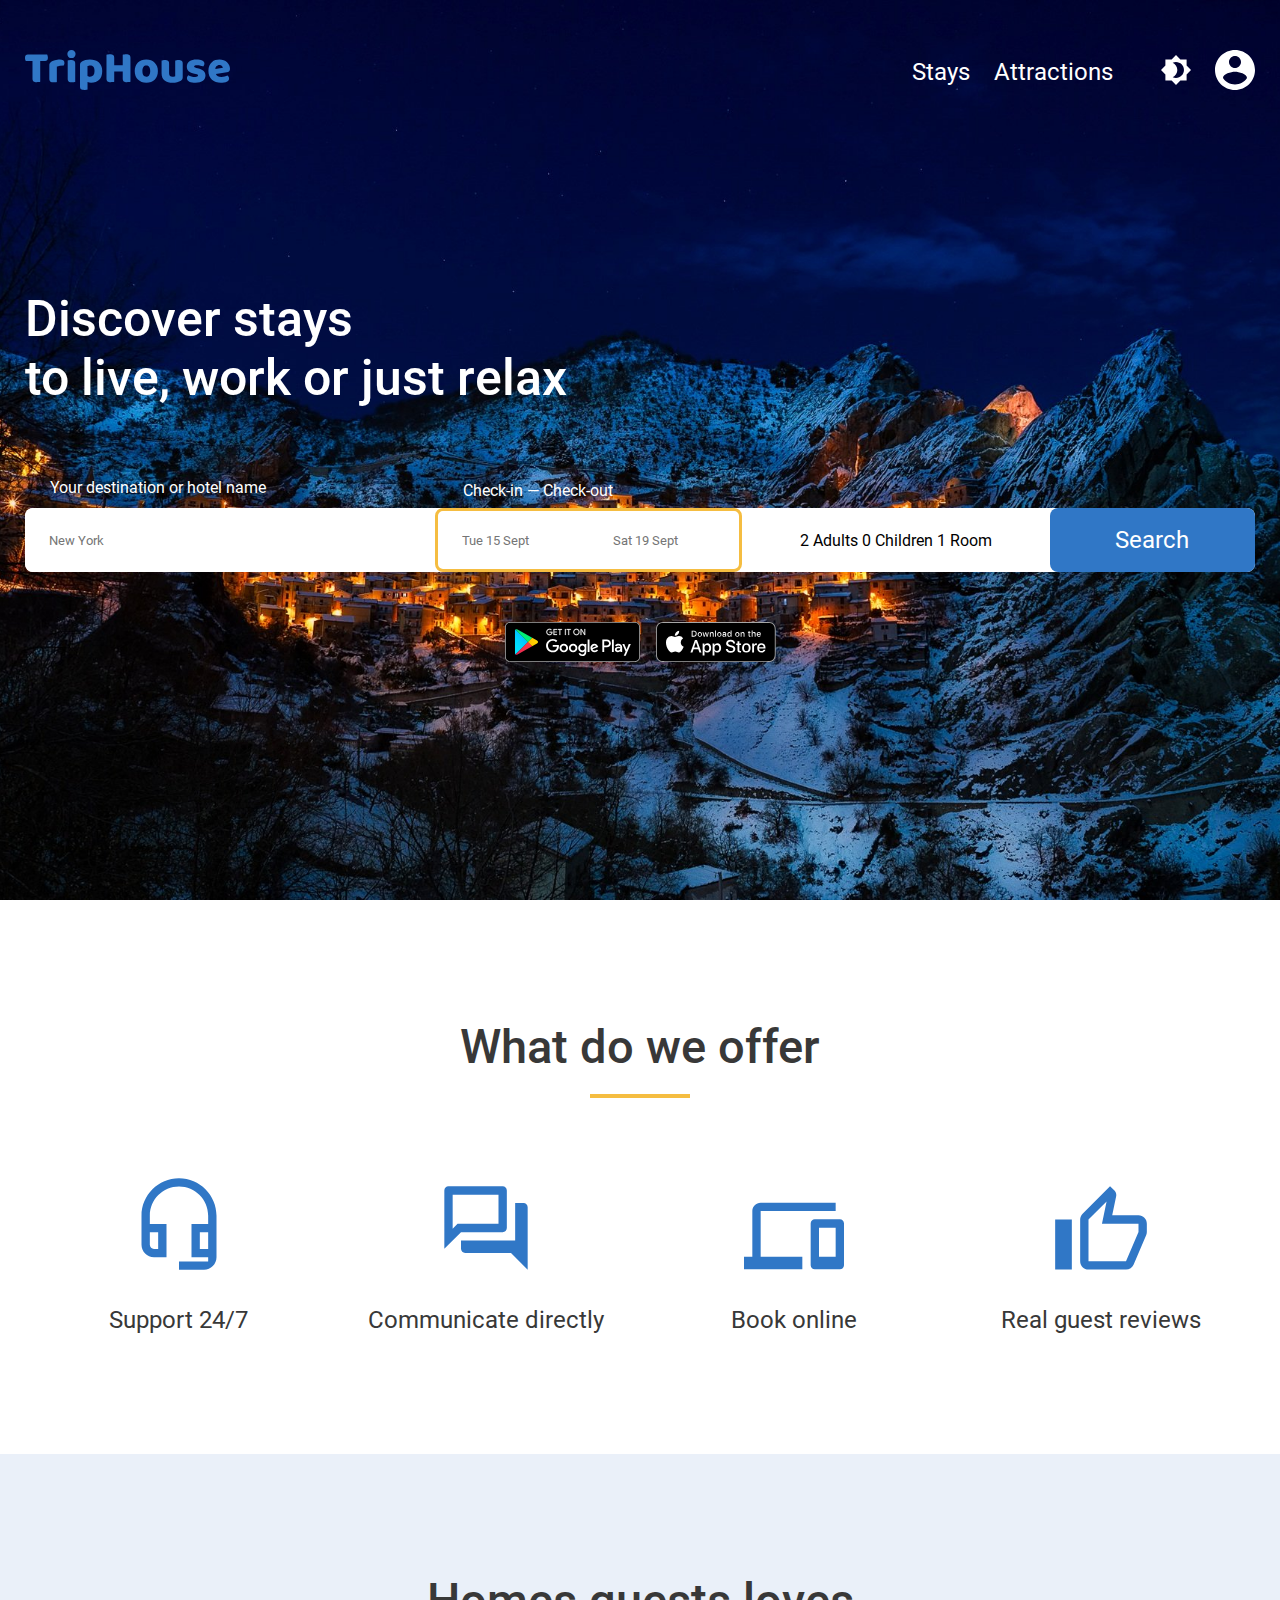
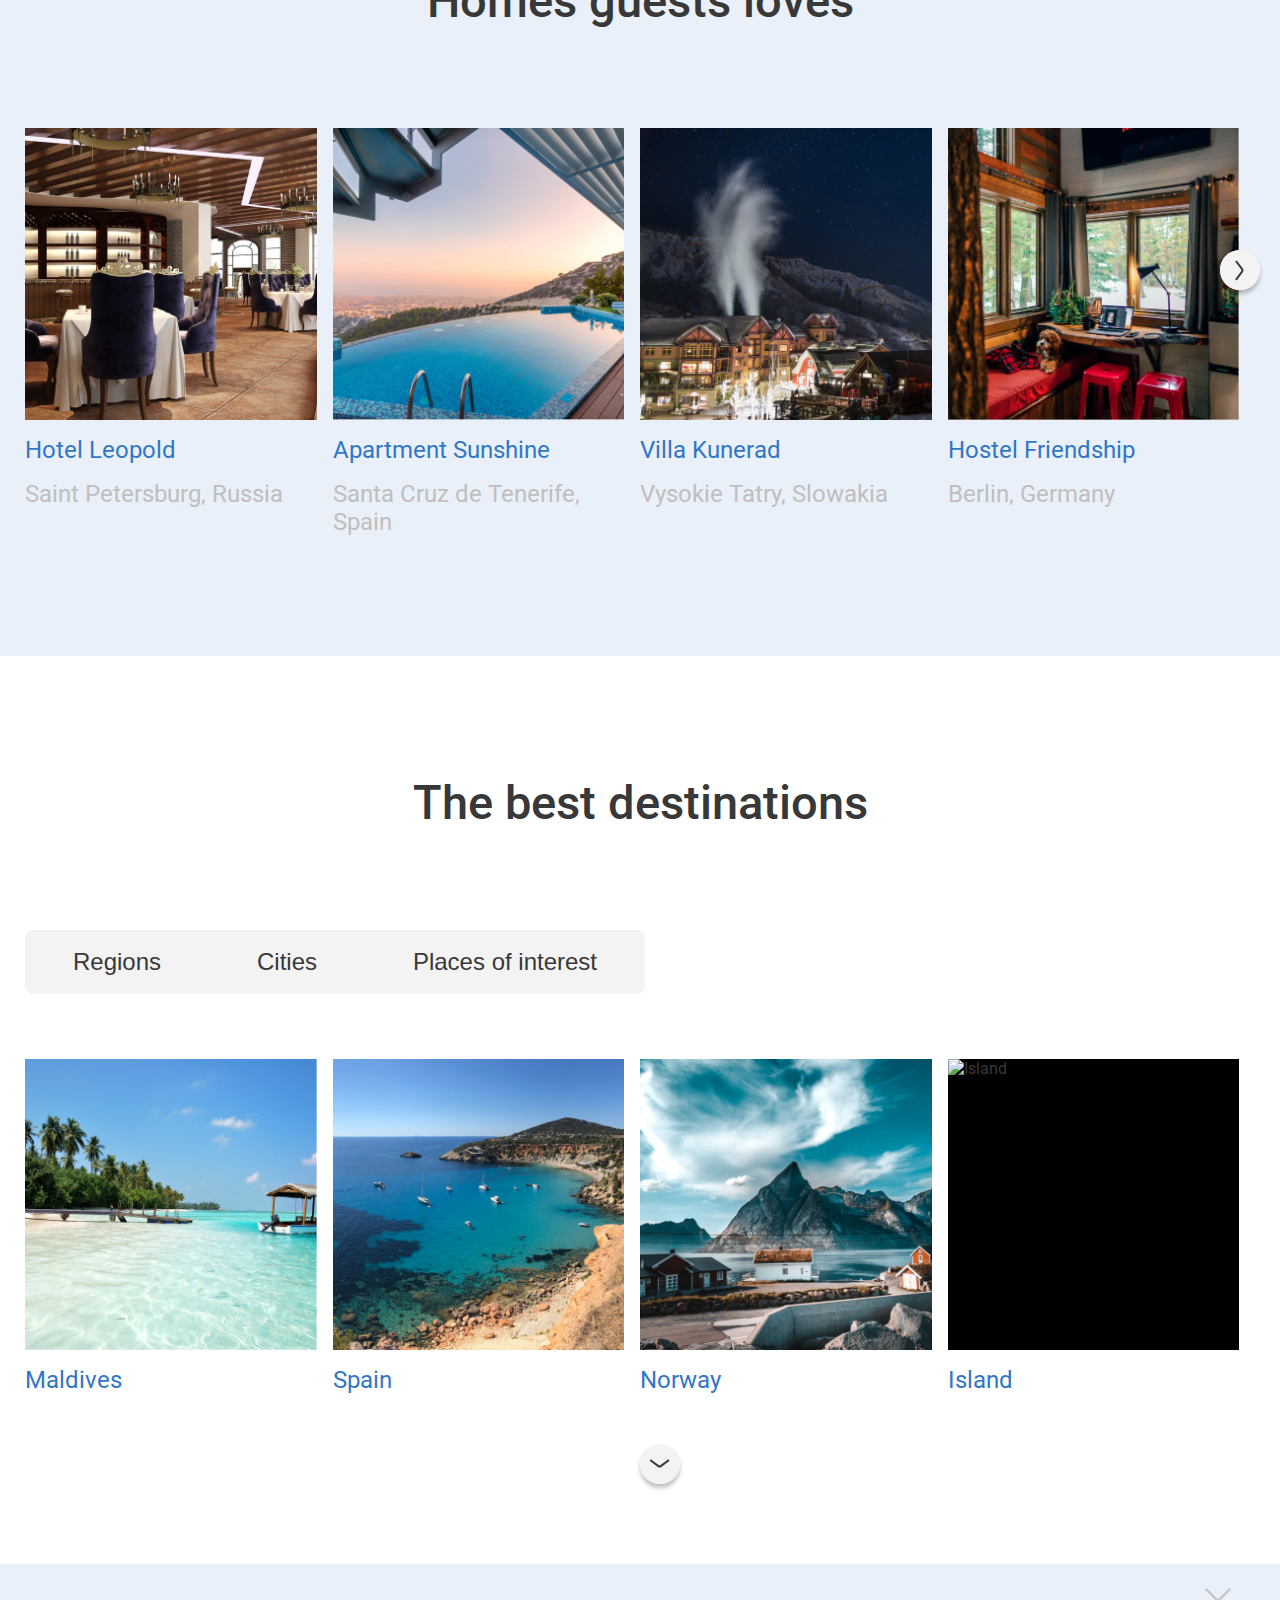
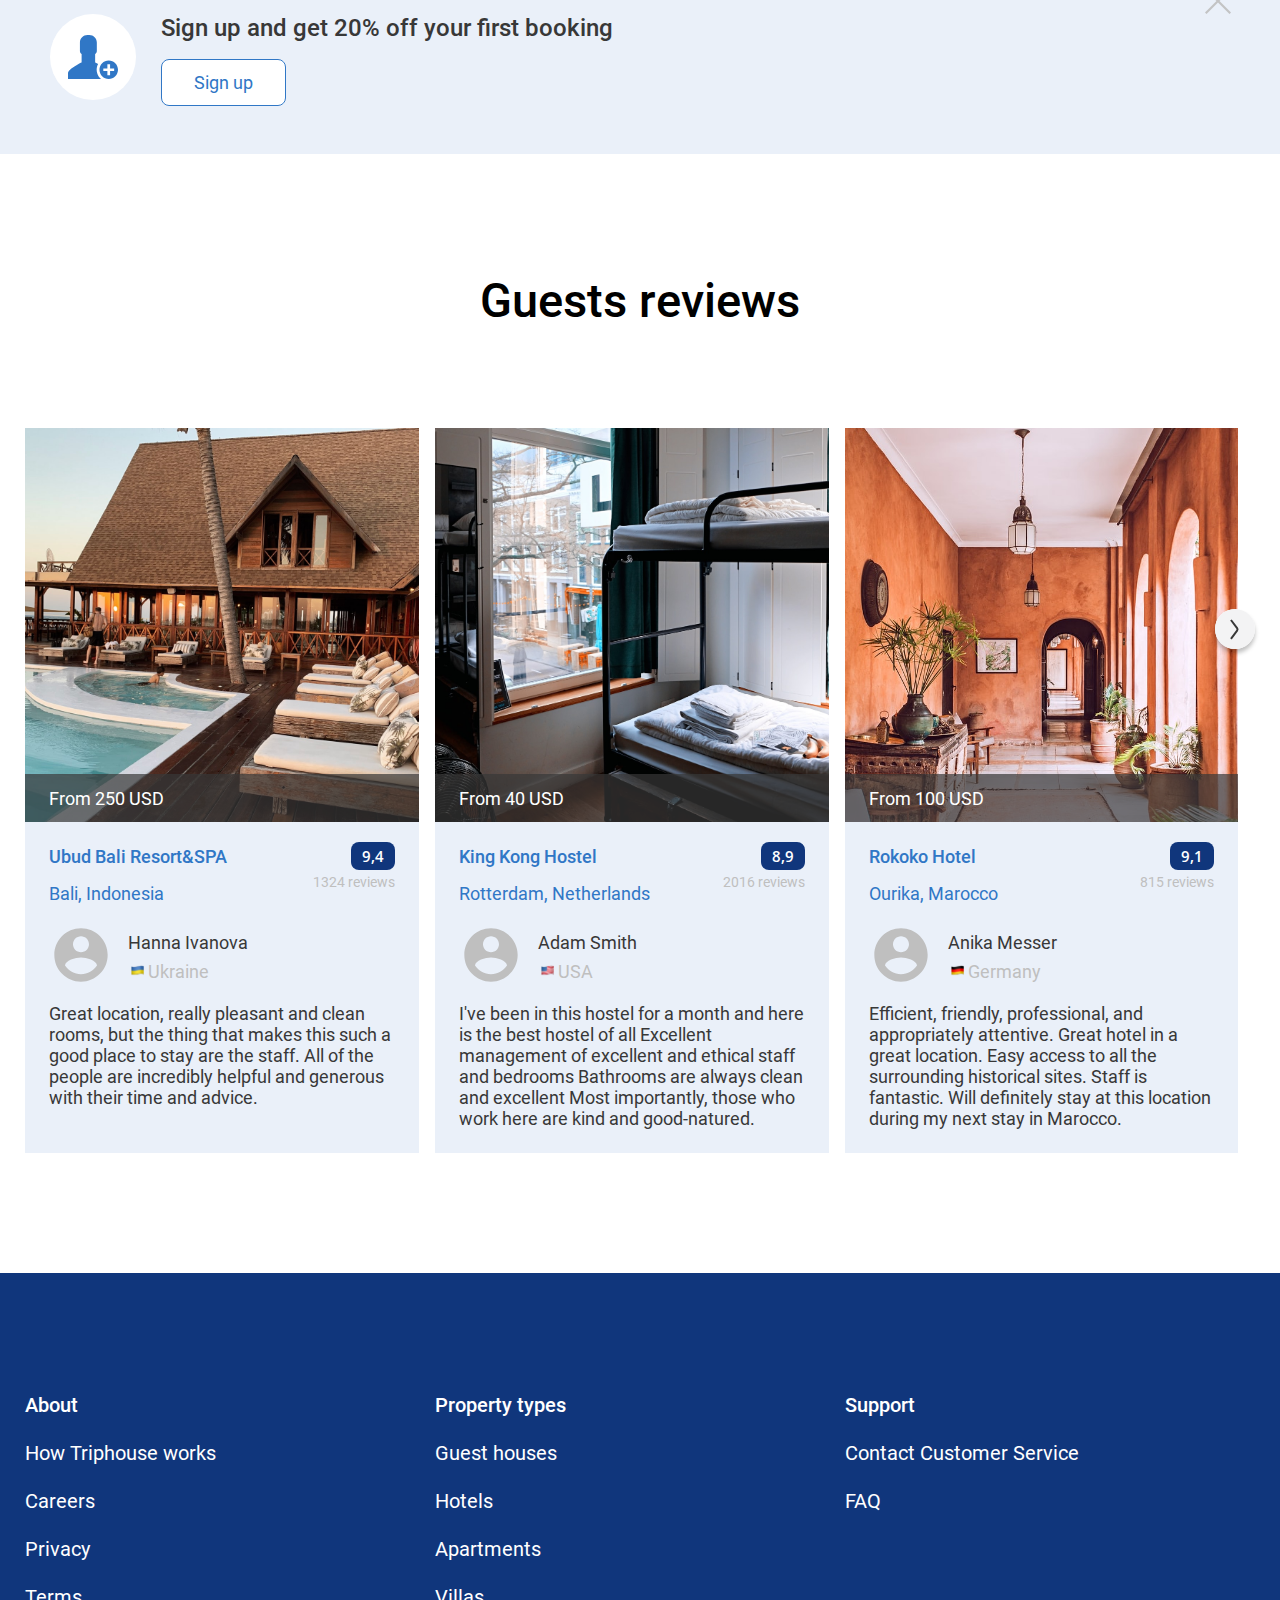
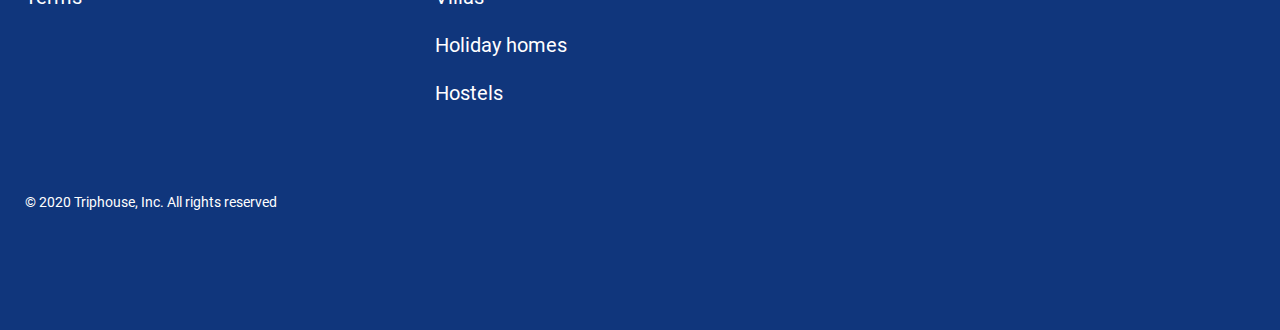
==== commit 48756992: "This is my 11th homework. Guests reviews block. For desktop and mobile." ====
--- a/index.html
+++ b/index.html
@@ -20,9 +20,8 @@
             </div>
             <nav class="header-nav">
                 <ul class="header-list">
-                    <li class="header-item"><p class="header-point">Stays</p>
-                    </li>
-                    <li class="header-item"><p class="header-point">Attractions</p></li>
+                    <li class="header-item-txt"><span>Stays</span></li>
+                    <li class="header-item-txt"><span>Attractions</span></li>
                 </ul>
                 <ul class="header-icons">
                     <li class="header-item">
@@ -37,9 +36,16 @@
                     </li>
                 </ul>
                 <div class="header-menu">
-                    <a href="#" class="header-menu-button">
-                        <span></span>
-                    </a>
+                    <a href="#nav" class="header-menu-button"><span></span></a>
+                    <div id="nav" class="header-menu-burger">
+                        <a href="#">
+                            <svg xmlns="http://www.w3.org/2000/svg" width="26" height="26" viewBox="0 0 1000 1000">
+                                <path d="M587.4 500l396.2-396.2c8.5-8.5 8.5-22.4 0-30.9l-56.5-56.5c-4.1-4.1-9.7-6.4-15.5-6.4s-11.4 2.3-15.5 6.4L500 412.6 103.8 16.4c-8.2-8.2-22.7-8.2-30.9 0L16.4 72.9c-8.5 8.5-8.5 22.4 0 30.9L412.6 500 16.4 896.2c-8.5 8.5-8.5 22.4 0 30.9l56.5 56.5c4.1 4.1 9.7 6.4 15.5 6.4 5.8 0 11.4-2.3 15.5-6.4L500 587.4l396.2 396.2c4.1 4.1 9.7 6.4 15.5 6.4 5.8 0 11.4-2.3 15.5-6.4l56.5-56.5c8.5-8.5 8.5-22.4 0-30.9L587.4 500z"/>
+                            </svg>
+                        </a>
+                        <a href="#">Stays</a>
+                        <a href="#">Attractions</a>
+                    </div>
                 </div>
             </nav>
         </div>
@@ -287,11 +293,9 @@
             <h3 class="h3-text">The best destinations</h3>
         </div>
         <div class="best-destinations-nav">
-            <ul class="best-destinations-nav-list">
-                <li class="best-destinations-nav-btn bd-active-btn"><a href="#" class="bd-nav-link">Regions</a></li>
-                <li class="best-destinations-nav-btn"><a href="#" class="bd-nav-link">Cities</a></li>
-                <li class="best-destinations-nav-btn"><a href="#" class="bd-nav-link">Places<span class="hidden-text"> of interest</span></a></li>
-            </ul>
+            <button type="button" class="best-destinations-nav-btn">Regions</button>
+            <button type="button" class="best-destinations-nav-btn">Cities</button>
+            <button type="button" class="best-destinations-nav-btn bd-active-btn">Places<span class="hidden-text">&nbsp;of interest</span></button>
         </div>
         <div class="best-destinations-cards">
             <ul class="best-destinations-list bd-active-list">
@@ -358,7 +362,7 @@
                 <li class="best-destinations-item col-3 col-md-6 col-sm-3">
                     <div class="best-destinations-card">
                         <div class="best-destinations-images">
-                            <img src="images/japan.jpg" alt="Japan" class="best-destinations-link-image">
+                            <img src="images/berlin-germany.jpg" alt="Japan" class="best-destinations-link-image">
                             <button class="book-now">
                                 <span class="book-now-content">Book now</span>
                             </button>
@@ -373,7 +377,7 @@
                 <li class="best-destinations-item col-3 col-md-6 col-sm-3">
                     <div class="best-destinations-card">
                         <div class="best-destinations-images">
-                            <img src="images/france.jpg" alt="France" class="best-destinations-link-image">
+                            <img src="images/berlin-germany.jpg" alt="France" class="best-destinations-link-image">
                             <button class="book-now">
                                 <span class="book-now-content">Book now</span>
                             </button>
@@ -388,7 +392,7 @@
                 <li class="best-destinations-item col-3 col-md-6 col-sm-3">
                     <div class="best-destinations-card">
                         <div class="best-destinations-images">
-                            <img src="images/scottland.jpg" alt="Scottland" class="best-destinations-link-image">
+                            <img src="images/berlin-germany.jpg" alt="Scottland" class="best-destinations-link-image">
                             <button class="book-now">
                                 <span class="book-now-content">Book now</span>
                             </button>
@@ -400,10 +404,10 @@
                         </div>
                     </div>
                 </li>
-                <li class="best-destinations-item col-3 col-md-6 col-sm-3">
-                    <div class="best-destinations-card">
-                        <div class="best-destinations-images">
-                            <img src="images/russia.jpg" alt="Russia" class="best-destinations-link-image">
+                <li class="best-destinations-item  col-3 col-md-6 col-sm-3">
+                    <div class="best-destinations-card">
+                        <div class="best-destinations-images">
+                            <img src="images/berlin-germany.jpg" alt="Russia" class="best-destinations-link-image">
                             <button class="book-now">
                                 <span class="book-now-content">Book now</span>
                             </button>
@@ -666,42 +670,217 @@
                         <path d="M15.9412 29.8235L22.1 21.6118a2.0001 2.0001 0 000-2.4L15.9412 11" stroke="#383838" stroke-width="2"/>
                     </svg>
                 </button>
-                <button class="best-destinations-hide-btn visible-btn clickable-btn">
+            </div>
+            <div class="best-destinations-block-nav">
+                <button class="homes-nav-btn visible-btn clickable-btn">
                     <svg class="nav-svg" width="40" height="40" viewBox="0 0 40 40" fill="none" xmlns="http://www.w3.org/2000/svg"><circle cx="20" cy="20" r="20" fill="#F3F3F4"/>
                         <path d="M15.9412 29.8235L22.1 21.6118a2.0001 2.0001 0 000-2.4L15.9412 11" stroke="#383838" stroke-width="2"/>
                     </svg>
                 </button>
+                <button class="homes-nav-btn visible-btn clickable-btn">
+                    <svg class="nav-svg" width="40" height="40" viewBox="0 0 40 40" fill="none" xmlns="http://www.w3.org/2000/svg"><circle cx="20" cy="20" r="20" fill="#F3F3F4"/>
+                        <path d="M15.9412 29.8235L22.1 21.6118a2.0001 2.0001 0 000-2.4L15.9412 11" stroke="#383838" stroke-width="2"/>
+                    </svg>
+                </button>
             </div>
         </div>
     </div>
 </section>
-<section class="sign-up">
-    <div class="container">
-        <div class="sign-up-inner">
-            <div class="sign-up-logo">
-                <a href="" class="sign-up-link">
-                    <svg width="86" height="86" viewBox="0 0 86 86" fill="none" xmlns="http://www.w3.org/2000/svg"><circle cx="43" cy="43" r="43" fill="#fff"/>
-                        <path d="M46.6518 55.7484c0-2.0561.5115-4.0303 1.473-5.7897-1.3605-.7672-2.3629-1.2684-2.7823-1.473-.133-.0614-.2046-.1944-.2046-.3376v-8.081c1.0127-.6751 1.6878-1.831 1.6878-3.1403v-8.3777c0-4.1633-3.3756-7.5491-7.5491-7.5491h-1.8003c-4.1633 0-7.5491 3.3756-7.5491 7.5491v8.3777c0 1.3093.6751 2.4652 1.6878 3.1403v8.081c0 .1432-.0819.2762-.2046.3376-1.1559.5626-6.7512 3.3858-11.9374 7.6514-.9411.7672-1.473 1.9231-1.473 3.1403v5.7386h32.9787c-.2762-.2251-.5319-.4706-.7876-.7263-2.2811-2.2811-3.5393-5.3192-3.5393-8.5413z" fill="#3077C6"/><path d="M58.7324 46.4807c-5.1145 0-9.2676 4.153-9.2676 9.2676s4.1531 9.2676 9.2676 9.2676c5.1146 0 9.2676-4.153 9.2676-9.2676s-4.1428-9.2676-9.2676-9.2676zm5.4215 10.6179h-4.0712v4.0711h-2.7005v-4.0711H53.311v-2.7005h4.0712v-4.0712h2.7005v4.0712h4.0712v2.7005z" fill="#3077C6"/>
-                    </svg>
-                </a>
-            </div>
-            <div class="sign-up-content">
-                <div class="sign-up-trip-wrap">
-                    <svg class="sign-up-logo-trip" width="58" height="58" fill="none" xmlns="http://www.w3.org/2000/svg"><rect width="58" height="58" rx="4" fill="#3077C6"/>
-                        <path d="M2.5857 26.6094c-.0537-.0879-.1035-.2077-.1495-.3595a1.644 1.644 0 01-.069-.4793c0-.3116.0652-.5353.1955-.6711.138-.1358.3143-.2037.529-.2037h5.0139c.0536.0879.1035.2077.1495.3595s.069.3116.069.4793c0 .3116-.069.5353-.207.6711-.1304.1358-.3029.2037-.5175.2037H6.323v5.5362c-.0843.024-.2185.048-.4025.0719a3.918 3.918 0 01-.529.036c-.1763 0-.3335-.016-.4715-.0479-.1303-.024-.2415-.0719-.3335-.1438-.092-.0719-.161-.1718-.207-.2996-.046-.1278-.069-.2956-.069-.5033v-4.6495h-1.725zM10.6427 32.1816c-.0767.024-.1993.0479-.368.0719a3.4306 3.4306 0 01-.506.0359c-.1686 0-.322-.0119-.46-.0359-.1303-.024-.2415-.0719-.3335-.1438-.092-.0719-.1648-.1678-.2184-.2876-.046-.1278-.069-.2916-.069-.4913v-3.595c0-.1837.0306-.3395.092-.4673.069-.1358.1648-.2557.2874-.3595.1227-.1039.2722-.1957.4485-.2756a4.3036 4.3036 0 01.5865-.2277 4.2051 4.2051 0 01.644-.1438c.2223-.04.4447-.0599.667-.0599.368 0 .6593.0759.874.2277.2146.1438.322.3834.322.7189 0 .1119-.0154.2237-.046.3356a1.5933 1.5933 0 01-.115.2876c-.161 0-.3259.008-.4945.0239-.1687.016-.3335.04-.4945.0719a6.5947 6.5947 0 00-.46.1079c-.138.0319-.2568.0719-.3565.1198v4.0863zM13.3697 24.752c0-.3036.0958-.5592.2875-.7669.1993-.2077.46-.3116.782-.3116.3219 0 .5788.1039.7704.3116.1994.2077.299.4633.299.7669 0 .3036-.0996.5592-.299.7669-.1916.2077-.4485.3116-.7704.3116-.322 0-.5827-.1039-.782-.3116-.1917-.2077-.2875-.4633-.2875-.7669zm2.0469 7.4296c-.0843.016-.2108.0359-.3795.0599a2.53 2.53 0 01-.4944.0479c-.1687 0-.322-.0119-.46-.0359-.1304-.024-.2415-.0719-.3335-.1438-.092-.0719-.1649-.1678-.2185-.2876-.046-.1278-.069-.2916-.069-.4913v-4.8772c.0843-.016.207-.0359.368-.0599a2.7165 2.7165 0 01.506-.0479c.1686 0 .3181.012.4484.0359.138.024.253.0719.345.1438.092.0719.161.1718.207.2996.0537.1198.0805.2796.0805.4793v4.8772zM19.2257 26.19c.46 0 .8854.0639 1.2764.1917.3987.1199.7399.3076 1.0235.5632.2837.2557.506.5792.667.9707.161.3834.2415.8428.2415 1.378 0 .5113-.069.9587-.207 1.3422-.138.3834-.3335.707-.5865.9706-.253.2556-.5596.4474-.92.5752-.3526.1278-.7474.1917-1.1844.1917-.3297 0-.6364-.0519-.92-.1558v1.9893c-.0767.0239-.1994.0479-.368.0719a2.7792 2.7792 0 01-.5175.0479c-.1687 0-.322-.012-.46-.036-.1303-.0239-.2415-.0719-.3335-.1438-.092-.0719-.161-.1717-.207-.2995-.046-.1199-.069-.2797-.069-.4794V27.616c0-.2157.0422-.3915.1265-.5273.092-.1358.2147-.2596.368-.3714.2377-.1598.5328-.2876.8855-.3835.3526-.0959.7475-.1438 1.1845-.1438zm.023 4.5776c.7896 0 1.1844-.4913 1.1844-1.474 0-.5112-.0996-.8907-.299-1.1384-.1916-.2476-.4714-.3714-.8394-.3714-.1457 0-.276.0199-.391.0599-.115.0319-.2147.0719-.299.1198v2.6363c.092.0479.1916.0879.299.1198.1073.032.2223.048.345.048zM29.7705 32.1456c-.0843.024-.2185.048-.4025.0719a3.917 3.917 0 01-.529.036c-.1763 0-.3335-.016-.4715-.0479-.1303-.024-.2415-.0719-.3335-.1438-.092-.0719-.161-.1718-.207-.2996-.046-.1278-.069-.2956-.069-.5033v-1.8694h-2.2079v2.7561c-.0843.024-.2185.048-.4025.0719a3.9182 3.9182 0 01-.529.036c-.1763 0-.3335-.016-.4715-.0479-.1303-.024-.2415-.0719-.3335-.1438-.092-.0719-.161-.1718-.207-.2996-.046-.1278-.069-.2956-.069-.5033v-6.3271c.0844-.016.2185-.036.4025-.06a3.0983 3.0983 0 01.529-.0479c.1763 0 .3297.016.46.0479.138.024.253.0719.345.1438.092.0719.161.1718.207.2996.046.1278.069.2956.069.5033v1.9173h2.2079v-2.804c.0844-.016.2185-.036.4025-.06a3.0992 3.0992 0 01.529-.0479c.1764 0 .3297.016.46.0479.138.024.253.0719.345.1438.092.0719.161.1718.207.2996.046.1278.069.2956.069.5033v6.3271zM36.8989 29.2817c0 .4953-.0728.9386-.2185 1.3301-.1456.3835-.3526.707-.621.9706-.2606.2637-.575.4634-.9429.5992-.368.1358-.7782.2037-1.2305.2037-.4523 0-.8625-.0719-1.2305-.2157-.368-.1438-.6861-.3475-.9545-.6111-.2606-.2717-.4638-.5992-.6095-.9827-.1456-.3834-.2185-.8148-.2185-1.2941 0-.4714.0729-.8988.2185-1.2822.1457-.3835.3489-.7071.6095-.9707.2684-.2716.5865-.4793.9545-.6231.368-.1438.7782-.2157 1.2305-.2157.4523 0 .8625.0759 1.2305.2277.3679.1438.6823.3515.9429.6231.2684.2636.4754.5872.621.9706.1457.3835.2185.8069.2185 1.2703zm-4.0249 0c0 .4873.0882.8627.2645 1.1264.184.2556.437.3834.759.3834s.5673-.1318.736-.3954c.1763-.2636.2645-.6351.2645-1.1144 0-.4794-.0882-.8469-.2645-1.1025-.1764-.2636-.4255-.3954-.7475-.3954-.322 0-.5712.1318-.7475.3954-.1763.2556-.2645.6231-.2645 1.1025zM37.8527 26.4536c.0766-.0239.1955-.0479.3565-.0719a3.683 3.683 0 01.5175-.0359c.1686 0 .3181.012.4485.0359.138.024.253.0719.3449.1438.092.0719.161.1718.207.2996.0537.1198.0805.2796.0805.4793v2.5764c0 .3276.0767.5632.23.707.1534.1358.3757.2037.667.2037.1764 0 .3182-.0159.4255-.0479.115-.0319.2032-.0639.2645-.0959v-4.1941c.0767-.0239.1955-.0479.3565-.0719a3.6852 3.6852 0 01.5175-.0359c.1687 0 .3182.012.4485.0359.138.024.253.0719.345.1438.092.0719.161.1718.207.2996.0536.1198.0805.2796.0805.4793v3.6429c0 .3995-.161.699-.483.8988-.2683.1757-.5903.3075-.966.3954-.368.0959-.7705.1438-1.2075.1438-.414 0-.7973-.0479-1.15-.1438-.3449-.0959-.6439-.2437-.8969-.4434-.253-.1997-.4485-.4553-.5865-.7669-.138-.3195-.207-.703-.207-1.1504v-3.4272zM49.2608 30.456c0 .6072-.2185 1.0825-.6555 1.426-.437.3435-1.081.5153-1.9319.5153-.322 0-.621-.024-.897-.0719-.276-.0479-.5137-.1198-.713-.2157-.1917-.1039-.345-.2317-.46-.3835-.1073-.1518-.161-.3315-.161-.5392 0-.1917.0383-.3515.115-.4793.0767-.1359.1687-.2477.276-.3356.2223.1279.4753.2437.759.3475.2913.0959.6248.1438 1.0005.1438.2376 0 .4178-.0359.5405-.1078.1303-.0719.1954-.1678.1954-.2876 0-.1118-.046-.1997-.138-.2636-.0919-.0639-.2453-.1159-.4599-.1558l-.345-.0719c-.667-.1358-1.1653-.3475-1.495-.6351-.322-.2956-.483-.715-.483-1.2583 0-.2955.0613-.5632.184-.8028.1227-.2397.2952-.4394.5175-.5992.2223-.1598.4868-.2836.7935-.3715.3143-.0879.6593-.1318 1.035-.1318.2836 0 .5481.024.7934.0719.253.04.4715.1039.6555.1917.184.0879.3297.2038.437.3476.1073.1358.161.2995.161.4913 0 .1837-.0345.3435-.1035.4793-.0613.1278-.1418.2357-.2415.3235-.0613-.0399-.1533-.0798-.276-.1198a2.6827 2.6827 0 00-.4025-.1198 4.0613 4.0613 0 00-.4485-.0959c-.1456-.024-.2798-.0359-.4024-.0359-.253 0-.4485.0319-.5865.0958-.138.0559-.207.1478-.207.2756 0 .0879.0383.1598.115.2157.0766.056.2223.1079.437.1558l.3565.0839c.7359.1758 1.2573.4194 1.5639.731.3143.3035.4715.699.4715 1.1863zM53.2175 32.3853c-.4523 0-.8739-.0639-1.2649-.1917-.3834-.1358-.7207-.3356-1.012-.5992-.2837-.2636-.5098-.5952-.6785-.9946-.161-.3994-.2415-.8668-.2415-1.402 0-.5273.0805-.9787.2415-1.3541.1687-.3835.3872-.6951.6555-.9347a2.4601 2.4601 0 01.92-.5393 3.2033 3.2033 0 011.0579-.1797c.4064 0 .7744.0639 1.104.1917.3373.1278.6248.3036.8625.5273.2453.2237.4332.4913.5635.8029.138.3115.207.651.207 1.0185 0 .2717-.0728.4794-.2185.6232-.1457.1438-.3488.2356-.6095.2756l-2.8404.4433c.0843.2637.2568.4634.5175.5992.2606.1278.5596.1917.8969.1917.3144 0 .6095-.0399.8855-.1198.2837-.0879.5137-.1877.69-.2996.1227.0799.2262.1918.3105.3356.0843.1438.1265.2955.1265.4553 0 .3595-.161.6271-.483.8029-.2453.1358-.5213.2277-.828.2756-.3066.0479-.5941.0719-.8625.0719zm-.322-4.7094c-.184 0-.345.032-.4829.0959-.1304.0639-.2377.1478-.322.2516-.0844.0959-.1495.2077-.1955.3356a1.5044 1.5044 0 00-.069.3714l1.9664-.3355c-.023-.1598-.1073-.3195-.253-.4793-.1456-.1598-.3603-.2397-.644-.2397z" fill="#fff"/>
-                    </svg>
-                </div>
-                <p class="sign-up-info">Sign up <span> in the app</span> and get 20% off your first booking</p>
-                <a href="#" class="sign-up-btn"><span>Sign up</span></a>
-                <button type="button" class="sign-up-close">
-                    <svg width="26" height="26" viewBox="0 0 26 26" fill="none" xmlns="http://www.w3.org/2000/svg">
-                        <path d="M26 1.4857L24.5144 0 13 11.5143 1.4857 0 0 1.4857 11.5143 13 0 24.5144 1.4857 26 13 14.4857 24.5144 26 26 24.5144 14.4857 13 26 1.4857z" fill="#BFBFBF"/>
-                    </svg>
-                </button>
-                <button type="button" class="sign-up-install-btn">Install</button>
-            </div>
-        </div>
-    </div>
+<section class="sign-up-guests-reviews">
+    <section class="sign-up">
+        <div class="container">
+            <div class="sign-up-inner">
+                <div class="sign-up-logo">
+                    <a href="" class="sign-up-link">
+                        <svg width="86" height="86" viewBox="0 0 86 86" fill="none" xmlns="http://www.w3.org/2000/svg"><circle cx="43" cy="43" r="43" fill="#fff"/>
+                            <path d="M46.6518 55.7484c0-2.0561.5115-4.0303 1.473-5.7897-1.3605-.7672-2.3629-1.2684-2.7823-1.473-.133-.0614-.2046-.1944-.2046-.3376v-8.081c1.0127-.6751 1.6878-1.831 1.6878-3.1403v-8.3777c0-4.1633-3.3756-7.5491-7.5491-7.5491h-1.8003c-4.1633 0-7.5491 3.3756-7.5491 7.5491v8.3777c0 1.3093.6751 2.4652 1.6878 3.1403v8.081c0 .1432-.0819.2762-.2046.3376-1.1559.5626-6.7512 3.3858-11.9374 7.6514-.9411.7672-1.473 1.9231-1.473 3.1403v5.7386h32.9787c-.2762-.2251-.5319-.4706-.7876-.7263-2.2811-2.2811-3.5393-5.3192-3.5393-8.5413z" fill="#3077C6"/><path d="M58.7324 46.4807c-5.1145 0-9.2676 4.153-9.2676 9.2676s4.1531 9.2676 9.2676 9.2676c5.1146 0 9.2676-4.153 9.2676-9.2676s-4.1428-9.2676-9.2676-9.2676zm5.4215 10.6179h-4.0712v4.0711h-2.7005v-4.0711H53.311v-2.7005h4.0712v-4.0712h2.7005v4.0712h4.0712v2.7005z" fill="#3077C6"/>
+                        </svg>
+                    </a>
+                </div>
+                <div class="sign-up-content">
+                    <div class="sign-up-trip-wrap">
+                        <svg class="sign-up-logo-trip" width="58" height="58" fill="none" xmlns="http://www.w3.org/2000/svg"><rect width="58" height="58" rx="4" fill="#3077C6"/>
+                            <path d="M2.5857 26.6094c-.0537-.0879-.1035-.2077-.1495-.3595a1.644 1.644 0 01-.069-.4793c0-.3116.0652-.5353.1955-.6711.138-.1358.3143-.2037.529-.2037h5.0139c.0536.0879.1035.2077.1495.3595s.069.3116.069.4793c0 .3116-.069.5353-.207.6711-.1304.1358-.3029.2037-.5175.2037H6.323v5.5362c-.0843.024-.2185.048-.4025.0719a3.918 3.918 0 01-.529.036c-.1763 0-.3335-.016-.4715-.0479-.1303-.024-.2415-.0719-.3335-.1438-.092-.0719-.161-.1718-.207-.2996-.046-.1278-.069-.2956-.069-.5033v-4.6495h-1.725zM10.6427 32.1816c-.0767.024-.1993.0479-.368.0719a3.4306 3.4306 0 01-.506.0359c-.1686 0-.322-.0119-.46-.0359-.1303-.024-.2415-.0719-.3335-.1438-.092-.0719-.1648-.1678-.2184-.2876-.046-.1278-.069-.2916-.069-.4913v-3.595c0-.1837.0306-.3395.092-.4673.069-.1358.1648-.2557.2874-.3595.1227-.1039.2722-.1957.4485-.2756a4.3036 4.3036 0 01.5865-.2277 4.2051 4.2051 0 01.644-.1438c.2223-.04.4447-.0599.667-.0599.368 0 .6593.0759.874.2277.2146.1438.322.3834.322.7189 0 .1119-.0154.2237-.046.3356a1.5933 1.5933 0 01-.115.2876c-.161 0-.3259.008-.4945.0239-.1687.016-.3335.04-.4945.0719a6.5947 6.5947 0 00-.46.1079c-.138.0319-.2568.0719-.3565.1198v4.0863zM13.3697 24.752c0-.3036.0958-.5592.2875-.7669.1993-.2077.46-.3116.782-.3116.3219 0 .5788.1039.7704.3116.1994.2077.299.4633.299.7669 0 .3036-.0996.5592-.299.7669-.1916.2077-.4485.3116-.7704.3116-.322 0-.5827-.1039-.782-.3116-.1917-.2077-.2875-.4633-.2875-.7669zm2.0469 7.4296c-.0843.016-.2108.0359-.3795.0599a2.53 2.53 0 01-.4944.0479c-.1687 0-.322-.0119-.46-.0359-.1304-.024-.2415-.0719-.3335-.1438-.092-.0719-.1649-.1678-.2185-.2876-.046-.1278-.069-.2916-.069-.4913v-4.8772c.0843-.016.207-.0359.368-.0599a2.7165 2.7165 0 01.506-.0479c.1686 0 .3181.012.4484.0359.138.024.253.0719.345.1438.092.0719.161.1718.207.2996.0537.1198.0805.2796.0805.4793v4.8772zM19.2257 26.19c.46 0 .8854.0639 1.2764.1917.3987.1199.7399.3076 1.0235.5632.2837.2557.506.5792.667.9707.161.3834.2415.8428.2415 1.378 0 .5113-.069.9587-.207 1.3422-.138.3834-.3335.707-.5865.9706-.253.2556-.5596.4474-.92.5752-.3526.1278-.7474.1917-1.1844.1917-.3297 0-.6364-.0519-.92-.1558v1.9893c-.0767.0239-.1994.0479-.368.0719a2.7792 2.7792 0 01-.5175.0479c-.1687 0-.322-.012-.46-.036-.1303-.0239-.2415-.0719-.3335-.1438-.092-.0719-.161-.1717-.207-.2995-.046-.1199-.069-.2797-.069-.4794V27.616c0-.2157.0422-.3915.1265-.5273.092-.1358.2147-.2596.368-.3714.2377-.1598.5328-.2876.8855-.3835.3526-.0959.7475-.1438 1.1845-.1438zm.023 4.5776c.7896 0 1.1844-.4913 1.1844-1.474 0-.5112-.0996-.8907-.299-1.1384-.1916-.2476-.4714-.3714-.8394-.3714-.1457 0-.276.0199-.391.0599-.115.0319-.2147.0719-.299.1198v2.6363c.092.0479.1916.0879.299.1198.1073.032.2223.048.345.048zM29.7705 32.1456c-.0843.024-.2185.048-.4025.0719a3.917 3.917 0 01-.529.036c-.1763 0-.3335-.016-.4715-.0479-.1303-.024-.2415-.0719-.3335-.1438-.092-.0719-.161-.1718-.207-.2996-.046-.1278-.069-.2956-.069-.5033v-1.8694h-2.2079v2.7561c-.0843.024-.2185.048-.4025.0719a3.9182 3.9182 0 01-.529.036c-.1763 0-.3335-.016-.4715-.0479-.1303-.024-.2415-.0719-.3335-.1438-.092-.0719-.161-.1718-.207-.2996-.046-.1278-.069-.2956-.069-.5033v-6.3271c.0844-.016.2185-.036.4025-.06a3.0983 3.0983 0 01.529-.0479c.1763 0 .3297.016.46.0479.138.024.253.0719.345.1438.092.0719.161.1718.207.2996.046.1278.069.2956.069.5033v1.9173h2.2079v-2.804c.0844-.016.2185-.036.4025-.06a3.0992 3.0992 0 01.529-.0479c.1764 0 .3297.016.46.0479.138.024.253.0719.345.1438.092.0719.161.1718.207.2996.046.1278.069.2956.069.5033v6.3271zM36.8989 29.2817c0 .4953-.0728.9386-.2185 1.3301-.1456.3835-.3526.707-.621.9706-.2606.2637-.575.4634-.9429.5992-.368.1358-.7782.2037-1.2305.2037-.4523 0-.8625-.0719-1.2305-.2157-.368-.1438-.6861-.3475-.9545-.6111-.2606-.2717-.4638-.5992-.6095-.9827-.1456-.3834-.2185-.8148-.2185-1.2941 0-.4714.0729-.8988.2185-1.2822.1457-.3835.3489-.7071.6095-.9707.2684-.2716.5865-.4793.9545-.6231.368-.1438.7782-.2157 1.2305-.2157.4523 0 .8625.0759 1.2305.2277.3679.1438.6823.3515.9429.6231.2684.2636.4754.5872.621.9706.1457.3835.2185.8069.2185 1.2703zm-4.0249 0c0 .4873.0882.8627.2645 1.1264.184.2556.437.3834.759.3834s.5673-.1318.736-.3954c.1763-.2636.2645-.6351.2645-1.1144 0-.4794-.0882-.8469-.2645-1.1025-.1764-.2636-.4255-.3954-.7475-.3954-.322 0-.5712.1318-.7475.3954-.1763.2556-.2645.6231-.2645 1.1025zM37.8527 26.4536c.0766-.0239.1955-.0479.3565-.0719a3.683 3.683 0 01.5175-.0359c.1686 0 .3181.012.4485.0359.138.024.253.0719.3449.1438.092.0719.161.1718.207.2996.0537.1198.0805.2796.0805.4793v2.5764c0 .3276.0767.5632.23.707.1534.1358.3757.2037.667.2037.1764 0 .3182-.0159.4255-.0479.115-.0319.2032-.0639.2645-.0959v-4.1941c.0767-.0239.1955-.0479.3565-.0719a3.6852 3.6852 0 01.5175-.0359c.1687 0 .3182.012.4485.0359.138.024.253.0719.345.1438.092.0719.161.1718.207.2996.0536.1198.0805.2796.0805.4793v3.6429c0 .3995-.161.699-.483.8988-.2683.1757-.5903.3075-.966.3954-.368.0959-.7705.1438-1.2075.1438-.414 0-.7973-.0479-1.15-.1438-.3449-.0959-.6439-.2437-.8969-.4434-.253-.1997-.4485-.4553-.5865-.7669-.138-.3195-.207-.703-.207-1.1504v-3.4272zM49.2608 30.456c0 .6072-.2185 1.0825-.6555 1.426-.437.3435-1.081.5153-1.9319.5153-.322 0-.621-.024-.897-.0719-.276-.0479-.5137-.1198-.713-.2157-.1917-.1039-.345-.2317-.46-.3835-.1073-.1518-.161-.3315-.161-.5392 0-.1917.0383-.3515.115-.4793.0767-.1359.1687-.2477.276-.3356.2223.1279.4753.2437.759.3475.2913.0959.6248.1438 1.0005.1438.2376 0 .4178-.0359.5405-.1078.1303-.0719.1954-.1678.1954-.2876 0-.1118-.046-.1997-.138-.2636-.0919-.0639-.2453-.1159-.4599-.1558l-.345-.0719c-.667-.1358-1.1653-.3475-1.495-.6351-.322-.2956-.483-.715-.483-1.2583 0-.2955.0613-.5632.184-.8028.1227-.2397.2952-.4394.5175-.5992.2223-.1598.4868-.2836.7935-.3715.3143-.0879.6593-.1318 1.035-.1318.2836 0 .5481.024.7934.0719.253.04.4715.1039.6555.1917.184.0879.3297.2038.437.3476.1073.1358.161.2995.161.4913 0 .1837-.0345.3435-.1035.4793-.0613.1278-.1418.2357-.2415.3235-.0613-.0399-.1533-.0798-.276-.1198a2.6827 2.6827 0 00-.4025-.1198 4.0613 4.0613 0 00-.4485-.0959c-.1456-.024-.2798-.0359-.4024-.0359-.253 0-.4485.0319-.5865.0958-.138.0559-.207.1478-.207.2756 0 .0879.0383.1598.115.2157.0766.056.2223.1079.437.1558l.3565.0839c.7359.1758 1.2573.4194 1.5639.731.3143.3035.4715.699.4715 1.1863zM53.2175 32.3853c-.4523 0-.8739-.0639-1.2649-.1917-.3834-.1358-.7207-.3356-1.012-.5992-.2837-.2636-.5098-.5952-.6785-.9946-.161-.3994-.2415-.8668-.2415-1.402 0-.5273.0805-.9787.2415-1.3541.1687-.3835.3872-.6951.6555-.9347a2.4601 2.4601 0 01.92-.5393 3.2033 3.2033 0 011.0579-.1797c.4064 0 .7744.0639 1.104.1917.3373.1278.6248.3036.8625.5273.2453.2237.4332.4913.5635.8029.138.3115.207.651.207 1.0185 0 .2717-.0728.4794-.2185.6232-.1457.1438-.3488.2356-.6095.2756l-2.8404.4433c.0843.2637.2568.4634.5175.5992.2606.1278.5596.1917.8969.1917.3144 0 .6095-.0399.8855-.1198.2837-.0879.5137-.1877.69-.2996.1227.0799.2262.1918.3105.3356.0843.1438.1265.2955.1265.4553 0 .3595-.161.6271-.483.8029-.2453.1358-.5213.2277-.828.2756-.3066.0479-.5941.0719-.8625.0719zm-.322-4.7094c-.184 0-.345.032-.4829.0959-.1304.0639-.2377.1478-.322.2516-.0844.0959-.1495.2077-.1955.3356a1.5044 1.5044 0 00-.069.3714l1.9664-.3355c-.023-.1598-.1073-.3195-.253-.4793-.1456-.1598-.3603-.2397-.644-.2397z" fill="#fff"/>
+                        </svg>
+                    </div>
+                    <p class="sign-up-info">Sign up <span> in the app</span> and get 20% off your first booking</p>
+                    <a href="#" class="sign-up-btn"><span>Sign up</span></a>
+                    <button type="button" class="sign-up-close">
+                        <svg width="26" height="26" viewBox="0 0 26 26" fill="none" xmlns="http://www.w3.org/2000/svg">
+                            <path d="M26 1.4857L24.5144 0 13 11.5143 1.4857 0 0 1.4857 11.5143 13 0 24.5144 1.4857 26 13 14.4857 24.5144 26 26 24.5144 14.4857 13 26 1.4857z" fill="#BFBFBF"/>
+                        </svg>
+                    </button>
+                    <button type="button" class="sign-up-install-btn">Install</button>
+                </div>
+            </div>
+        </div>
+    </section>
+    <section class="guests-reviews">
+        <div class="container">
+            <div class="guests-reviews-header">
+                <h3 class="h3-text"><span>Guests</span> reviews</h3>
+            </div>
+            <div class="guests-reviews-cards">
+                <ul class="guests-reviews-list">
+                    <li class="guests-reviews-item col-4 col-md-6 col-sm-3">
+                        <div class="gr-list-card">
+                            <div class="gr-card-images">
+                                <img src="images/bali-indonesia.jpg" alt="bali-indonesia" class="gr-card-image">
+                                <div class="gr-card-price"><a href="" class="gr-card-price-link">From <span>250 USD</span></a></div>
+                            </div>
+                            <div class="gr-card-content">
+                                <div class="gr-card-middle">
+                                    <div class="gr-card-header">
+                                        <a href="" class="gr-card-title-link"><h5 class="gr-card-title">Ubud Bali Resort&SPA</h5></a>
+                                        <p class="gr-card-subtitle">Bali, Indonesia</p>
+                                    </div>
+                                    <div class="gr-card-score">
+                                        <div class="gr-card-point"><span>9,4</span></div>
+                                        <p class="gr-card-reviews">1324 reviews</p>
+                                    </div>
+                                </div>
+                                <div class="gr-card-user">
+                                    <div class="gr-card-usericon">
+                                        <svg viewBox="0 0 54 54" fill="none" xmlns="http://www.w3.org/2000/svg">
+                                            <path d="M27.0002.3333C12.2802.3333.3335 12.2799.3335 26.9999c0 14.72 11.9467 26.6667 26.6667 26.6667 14.72 0 26.6666-11.9467 26.6666-26.6667 0-14.72-11.9466-26.6666-26.6666-26.6666zm0 8c4.4266 0 8 3.5733 8 8 0 4.4266-3.5734 8-8 8-4.4267 0-8-3.5734-8-8 0-4.4267 3.5733-8 8-8zm0 37.8666c-6.6667 0-12.56-3.4133-16-8.5866.08-5.3067 10.6666-8.2134 16-8.2134 5.3066 0 15.92 2.9067 16 8.2134-3.44 5.1733-9.3334 8.5866-16 8.5866z" fill="#BFBFBF"/>
+                                        </svg>
+                                    </div>
+                                    <div class="gr-card-userprofile">
+                                        <p class="gr-card-username">Hanna Ivanova</p>
+                                        <div class="gr-card-nationality">
+                                            <svg class="gr-card-nationality-flag" viewBox="0 0 19 19" fill="none" xmlns="http://www.w3.org/2000/svg" xmlns:xlink="http://www.w3.org/1999/xlink">
+                                                <path d="M0 18.26H18V0.26H0V18.26Z" fill="url(#pattern0)"/>
+                                                <defs>
+                                                    <pattern id="pattern0" patternContentUnits="objectBoundingBox" width="1" height="1">
+                                                        <use xlink:href="#image0" transform="scale(0.015625)"/>
+                                                    </pattern>
+                                                    <image id="image0" width="64" height="64" xlink:href="[data-uri]"/>
+                                                </defs>
+                                            </svg><span>Ukraine</span>
+                                        </div>
+                                    </div>
+                                </div>
+                                <div class="gr-card-footer">
+                                    <p class="gr-card-comments">Great location, really pleasant and clean rooms, but the thing that makes this such a good place to stay are the staff. All of the people are incredibly helpful and generous with their time and advice.
+                                    </p>
+                                </div>
+                            </div>
+                        </div>
+                    </li>
+                    <li class="guests-reviews-item col-4 col-md-6 col-sm-3">
+                        <div class="gr-list-card">
+                            <div class="gr-card-images">
+                                <img src="images/rotterdam-netherlands.jpg" alt="rotterdam-netherlands" class="gr-card-image">
+                                <div class="gr-card-price"><a href="" class="gr-card-price-link">From <span>40 USD</span></a></div>
+                            </div>
+                            <div class="gr-card-content">
+                                <div class="gr-card-middle">
+                                    <div class="gr-card-header">
+                                        <a href="" class="gr-card-title-link"><h5 class="gr-card-title">King Kong Hostel</h5></a>
+                                        <p class="gr-card-subtitle">Rotterdam, Netherlands</p>
+                                    </div>
+                                    <div class="gr-card-score">
+                                        <div class="gr-card-point"><span>8,9</span></div>
+                                        <p class="gr-card-reviews">2016 reviews</p>
+                                    </div>
+                                </div>
+                                <div class="gr-card-user">
+                                    <div class="gr-card-usericon">
+                                        <svg viewBox="0 0 54 54" fill="none" xmlns="http://www.w3.org/2000/svg">
+                                            <path d="M27.0002.3333C12.2802.3333.3335 12.2799.3335 26.9999c0 14.72 11.9467 26.6667 26.6667 26.6667 14.72 0 26.6666-11.9467 26.6666-26.6667 0-14.72-11.9466-26.6666-26.6666-26.6666zm0 8c4.4266 0 8 3.5733 8 8 0 4.4266-3.5734 8-8 8-4.4267 0-8-3.5734-8-8 0-4.4267 3.5733-8 8-8zm0 37.8666c-6.6667 0-12.56-3.4133-16-8.5866.08-5.3067 10.6666-8.2134 16-8.2134 5.3066 0 15.92 2.9067 16 8.2134-3.44 5.1733-9.3334 8.5866-16 8.5866z" fill="#BFBFBF"/>
+                                        </svg>
+                                    </div>
+                                    <div class="gr-card-userprofile">
+                                        <p class="gr-card-username">Adam Smith</p>
+                                        <div class="gr-card-nationality">
+                                            <svg class="gr-card-nationality-flag" xmlns="http://www.w3.org/2000/svg" xmlns:xlink="http://www.w3.org/1999/xlink" viewBox="0 0 19 19" fill="none">
+                                                <path d="M0 18.26H18V0.26H0V18.26Z" fill="url(#pattern1)"/>
+                                                <defs>
+                                                    <pattern id="pattern1" patternContentUnits="objectBoundingBox" width="1" height="1">
+                                                        <use xlink:href="#image1" transform="scale(0.015625)"/>
+                                                    </pattern>
+                                                    <image id="image1" width="64" height="64" xlink:href="[data-uri]"/>
+                                                </defs>
+                                            </svg><span>USA</span>
+                                        </div>
+                                    </div>
+                                </div>
+                                <div class="gr-card-footer">
+                                    <p class="gr-card-comments">I've been in this hostel for a month and here is the best hostel of all
+                                        Excellent management of excellent and ethical staff and bedrooms Bathrooms are always clean and excellent
+                                        Most importantly, those who work here are kind and good-natured.
+                                    </p>
+                                </div>
+                            </div>
+                        </div>
+                    </li>
+                    <li class="guests-reviews-item col-4 col-md-6 col-sm-3">
+                        <div class="gr-list-card">
+                            <div class="gr-card-images">
+                                <img src="images/ourika-marocco.jpg" alt="ourika-marocco" class="gr-card-image">
+                                <div class="gr-card-price"><a href="" class="gr-card-price-link">From <span>100 USD</span></a></div>
+                            </div>
+                            <div class="gr-card-content">
+                                <div class="gr-card-middle">
+                                    <div class="gr-card-header">
+                                        <a href="" class="gr-card-title-link"><h5 class="gr-card-title">Rokoko Hotel</h5></a>
+                                        <p class="gr-card-subtitle">Ourika, Marocco</p>
+                                    </div>
+                                    <div class="gr-card-score">
+                                        <div class="gr-card-point"><span>9,1</span></div>
+                                        <p class="gr-card-reviews">815 reviews</p>
+                                    </div>
+                                </div>
+                                <div class="gr-card-user">
+                                    <div class="gr-card-usericon">
+                                        <svg viewBox="0 0 54 54" fill="none" xmlns="http://www.w3.org/2000/svg">
+                                            <path d="M27.0002.3333C12.2802.3333.3335 12.2799.3335 26.9999c0 14.72 11.9467 26.6667 26.6667 26.6667 14.72 0 26.6666-11.9467 26.6666-26.6667 0-14.72-11.9466-26.6666-26.6666-26.6666zm0 8c4.4266 0 8 3.5733 8 8 0 4.4266-3.5734 8-8 8-4.4267 0-8-3.5734-8-8 0-4.4267 3.5733-8 8-8zm0 37.8666c-6.6667 0-12.56-3.4133-16-8.5866.08-5.3067 10.6666-8.2134 16-8.2134 5.3066 0 15.92 2.9067 16 8.2134-3.44 5.1733-9.3334 8.5866-16 8.5866z" fill="#BFBFBF"/>
+                                        </svg>
+                                    </div>
+                                    <div class="gr-card-userprofile">
+                                        <p class="gr-card-username">Anika Messer</p>
+                                        <div class="gr-card-nationality">
+                                            <svg class="gr-card-nationality-flag" viewBox="0 0 19 19" fill="none" xmlns="http://www.w3.org/2000/svg" xmlns:xlink="http://www.w3.org/1999/xlink">
+                                                <path d="M0 18.26H18V0.26H0V18.26Z" fill="url(#pattern2)"/>
+                                                <defs>
+                                                    <pattern id="pattern2" patternContentUnits="objectBoundingBox" width="1" height="1">
+                                                        <use xlink:href="#image2" transform="scale(0.015625)"/>
+                                                    </pattern>
+                                                    <image id="image2" width="64" height="64" xlink:href="[data-uri]"/>
+                                                </defs>
+                                            </svg><span>Germany</span>
+                                        </div>
+                                    </div>
+                                </div>
+                                <div class="gr-card-footer">
+                                    <p class="gr-card-comments">Efficient, friendly, professional, and appropriately attentive. Great hotel in a great location. Easy access to all the surrounding historical sites. Staff is fantastic. Will definitely stay at this location during my next stay in Marocco.
+                                    </p>
+                                </div>
+                            </div>
+                        </div>
+                    </li>
+                </ul>
+                <div class="gr-block-nav">
+                    <button class="homes-nav-btn visible-btn clickable-btn">
+                        <svg class="nav-svg" width="40" height="40" viewBox="0 0 40 40" fill="none" xmlns="http://www.w3.org/2000/svg"><circle cx="20" cy="20" r="20" fill="#F3F3F4"/>
+                            <path d="M15.9412 29.8235L22.1 21.6118a2.0001 2.0001 0 000-2.4L15.9412 11" stroke="#383838" stroke-width="2"/>
+                        </svg>
+                    </button>
+                    <button class="homes-nav-btn visible-btn clickable-btn">
+                        <svg class="nav-svg" width="40" height="40" viewBox="0 0 40 40" fill="none" xmlns="http://www.w3.org/2000/svg"><circle cx="20" cy="20" r="20" fill="#F3F3F4"/>
+                            <path d="M15.9412 29.8235L22.1 21.6118a2.0001 2.0001 0 000-2.4L15.9412 11" stroke="#383838" stroke-width="2"/>
+                        </svg>
+                    </button>
+                </div>
+            </div>
+            <div class="gr-card-slider">
+                <div class="gr-card-slide"><a href=" " class="gr-card-slide-item active"><span></span></a></div>
+                <div class="gr-card-slide"><a href=" " class="gr-card-slide-item"><span></span></a></div>
+                <div class="gr-card-slide"><a href=" " class="gr-card-slide-item"><span></span></a></div>
+                <div class="gr-card-slide"><a href=" " class="gr-card-slide-item"><span></span></a></div>
+            </div>
+        </div>
+    </section>
 </section>
 <footer class="footer">
     <div class="container">
--- a/style.css
+++ b/style.css
@@ -10,13 +10,27 @@
     font-weight: 500;
     src: url('fonts/roboto-v20-latin-500.woff') format('woff');
 }
+/* open-sans-regular - latin */
+@font-face {
+    font-family: 'Open Sans';
+    font-style: normal;
+    font-weight: 400;
+    src: url('fonts/open-sans-v18-latin-regular.woff') format('woff');
+}
+/* open-sans-600 - latin */
+@font-face {
+    font-family: 'Open Sans';
+    font-style: normal;
+    font-weight: 600;
+    src: url('fonts/open-sans-v18-latin-600.woff') format('woff');
+}
 html {
     box-sizing: border-box;
 }
 *, *::before, *::after {
     box-sizing: inherit;
 }
-body, ul, h1, h3, h4, p, input, hr{
+body, ul, h1, h3, h4, h5, p, input, hr{
     margin: 0;
     padding: 0;
     font-family: 'Roboto', sans-serif;
@@ -51,6 +65,9 @@
     display: flex;
     flex-wrap: wrap;
 }
+.header-menu-burger{
+    display: none;
+}
 .header-list{
     display: flex;
     flex-wrap: wrap;
@@ -60,7 +77,7 @@
 .header-point:hover:after{
     --line-width: 50px;
     display: block;
-    content: '';
+    content: ' ';
     width: var(--line-width);
     height: 4px;
     background-color: #F5BD41;
@@ -76,17 +93,38 @@
 }
 .header-item{
     margin-right: 24px;
+    cursor: pointer;
+}
+.header-item-txt{
+    margin-right: 24px;
+    cursor: pointer;
+    position: relative;
 }
 .header-icons .header-item:last-child{
     margin-right: 0;
 }
-.header-item:nth-child(2){
+.header-item-txt:nth-child(2){
     margin-right: 48px;
 }
-.header-point{
-    color: #FFFFFF;
+.header-item-txt:after{
+    content: "";
+    height: 4px;
+    width: calc(100% - 10px);
+    background-color: #F5BD41;
+    display: inline-block;
+    transition: opacity 0.5s ease-in-out;
+    position: absolute;
+    top: 35px;
+    left: 5px;
+    opacity: 0;
+}
+.header-item-txt:hover:after{
+    opacity: 1;
+}
+.header-list span{
     font-size: 24px;
     line-height: 28px;
+    color: #FFFFFF;
 }
 /*Header block end*/
 
@@ -273,6 +311,30 @@
 }
 
 /*Intro block end*/
+
+/*Columns layout start*/
+:root{
+    --col-width: 8.33%;
+}
+.col-1{
+    width: var(--col-width);
+}
+.col-2{
+    width: calc(var(--col-width) * 2);
+}
+.col-3{
+    width: 25%;
+}
+.col-4{
+    width: calc(var(--col-width) * 4);
+}
+.col-5{
+    width: calc(var(--col-width) * 5);
+}
+.col-6{
+    width: 50%;
+}
+/*Columns layout end*/
 
 /*Offers block start*/
 .offers-block{
@@ -313,27 +375,6 @@
     flex-direction: column;
     margin: 0 auto;
 }
-:root{
-    --col-width: 8.33%;
-}
-.col-1{
-    width: var(--col-width);
-}
-.col-2{
-    width: calc(var(--col-width) * 2);
-}
-.col-3{
-    width: 25%;
-}
-.col-4{
-    width: calc(var(--col-width) * 4);
-}
-.col-5{
-    width: calc(var(--col-width) * 5);
-}
-.col-6{
-    width: 50%;
-}
 .offers-icon{
     margin:0 auto;
     margin-bottom: 30px;
@@ -428,6 +469,10 @@
     width: 40px;
     height: 40px;
 }
+.homes-nav-btn:hover{
+    transform: scale(1.15);
+    transition: .3s;
+}
 .nav-svg{
     vertical-align: middle;
     margin: 0 auto;
@@ -451,43 +496,32 @@
     font-size: 40px;
 }
 .best-destinations-nav{
-    margin-bottom: 67px;
-}
-.best-destinations-nav-list{
-    display: flex;
-    justify-content: space-between;
-    align-items: stretch;
-    list-style: none;
-    background: #F3F3F4;
+    margin-bottom: 65px;
+    max-width: 620px;
+    height: 64px;
+    background-color: #F3F3F4;;
+    display: flex;
     border-radius: 8px;
-    max-width: 620px;
-    width: 100%;
 }
 .best-destinations-nav-btn{
+    float: left;
+    border: 0;
+    outline: 0;
+    height: 100%;
+    flex-grow: 1;
+    border-radius: 8px;
+    background-color: transparent;
+    cursor: pointer;
     font-size: 24px;
     line-height: 28px;
-    display:inline-flex;
-    width: 100%;
-    height: 64px;
-    justify-content: center;
-    align-items: center;
     text-align: center;
-}
-.bd-active-btn{
+    color: #383838;
+}
+.best-destinations-nav-btn:hover,
+.best-destinations-nav-btn:focus{
     background: #3077C6;
-    border-radius: 8px;
-}
-.bd-active-btn a{
     color: #FFFFFF;
-}
-.bd-nav-link{
-    text-decoration: none;
-    color: #383838;
-    width: 100%;
-}
-.bd-nav-link:hover{
-    font-size: 1.1em;
-    transition: .3s;
+    transition: .5s;
 }
 .best-destinations-cards{
     position: relative;
@@ -523,9 +557,9 @@
 .book-now{
     position: absolute;
     text-align: center;
-    top: 50%;
-    left: 37%;
-    visibility: visible;
+    top: 40%;
+    left: 0;
+    right: 0;
     width: 130px;
     height: 50px;
     background: #FFFFFF;
@@ -534,8 +568,8 @@
     font-size: 18px;
     line-height: 21px;
     color: #3077C6;
-    transform: translate(-24px, -24px);
-    display: none;
+    margin: 0 auto;
+    visibility: hidden;
 }
 .book-now:hover{
     font-size: 1.2em;
@@ -547,9 +581,8 @@
     transition: .3s;
 }
 .best-destinations-images:hover .book-now{
-    display: block;
-}
-
+    visibility: visible;
+}
 .best-destinations-link-image{
     width: 100%;
     height: 100%;
@@ -579,7 +612,7 @@
     left: 50%;
 }
 .best-destinations-hide-btn{
-    transform: rotate(270deg);
+    transform: rotate(90deg);
     border-radius: 50%;
     width: 40px;
     border: 0;
@@ -587,20 +620,31 @@
     padding: 0;
     background: #fff;
     cursor: pointer;
+    box-shadow: 4px 0 4px rgba(0, 0, 0, 0.25);
+}
+.best-destinations-hide-btn:hover,
+.best-destinations-hide-btn:active{
+    transform: scale(1.2) rotate(270deg);
     box-shadow: -4px 0 4px rgba(0, 0, 0, 0.25);
-}
-.best-destinations-hide-btn:first-child{
-    transform: rotate(90deg);
-}
-.best-destinations-hide-btn:last-child{
+    transition: .3s;
+}
+.best-destinations-block-nav{
     display: none;
 }
 /*Best destinations block end*/
+
+/*sign-up-guests-reviews block start*/
+.sign-up-guests-reviews{
+    display: flex;
+    flex-direction: column;
+}
+/*sign-up-guests-reviews block end*/
 
 /*Sign up block start*/
 .sign-up{
     background-color: #EAF0F9;
     color: #383838;
+    order: 1;
 }
 .sign-up-inner{
     position: relative;
@@ -652,16 +696,187 @@
     width: 26px;
     border: 0;
     outline: 0;
-    background: 0;
+    background: transparent;
     padding: 0;
+    opacity: 0.9;
 }
 .sign-up-close:hover{
-    color: #383838;
+    transform: scale(1.1);
+    transition: .3s;
+    opacity: 1;
 }
 .sign-up-install{
     display: none;
 }
 /*Sign up block end*/
+
+/*Guests reviews block start*/
+.guests-reviews{
+    padding: 120px 0px;
+    order: 2;
+}
+.guests-reviews-header{
+    text-align: center;
+    margin-bottom: 100px;
+    font-size: 40px;
+}
+.guests-reviews-cards{
+    position: relative;
+}
+.guests-reviews-list{
+    display: flex;
+    flex-wrap: nowrap;
+    list-style: none;
+    width: 100%;
+    overflow: hidden;
+    position: relative;
+
+}
+.guests-reviews-item{
+    max-height: 100%;
+    padding-right: 16px;
+    flex-shrink: 0;
+    max-width: 100%;
+}
+.gr-list-card{
+    display: flex;
+    flex-direction: column;
+    background-color: #EAF0F9;
+    height: 100%;
+}
+.gr-card-images{
+    padding-bottom: 100%;
+    position: relative;
+}
+.gr-card-image{
+    width: 100%;
+    height: 100%;
+    object-fit: cover;
+    object-position: center;
+    position: absolute;
+    top: 0;
+    left: 0;
+}
+.gr-card-price{
+    position: absolute;
+    height: 48px;
+    width: 100%;
+    background-color: rgba(56, 56, 56, 0.7);
+    bottom: 0;
+    display: initial;
+}
+.gr-card-price-link{
+    display: block;
+    font-size: 18px;
+    line-height: 21px;
+    color: #FFFFFF;
+    text-decoration: none;
+    padding: 14px 24px;
+    font-weight: normal
+}
+.gr-card-price-link:hover{
+    font-size: 1.2em;
+    transition: .3s;
+}
+.gr-card-price span{
+    font-size: 18px;
+    line-height: 21px;
+    color: #FFFFFF;
+}
+.gr-card-content{
+    padding: 24px;
+}
+.gr-card-middle{
+    display: flex;
+    justify-content: space-between;
+    padding-bottom: 24px;
+}
+.gr-card-header{
+
+}
+.gr-card-title{
+    font-weight: 500;
+    font-size: 18px;
+    line-height: 21px;
+    color: #3077C6;
+    padding-bottom: 16px;
+}
+.gr-card-title-link{
+    text-decoration: none;
+}
+.gr-card-title-link:hover{
+    text-decoration: #3077C6 underline;
+}
+.gr-card-subtitle{
+    font-weight: 400;
+    font-size: 18px;
+    line-height: 21px;
+    color: #3077C6;
+}
+.gr-card-score{
+    text-align: right;
+}
+.gr-card-point span{
+    background: #10367C;
+    border-radius: 8px;
+    font-family: 'Open Sans';
+    font-style: normal;
+    font-weight: 600;
+    font-size: 15px;
+    line-height: 20px;
+    color: #FFFFFF;
+    padding: 4px 11px;
+}
+.gr-card-reviews{
+    padding-top: 8px;
+    font-size: 14px;
+    line-height: 16px;
+    color: #BFBFBF;
+}
+.gr-card-user{
+    display: flex;
+    align-items: center;
+    padding-bottom: 17px;
+}
+.gr-card-usericon{
+    padding: 0 20px 0 5px;
+}
+.gr-card-usericon svg{
+    width: 54px;
+    height: 54px;
+}
+.gr-card-username{
+    font-size: 18px;
+    line-height: 21px;
+    color: #383838;
+    padding-bottom: 8px;
+}
+.gr-card-nationality{
+    font-size: 18px;
+    line-height: 21px;
+    color: #BFBFBF;
+}
+.gr-card-nationality-flag{
+    width: 20px;
+    height: 15px;
+}
+.gr-card-comments{
+    font-size: 18px;
+    line-height: 21px;
+    color: #383838;
+}
+.gr-card-slider{
+    display: none;
+}
+.gr-block-nav{
+    display: flex;
+    justify-content: space-between;
+    position: absolute;
+    left: -20px;
+    right: 0px;
+    top: 25%;
+}
+/*Guests reviews block end*/
 
 /*Footer start*/
 .footer{
@@ -706,7 +921,7 @@
 /*Footer end*/
 
 /*Media queries start*/
-@media (max-width: 1023px) {
+@media only screen and (max-width: 1023px) {
     .container{
         max-width: 768px;
     }
@@ -755,6 +970,21 @@
     .col-md-6{
         width: calc(var(--col-width) * 6);
     }
+    .col-md-7{
+        width: calc(var(--col-width) * 7);
+    }
+    .col-md-8{
+        width: calc(var(--col-width) * 8);
+    }
+    .col-md-9{
+        width: calc(var(--col-width) * 9);
+    }
+    .col-md-10{
+        width: calc(var(--col-width) * 10);
+    }
+    .col-md-11{
+        width: calc(var(--col-width) * 11);
+    }
     .col-md-12{
         width: 100%;
     }
@@ -769,7 +999,7 @@
         padding-bottom: 16px;
     }
 }
-@media (max-width: 767px) {
+@media only screen and (max-width: 767px) {
     .container{
         max-width: none;
     }
@@ -783,7 +1013,7 @@
         display: none;
     }
     .header-item{
-        margin-right: 16px;
+        margin-right: 4px;
         width: auto;
     }
     .header-menu{
@@ -822,6 +1052,45 @@
     .header-menu-button span:active:after {
         background-color: #F5BD41;
     }
+    .header-menu-burger {
+        position: fixed;
+        top: 0;
+        right: 0;
+        height: 100vw;
+        width: 100%;
+        background-color: #F5BD41;
+        opacity: .97;
+        display: flex;
+        flex-direction: column;
+        z-index: 5;
+    }
+    .header-menu-burger a{
+        margin: 0 auto;
+        padding: 20px 0;
+        text-decoration: none;
+        cursor: pointer;
+        font-size: 24px;
+        line-height: 28px;
+
+        color: #FFFFFF;
+    }
+    .header-menu-burger svg{
+        display: block;
+        fill: #FFFFFF;
+        max-width: unset;
+    }
+    .header-menu-burger a:hover{
+        transform: scale(1.2);
+        transition: .5s;
+    }
+    .header-menu-burger:not(:target) {
+        top: -100%;
+        transition: top 1.5s;
+    }
+    .header-menu-burger:target {
+        top: 0;
+        transition: top 1s;
+    }
 
     .intro{
         padding-top: 90px;
@@ -1006,19 +1275,18 @@
     }
     .best-destinations-nav{
         margin-bottom: 25px;
-        overflow: hidden;
-    }
-    .best-destinations-nav-list{
-        background: transparent;
+        background-color: transparent;
+        height: 32px;
     }
     .best-destinations-nav-btn{
         font-size: 19px;
         line-height: 22px;
-        height: 32px;
+        height: 100%;
         white-space: nowrap;
-        width: 30%;
         border: 1px solid #F3F3F4;
         border-radius: 4px;
+        width: 100px;
+        margin-right: 16px;
     }
     .hidden-text{
         display: none;
@@ -1028,8 +1296,6 @@
         height: 30px;
         font-size: 14px;
         line-height: 18px;
-        top: 57%;
-        left: 39%;
     }
     .book-now:hover{
         font-size: 14px;
@@ -1059,7 +1325,19 @@
     .best-destinations-item{
         margin-bottom: 0;
     }
-
+    .best-destinations-block-nav{
+        display: flex;
+        justify-content: space-between;
+        position: absolute;
+        left: -15px;
+        right: 2px;
+        top: 33%;
+    }
+
+    .sign-up{
+        order: 2;
+        background-color: #FFFFFF;
+    }
     .sign-up-inner{
         padding: 24px 0;
     }
@@ -1068,7 +1346,7 @@
         flex-direction: row;
         align-items: center;
         justify-content: center;
-        width: 100%;
+        margin: 0 auto;
     }
     .sign-up-logo,
     .sign-up-btn{
@@ -1092,11 +1370,10 @@
         border: 0;
         outline: 0;
         background: 0;
-        padding: 0;
         order: 2;
     }
     .sign-up-install-btn:hover{
-        font-size: 1.2em;
+        font-size: 1.1em;
         transition: .3s;
     }
     .sign-up-close{
@@ -1110,15 +1387,92 @@
         height: 16px;
     }
     .sign-up-info{
-        min-width: 170px;
         text-align: start;
         font-size: 12px;
         line-height: 14px;
         order: 2;
-        padding: 0 15px 0 0;
+        padding: 0;
     }
     .sign-up-info span{
         display: inline-block;
+    }
+
+    .guests-reviews{
+        padding: 40px 0px;
+        background-color: #EAF0F9;
+        order: 1;
+    }
+    .guests-reviews-header{
+        text-align: center;
+        margin-bottom: 30px;
+        font-size: 28px;
+    }
+    .guests-reviews-header:first-letter{
+        text-transform: uppercase;
+    }
+    .guests-reviews-header span{
+        display: none;
+    }
+    .gr-card-price{
+        display: none;
+    }
+    .gr-list-card{
+        padding: 0;
+    }
+    .gr-card-title{
+        padding-bottom: 8px;
+    }
+    .gr-card-middle{
+        padding-bottom: 16px;
+    }
+    .gr-card-content{
+        padding: 12px 0;
+    }
+    .gr-card-content p,
+    .gr-card-content h5,
+    .gr-card-content span{
+        font-size: 15px;
+        line-height: 18px;
+    }
+    p.gr-card-reviews{
+        font-size: 12px;
+        line-height: 14px;
+    }
+    .gr-card-usericon svg{
+        width: 44px;
+        height: 44px;
+    }
+    .gr-card-username{
+        padding-bottom: 4px;
+    }
+    .gr-card-slider{
+        display: block;
+        text-align: center;
+        padding-top: 30px;
+    }
+    .gr-card-slide{
+        display: inline-block;
+        cursor: pointer;
+        margin: 0 4px;
+    }
+    .gr-card-slide:hover{
+        transform: scale(1.2);
+        transition: .3s;
+    }
+    .gr-card-slide-item{
+        background: transparent;
+        display: block;
+        width: 8px;
+        height: 8px;
+        border: 1px solid #333333;
+        border-radius: 50%;
+        outline: none;
+    }
+    .gr-card-slider a.active{
+        background-color: #383838;
+    }
+    .gr-block-nav{
+        display: none;
     }
 
     .footer-logo{
@@ -1141,6 +1495,7 @@
     .footer-card-item:hover{
         font-size: 1.2em;
         cursor: pointer;
+        transition: .5s;
     }
     .footer-inner{
         margin: 0 auto;
@@ -1156,4 +1511,9 @@
         line-height: 14px;
     }
 }
-/*Media queries end*/+@media only screen and (max-width: 600px){
+    .guests-reviews-item{
+        width: 100%;
+    }
+}
+/*Media queries end*/
